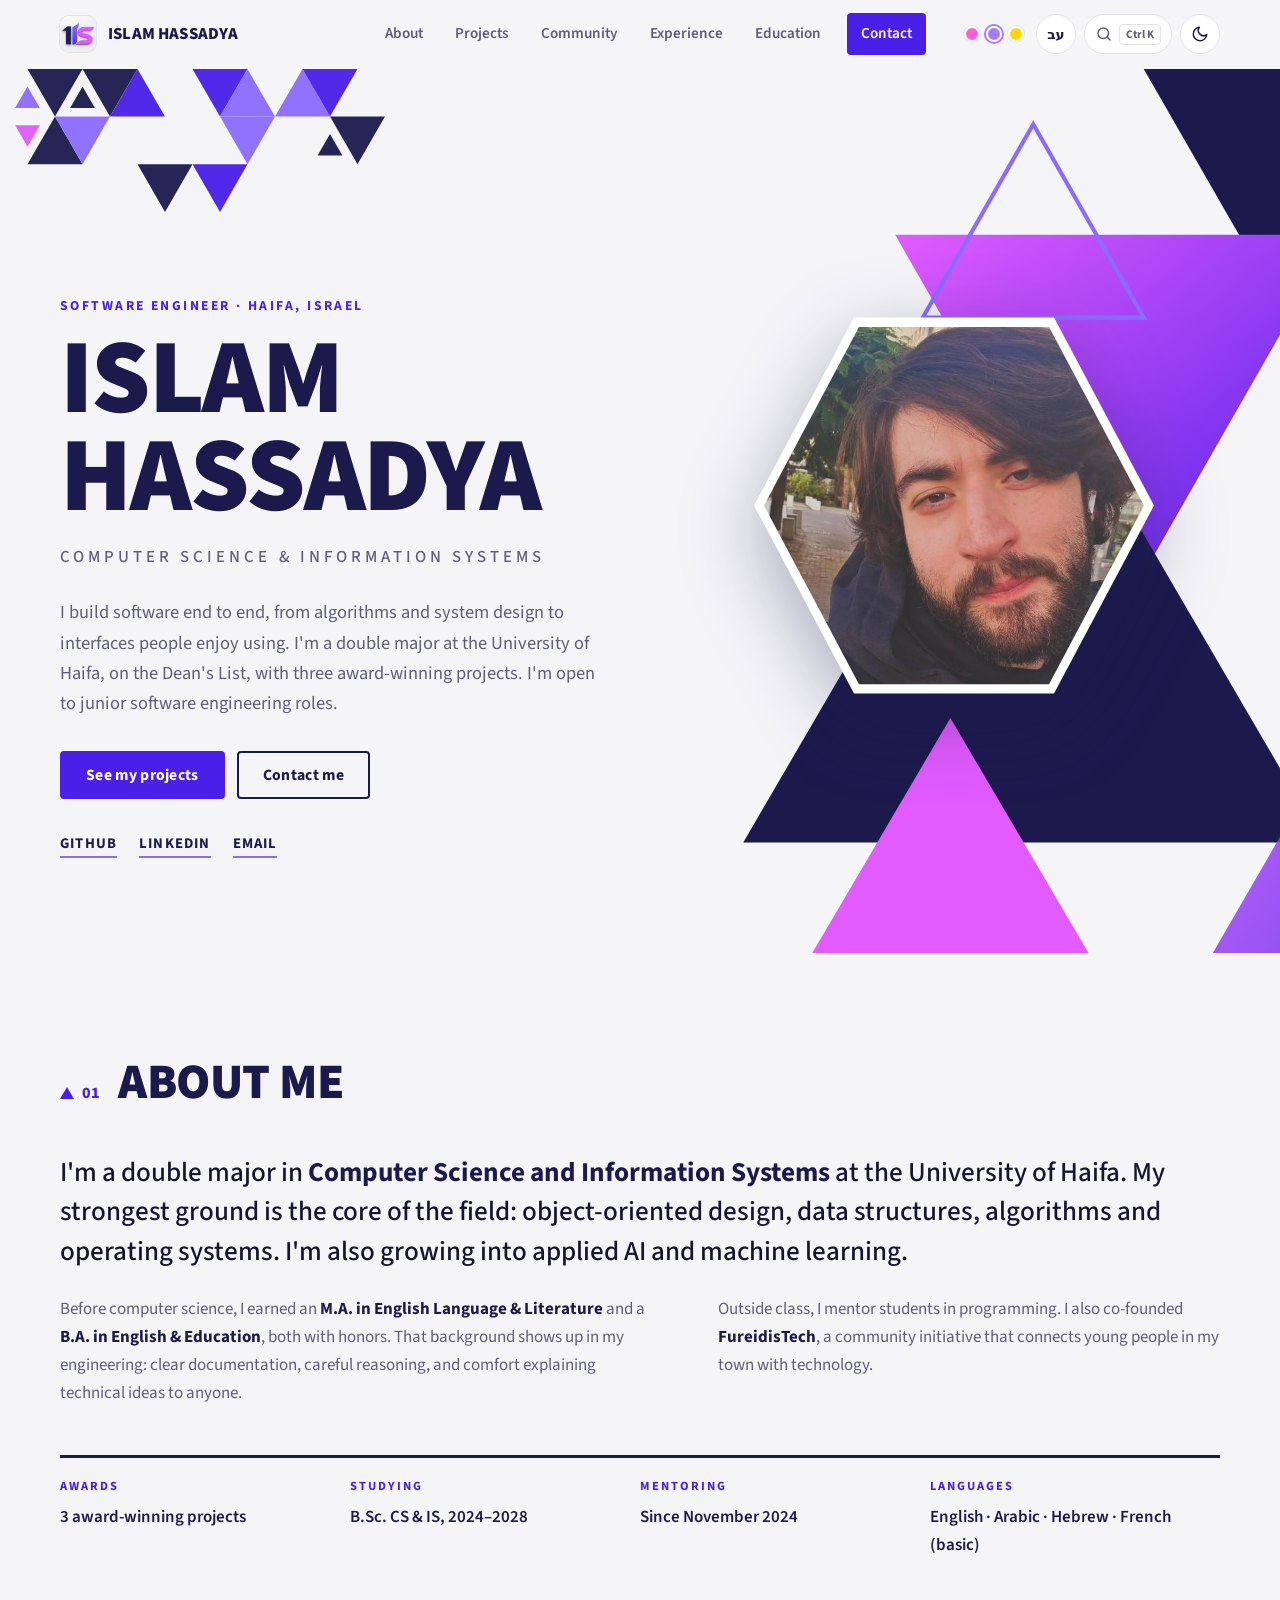
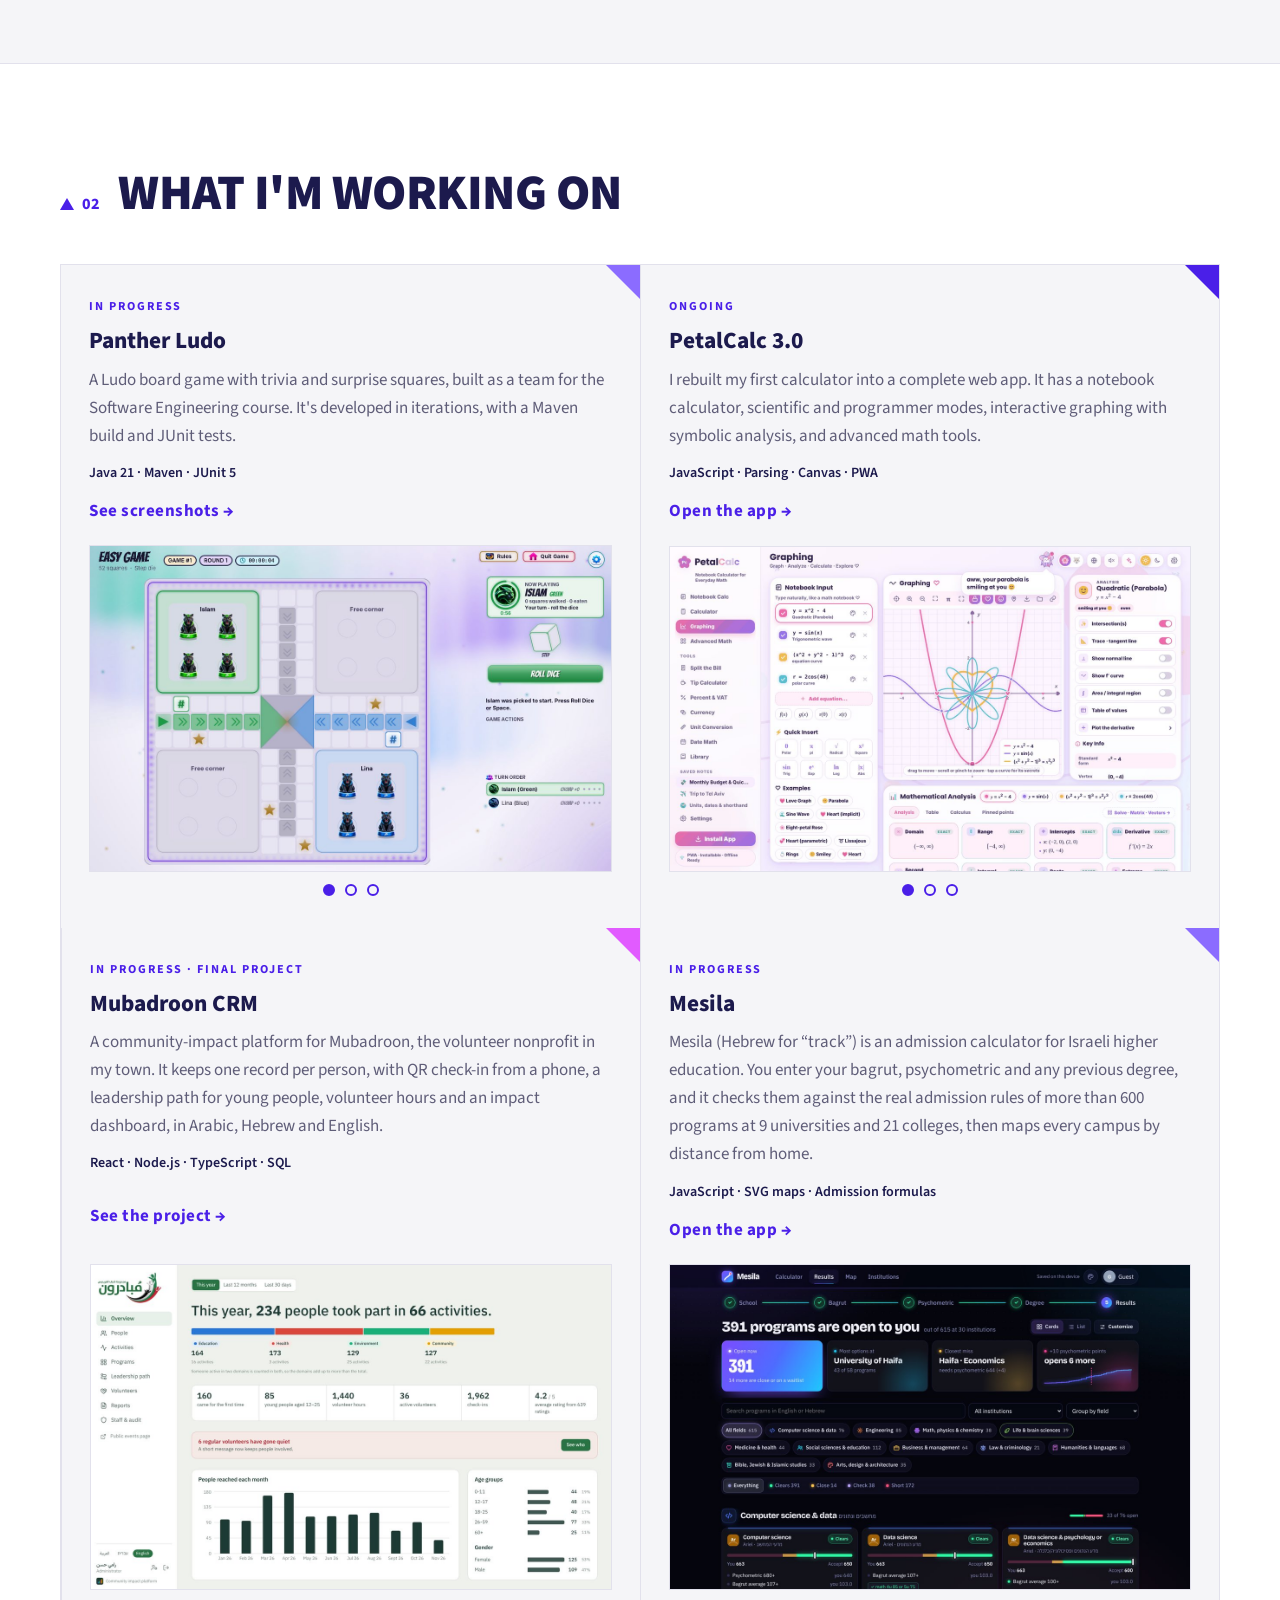
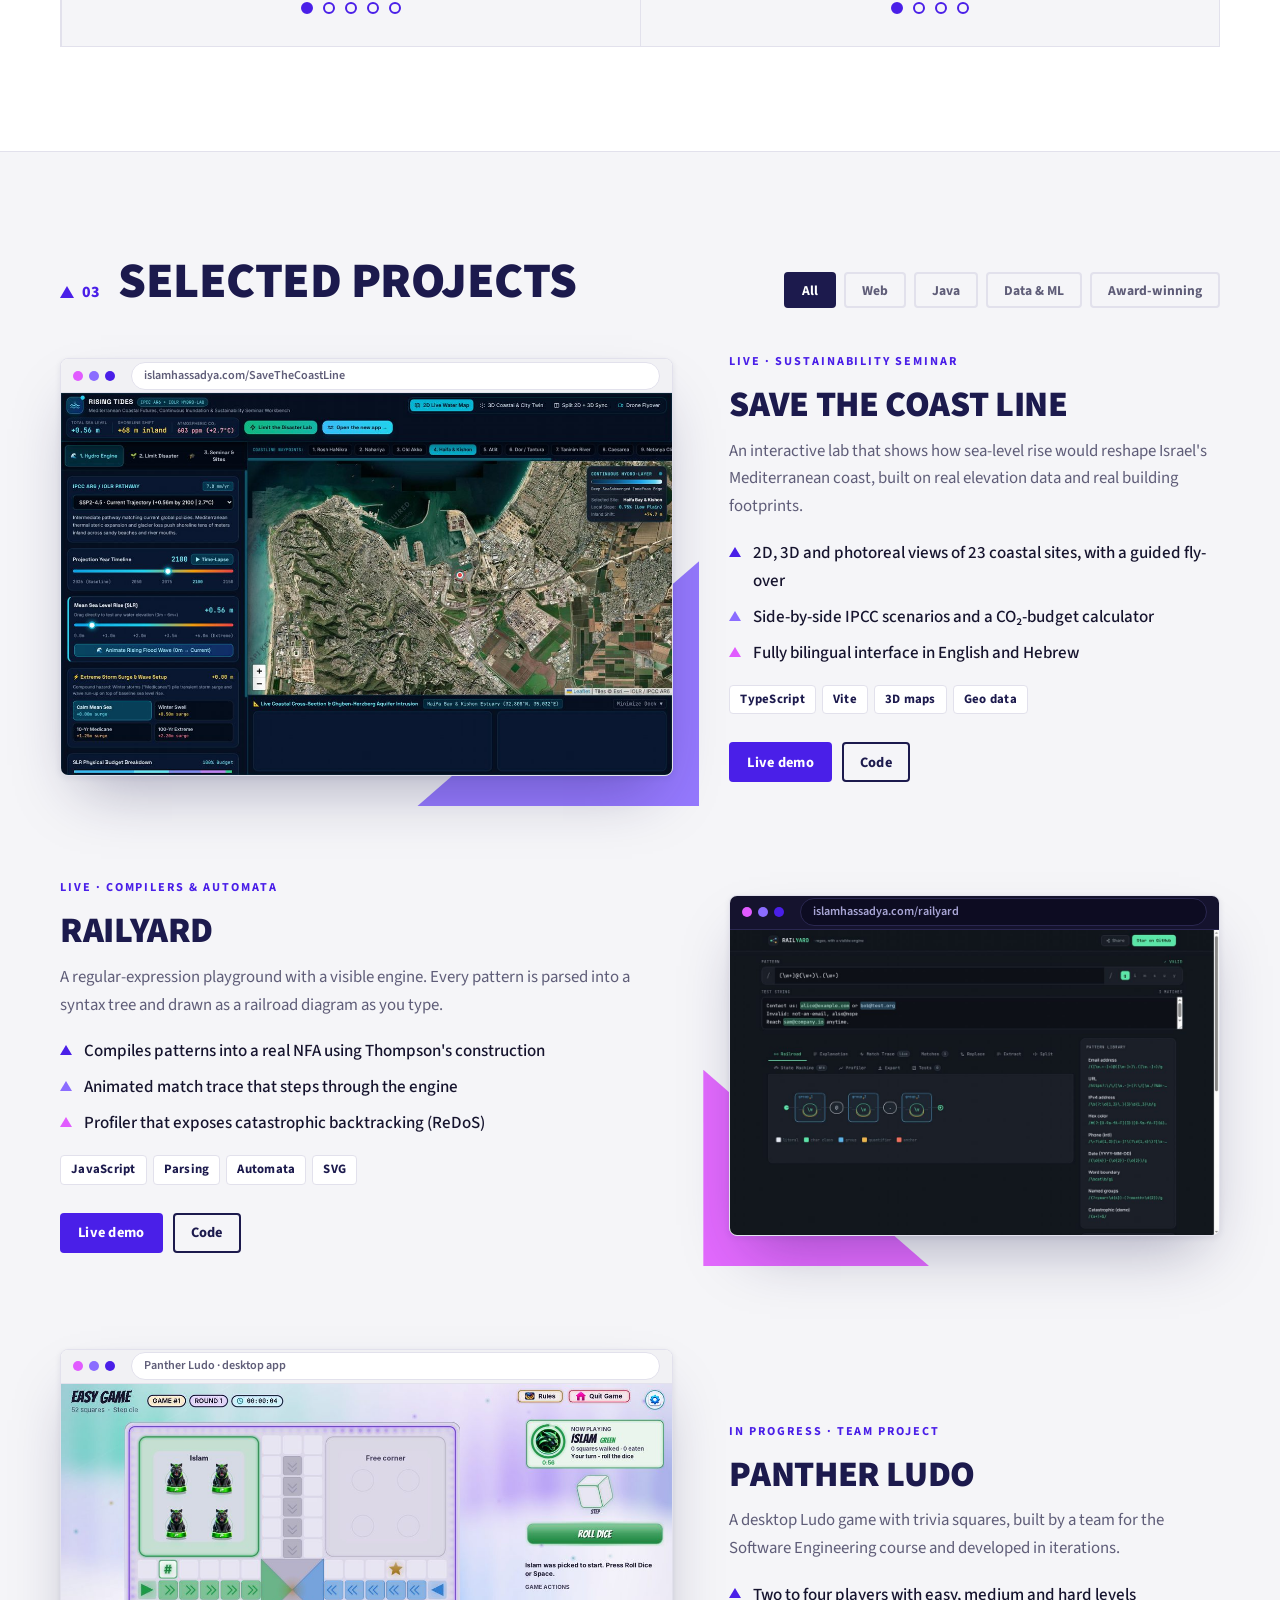
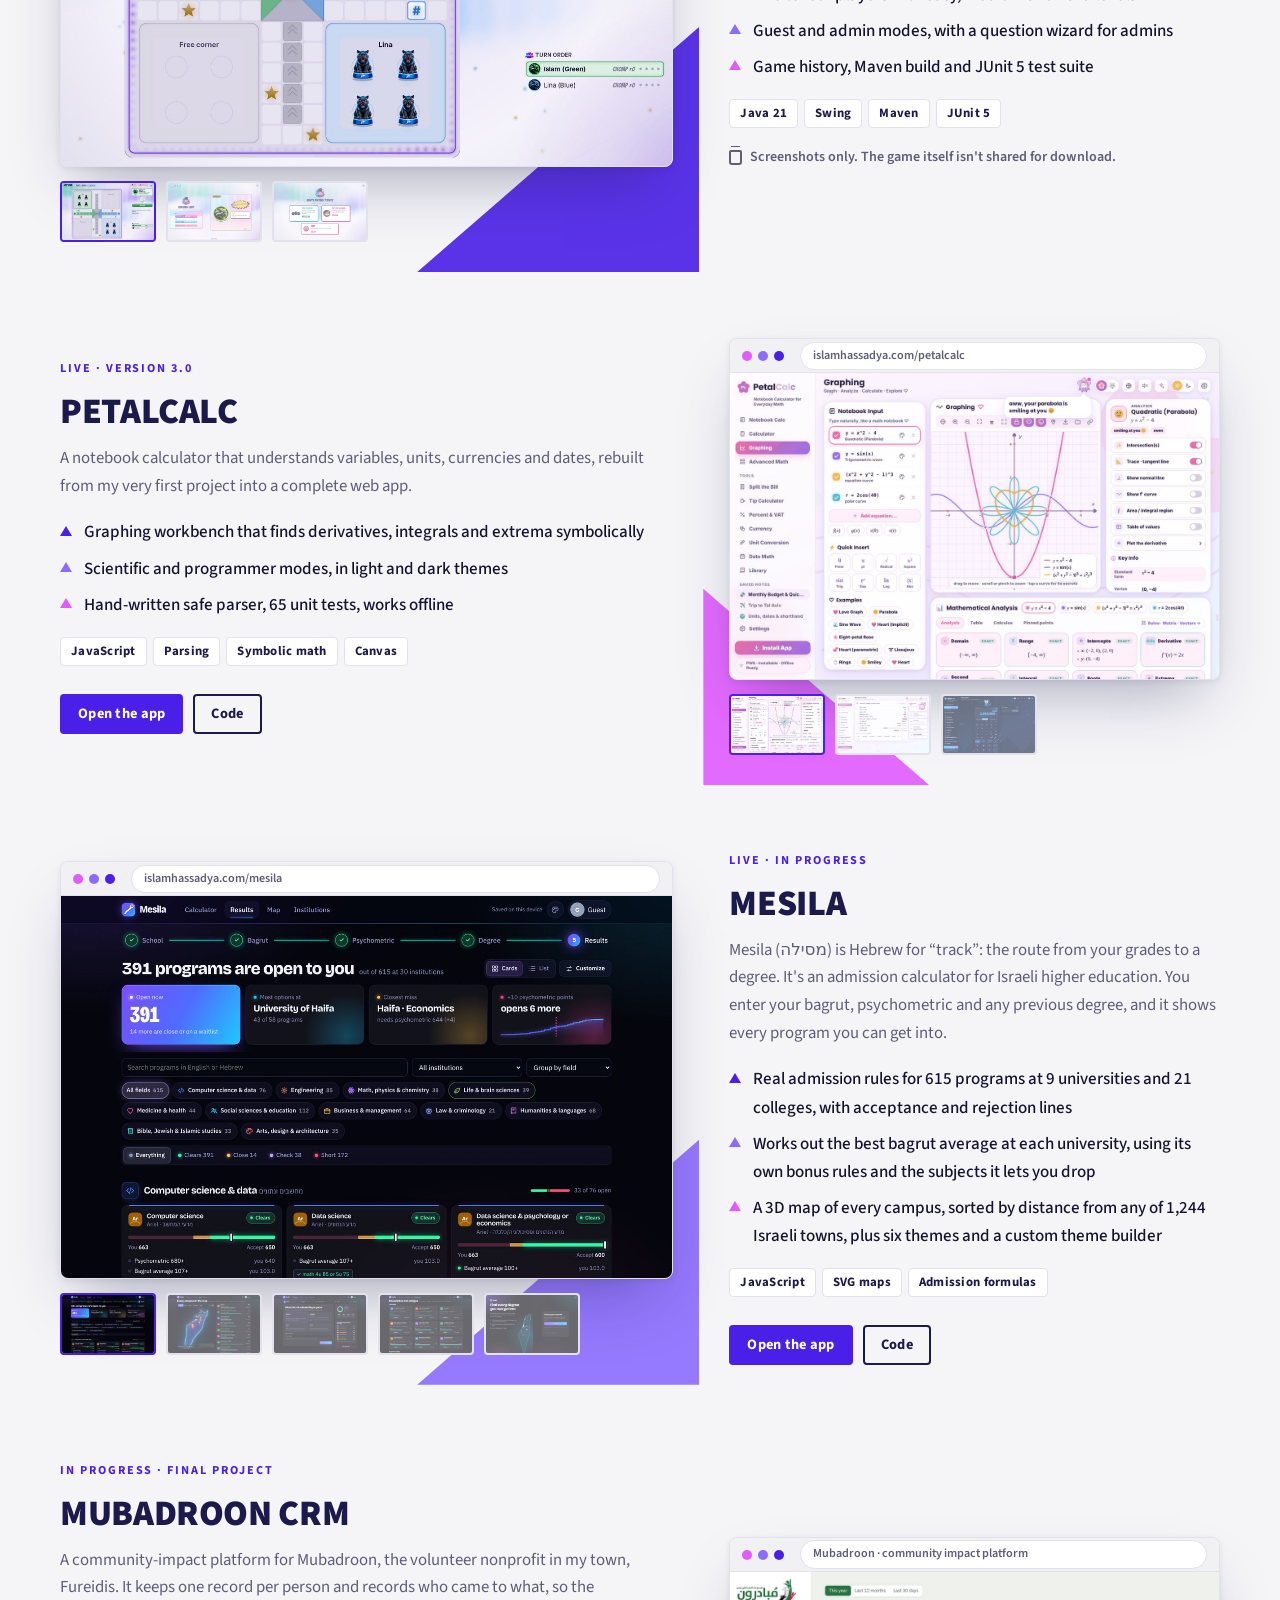
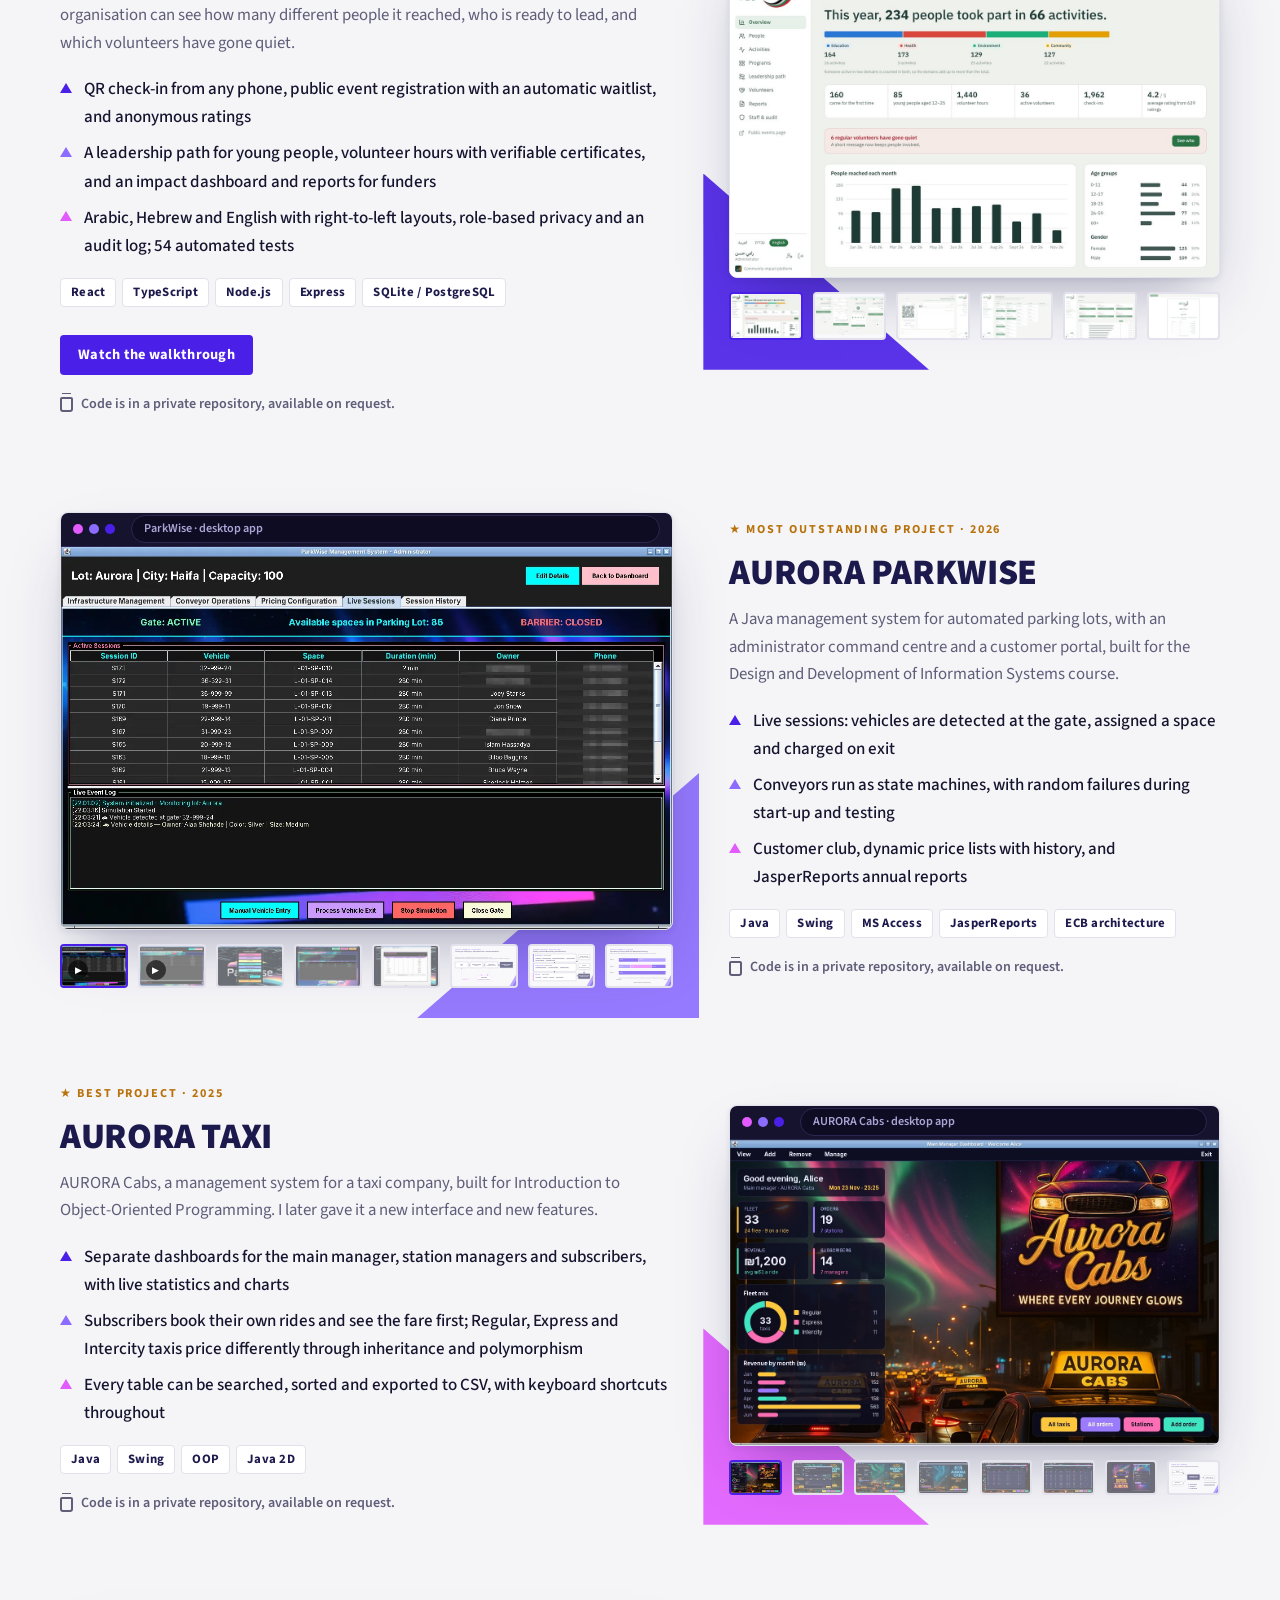
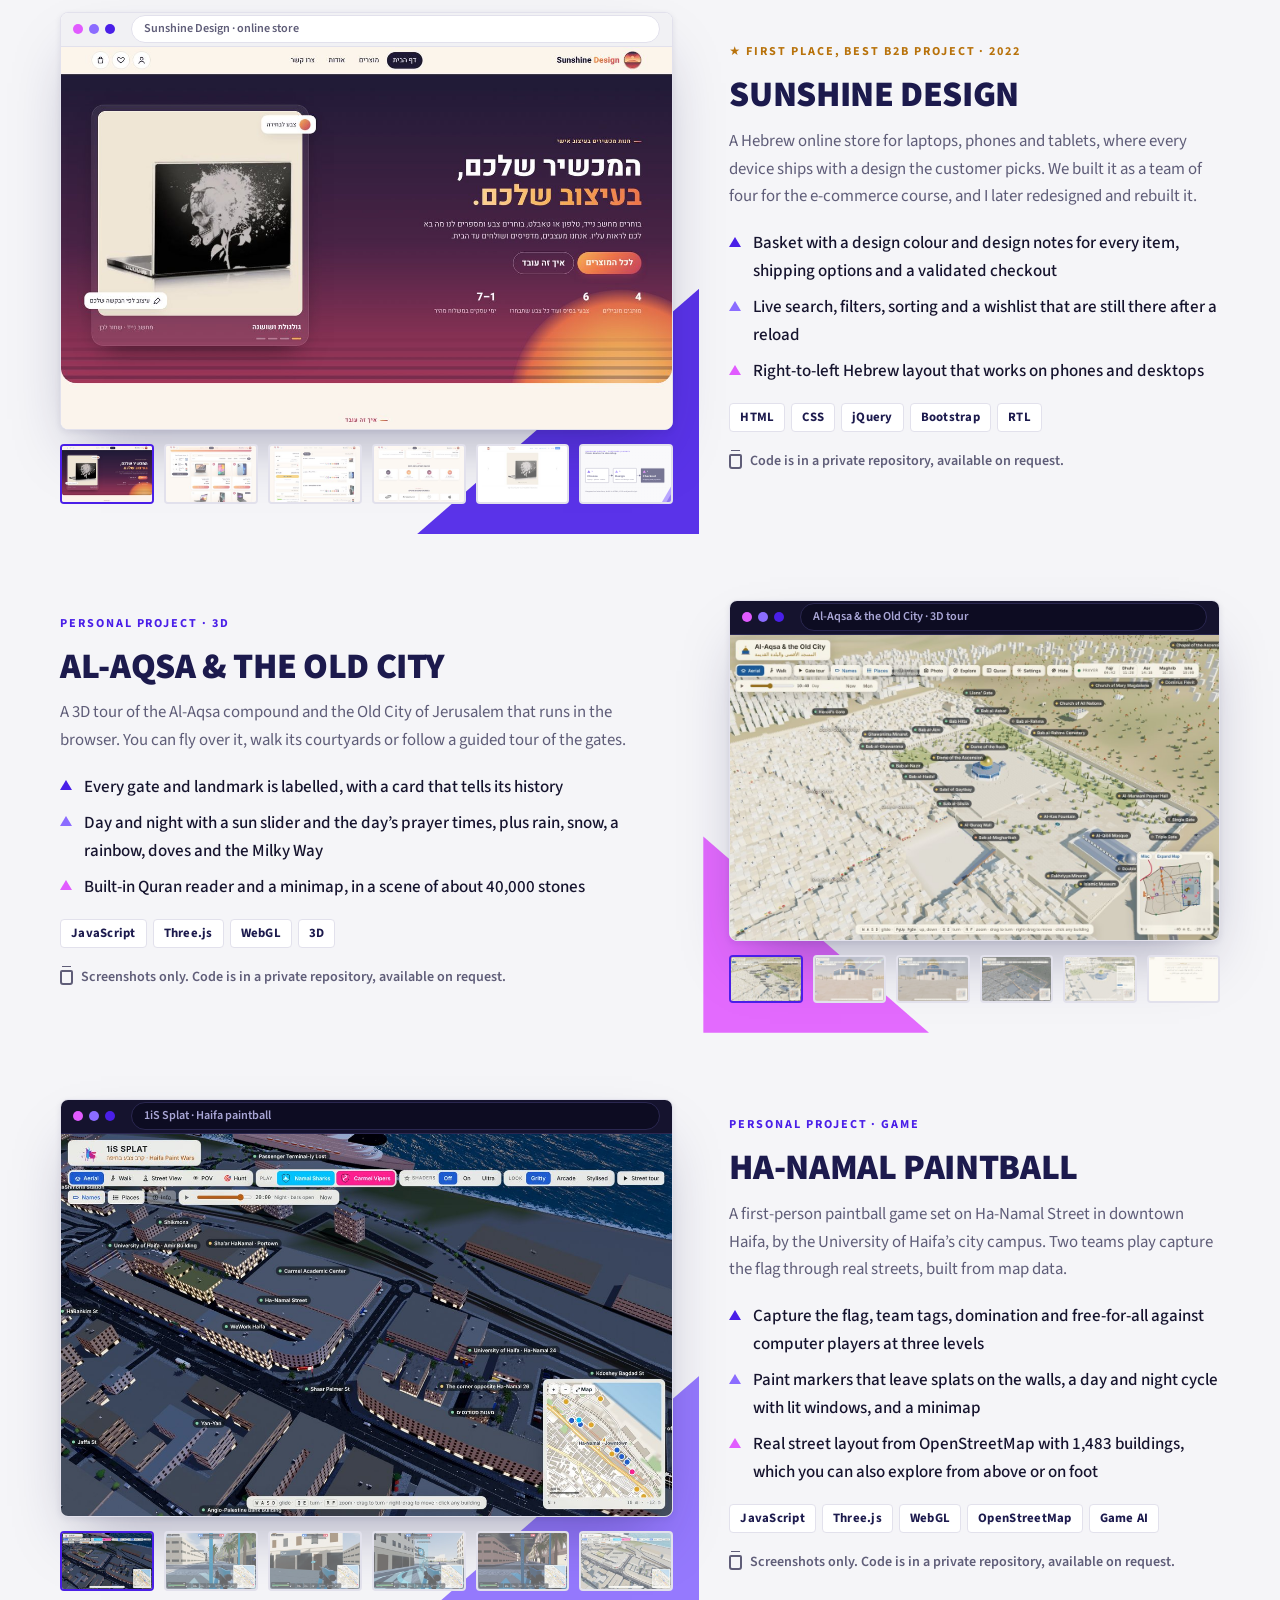
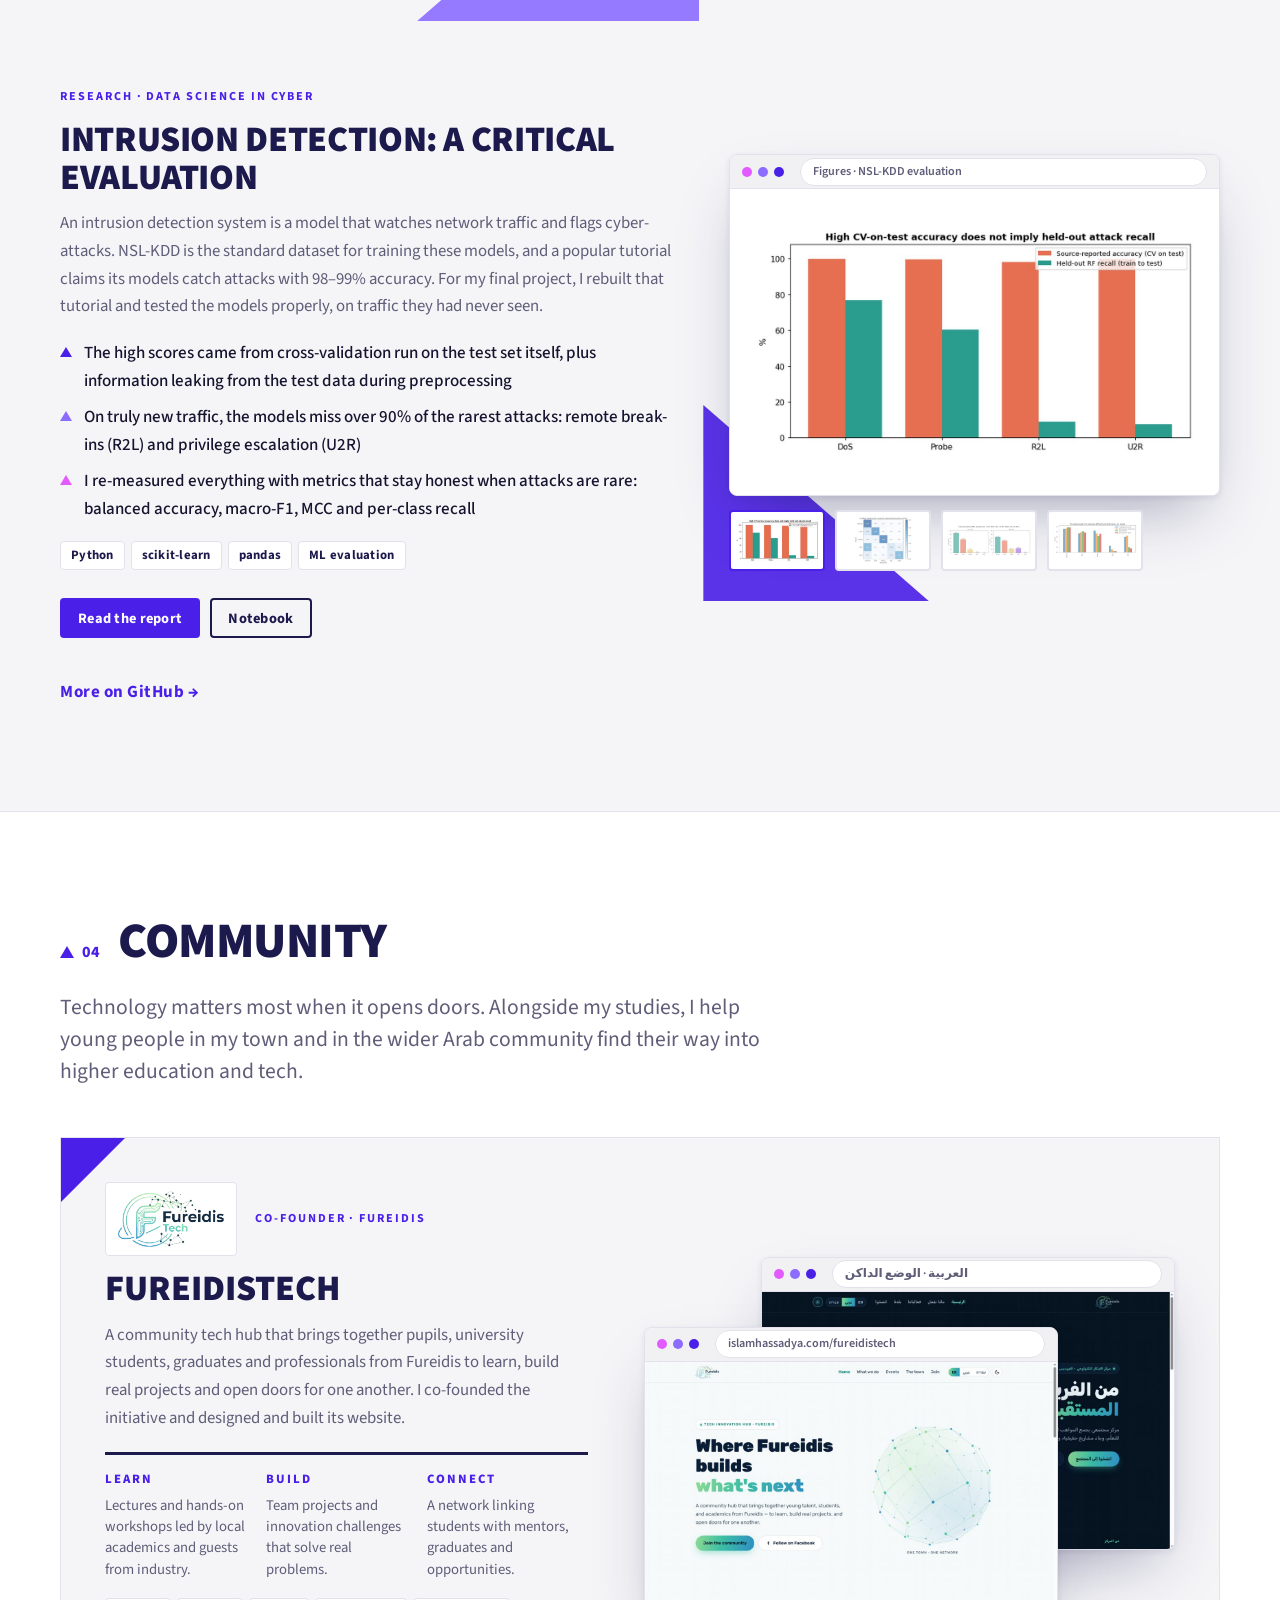
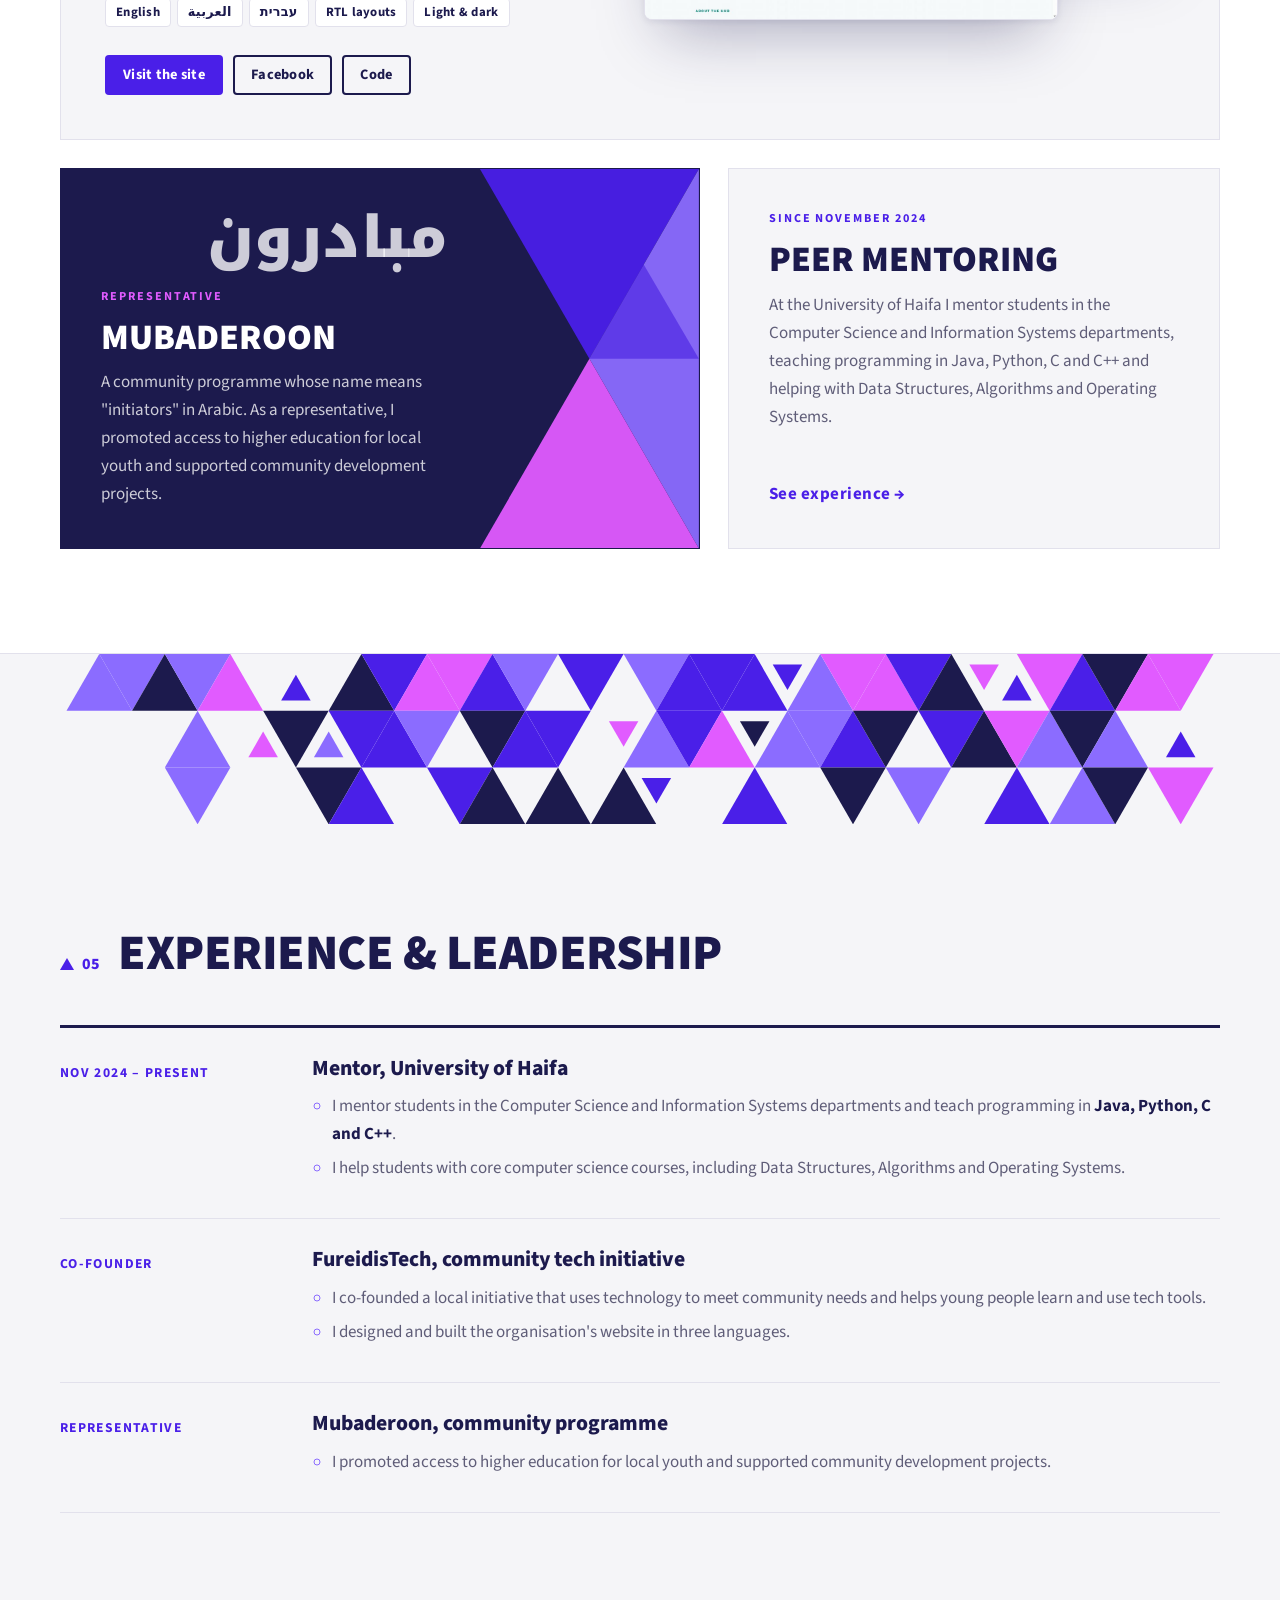
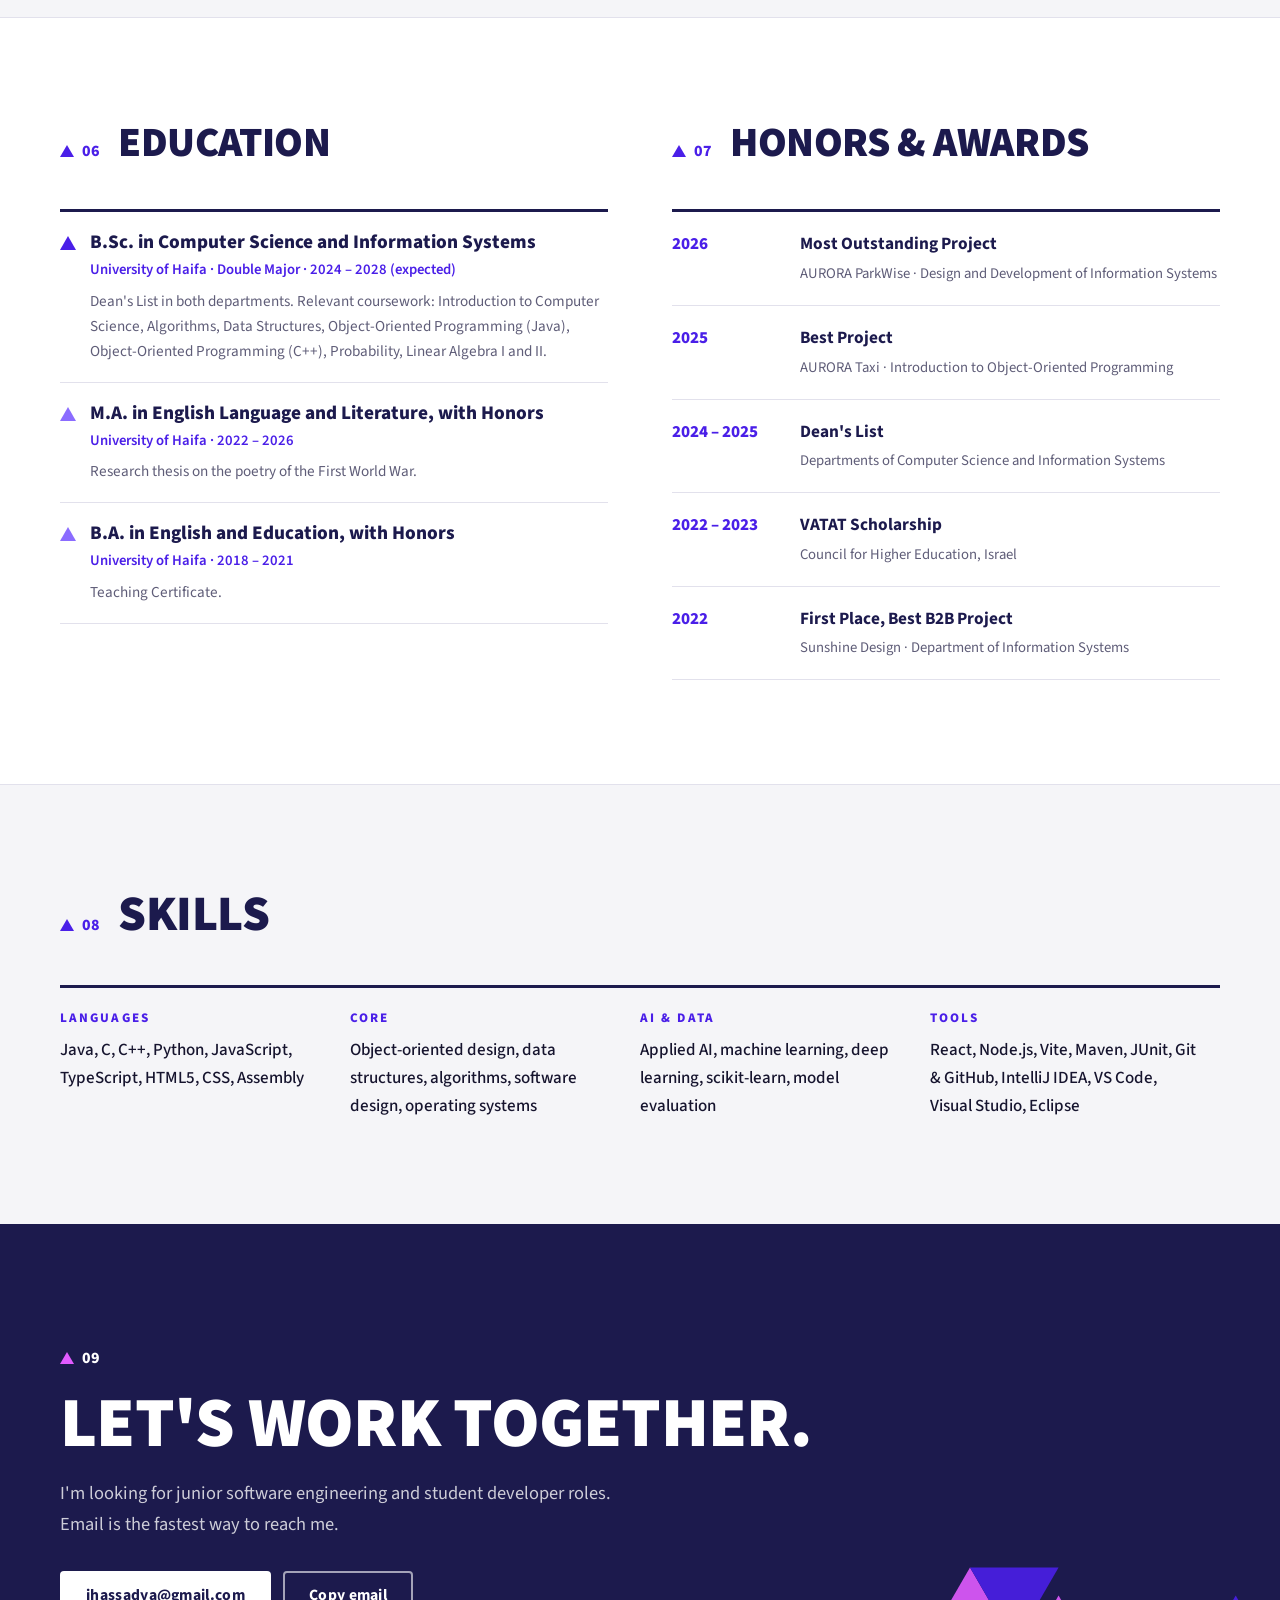
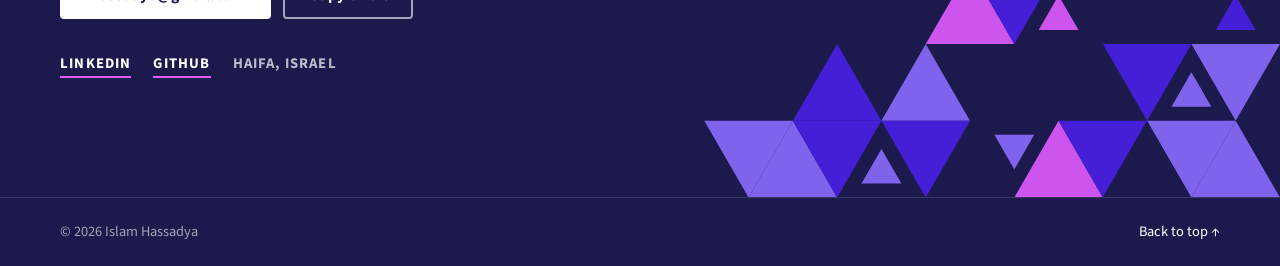
==== index.html @ 064246e6 "Mubadroon CRM: screenshot reel, project entry and walkthrough video Co-Authored-By: Claude Opus 5.5 " ====
<!DOCTYPE html>
<html lang="en">
<head>
  <meta charset="UTF-8" />
  <meta name="viewport" content="width=device-width, initial-scale=1" />
  <title>Islam Hassadya | Software Engineer</title>
  <meta name="description" content="Islam Hassadya, aspiring software engineer. Double major B.Sc. in Computer Science and Information Systems at the University of Haifa. Projects, experience and contact." />
  <meta name="author" content="Islam Hassadya" />
  <meta property="og:title" content="Islam Hassadya | Software Engineer" />
  <meta property="og:description" content="Projects, experience and contact. Double major B.Sc. in Computer Science & Information Systems, University of Haifa." />
  <meta property="og:url" content="https://islamhassadya.com/" />
  <meta property="og:type" content="website" />
  <meta property="og:image" content="https://islamhassadya.com/assets/islam.jpg" />
  <meta name="theme-color" content="#1c1a4d" />
  <script>try{var d=document.documentElement,t=localStorage.getItem("ih-mode"),a=localStorage.getItem("ih-accent");if(t)d.dataset.theme=t;if(a)d.dataset.accent=a}catch(e){}</script>
  <link rel="canonical" href="https://islamhassadya.com/" />
  <link rel="icon" type="image/png" sizes="64x64" href="assets/favicon.png?v=4" id="favicon" />
  <link rel="icon" type="image/png" sizes="32x32" href="assets/favicon-32.png?v=4" />
  <link rel="apple-touch-icon" href="assets/apple-touch-icon.png?v=4" />
  <link rel="preconnect" href="https://fonts.googleapis.com" />
  <link rel="preconnect" href="https://fonts.gstatic.com" crossorigin />
  <link href="https://fonts.googleapis.com/css2?family=Source+Sans+3:wght@400;500;600;700;800;900&display=swap" rel="stylesheet" />
  <link href="https://fonts.googleapis.com/css2?family=Noto+Kufi+Arabic:wght@800&text=%D9%85%D8%A8%D8%A7%D8%AF%D8%B1%D9%88%D9%86&display=swap" rel="stylesheet" />
  <link rel="alternate" hreflang="en" href="https://islamhassadya.com/" />
  <link rel="alternate" hreflang="he" href="https://islamhassadya.com/he/" />
  <link rel="alternate" hreflang="x-default" href="https://islamhassadya.com/" />
  <link rel="stylesheet" href="style.css?v=19" />
  <!-- your saved design (written by the ?edit designer) -->
  <style id="custom-theme"></style>
</head>
<body>
  <div class="progress" id="progress" aria-hidden="true"></div>
  <a class="skip" href="#main">Skip to content</a>

  <header class="nav" id="top">
    <div class="wrap nav-in">
      <a class="logo" href="#top" aria-label="Islam Hassadya, home">
        <img class="logo-mark violet" id="logoLight" src="assets/logo-1is.png?v=4" alt="" width="36" height="36" />
        <img class="logo-mark dark" id="logoDark" src="assets/logo-1is-pink.png?v=3" alt="" width="36" height="36" />
        <span class="logo-name">Islam Hassadya</span>
      </a>
      <nav aria-label="Main">
        <ul class="nav-links" id="navLinks">
          <li><a href="#about">About</a></li>
          <li><a href="#projects">Projects</a></li>
          <li><a href="#community">Community</a></li>
          <li><a href="#experience">Experience</a></li>
          <li><a href="#education">Education</a></li>
          <li><a href="#contact" class="nav-cta">Contact</a></li>
          <li class="menu-swatches" role="group" aria-label="Accent colour"><span>Accent</span>
            <button class="swatch" type="button" data-accent="pink" style="--c:#ff5fd2" aria-label="Pink accent"></button><button class="swatch" type="button" data-accent="purple" style="--c:#a77bff" aria-label="Purple accent"></button><button class="swatch" type="button" data-accent="yellow" style="--c:#ffd60a" aria-label="Bright yellow accent"></button></li>
        </ul>
      </nav>
      <div class="nav-tools">
        <div class="swatches" role="group" aria-label="Accent colour">
          <button class="swatch" type="button" data-accent="pink" style="--c:#ff5fd2" aria-label="Pink accent"></button><button class="swatch" type="button" data-accent="purple" style="--c:#a77bff" aria-label="Purple accent"></button><button class="swatch" type="button" data-accent="yellow" style="--c:#ffd60a" aria-label="Bright yellow accent"></button>
        </div>
        <a class="icon-btn lang-btn" id="langLink" href="/he/" hreflang="he" lang="he" title="עברית" aria-label="גרסה בעברית">עב</a>
        <button class="icon-btn cmd-btn" id="cmdBtn" type="button" aria-label="Quick jump (Ctrl+K)" title="Quick jump">
          <svg viewBox="0 0 24 24" aria-hidden="true"><circle cx="11" cy="11" r="7"/><path d="m20 20-3.5-3.5"/></svg><kbd>Ctrl K</kbd>
        </button>
        <button class="icon-btn theme-btn" id="themeBtn" type="button" aria-label="Switch to the dark theme" title="Switch theme (T)">
          <svg class="moon" viewBox="0 0 24 24" aria-hidden="true"><path d="M21 12.8A9 9 0 1 1 11.2 3a7 7 0 0 0 9.8 9.8z"/></svg>
          <svg class="sun" viewBox="0 0 24 24" aria-hidden="true"><circle cx="12" cy="12" r="4.2"/><path d="M12 2v2.2M12 19.8V22M4.9 4.9l1.6 1.6M17.5 17.5l1.6 1.6M2 12h2.2M19.8 12H22M4.9 19.1l1.6-1.6M17.5 6.5l1.6-1.6"/></svg>
        </button>
      </div>
      <button class="menu-btn" id="menuBtn" aria-label="Open menu" aria-expanded="false" aria-controls="navLinks">
        <svg viewBox="0 0 24 24" aria-hidden="true"><path d="M4 7h16M4 12h16M4 17h16"/></svg>
      </button>
    </div>
  </header>

  <main id="main">
    <!-- ── hero ── -->
    <section class="hero">
      <!--GEO:corner--><svg class="geo geo-corner" viewBox="0 0 560 242" aria-hidden="true" focusable="false"><polygon class="g3" points="19.2,49.5 35.0,22.2 50.8,49.5"/><polygon class="g1" points="35.0,0.0 105.0,0.0 70.0,60.6"/><polygon class="g1" points="89.2,49.5 105.0,22.2 120.8,49.5"/><polygon class="g1" points="105.0,0.0 175.0,0.0 140.0,60.6"/><polygon class="g2" points="140.0,60.6 175.0,0.0 210.0,60.6"/><polygon class="g2" points="245.0,0.0 315.0,0.0 280.0,60.6"/><polygon class="g3" points="280.0,60.6 315.0,0.0 350.0,60.6"/><polygon class="g3" points="350.0,60.6 385.0,0.0 420.0,60.6"/><polygon class="g2" points="385.0,0.0 455.0,0.0 420.0,60.6"/><polygon class="g4" points="19.2,71.7 50.8,71.7 35.0,99.0"/><polygon class="g1" points="35.0,121.2 70.0,60.6 105.0,121.2"/><polygon class="g3" points="70.0,60.6 140.0,60.6 105.0,121.2"/><polygon class="g3" points="280.0,60.6 350.0,60.6 315.0,121.2"/><polygon class="g1" points="404.2,110.1 420.0,82.8 435.8,110.1"/><polygon class="g1" points="420.0,60.6 490.0,60.6 455.0,121.2"/><polygon class="g1" points="175.0,121.2 245.0,121.2 210.0,181.9"/><polygon class="g2" points="245.0,121.2 315.0,121.2 280.0,181.9"/></svg><!--/GEO-->
      <div class="wrap hero-in">
        <div class="hero-text">
          <p class="overline" data-edit>Software Engineer · Haifa, Israel</p>
          <h1 data-edit>Islam<br>Hassadya</h1>
          <p class="spaced" data-edit>Computer Science &amp; Information Systems</p>
          <p class="lead" data-edit>I build software end to end, from algorithms and system design to interfaces people enjoy using. I'm a double major at the University of Haifa, on the Dean's List, with three award-winning projects. I'm open to junior software engineering roles.</p>
          <div class="cta">
            <a class="btn primary" href="#projects">See my projects</a>
            <a class="btn ghost" href="#contact">Contact me</a>
          </div>
          <ul class="social">
            <li><a href="https://github.com/IslamHassadya11" target="_blank" rel="noopener">GitHub</a></li>
            <li><a href="https://www.linkedin.com/in/islamhassadya/" target="_blank" rel="noopener">LinkedIn</a></li>
            <li><a href="mailto:ihassadya@gmail.com">Email</a></li>
          </ul>
        </div>
        <div class="hero-art">
          <svg class="shards" viewBox="0 0 600 640" preserveAspectRatio="xMinYMid slice" aria-hidden="true" focusable="false">
            <defs>
              <linearGradient id="shardGrad" x1="0" y1="0" x2="1" y2="1"><stop offset="0" class="s-a"/><stop offset="1" class="s-b"/></linearGradient>
            </defs>
            <polygon class="g1" points="330,0 600,0 600,470"/>
            <polygon fill="url(#shardGrad)" points="150,120 470,120 310,400"/>
            <polygon class="g1" points="40,560 250,200 460,560"/>
            <polygon fill="url(#shardGrad)" opacity=".85" points="380,640 600,260 600,640"/>
            <polygon class="g3" points="470,120 600,120 535,232"/>
            <polygon class="g4" points="90,640 190,470 290,640"/>
            <polygon class="line" points="250,40 330,180 170,180"/>
          </svg>
          <figure class="portrait shape-hex">
            <img src="assets/islam.jpg" alt="Portrait of Islam Hassadya" width="640" height="640" id="portrait" />
          </figure>
        </div>
      </div>
    </section>

    <!-- ── about ── -->
    <section class="section" id="about">
      <div class="wrap about">
        <div class="sec-head">
          <span class="num">01</span>
          <h2 data-edit>About me</h2>
        </div>
        <div class="about-body">
          <p class="big" data-edit>I'm a double major in <strong>Computer Science and Information Systems</strong> at the University of Haifa. My strongest ground is the core of the field: object-oriented design, data structures, algorithms and operating systems. I'm also growing into applied AI and machine learning.</p>
          <p data-edit>Before computer science, I earned an <strong>M.A. in English Language &amp; Literature</strong> and a <strong>B.A. in English &amp; Education</strong>, both with honors. That background shows up in my engineering: clear documentation, careful reasoning, and comfort explaining technical ideas to anyone.</p>
          <p data-edit>Outside class, I mentor students in programming. I also co-founded <strong>FureidisTech</strong>, a community initiative that connects young people in my town with technology.</p>
          <dl class="facts">
            <div><dt>Awards</dt><dd data-edit>3 award-winning projects</dd></div>
            <div><dt>Studying</dt><dd data-edit>B.Sc. CS &amp; IS, 2024–2028</dd></div>
            <div><dt>Mentoring</dt><dd data-edit>Since November 2024</dd></div>
            <div><dt>Languages</dt><dd data-edit>English · Arabic · Hebrew · French (basic)</dd></div>
          </dl>
        </div>
      </div>
    </section>

    <!-- ── now ── -->
    <section class="section tint" id="now">
      <div class="wrap">
        <div class="sec-head">
          <span class="num">02</span>
          <h2 data-edit>What I'm working on</h2>
        </div>
        <div class="now-grid">
          <article class="now-card">
            <p class="label" data-edit>In progress</p>
            <h3 data-edit>Panther Ludo</h3>
            <p data-edit>A Ludo board game with trivia and surprise squares, built as a team for the Software Engineering course. It's developed in iterations, with a Maven build and JUnit tests.</p>
            <p class="stack" data-edit>Java 21 · Maven · JUnit 5</p>
            <a class="arrow" href="#ludo">See screenshots</a>
            <div class="reel" data-reel>
              <button class="reel-view" type="button" aria-label="Enlarge screenshot"><img src="assets/shots/ludo-board.jpg" alt="Game board" width="1200" height="750" class="on"><img src="assets/shots/ludo-home.jpg" alt="Main menu" width="1200" height="750" loading="lazy"><img src="assets/shots/ludo-login.jpg" alt="Sign-in screen" width="1200" height="750" loading="lazy"></button>
              <div class="reel-dots"></div>
            </div>
          </article>
          <article class="now-card">
            <p class="label" data-edit>Ongoing</p>
            <h3 data-edit>PetalCalc 3.0</h3>
            <p data-edit>I rebuilt my first calculator into a complete web app. It has a notebook calculator, scientific and programmer modes, interactive graphing with symbolic analysis, and advanced math tools.</p>
            <p class="stack" data-edit>JavaScript · Parsing · Canvas · PWA</p>
            <a class="arrow" href="/petalcalc/">Open the app</a>
            <div class="reel" data-reel>
              <button class="reel-view" type="button" aria-label="Enlarge screenshot"><img src="assets/shots/petal-graph.jpg" alt="Graphing" width="1200" height="750" class="on"><img src="assets/shots/petal-notebook.jpg" alt="Notebook" width="1200" height="750" loading="lazy"><img src="assets/shots/petal-sci.jpg" alt="Scientific mode, dark theme" width="1200" height="750" loading="lazy"></button>
              <div class="reel-dots"></div>
            </div>
          </article>
          <article class="now-card">
            <p class="label" data-edit>In progress · Final project</p>
            <h3 data-edit>Mubadroon CRM</h3>
            <p data-edit>A community-impact platform for Mubadroon, the volunteer nonprofit in my town. It keeps one record per person, with QR check-in from a phone, a leadership path for young people, volunteer hours and an impact dashboard, in Arabic, Hebrew and English.</p>
            <p class="stack" data-edit>React · Node.js · TypeScript · SQL</p>
                      <a class="arrow" href="#mubadroon">See the project</a>
            <div class="reel" data-reel>
              <button class="reel-view" type="button" aria-label="Enlarge screenshot"><img src="assets/shots/crm-dashboard.jpg" alt="Mubadroon CRM overview: 234 people reached in 66 activities this year, by domain, month and age" width="1200" height="750" class="on"><img src="assets/shots/crm-checkin.jpg" alt="QR check-in on a phone: enter a phone number, register at the door, then rate the activity" width="1200" height="750" loading="lazy"><img src="assets/shots/crm-activity.jpg" alt="An activity page in Arabic with its check-in QR code and attendance list" width="1200" height="750" loading="lazy"><img src="assets/shots/crm-pipeline.jpg" alt="Youth leadership path from participant to initiative leader, with suggested next steps" width="1200" height="750" loading="lazy"><img src="assets/shots/crm-volunteers.jpg" alt="Volunteer care: regular volunteers who have gone quiet, with a one-tap WhatsApp message" width="1200" height="750" loading="lazy"></button>
              <div class="reel-dots"></div>
            </div>
          </article>
          <article class="now-card">
            <p class="label" data-edit>In progress</p>
            <h3 data-edit>Mesila</h3>
            <p data-edit>Mesila (Hebrew for “track”) is an admission calculator for Israeli higher education. You enter your bagrut, psychometric and any previous degree, and it checks them against the real admission rules of more than 600 programs at 9 universities and 21 colleges, then maps every campus by distance from home.</p>
            <p class="stack" data-edit>JavaScript · SVG maps · Admission formulas</p>
            <a class="arrow" href="/mesila/">Open the app</a>
            <div class="reel" data-reel>
              <button class="reel-view" type="button" aria-label="Enlarge screenshot"><img src="assets/shots/mesila-results.jpg" alt="Mesila results: 391 of 615 programs open, grouped by field, with a gauge from rejection to acceptance on every card" width="1200" height="750" class="on"><img src="assets/shots/mesila-map.jpg" alt="3D map of Israel: every campus is a glowing column as tall as the programs open to you there" width="1200" height="750" loading="lazy"><img src="assets/shots/mesila-school.jpg" alt="The first step: school track, with a live count of open programs and the bagrut average at each university" width="1200" height="750" loading="lazy"><img src="assets/shots/mesila-places.jpg" alt="All universities and colleges, with how many of their programs are open to you" width="1200" height="750" loading="lazy"></button>
              <div class="reel-dots"></div>
            </div>
          </article>
        </div>
      </div>
    </section>

    <!-- ── projects ── -->
    <section class="section" id="projects">
      <div class="wrap">
        <div class="sec-head row">
          <div><span class="num">03</span><h2 data-edit>Selected projects</h2></div>
          <div class="filters" role="group" aria-label="Filter projects">
            <button class="chip on" data-f="all">All</button>
            <button class="chip" data-f="web">Web</button>
            <button class="chip" data-f="java">Java</button>
            <button class="chip" data-f="data">Data &amp; ML</button>
            <button class="chip" data-f="award">Award-winning</button>
          </div>
        </div>

        <div class="cases" id="projectGrid">

          <article class="project case" data-cat="web data">
            <div class="case-media">
              <div class="frame-win">
                <div class="win-bar"><i></i><i></i><i></i><span>islamhassadya.com/SaveTheCoastLine</span></div>
                <button class="shot" type="button" aria-label="Enlarge screenshot"><img src="assets/shots/coast.jpg" alt="Save The Coast Line: a map of Haifa Bay showing projected sea-level rise" width="1200" height="750" loading="lazy"></button>
              </div>
            </div>
            <div class="case-body">
              <p class="label" data-edit>Live · Sustainability seminar</p>
              <h3 data-edit>Save The Coast Line</h3>
              <p data-edit>An interactive lab that shows how sea-level rise would reshape Israel's Mediterranean coast, built on real elevation data and real building footprints.</p>
              <ul class="hl">
                <li data-edit>2D, 3D and photoreal views of 23 coastal sites, with a guided fly-over</li>
                <li data-edit>Side-by-side IPCC scenarios and a CO₂-budget calculator</li>
                <li data-edit>Fully bilingual interface in English and Hebrew</li>
              </ul>
              <ul class="tags"><li>TypeScript</li><li>Vite</li><li>3D maps</li><li>Geo data</li></ul>
              <div class="p-links"><a class="btn primary sm" href="/SaveTheCoastLine/">Live demo</a><a class="btn ghost sm" href="https://github.com/IslamHassadya11/SaveTheCoastLine" target="_blank" rel="noopener">Code</a></div>
            </div>
          </article>

          <article class="project case" data-cat="web">
            <div class="case-media">
              <div class="frame-win dark">
                <div class="win-bar"><i></i><i></i><i></i><span>islamhassadya.com/railyard</span></div>
                <button class="shot" type="button" aria-label="Enlarge screenshot"><img src="assets/shots/railyard.jpg" alt="RAILYARD: a regular expression drawn as a railroad diagram, with matches highlighted" width="1200" height="750" loading="lazy"></button>
              </div>
            </div>
            <div class="case-body">
              <p class="label" data-edit>Live · Compilers &amp; automata</p>
              <h3 data-edit>RAILYARD</h3>
              <p data-edit>A regular-expression playground with a visible engine. Every pattern is parsed into a syntax tree and drawn as a railroad diagram as you type.</p>
              <ul class="hl">
                <li data-edit>Compiles patterns into a real NFA using Thompson's construction</li>
                <li data-edit>Animated match trace that steps through the engine</li>
                <li data-edit>Profiler that exposes catastrophic backtracking (ReDoS)</li>
              </ul>
              <ul class="tags"><li>JavaScript</li><li>Parsing</li><li>Automata</li><li>SVG</li></ul>
              <div class="p-links"><a class="btn primary sm" href="/railyard/">Live demo</a><a class="btn ghost sm" href="https://github.com/IslamHassadya11/railyard" target="_blank" rel="noopener">Code</a></div>
            </div>
          </article>

          <article class="project case" id="ludo" data-cat="java">
            <div class="case-media">
              <div class="frame-win">
                <div class="win-bar"><i></i><i></i><i></i><span>Panther Ludo · desktop app</span></div>
                <button class="shot" type="button" aria-label="Enlarge screenshot"><img src="assets/shots/ludo-board.jpg" alt="Panther Ludo: the game board with two players' panther pieces" width="1200" height="750" loading="lazy"></button>
              </div>
              <div class="thumbs" aria-label="More screenshots">
                <button type="button" class="on" data-src="assets/shots/ludo-board.jpg"><img src="assets/shots/ludo-board-t.jpg" alt="Game board" width="320" height="200" loading="lazy"></button>
                <button type="button" data-src="assets/shots/ludo-home.jpg"><img src="assets/shots/ludo-home-t.jpg" alt="Main menu" width="320" height="200" loading="lazy"></button>
                <button type="button" data-src="assets/shots/ludo-login.jpg"><img src="assets/shots/ludo-login-t.jpg" alt="Sign-in screen" width="320" height="200" loading="lazy"></button>
              </div>
            </div>
            <div class="case-body">
              <p class="label" data-edit>In progress · Team project</p>
              <h3 data-edit>Panther Ludo</h3>
              <p data-edit>A desktop Ludo game with trivia squares, built by a team for the Software Engineering course and developed in iterations.</p>
              <ul class="hl">
                <li data-edit>Two to four players with easy, medium and hard levels</li>
                <li data-edit>Guest and admin modes, with a question wizard for admins</li>
                <li data-edit>Game history, Maven build and JUnit 5 test suite</li>
              </ul>
              <ul class="tags"><li>Java 21</li><li>Swing</li><li>Maven</li><li>JUnit 5</li></ul>
              <p class="private-note" data-edit>Screenshots only. The game itself isn't shared for download.</p>
            </div>
          </article>

          <article class="project case" data-cat="web">
            <div class="case-media">
              <div class="frame-win">
                <div class="win-bar"><i></i><i></i><i></i><span>islamhassadya.com/petalcalc</span></div>
                <button class="shot" type="button" aria-label="Enlarge screenshot"><img src="assets/shots/petal-graph.jpg" alt="PetalCalc: the graphing workbench plotting functions" width="1200" height="750" loading="lazy"></button>
              </div>
              <div class="thumbs" aria-label="More screenshots">
                <button type="button" class="on" data-src="assets/shots/petal-graph.jpg"><img src="assets/shots/petal-graph-t.jpg" alt="Graphing" width="320" height="200" loading="lazy"></button>
                <button type="button" data-src="assets/shots/petal-notebook.jpg"><img src="assets/shots/petal-notebook-t.jpg" alt="Notebook" width="320" height="200" loading="lazy"></button>
                <button type="button" data-src="assets/shots/petal-sci.jpg"><img src="assets/shots/petal-sci-t.jpg" alt="Scientific mode, dark theme" width="320" height="200" loading="lazy"></button>
              </div>
            </div>
            <div class="case-body">
              <p class="label" data-edit>Live · Version 3.0</p>
              <h3 data-edit>PetalCalc</h3>
              <p data-edit>A notebook calculator that understands variables, units, currencies and dates, rebuilt from my very first project into a complete web app.</p>
              <ul class="hl">
                <li data-edit>Graphing workbench that finds derivatives, integrals and extrema symbolically</li>
                <li data-edit>Scientific and programmer modes, in light and dark themes</li>
                <li data-edit>Hand-written safe parser, 65 unit tests, works offline</li>
              </ul>
              <ul class="tags"><li>JavaScript</li><li>Parsing</li><li>Symbolic math</li><li>Canvas</li></ul>
              <div class="p-links"><a class="btn primary sm" href="/petalcalc/">Open the app</a><a class="btn ghost sm" href="https://github.com/IslamHassadya11/petal-calc" target="_blank" rel="noopener">Code</a></div>
            </div>
          </article>

          <article class="project case" data-cat="web data">
            <div class="case-media">
              <div class="frame-win">
                <div class="win-bar"><i></i><i></i><i></i><span>islamhassadya.com/mesila</span></div>
                <button class="shot" type="button" aria-label="Enlarge screenshot"><img src="assets/shots/mesila-results.jpg" alt="Mesila results: 391 of 615 programs open, grouped by field, with a gauge from rejection to acceptance on every card" width="1200" height="750" loading="lazy"></button>
              </div>
              <div class="thumbs" aria-label="More screenshots">
                <button type="button" class="on" data-src="assets/shots/mesila-results.jpg"><img src="assets/shots/mesila-results-t.jpg" alt="Mesila results: 391 of 615 programs open, grouped by field, with a gauge from rejection to acceptance on every card" width="320" height="200" loading="lazy"></button>
                <button type="button" data-src="assets/shots/mesila-map.jpg"><img src="assets/shots/mesila-map-t.jpg" alt="3D map of Israel: every campus is a glowing column as tall as the programs open to you there" width="320" height="200" loading="lazy"></button>
                <button type="button" data-src="assets/shots/mesila-school.jpg"><img src="assets/shots/mesila-school-t.jpg" alt="The first step: school track, with a live count of open programs and the bagrut average at each university" width="320" height="200" loading="lazy"></button>
                <button type="button" data-src="assets/shots/mesila-places.jpg"><img src="assets/shots/mesila-places-t.jpg" alt="All universities and colleges, with how many of their programs are open to you" width="320" height="200" loading="lazy"></button>
                <button type="button" data-src="assets/shots/mesila-start.jpg"><img src="assets/shots/mesila-start-t.jpg" alt="Mesila start page" width="320" height="200" loading="lazy"></button>
              </div>
            </div>
            <div class="case-body">
              <p class="label" data-edit>Live · In progress</p>
              <h3 data-edit>Mesila</h3>
              <p data-edit>Mesila (מסילה) is Hebrew for “track”: the route from your grades to a degree. It's an admission calculator for Israeli higher education. You enter your bagrut, psychometric and any previous degree, and it shows every program you can get into.</p>
              <ul class="hl">
                <li data-edit>Real admission rules for 615 programs at 9 universities and 21 colleges, with acceptance and rejection lines</li>
                <li data-edit>Works out the best bagrut average at each university, using its own bonus rules and the subjects it lets you drop</li>
                <li data-edit>A 3D map of every campus, sorted by distance from any of 1,244 Israeli towns, plus six themes and a custom theme builder</li>
              </ul>
              <ul class="tags"><li>JavaScript</li><li>SVG maps</li><li>Admission formulas</li></ul>
              <div class="p-links"><a class="btn primary sm" href="/mesila/">Open the app</a><a class="btn ghost sm" href="https://github.com/IslamHassadya11/Mesila" target="_blank" rel="noopener">Code</a></div>
            </div>
          </article>

          <article class="project case" data-cat="web" id="mubadroon">
            <div class="case-media">
              <div class="frame-win">
                <div class="win-bar"><i></i><i></i><i></i><span>Mubadroon · community impact platform</span></div>
                <button class="shot" type="button" aria-label="Enlarge screenshot"><img src="assets/shots/crm-dashboard.jpg" alt="Mubadroon CRM overview: 234 people reached in 66 activities this year, by domain, month and age" width="1200" height="750" loading="lazy"></button>
              </div>
              <div class="thumbs" aria-label="More screenshots">
                <button type="button" class="on" data-src="assets/shots/crm-dashboard.jpg"><img src="assets/shots/crm-dashboard-t.jpg" alt="Mubadroon CRM overview: 234 people reached in 66 activities this year, by domain, month and age" width="320" height="200" loading="lazy"></button>
                <button type="button" data-src="assets/shots/crm-checkin.jpg"><img src="assets/shots/crm-checkin-t.jpg" alt="QR check-in on a phone: enter a phone number, register at the door, then rate the activity" width="320" height="200" loading="lazy"></button>
                <button type="button" data-src="assets/shots/crm-activity.jpg"><img src="assets/shots/crm-activity-t.jpg" alt="An activity page in Arabic with its check-in QR code and attendance list" width="320" height="200" loading="lazy"></button>
                <button type="button" data-src="assets/shots/crm-pipeline.jpg"><img src="assets/shots/crm-pipeline-t.jpg" alt="Youth leadership path from participant to initiative leader, with suggested next steps" width="320" height="200" loading="lazy"></button>
                <button type="button" data-src="assets/shots/crm-volunteers.jpg"><img src="assets/shots/crm-volunteers-t.jpg" alt="Volunteer care: regular volunteers who have gone quiet, with a one-tap WhatsApp message" width="320" height="200" loading="lazy"></button>
                <button type="button" data-src="assets/shots/crm-certificate.jpg"><img src="assets/shots/crm-certificate-t.jpg" alt="Volunteer hours certificate in Arabic with a verification QR code" width="320" height="200" loading="lazy"></button>
              </div>
            </div>
            <div class="case-body">
              <p class="label" data-edit>In progress · Final project</p>
              <h3 data-edit>Mubadroon CRM</h3>
              <p data-edit>A community-impact platform for Mubadroon, the volunteer nonprofit in my town, Fureidis. It keeps one record per person and records who came to what, so the organisation can see how many different people it reached, who is ready to lead, and which volunteers have gone quiet.</p>
              <ul class="hl">
                <li data-edit>QR check-in from any phone, public event registration with an automatic waitlist, and anonymous ratings</li>
                <li data-edit>A leadership path for young people, volunteer hours with verifiable certificates, and an impact dashboard and reports for funders</li>
                <li data-edit>Arabic, Hebrew and English with right-to-left layouts, role-based privacy and an audit log; 54 automated tests</li>
              </ul>
              <ul class="tags"><li>React</li><li>TypeScript</li><li>Node.js</li><li>Express</li><li>SQLite / PostgreSQL</li></ul>
              <div class="p-links"><a class="btn primary sm" href="assets/video/mubadroon-walkthrough.mp4" target="_blank" rel="noopener">Watch the walkthrough</a></div>
              <p class="private-note" data-edit>Code is in a private repository, available on request.</p>
            </div>
          </article>

          <article class="project case" data-cat="java award">
            <div class="case-media">
              <div class="frame-win dark">
                <div class="win-bar"><i></i><i></i><i></i><span>ParkWise · desktop app</span></div>
                <button class="shot" type="button" aria-label="Enlarge screenshot"><img src="assets/shots/pw-live.webp" alt="ParkWise live session: a car is detected at the gate, assigned the nearest free space and let in" width="1200" height="750" loading="lazy"></button>
              </div>
              <div class="thumbs" aria-label="More screenshots">
                <button type="button" class="on" data-src="assets/shots/pw-live.webp"><img src="assets/shots/pw-live-t.jpg" alt="ParkWise live session: a car is detected at the gate, assigned the nearest free space and let in" width="320" height="200" loading="lazy"></button>
                <button type="button" data-src="assets/shots/pw-conveyors.webp"><img src="assets/shots/pw-conveyors-t.jpg" alt="Conveyor start-up demo: each conveyor initialises, runs its tests, retries after failures and goes operational" width="320" height="200" loading="lazy"></button>
                <button type="button" data-src="assets/shots/pw-dashboard.jpg"><img src="assets/shots/pw-dashboard-t.jpg" alt="ParkWise administrator dashboard" width="320" height="200" loading="lazy"></button>
                <button type="button" data-src="assets/shots/pw-customer.jpg"><img src="assets/shots/pw-customer-t.jpg" alt="Customer portal: club membership and preferred parking lots" width="320" height="200" loading="lazy"></button>
                <button type="button" data-src="assets/shots/pw-club-report.jpg"><img src="assets/shots/pw-club-report-t.jpg" alt="Customer club growth report generated with JasperReports" width="320" height="200" loading="lazy"></button>
                <button type="button" data-src="assets/diagrams/parkwise-states.svg"><img src="assets/diagrams/parkwise-states.svg" alt="Diagram: the conveyor lifecycle as a state machine" width="320" height="200" loading="lazy"></button>
                <button type="button" data-src="assets/diagrams/parkwise-ecb.svg"><img src="assets/diagrams/parkwise-ecb.svg" alt="Diagram: the Entity-Control-Boundary architecture" width="320" height="200" loading="lazy"></button>
                <button type="button" data-src="assets/diagrams/parkwise-pricing.svg"><img src="assets/diagrams/parkwise-pricing.svg" alt="Diagram: dynamic pricing with full adoption history" width="320" height="200" loading="lazy"></button>
              </div>
            </div>
            <div class="case-body">
              <p class="label award" data-edit>★ Most Outstanding Project · 2026</p>
              <h3 data-edit>AURORA ParkWise</h3>
              <p data-edit>A Java management system for automated parking lots, with an administrator command centre and a customer portal, built for the Design and Development of Information Systems course.</p>
              <ul class="hl">
                <li data-edit>Live sessions: vehicles are detected at the gate, assigned a space and charged on exit</li>
                <li data-edit>Conveyors run as state machines, with random failures during start-up and testing</li>
                <li data-edit>Customer club, dynamic price lists with history, and JasperReports annual reports</li>
              </ul>
              <ul class="tags"><li>Java</li><li>Swing</li><li>MS Access</li><li>JasperReports</li><li>ECB architecture</li></ul>
              <p class="private-note" data-edit>Code is in a private repository, available on request.</p>
            </div>
          </article>

          <article class="project case" data-cat="java award">
            <div class="case-media">
              <div class="frame-win dark">
                <div class="win-bar"><i></i><i></i><i></i><span>AURORA Cabs · desktop app</span></div>
                <button class="shot" type="button" aria-label="Enlarge screenshot"><img src="assets/shots/taxi-dashboard.jpg" alt="AURORA Cabs main manager dashboard with live fleet, order and revenue statistics" width="1200" height="750" loading="lazy"></button>
              </div>
              <div class="thumbs" aria-label="More screenshots">
                <button type="button" class="on" data-src="assets/shots/taxi-dashboard.jpg"><img src="assets/shots/taxi-dashboard-t.jpg" alt="AURORA Cabs main manager dashboard with live fleet, order and revenue statistics" width="320" height="200" loading="lazy"></button>
                <button type="button" data-src="assets/shots/taxi-book.jpg"><img src="assets/shots/taxi-book-t.jpg" alt="Booking a ride: choose a station and kind of taxi and see the fare before confirming" width="320" height="200" loading="lazy"></button>
                <button type="button" data-src="assets/shots/taxi-subscriber.jpg"><img src="assets/shots/taxi-subscriber-t.jpg" alt="Subscriber dashboard with rides, spending by month and the latest ride" width="320" height="200" loading="lazy"></button>
                <button type="button" data-src="assets/shots/taxi-station-manager.jpg"><img src="assets/shots/taxi-station-manager-t.jpg" alt="Station manager dashboard with their own fleet and orders" width="320" height="200" loading="lazy"></button>
                <button type="button" data-src="assets/shots/taxi-fleet.jpg"><img src="assets/shots/taxi-fleet-t.jpg" alt="Fleet table filtered to Express taxis and sorted, with coloured status and type" width="320" height="200" loading="lazy"></button>
                <button type="button" data-src="assets/shots/taxi-orders.jpg"><img src="assets/shots/taxi-orders-t.jpg" alt="All orders, searchable and exportable to CSV" width="320" height="200" loading="lazy"></button>
                <button type="button" data-src="assets/shots/taxi-welcome.jpg"><img src="assets/shots/taxi-welcome-t.jpg" alt="AURORA Cabs splash screen and the new sign-in" width="320" height="200" loading="lazy"></button>
                <button type="button" data-src="assets/diagrams/taxi-overview.svg"><img src="assets/diagrams/taxi-overview.svg" alt="Diagram: what the AURORA Taxi system manages" width="320" height="200" loading="lazy"></button>
              </div>
            </div>
            <div class="case-body">
              <p class="label award" data-edit>★ Best Project · 2025</p>
              <h3 data-edit>AURORA Taxi</h3>
              <p data-edit>AURORA Cabs, a management system for a taxi company, built for Introduction to Object-Oriented Programming. I later gave it a new interface and new features.</p>
              <ul class="hl">
                <li data-edit>Separate dashboards for the main manager, station managers and subscribers, with live statistics and charts</li>
                <li data-edit>Subscribers book their own rides and see the fare first; Regular, Express and Intercity taxis price differently through inheritance and polymorphism</li>
                <li data-edit>Every table can be searched, sorted and exported to CSV, with keyboard shortcuts throughout</li>
              </ul>
              <ul class="tags"><li>Java</li><li>Swing</li><li>OOP</li><li>Java 2D</li></ul>
              <p class="private-note" data-edit>Code is in a private repository, available on request.</p>
            </div>
          </article>

          <article class="project case" data-cat="web award">
            <div class="case-media">
              <div class="frame-win">
                <div class="win-bar"><i></i><i></i><i></i><span>Sunshine Design · online store</span></div>
                <button class="shot" type="button" aria-label="Enlarge screenshot"><img src="assets/shots/sun-home.jpg" alt="Sunshine Design home page with the design carousel" width="1200" height="750" loading="lazy"></button>
              </div>
              <div class="thumbs" aria-label="More screenshots">
                <button type="button" class="on" data-src="assets/shots/sun-home.jpg"><img src="assets/shots/sun-home-t.jpg" alt="Sunshine Design home page with the design carousel" width="320" height="200" loading="lazy"></button>
                <button type="button" data-src="assets/shots/sun-products.jpg"><img src="assets/shots/sun-products-t.jpg" alt="Products page with search, filters and a wishlist" width="320" height="200" loading="lazy"></button>
                <button type="button" data-src="assets/shots/sun-basket.jpg"><img src="assets/shots/sun-basket-t.jpg" alt="Basket with a design colour and notes for each item" width="320" height="200" loading="lazy"></button>
                <button type="button" data-src="assets/shots/sun-about.jpg"><img src="assets/shots/sun-about-t.jpg" alt="About page with the team and suppliers" width="320" height="200" loading="lazy"></button>
                <button type="button" data-src="assets/shots/sun-before.jpg"><img src="assets/shots/sun-before-t.jpg" alt="The original course version, before the redesign" width="320" height="200" loading="lazy"></button>
                <button type="button" data-src="assets/diagrams/sunshine-journey.svg"><img src="assets/diagrams/sunshine-journey.svg" alt="Customer journey: choose a product, design it, check out" width="320" height="200" loading="lazy"></button>
              </div>
            </div>
            <div class="case-body">
              <p class="label award" data-edit>★ First Place, Best B2B Project · 2022</p>
              <h3 data-edit>Sunshine Design</h3>
              <p data-edit>A Hebrew online store for laptops, phones and tablets, where every device ships with a design the customer picks. We built it as a team of four for the e-commerce course, and I later redesigned and rebuilt it.</p>
              <ul class="hl">
                <li data-edit>Basket with a design colour and design notes for every item, shipping options and a validated checkout</li>
                <li data-edit>Live search, filters, sorting and a wishlist that are still there after a reload</li>
                <li data-edit>Right-to-left Hebrew layout that works on phones and desktops</li>
              </ul>
              <ul class="tags"><li>HTML</li><li>CSS</li><li>jQuery</li><li>Bootstrap</li><li>RTL</li></ul>
              <p class="private-note" data-edit>Code is in a private repository, available on request.</p>
            </div>
          </article>
          <article class="project case" data-cat="web">
            <div class="case-media">
              <div class="frame-win dark">
                <div class="win-bar"><i></i><i></i><i></i><span>Al-Aqsa &amp; the Old City · 3D tour</span></div>
                <button class="shot" type="button" aria-label="Enlarge screenshot"><img src="assets/shots/aqsa-day.jpg" alt="Aerial view of the Al-Aqsa compound and the Old City with labelled gates and landmarks" width="1200" height="750" loading="lazy"></button>
              </div>
              <div class="thumbs" aria-label="More screenshots">
                <button type="button" class="on" data-src="assets/shots/aqsa-day.jpg"><img src="assets/shots/aqsa-day-t.jpg" alt="Aerial view of the Al-Aqsa compound and the Old City with labelled gates and landmarks" width="320" height="200" loading="lazy"></button>
                <button type="button" data-src="assets/shots/aqsa-rainbow.jpg"><img src="assets/shots/aqsa-rainbow-t.jpg" alt="A rainbow over the Dome of the Rock after the rain" width="320" height="200" loading="lazy"></button>
                <button type="button" data-src="assets/shots/aqsa-rain.jpg"><img src="assets/shots/aqsa-rain-t.jpg" alt="Walking by the Dome of the Rock in the rain" width="320" height="200" loading="lazy"></button>
                <button type="button" data-src="assets/shots/aqsa-night.jpg"><img src="assets/shots/aqsa-night-t.jpg" alt="The Old City at night" width="320" height="200" loading="lazy"></button>
                <button type="button" data-src="assets/shots/aqsa-dome.jpg"><img src="assets/shots/aqsa-dome-t.jpg" alt="Landmark card for the Dome of the Rock with its history" width="320" height="200" loading="lazy"></button>
                <button type="button" data-src="assets/shots/aqsa-quran.jpg"><img src="assets/shots/aqsa-quran-t.jpg" alt="The built-in Quran reader" width="320" height="200" loading="lazy"></button>
              </div>
            </div>
            <div class="case-body">
              <p class="label" data-edit>Personal project · 3D</p>
              <h3 data-edit>Al-Aqsa &amp; the Old City</h3>
              <p data-edit>A 3D tour of the Al-Aqsa compound and the Old City of Jerusalem that runs in the browser. You can fly over it, walk its courtyards or follow a guided tour of the gates.</p>
              <ul class="hl">
                <li data-edit>Every gate and landmark is labelled, with a card that tells its history</li>
                <li data-edit>Day and night with a sun slider and the day’s prayer times, plus rain, snow, a rainbow, doves and the Milky Way</li>
                <li data-edit>Built-in Quran reader and a minimap, in a scene of about 40,000 stones</li>
              </ul>
              <ul class="tags"><li>JavaScript</li><li>Three.js</li><li>WebGL</li><li>3D</li></ul>
              <p class="private-note" data-edit>Screenshots only. Code is in a private repository, available on request.</p>
            </div>
          </article>
          <article class="project case" data-cat="web">
            <div class="case-media">
              <div class="frame-win dark">
                <div class="win-bar"><i></i><i></i><i></i><span>1iS Splat · Haifa paintball</span></div>
                <button class="shot" type="button" aria-label="Enlarge screenshot"><img src="assets/shots/paint-night.jpg" alt="Ha-Namal Street and the port of Haifa at night, from above" width="1200" height="750" loading="lazy"></button>
              </div>
              <div class="thumbs" aria-label="More screenshots">
                <button type="button" class="on" data-src="assets/shots/paint-night.jpg"><img src="assets/shots/paint-night-t.jpg" alt="Ha-Namal Street and the port of Haifa at night, from above" width="320" height="200" loading="lazy"></button>
                <button type="button" data-src="assets/shots/paint-street.jpg"><img src="assets/shots/paint-street-t.jpg" alt="First-person view on Ha-Namal Street holding a paint marker" width="320" height="200" loading="lazy"></button>
                <button type="button" data-src="assets/shots/paint-splat.jpg"><img src="assets/shots/paint-splat-t.jpg" alt="Blue paint splats on a wall" width="320" height="200" loading="lazy"></button>
                <button type="button" data-src="assets/shots/paint-flag.jpg"><img src="assets/shots/paint-flag-t.jpg" alt="The blue team’s base flag" width="320" height="200" loading="lazy"></button>
                <button type="button" data-src="assets/shots/paint-match-night.jpg"><img src="assets/shots/paint-match-night-t.jpg" alt="A night match on Ha-Namal Street" width="320" height="200" loading="lazy"></button>
                <button type="button" data-src="assets/shots/paint-day.jpg"><img src="assets/shots/paint-day-t.jpg" alt="Ha-Namal and the downtown campus by day, from above" width="320" height="200" loading="lazy"></button>
              </div>
            </div>
            <div class="case-body">
              <p class="label" data-edit>Personal project · Game</p>
              <h3 data-edit>Ha-Namal Paintball</h3>
              <p data-edit>A first-person paintball game set on Ha-Namal Street in downtown Haifa, by the University of Haifa’s city campus. Two teams play capture the flag through real streets, built from map data.</p>
              <ul class="hl">
                <li data-edit>Capture the flag, team tags, domination and free-for-all against computer players at three levels</li>
                <li data-edit>Paint markers that leave splats on the walls, a day and night cycle with lit windows, and a minimap</li>
                <li data-edit>Real street layout from OpenStreetMap with 1,483 buildings, which you can also explore from above or on foot</li>
              </ul>
              <ul class="tags"><li>JavaScript</li><li>Three.js</li><li>WebGL</li><li>OpenStreetMap</li><li>Game AI</li></ul>
              <p class="private-note" data-edit>Screenshots only. Code is in a private repository, available on request.</p>
            </div>
          </article>
          <article class="project case" data-cat="data">
            <div class="case-media">
              <div class="frame-win paper">
                <div class="win-bar"><i></i><i></i><i></i><span>Figures · NSL-KDD evaluation</span></div>
                <button class="shot" type="button" aria-label="Enlarge figure"><img src="assets/shots/nsl-gap.jpg" alt="Bar chart: reported accuracy near 100% against held-out recall below 10% for R2L and U2R attacks" width="1200" height="750" loading="lazy"></button>
              </div>
              <div class="thumbs" aria-label="More figures">
                <button type="button" class="on" data-src="assets/shots/nsl-gap.jpg"><img src="assets/shots/nsl-gap-t.jpg" alt="Reported accuracy vs held-out recall" width="320" height="200" loading="lazy"></button>
                <button type="button" data-src="assets/shots/nsl-cm.jpg"><img src="assets/shots/nsl-cm-t.jpg" alt="Confusion matrix" width="320" height="200" loading="lazy"></button>
                <button type="button" data-src="assets/shots/nsl-classes.jpg"><img src="assets/shots/nsl-classes-t.jpg" alt="Class prevalence, train vs test" width="320" height="200" loading="lazy"></button>
                <button type="button" data-src="assets/shots/nsl-recall.jpg"><img src="assets/shots/nsl-recall-t.jpg" alt="Per-class recall by model" width="320" height="200" loading="lazy"></button>
              </div>
            </div>
            <div class="case-body">
              <p class="label" data-edit>Research · Data Science in Cyber</p>
              <h3 data-edit>Intrusion Detection: a Critical Evaluation</h3>
              <p data-edit>An intrusion detection system is a model that watches network traffic and flags cyber-attacks. NSL-KDD is the standard dataset for training these models, and a popular tutorial claims its models catch attacks with 98–99% accuracy. For my final project, I rebuilt that tutorial and tested the models properly, on traffic they had never seen.</p>
              <ul class="hl">
                <li data-edit>The high scores came from cross-validation run on the test set itself, plus information leaking from the test data during preprocessing</li>
                <li data-edit>On truly new traffic, the models miss over 90% of the rarest attacks: remote break-ins (R2L) and privilege escalation (U2R)</li>
                <li data-edit>I re-measured everything with metrics that stay honest when attacks are rare: balanced accuracy, macro-F1, MCC and per-class recall</li>
              </ul>
              <ul class="tags"><li>Python</li><li>scikit-learn</li><li>pandas</li><li>ML evaluation</li></ul>
              <div class="p-links"><a class="btn primary sm" href="https://github.com/IslamHassadya11/nsl-kdd-critical-evaluation/blob/main/Report_Islam_Hassadya.pdf" target="_blank" rel="noopener">Read the report</a><a class="btn ghost sm" href="https://github.com/IslamHassadya11/nsl-kdd-critical-evaluation" target="_blank" rel="noopener">Notebook</a></div>
            </div>
          </article>
        </div>

        <p class="more"><a class="arrow" href="https://github.com/IslamHassadya11?tab=repositories" target="_blank" rel="noopener">More on GitHub</a></p>
      </div>
    </section>

    <!-- ── community ── -->
    <section class="section tint" id="community">
      <div class="wrap">
        <div class="sec-head">
          <span class="num">04</span>
          <h2 data-edit>Community</h2>
        </div>
        <p class="sec-lead" data-edit>Technology matters most when it opens doors. Alongside my studies, I help young people in my town and in the wider Arab community find their way into higher education and tech.</p>

        <article class="org">
          <div class="org-body">
            <div class="org-top">
              <img class="org-logo" src="assets/fureidistech-logo.png" alt="FureidisTech logo" width="360" height="191" loading="lazy">
              <p class="label" data-edit>Co-founder · Fureidis</p>
            </div>
            <h3 data-edit>FureidisTech</h3>
            <p data-edit>A community tech hub that brings together pupils, university students, graduates and professionals from Fureidis to learn, build real projects and open doors for one another. I co-founded the initiative and designed and built its website.</p>
            <ol class="pillars">
              <li><b data-edit>Learn</b><span data-edit>Lectures and hands-on workshops led by local academics and guests from industry.</span></li>
              <li><b data-edit>Build</b><span data-edit>Team projects and innovation challenges that solve real problems.</span></li>
              <li><b data-edit>Connect</b><span data-edit>A network linking students with mentors, graduates and opportunities.</span></li>
            </ol>
            <ul class="tags"><li>English</li><li>العربية</li><li>עברית</li><li>RTL layouts</li><li>Light &amp; dark</li></ul>
            <div class="p-links"><a class="btn primary sm" href="/fureidistech/">Visit the site</a><a class="btn ghost sm" href="https://www.facebook.com/FureidisTech" target="_blank" rel="noopener">Facebook</a><a class="btn ghost sm" href="https://github.com/IslamHassadya11/fureidistech" target="_blank" rel="noopener">Code</a></div>
          </div>
          <div class="org-media">
            <div class="frame-win back">
              <div class="win-bar"><i></i><i></i><i></i><span>العربية · الوضع الداكن</span></div>
              <button class="shot" type="button" aria-label="Enlarge screenshot"><img src="assets/shots/fureidis-dark.jpg" alt="FureidisTech website in Arabic with the dark theme" width="1200" height="750" loading="lazy"></button>
            </div>
            <div class="frame-win front">
              <div class="win-bar"><i></i><i></i><i></i><span>islamhassadya.com/fureidistech</span></div>
              <button class="shot" type="button" aria-label="Enlarge screenshot"><img src="assets/shots/fureidis.jpg" alt="FureidisTech website home page in English" width="1200" height="750" loading="lazy"></button>
            </div>
          </div>
        </article>

        <div class="org-row">
          <article class="org-card dark">
            <svg class="org-geo" viewBox="0 0 300 260" aria-hidden="true"><polygon class="g2" points="150,0 300,0 225,130"/><polygon class="g3" points="225,130 300,0 300,260"/><polygon class="g4" points="150,260 225,130 300,260"/><polygon class="g2" points="225,130 262,65 300,130" opacity=".6"/></svg>
            <p class="ar" lang="ar" dir="rtl">مبادرون</p>
            <p class="label" data-edit>Representative</p>
            <h3 data-edit>Mubaderoon</h3>
            <p data-edit>A community programme whose name means "initiators" in Arabic. As a representative, I promoted access to higher education for local youth and supported community development projects.</p>
          </article>
          <article class="org-card">
            <p class="label" data-edit>Since November 2024</p>
            <h3 data-edit>Peer mentoring</h3>
            <p data-edit>At the University of Haifa I mentor students in the Computer Science and Information Systems departments, teaching programming in Java, Python, C and C++ and helping with Data Structures, Algorithms and Operating Systems.</p>
            <a class="arrow" href="#experience">See experience</a>
          </article>
        </div>
      </div>
    </section>

    <!--GEO:band--><svg class="geo geo-band" viewBox="0 0 1120 166" aria-hidden="true" focusable="false"><polygon class="g3" points="0.0,55.4 32.0,0.0 64.0,55.4"/><polygon class="g3" points="32.0,0.0 96.0,0.0 64.0,55.4"/><polygon class="g1" points="64.0,55.4 96.0,0.0 128.0,55.4"/><polygon class="g3" points="96.0,0.0 160.0,0.0 128.0,55.4"/><polygon class="g4" points="128.0,55.4 160.0,0.0 192.0,55.4"/><polygon class="g2" points="209.6,45.3 224.0,20.3 238.4,45.3"/><polygon class="g1" points="256.0,55.4 288.0,0.0 320.0,55.4"/><polygon class="g2" points="288.0,0.0 352.0,0.0 320.0,55.4"/><polygon class="g4" points="320.0,55.4 352.0,0.0 384.0,55.4"/><polygon class="g4" points="352.0,0.0 416.0,0.0 384.0,55.4"/><polygon class="g2" points="384.0,55.4 416.0,0.0 448.0,55.4"/><polygon class="g3" points="416.0,0.0 480.0,0.0 448.0,55.4"/><polygon class="g2" points="480.0,0.0 544.0,0.0 512.0,55.4"/><polygon class="g3" points="544.0,0.0 608.0,0.0 576.0,55.4"/><polygon class="g2" points="576.0,55.4 608.0,0.0 640.0,55.4"/><polygon class="g2" points="608.0,0.0 672.0,0.0 640.0,55.4"/><polygon class="g2" points="640.0,55.4 672.0,0.0 704.0,55.4"/><polygon class="g2" points="689.6,10.2 718.4,10.2 704.0,35.1"/><polygon class="g3" points="704.0,55.4 736.0,0.0 768.0,55.4"/><polygon class="g4" points="736.0,0.0 800.0,0.0 768.0,55.4"/><polygon class="g4" points="768.0,55.4 800.0,0.0 832.0,55.4"/><polygon class="g2" points="800.0,0.0 864.0,0.0 832.0,55.4"/><polygon class="g1" points="832.0,55.4 864.0,0.0 896.0,55.4"/><polygon class="g4" points="881.6,10.2 910.4,10.2 896.0,35.1"/><polygon class="g2" points="913.6,45.3 928.0,20.3 942.4,45.3"/><polygon class="g4" points="928.0,0.0 992.0,0.0 960.0,55.4"/><polygon class="g2" points="960.0,55.4 992.0,0.0 1024.0,55.4"/><polygon class="g1" points="992.0,0.0 1056.0,0.0 1024.0,55.4"/><polygon class="g4" points="1024.0,55.4 1056.0,0.0 1088.0,55.4"/><polygon class="g4" points="1056.0,0.0 1120.0,0.0 1088.0,55.4"/><polygon class="g3" points="96.0,110.9 128.0,55.4 160.0,110.9"/><polygon class="g4" points="177.6,100.7 192.0,75.7 206.4,100.7"/><polygon class="g1" points="192.0,55.4 256.0,55.4 224.0,110.9"/><polygon class="g3" points="241.6,100.7 256.0,75.7 270.4,100.7"/><polygon class="g2" points="256.0,55.4 320.0,55.4 288.0,110.9"/><polygon class="g2" points="288.0,110.9 320.0,55.4 352.0,110.9"/><polygon class="g3" points="320.0,55.4 384.0,55.4 352.0,110.9"/><polygon class="g1" points="384.0,55.4 448.0,55.4 416.0,110.9"/><polygon class="g2" points="416.0,110.9 448.0,55.4 480.0,110.9"/><polygon class="g2" points="448.0,55.4 512.0,55.4 480.0,110.9"/><polygon class="g4" points="529.6,65.6 558.4,65.6 544.0,90.5"/><polygon class="g3" points="544.0,110.9 576.0,55.4 608.0,110.9"/><polygon class="g2" points="576.0,55.4 640.0,55.4 608.0,110.9"/><polygon class="g4" points="608.0,110.9 640.0,55.4 672.0,110.9"/><polygon class="g1" points="657.6,65.6 686.4,65.6 672.0,90.5"/><polygon class="g3" points="672.0,110.9 704.0,55.4 736.0,110.9"/><polygon class="g3" points="704.0,55.4 768.0,55.4 736.0,110.9"/><polygon class="g2" points="736.0,110.9 768.0,55.4 800.0,110.9"/><polygon class="g1" points="768.0,55.4 832.0,55.4 800.0,110.9"/><polygon class="g2" points="832.0,55.4 896.0,55.4 864.0,110.9"/><polygon class="g1" points="864.0,110.9 896.0,55.4 928.0,110.9"/><polygon class="g4" points="896.0,55.4 960.0,55.4 928.0,110.9"/><polygon class="g3" points="928.0,110.9 960.0,55.4 992.0,110.9"/><polygon class="g1" points="960.0,55.4 1024.0,55.4 992.0,110.9"/><polygon class="g3" points="992.0,110.9 1024.0,55.4 1056.0,110.9"/><polygon class="g2" points="1073.6,100.7 1088.0,75.7 1102.4,100.7"/><polygon class="g3" points="96.0,110.9 160.0,110.9 128.0,166.3"/><polygon class="g1" points="224.0,110.9 288.0,110.9 256.0,166.3"/><polygon class="g2" points="256.0,166.3 288.0,110.9 320.0,166.3"/><polygon class="g2" points="352.0,110.9 416.0,110.9 384.0,166.3"/><polygon class="g1" points="384.0,166.3 416.0,110.9 448.0,166.3"/><polygon class="g1" points="448.0,166.3 480.0,110.9 512.0,166.3"/><polygon class="g1" points="512.0,166.3 544.0,110.9 576.0,166.3"/><polygon class="g2" points="561.6,121.0 590.4,121.0 576.0,146.0"/><polygon class="g2" points="640.0,166.3 672.0,110.9 704.0,166.3"/><polygon class="g1" points="736.0,110.9 800.0,110.9 768.0,166.3"/><polygon class="g3" points="800.0,110.9 864.0,110.9 832.0,166.3"/><polygon class="g2" points="896.0,166.3 928.0,110.9 960.0,166.3"/><polygon class="g3" points="960.0,166.3 992.0,110.9 1024.0,166.3"/><polygon class="g1" points="992.0,110.9 1056.0,110.9 1024.0,166.3"/><polygon class="g4" points="1056.0,110.9 1120.0,110.9 1088.0,166.3"/></svg><!--/GEO-->

    <!-- ── experience ── -->
    <section class="section" id="experience">
      <div class="wrap">
        <div class="sec-head">
          <span class="num">05</span>
          <h2 data-edit>Experience &amp; leadership</h2>
        </div>
        <ol class="timeline">
          <li>
            <p class="when" data-edit>Nov 2024 – Present</p>
            <div>
              <h3 data-edit>Mentor, University of Haifa</h3>
              <ul>
                <li data-edit>I mentor students in the Computer Science and Information Systems departments and teach programming in <strong>Java, Python, C and C++</strong>.</li>
                <li data-edit>I help students with core computer science courses, including Data Structures, Algorithms and Operating Systems.</li>
              </ul>
            </div>
          </li>
          <li>
            <p class="when" data-edit>Co-founder</p>
            <div>
              <h3 data-edit>FureidisTech, community tech initiative</h3>
              <ul>
                <li data-edit>I co-founded a local initiative that uses technology to meet community needs and helps young people learn and use tech tools.</li>
                <li data-edit>I designed and built the organisation's website in three languages.</li>
              </ul>
            </div>
          </li>
          <li>
            <p class="when" data-edit>Representative</p>
            <div>
              <h3 data-edit>Mubaderoon, community programme</h3>
              <ul><li data-edit>I promoted access to higher education for local youth and supported community development projects.</li></ul>
            </div>
          </li>
        </ol>
      </div>
    </section>

    <!-- ── education + awards ── -->
    <section class="section tint" id="education">
      <div class="wrap two">
        <div>
          <div class="sec-head"><span class="num">06</span><h2 data-edit>Education</h2></div>
          <ol class="edu">
            <li>
              <h3 data-edit>B.Sc. in Computer Science and Information Systems</h3>
              <p class="meta" data-edit>University of Haifa · Double Major · 2024 – 2028 (expected)</p>
              <p data-edit>Dean's List in both departments. Relevant coursework: Introduction to Computer Science, Algorithms, Data Structures, Object-Oriented Programming (Java), Object-Oriented Programming (C++), Probability, Linear Algebra I and II.</p>
            </li>
            <li>
              <h3 data-edit>M.A. in English Language and Literature, with Honors</h3>
              <p class="meta" data-edit>University of Haifa · 2022 – 2026</p>
              <p data-edit>Research thesis on the poetry of the First World War.</p>
            </li>
            <li>
              <h3 data-edit>B.A. in English and Education, with Honors</h3>
              <p class="meta" data-edit>University of Haifa · 2018 – 2021</p>
              <p data-edit>Teaching Certificate.</p>
            </li>
          </ol>
        </div>
        <div>
          <div class="sec-head"><span class="num">07</span><h2 data-edit>Honors &amp; awards</h2></div>
          <ul class="awards">
            <li><span class="yr">2026</span><div><b data-edit>Most Outstanding Project</b><small data-edit>AURORA ParkWise · Design and Development of Information Systems</small></div></li>
            <li><span class="yr">2025</span><div><b data-edit>Best Project</b><small data-edit>AURORA Taxi · Introduction to Object-Oriented Programming</small></div></li>
            <li><span class="yr">2024 – 2025</span><div><b data-edit>Dean's List</b><small data-edit>Departments of Computer Science and Information Systems</small></div></li>
            <li><span class="yr">2022 – 2023</span><div><b data-edit>VATAT Scholarship</b><small data-edit>Council for Higher Education, Israel</small></div></li>
            <li><span class="yr">2022</span><div><b data-edit>First Place, Best B2B Project</b><small data-edit>Sunshine Design · Department of Information Systems</small></div></li>
          </ul>
        </div>
      </div>
    </section>

    <!-- ── skills ── -->
    <section class="section" id="skills">
      <div class="wrap">
        <div class="sec-head"><span class="num">08</span><h2 data-edit>Skills</h2></div>
        <div class="skills">
          <div><h3 data-edit>Languages</h3><p data-edit>Java, C, C++, Python, JavaScript, TypeScript, HTML5, CSS, Assembly</p></div>
          <div><h3 data-edit>Core</h3><p data-edit>Object-oriented design, data structures, algorithms, software design, operating systems</p></div>
          <div><h3 data-edit>AI &amp; data</h3><p data-edit>Applied AI, machine learning, deep learning, scikit-learn, model evaluation</p></div>
          <div><h3 data-edit>Tools</h3><p data-edit>React, Node.js, Vite, Maven, JUnit, Git &amp; GitHub, IntelliJ IDEA, VS Code, Visual Studio, Eclipse</p></div>
        </div>
      </div>
    </section>

    <!-- ── contact ── -->
    <section class="contact" id="contact">
      <!--GEO:contact--><svg class="geo geo-contact" viewBox="0 0 560 346" aria-hidden="true" focusable="false"><polygon class="g4" points="240.0,207.8 280.0,138.6 320.0,207.8"/><polygon class="g2" points="280.0,138.6 360.0,138.6 320.0,207.8"/><polygon class="g4" points="342.0,195.1 360.0,164.0 378.0,195.1"/><polygon class="g2" points="502.0,195.1 520.0,164.0 538.0,195.1"/><polygon class="g2" points="120.0,277.1 160.0,207.8 200.0,277.1"/><polygon class="g3" points="200.0,277.1 240.0,207.8 280.0,277.1"/><polygon class="g1" points="320.0,207.8 400.0,207.8 360.0,277.1"/><polygon class="g2" points="400.0,207.8 480.0,207.8 440.0,277.1"/><polygon class="g3" points="462.0,264.4 480.0,233.2 498.0,264.4"/><polygon class="g3" points="480.0,207.8 560.0,207.8 520.0,277.1"/><polygon class="g3" points="40.0,277.1 120.0,277.1 80.0,346.4"/><polygon class="g3" points="80.0,346.4 120.0,277.1 160.0,346.4"/><polygon class="g2" points="120.0,277.1 200.0,277.1 160.0,346.4"/><polygon class="g3" points="182.0,333.7 200.0,302.5 218.0,333.7"/><polygon class="g2" points="200.0,277.1 280.0,277.1 240.0,346.4"/><polygon class="g3" points="302.0,289.8 338.0,289.8 320.0,321.0"/><polygon class="g4" points="320.0,346.4 360.0,277.1 400.0,346.4"/><polygon class="g2" points="360.0,277.1 440.0,277.1 400.0,346.4"/><polygon class="g1" points="400.0,346.4 440.0,277.1 480.0,346.4"/><polygon class="g3" points="440.0,277.1 520.0,277.1 480.0,346.4"/><polygon class="g3" points="480.0,346.4 520.0,277.1 560.0,346.4"/></svg><!--/GEO-->
      <div class="wrap contact-in">
        <span class="num light">09</span>
        <h2 data-edit>Let's work together.</h2>
        <p data-edit>I'm looking for junior software engineering and student developer roles. Email is the fastest way to reach me.</p>
        <div class="cta">
          <a class="btn light" href="mailto:ihassadya@gmail.com" id="emailBtn">ihassadya@gmail.com</a>
          <button class="btn outline-light" id="copyEmail" data-email="ihassadya@gmail.com">Copy email</button>
        </div>
        <ul class="social light">
          <li><a href="https://www.linkedin.com/in/islamhassadya/" target="_blank" rel="noopener">LinkedIn</a></li>
          <li><a href="https://github.com/IslamHassadya11" target="_blank" rel="noopener">GitHub</a></li>
          <li><span>Haifa, Israel</span></li>
        </ul>
      </div>
    </section>
  </main>

  <footer class="foot">
    <div class="wrap foot-in">
      <span>© <span id="yr">2026</span> Islam Hassadya</span>
      <a href="#top">Back to top ↑</a>
    </div>
  </footer>
  <button class="to-top" id="toTop" type="button" aria-label="Back to top"><svg viewBox="0 0 24 24" aria-hidden="true"><path d="M12 19V5M5 12l7-7 7 7"/></svg></button>
  <dialog class="cmdk" id="cmdk" aria-label="Quick jump">
    <div class="cmdk-in"><svg viewBox="0 0 24 24" aria-hidden="true"><circle cx="11" cy="11" r="7"/><path d="m20 20-3.5-3.5"/></svg><input id="cmdkInput" type="text" placeholder="Jump to a project, section or action…" autocomplete="off" spellcheck="false" aria-controls="cmdkList" /></div>
    <ul class="cmdk-list" id="cmdkList" role="listbox"></ul>
    <div class="cmdk-foot"><span><kbd>↑</kbd> <kbd>↓</kbd> move</span><span><kbd>Enter</kbd> open</span><span><kbd>Esc</kbd> close</span><span style="margin-inline-start:auto"><kbd>T</kbd> theme</span></div>
  </dialog>
  <dialog class="lightbox" id="lightbox" aria-label="Screenshot"><button class="lb-close" type="button" aria-label="Close">×</button><img alt=""></dialog>
  <div class="toast" id="toast" role="status" aria-live="polite"></div>
  <script src="script.js?v=11"></script>
  <script src="features.js?v=3"></script>
</body>
</html>
---- style.css ----
/* ───────────────────────────────────────────────────────────
   islamhassadya.com: geometric violet design
   Every colour and font is a variable below, so the ?edit designer
   (or you, by hand) can restyle the whole site from here.
   ─────────────────────────────────────────────────────────── */
:root {
  --g1: #1c1a4d;     /* deep navy: big shapes, headings */
  --g2: #4a1fe8;     /* royal violet: main accent, buttons */
  --g3: #8b6cff;     /* lavender */
  --g4: #e15bff;     /* magenta highlight */
  --bg: #f5f5f8;     /* page background */
  --paper: #ffffff;  /* cards */
  --ink: #16142e;    /* text */
  --muted: #5f5d78;  /* secondary text */
  --line: #e2e1ec;
  --font: 'Source Sans 3', system-ui, -apple-system, 'Segoe UI', sans-serif;
  --head: 'Source Sans 3', system-ui, sans-serif;
  --radius: 4px;
  --hc: var(--g1);      /* headings and strong text */
  --rule: var(--g1);    /* thick section rules */
  --on-accent: #fff;    /* text on accent buttons */
  --g2t: var(--g2);     /* accent used for text */
}

* { box-sizing: border-box; }
html { scroll-behavior: smooth; scroll-padding-top: 76px; }
body { margin: 0; font: 400 1.0625rem/1.65 var(--font); background: var(--bg); color: var(--ink); -webkit-font-smoothing: antialiased; }
img { display: block; max-width: 100%; }
a { color: inherit; }
h1, h2, h3 { font-family: var(--head); margin: 0; line-height: 1.05; }
p { margin: 0; }
.wrap { width: min(1160px, 100% - 48px); margin-inline: auto; }
.skip { position: absolute; left: 8px; top: -80px; z-index: 99; background: var(--g2); color: #fff; padding: 8px 14px; }
.skip:focus { top: 8px; }
:focus-visible { outline: 3px solid var(--g3); outline-offset: 3px; }

/* shape colours (used by every SVG on the page) */
.g1 { fill: var(--g1); } .g2 { fill: var(--g2); } .g3 { fill: var(--g3); } .g4 { fill: var(--g4); }
.s-a { stop-color: var(--g4); } .s-b { stop-color: var(--g2); }

/* ── nav ── */
.nav { position: sticky; top: 0; z-index: 40; background: color-mix(in srgb, var(--bg) 90%, transparent); backdrop-filter: blur(10px); border-bottom: 1px solid transparent; transition: border-color .2s; }
.nav.scrolled { border-bottom-color: var(--line); }
.nav-in { display: flex; align-items: center; gap: 24px; height: 68px; }
.logo { display: flex; align-items: center; gap: 12px; text-decoration: none; font: 800 1.05rem var(--head); letter-spacing: .01em; text-transform: uppercase; color: var(--hc); }
.logo-mark { width: 36px; height: 36px; border-radius: 9px; box-shadow: 0 0 0 1px var(--line); }
.nav nav { margin-inline-start: auto; }
.nav-links { display: flex; align-items: center; gap: 4px; list-style: none; margin: 0; padding: 0; }
.nav-links a { display: block; padding: 8px 14px; text-decoration: none; font-weight: 600; font-size: .95rem; color: var(--muted); }
.nav-links a:hover, .nav-links a.on { color: var(--hc); }
.nav-links a.on { box-shadow: inset 0 -2px 0 var(--g2); }
.nav-links .nav-cta { color: #fff; background: var(--g1); margin-inline-start: 8px; border-radius: var(--radius); }
.nav-links .nav-cta:hover, .nav-links .nav-cta.on { color: #fff; background: var(--g2); box-shadow: none; }
.menu-btn { display: none; margin-inline-start: auto; width: 42px; height: 42px; border: 1px solid var(--line); background: var(--paper); border-radius: var(--radius); cursor: pointer; }
.menu-btn svg { width: 22px; height: 22px; stroke: var(--hc); stroke-width: 2; fill: none; stroke-linecap: round; }

/* ── hero ── */
.hero { position: relative; overflow: hidden; padding: 56px 0 96px; }
.geo-corner { position: absolute; top: 0; left: 0; width: min(440px, 62vw); height: auto; opacity: .95; pointer-events: none; }
.hero-in { position: relative; display: grid; grid-template-columns: 1.05fr .95fr; gap: 40px; align-items: center; min-height: 600px; }
.hero-text { position: relative; z-index: 1; padding-top: 170px; }
.overline { font-weight: 700; font-size: .85rem; letter-spacing: .18em; text-transform: uppercase; color: var(--g2t); }
.hero h1 { font-size: clamp(3.4rem, 9vw, 6.6rem); font-weight: 900; letter-spacing: -.02em; text-transform: uppercase; color: var(--hc); margin-top: 14px; line-height: .92; }
.spaced { margin-top: 18px; font-size: clamp(.85rem, 1.5vw, 1.05rem); letter-spacing: .24em; text-transform: uppercase; color: var(--muted); font-weight: 500; }
.lead { margin-top: 26px; max-width: 540px; font-size: 1.15rem; color: var(--muted); }
.cta { display: flex; flex-wrap: wrap; gap: 12px; margin-top: 32px; }
.btn { display: inline-flex; align-items: center; justify-content: center; height: 48px; padding: 0 24px; border-radius: var(--radius); font: 700 .98rem var(--font); letter-spacing: .02em; text-decoration: none; cursor: pointer; border: 2px solid transparent; transition: background .2s, color .2s, border-color .2s, transform .2s; }
.btn:hover { transform: translateY(-2px); }
.btn.primary { background: var(--g2); color: var(--on-accent); }
.btn.primary:hover { background: var(--g1); }
.btn.ghost { border-color: var(--hc); color: var(--hc); background: transparent; }
.btn.ghost:hover { background: var(--g1); color: #fff; }
.btn.sm { height: 40px; padding: 0 16px; font-size: .9rem; }
.btn.light { background: #fff; color: var(--hc); }
.btn.outline-light { background: transparent; border-color: rgba(255,255,255,.6); color: #fff; }
.btn.outline-light:hover { border-color: #fff; }
.social { display: flex; flex-wrap: wrap; gap: 22px; list-style: none; padding: 0; margin: 30px 0 0; }
.social a { font-weight: 700; font-size: .92rem; letter-spacing: .08em; text-transform: uppercase; color: var(--hc); text-decoration: none; border-bottom: 2px solid var(--g3); padding-bottom: 2px; }
.social a:hover { border-color: var(--g2); color: var(--g2t); }

.hero-art { position: relative; align-self: stretch; min-height: 560px; }
.shards { position: absolute; inset: -56px -10vw -96px 0; width: calc(100% + 10vw); height: calc(100% + 152px); }
.shards .line { fill: none; stroke: var(--g3); stroke-width: 3; }
.portrait { position: absolute; left: 50%; top: 52%; width: min(380px, 78%); aspect-ratio: 1; margin: 0; transform: translate(-50%, -50%); filter: drop-shadow(0 24px 40px rgba(28, 26, 77, .35)); }
.portrait img { width: 100%; height: 100%; object-fit: cover; }
.portrait::after { content: ""; position: absolute; inset: -14px; border: 3px solid var(--paper); z-index: -1; }
.shape-hex img, .shape-hex::after { clip-path: polygon(25% 3%, 75% 3%, 100% 50%, 75% 97%, 25% 97%, 0 50%); }
.shape-hex::after { border: 0; background: var(--paper); inset: -10px; }
.shape-circle img { border-radius: 50%; } .shape-circle::after { border-radius: 50%; }
.shape-square img { border-radius: var(--radius); }
.shape-triangle img { clip-path: polygon(50% 2%, 100% 92%, 0 92%); }
.shape-triangle::after { display: none; }

/* ── sections ── */
.section { padding: 104px 0; }
.section.tint { background: var(--paper); border-block: 1px solid var(--line); }
.sec-head { display: flex; align-items: baseline; gap: 18px; margin-bottom: 44px; }
.sec-head.row { justify-content: space-between; flex-wrap: wrap; align-items: end; }
.sec-head.row > div:first-child { display: flex; align-items: baseline; gap: 18px; }
.num { position: relative; font: 800 1rem var(--head); color: var(--g2t); padding-inline-start: 22px; }
.num::before { content: ""; position: absolute; left: 0; top: 50%; width: 0; height: 0; transform: translateY(-50%); border-left: 7px solid transparent; border-right: 7px solid transparent; border-bottom: 12px solid var(--g2); }
.num.light { color: #fff; } .num.light::before { border-bottom-color: var(--g4); }
.sec-head h2, .contact h2 { font-size: clamp(2rem, 4.4vw, 3.1rem); font-weight: 900; text-transform: uppercase; letter-spacing: -.01em; color: var(--hc); }

/* logo ("1IS" mark from GitHub) */
.mark { margin: 0 0 0 auto; display: flex; flex-direction: column; align-items: center; gap: 8px; align-self: center; }
.mark img { width: 112px; height: 112px; border-radius: 22px; box-shadow: 0 14px 30px rgba(28, 26, 77, .18), 0 0 0 1px var(--line); transform: rotate(-4deg); transition: transform .3s; }
.mark img:hover { transform: rotate(0) scale(1.04); }
.mark figcaption { font-size: .72rem; font-weight: 700; letter-spacing: .16em; text-transform: uppercase; color: var(--muted); }
.foot-brand { display: inline-flex; align-items: center; gap: 12px; }
.foot-brand img { width: 48px; height: 48px; border-radius: 12px; }

/* about */
.about-body { display: grid; grid-template-columns: 1.2fr 1fr; gap: 24px 56px; }
.about-body .big { grid-column: 1 / -1; font-size: clamp(1.3rem, 2.4vw, 1.7rem); line-height: 1.45; color: var(--ink); font-weight: 500; }
.about-body p { color: var(--muted); }
.about-body strong { color: var(--hc); font-weight: 700; }
.facts { grid-column: 1 / -1; display: grid; grid-template-columns: repeat(4, 1fr); margin: 24px 0 0; border-top: 3px solid var(--rule); }
.facts > div { padding: 18px 18px 0 0; }
.facts dt { font-size: .78rem; font-weight: 700; letter-spacing: .16em; text-transform: uppercase; color: var(--g2t); }
.facts dd { margin: 6px 0 0; font-weight: 600; color: var(--hc); }

/* now */
.now-grid { display: grid; grid-template-columns: repeat(2, 1fr); gap: 0; border: 1px solid var(--line); }
.now-card { position: relative; display: flex; flex-direction: column; gap: 12px; padding: 32px 28px; background: var(--bg); border-inline-start: 1px solid var(--line); }
.now-card:first-child { border-inline-start: 0; }
.now-card::before { content: ""; position: absolute; top: 0; right: 0; border-top: 34px solid var(--g3); border-left: 34px solid transparent; }
.now-card:nth-child(2)::before { border-top-color: var(--g2); }
.now-card:nth-child(3)::before { border-top-color: var(--g4); }
.now-card h3 { font-size: 1.45rem; font-weight: 800; color: var(--hc); }
.now-card p { color: var(--muted); }
.label { font-size: .76rem !important; font-weight: 700; letter-spacing: .16em; text-transform: uppercase; color: var(--g2t) !important; }
.label.award { color: #b8720b !important; }
.stack { font-size: .88rem; font-weight: 600; color: var(--hc) !important; }
.arrow { margin-top: auto; align-self: flex-start; font-weight: 700; color: var(--g2t); text-decoration: none; letter-spacing: .03em; }
.arrow::after { content: " →"; transition: margin .2s; }
.arrow:hover::after { margin-inline-start: 4px; }

/* projects */
.filters { display: flex; flex-wrap: wrap; gap: 8px; }
.chip { height: 36px; padding: 0 16px; border: 2px solid var(--line); background: transparent; border-radius: var(--radius); font: 700 .85rem var(--font); color: var(--muted); cursor: pointer; }
.chip:hover { border-color: var(--g3); }
.chip.on { background: var(--g1); border-color: var(--hc); color: #fff; }
.projects { display: grid; grid-template-columns: repeat(3, 1fr); gap: 28px; }
.project { display: flex; flex-direction: column; background: var(--paper); border: 1px solid var(--line); transition: transform .25s, box-shadow .25s; }
.project:hover { transform: translateY(-4px); box-shadow: 0 18px 40px rgba(28, 26, 77, .12); }
.project[hidden] { display: none; }
.project.feature { grid-column: span 2; flex-direction: row; }
.project.feature .p-art { flex: 1.1; aspect-ratio: auto; border-bottom: 0; border-inline-end: 1px solid var(--line); }
.project.feature .p-body { flex: 1; }
.project.feature.full { grid-column: 1 / -1; }
.project.feature.full .p-art { flex: 1; max-height: 300px; }
.project.feature.full .p-body { flex: 1.4; }
.p-art { aspect-ratio: 400 / 220; background: var(--bg); border-bottom: 1px solid var(--line); overflow: hidden; }
.p-art svg { width: 100%; height: 100%; }
.p-art.photo img { width: 100%; height: 100%; object-fit: cover; object-position: top left; }
.art-coast { background: linear-gradient(180deg, color-mix(in srgb, var(--g3) 18%, var(--paper)), var(--paper)); }
.p-art .frame { fill: none; stroke: var(--g1); stroke-width: 3; }
.p-art .nfa circle { fill: var(--paper); stroke: var(--g2); stroke-width: 3; }
.p-art .edge { stroke: var(--g1); stroke-width: 2.5; fill: none; }
.p-art .t { font: 700 15px var(--font); fill: var(--hc); text-anchor: middle; }
.p-body { display: flex; flex-direction: column; gap: 12px; padding: 26px 26px 28px; flex: 1; }
.p-body h3 { font-size: 1.4rem; font-weight: 800; color: var(--hc); }
.p-body > p:not(.label):not(.stack) { color: var(--muted); font-size: .98rem; }
.p-links { display: flex; gap: 10px; margin-top: auto; padding-top: 6px; }
.more { margin-top: 40px; }

/* ── project case studies ── */
.cases { display: grid; gap: 96px; }
.case { display: grid; grid-template-columns: 1.25fr 1fr; gap: 56px; align-items: center; background: none; border: 0; }
.case:hover { transform: none; box-shadow: none; }
.case:nth-child(even) .case-media { order: 2; }
.case-media { position: relative; min-width: 0; }
.case-media::before { content: ""; position: absolute; z-index: 0; width: 46%; aspect-ratio: 1.15; right: -26px; bottom: -30px; background: var(--g3); clip-path: polygon(100% 0, 100% 100%, 0 100%); opacity: .9; }
.case:nth-child(even) .case-media::before { right: auto; left: -26px; clip-path: polygon(0 0, 100% 100%, 0 100%); background: var(--g4); }
.case:nth-child(3n) .case-media::before { background: var(--g2); }
.frame-win { position: relative; z-index: 1; background: var(--paper); border: 1px solid var(--line); border-radius: calc(var(--radius) + 4px); overflow: hidden; box-shadow: 0 30px 60px -20px rgba(28, 26, 77, .35), 0 2px 6px rgba(28, 26, 77, .08); }
.win-bar { display: flex; align-items: center; gap: 6px; height: 34px; padding: 0 12px; background: color-mix(in srgb, var(--g1) 6%, var(--paper)); border-bottom: 1px solid var(--line); }
.win-bar i { width: 10px; height: 10px; border-radius: 50%; background: var(--line); }
.win-bar i:nth-child(1) { background: var(--g4); } .win-bar i:nth-child(2) { background: var(--g3); } .win-bar i:nth-child(3) { background: var(--g2); }
.win-bar span { flex: 1; margin-inline-start: 10px; padding: 3px 12px; border-radius: 99px; background: var(--paper); border: 1px solid var(--line); font-size: .76rem; font-weight: 600; color: var(--muted); white-space: nowrap; overflow: hidden; text-overflow: ellipsis; }
.frame-win.dark .win-bar { background: #15132e; border-color: #2a2750; }
.frame-win.dark .win-bar span { background: #0d0c22; border-color: #2a2750; color: #a9a6d6; }
.shot { display: block; width: 100%; padding: 0; border: 0; background: var(--bg); cursor: zoom-in; }
.shot img { width: 100%; height: auto; aspect-ratio: 16 / 10; object-fit: cover; object-position: top center; transition: opacity .25s; }
.thumbs { position: relative; z-index: 1; display: flex; gap: 10px; margin-top: 14px; }
.thumbs button { flex: 0 1 96px; padding: 0; border: 2px solid var(--line); border-radius: var(--radius); background: var(--paper); overflow: hidden; cursor: pointer; transition: border-color .2s, transform .2s; }
.thumbs button img { opacity: .6; transition: opacity .2s; }
.thumbs button:hover { transform: translateY(-2px); }
.thumbs button:hover img, .thumbs button.on img { opacity: 1; }
.thumbs button.on { border-color: var(--g2); }
.thumbs img { width: 100%; height: auto; aspect-ratio: 16 / 10; object-fit: cover; }
.thumbs button { position: relative; }
.thumbs button[data-src$=".webp"]::after { content: "▶"; position: absolute; inset-inline-start: 6px; bottom: 6px; width: 20px; height: 20px; border-radius: 50%; display: grid; place-items: center; font-size: 9px; color: #fff; background: rgba(0,0,0,.6); }
.case-body { display: flex; flex-direction: column; gap: 14px; }
.case-body h3 { font-size: clamp(1.7rem, 2.8vw, 2.3rem); font-weight: 900; color: var(--hc); text-transform: uppercase; letter-spacing: -.01em; }
.case-body > p:not(.label) { color: var(--muted); font-size: 1.05rem; }
.hl { list-style: none; margin: 4px 0 0; padding: 0; display: grid; gap: 8px; }
.hl li { position: relative; padding-inline-start: 24px; color: var(--ink); font-weight: 500; }
.hl li::before { content: ""; position: absolute; left: 0; top: .45em; border-left: 6px solid transparent; border-right: 6px solid transparent; border-bottom: 10px solid var(--g2); }
.hl li:nth-child(2)::before { border-bottom-color: var(--g3); } .hl li:nth-child(3)::before { border-bottom-color: var(--g4); }
.tags { display: flex; flex-wrap: wrap; gap: 6px; list-style: none; margin: 4px 0 0; padding: 0; }
.tags li { padding: 3px 10px; border: 1px solid var(--line); border-radius: var(--radius); background: var(--paper); font-size: .8rem; font-weight: 700; color: var(--hc); letter-spacing: .02em; }
.case .p-links { margin-top: 8px; flex-wrap: wrap; }

.mini-head { display: flex; justify-content: space-between; align-items: baseline; flex-wrap: wrap; gap: 8px 24px; margin: 112px 0 28px; padding-top: 22px; border-top: 3px solid var(--rule); }
.mini-head h3 { font-size: 1.5rem; font-weight: 900; text-transform: uppercase; color: var(--hc); }
.mini-head p { color: var(--muted); }
.mini-head[hidden] { display: none; }
.p-art { position: relative; }
.ribbon { position: absolute; top: 14px; left: 14px; padding: 4px 10px; background: var(--g1); color: #fff; font-weight: 800; font-size: .8rem; letter-spacing: .1em; border-radius: var(--radius); }
.mini .p-body .tags { margin-top: auto; padding-top: 4px; }
.mini .p-links { padding-top: 2px; margin-top: 0; }

/* ── community ── */
.sec-lead { max-width: 720px; margin: -20px 0 48px; font-size: clamp(1.15rem, 2vw, 1.35rem); line-height: 1.5; color: var(--muted); }
.org { display: grid; grid-template-columns: 1fr 1.1fr; gap: 56px; align-items: center; padding: 44px; background: var(--bg); border: 1px solid var(--line); position: relative; overflow: hidden; }
.org::before { content: ""; position: absolute; top: 0; left: 0; border-top: 64px solid var(--g2); border-right: 64px solid transparent; }
.org-body { display: flex; flex-direction: column; gap: 14px; position: relative; }
.org-top { display: flex; align-items: center; gap: 18px; flex-wrap: wrap; }
.org-logo { width: 132px; height: auto; background: #fff; padding: 8px 12px; border-radius: var(--radius); border: 1px solid var(--line); }
.org h3, .org-card h3 { font-size: clamp(1.7rem, 2.8vw, 2.3rem); font-weight: 900; text-transform: uppercase; color: var(--hc); }
.org-body > p:not(.label) { color: var(--muted); font-size: 1.05rem; }
.pillars { list-style: none; margin: 6px 0 0; padding: 0; display: grid; grid-template-columns: repeat(3, 1fr); border-top: 3px solid var(--rule); }
.pillars li { padding: 14px 14px 0 0; display: flex; flex-direction: column; gap: 4px; }
.pillars b { font-size: .8rem; font-weight: 800; letter-spacing: .16em; text-transform: uppercase; color: var(--g2t); }
.pillars span { font-size: .92rem; color: var(--muted); line-height: 1.45; }
.org .p-links { flex-wrap: wrap; margin-top: 8px; }
.org-media { position: relative; padding: 0 0 70px 0; min-width: 0; }
.org-media .back { width: 78%; margin-inline-start: auto; }
.org-media .front { position: absolute; left: 0; bottom: 0; width: 78%; z-index: 2; }
.org-row { display: grid; grid-template-columns: 1.3fr 1fr; gap: 28px; margin-top: 28px; }
.org-card { position: relative; overflow: hidden; display: flex; flex-direction: column; gap: 12px; padding: 40px; background: var(--bg); border: 1px solid var(--line); }
.org-card p:not(.label) { color: var(--muted); max-width: 560px; }
.org-card.dark { background: var(--g1); border-color: var(--hc); color: #fff; min-height: 320px; }
.org-card.dark h3 { color: #fff; }
.org-card.dark p:not(.label) { color: rgba(255, 255, 255, .78); position: relative; max-width: 62%; }
.org-card.dark .label { color: var(--g4) !important; }
.org-card .ar { font: 900 clamp(2.6rem, 5vw, 3.6rem)/1 'Noto Kufi Arabic', 'Segoe UI', Tahoma, sans-serif; color: #fff; margin-bottom: 8px; }
.org-geo { position: absolute; right: 0; top: 0; height: 100%; width: auto; opacity: .95; pointer-events: none; }
.org-card .arrow { margin-top: auto; }

/* lightbox */
.lightbox { padding: 0; border: 0; background: transparent; max-width: min(1280px, 94vw); max-height: 92vh; overflow: visible; }
.lightbox::backdrop { background: rgba(14, 12, 40, .82); backdrop-filter: blur(4px); }
.lightbox img { max-width: 100%; max-height: 88vh; border-radius: 8px; box-shadow: 0 30px 80px rgba(0, 0, 0, .5); }
.lb-close { position: absolute; top: -18px; right: -18px; width: 40px; height: 40px; border-radius: 50%; border: 0; background: #fff; color: var(--hc); font: 700 1.5rem/1 var(--font); cursor: pointer; box-shadow: 0 6px 20px rgba(0, 0, 0, .3); }

@media (max-width: 1020px) {
  .case { grid-template-columns: 1fr; gap: 40px; }
  .case:nth-child(even) .case-media { order: 0; }
  .case-media { margin-inline-end: 26px; }
  .case:nth-child(even) .case-media { margin-inline: 26px 0; }
  .org { grid-template-columns: 1fr; }
  .org-row { grid-template-columns: 1fr; }
  .projects.mini { grid-template-columns: repeat(2, 1fr); }
}
@media (max-width: 720px) {
  .cases { gap: 72px; }
  .org { padding: 28px 20px; }
  .org-card { padding: 28px 22px; }
  .org-card.dark p:not(.label) { max-width: none; }
  .org-geo { opacity: .35; }
  .pillars { grid-template-columns: 1fr; }
  .projects.mini { grid-template-columns: 1fr; }
  .thumbs { flex-wrap: wrap; gap: 8px; }
  .thumbs button { flex: 0 0 calc(25% - 6px); }
  .lb-close { top: 8px; right: 8px; }
}

/* ── dark theme: black and white, one accent colour ── */
.nav-tools { display: flex; align-items: center; gap: 8px; margin-inline-start: 10px; }
.icon-btn { display: inline-grid; place-items: center; height: 40px; min-width: 40px; padding: 0 10px; border: 1px solid var(--line); border-radius: 999px; background: var(--paper); color: var(--hc); cursor: pointer; font: 700 .78rem var(--font); gap: 6px; transition: border-color .2s, transform .3s; }
.icon-btn:hover { border-color: var(--g2); }
.icon-btn svg { width: 18px; height: 18px; fill: none; stroke: currentColor; stroke-width: 2; stroke-linecap: round; stroke-linejoin: round; }
.cmd-btn { grid-auto-flow: column; color: var(--muted); }
.cmd-btn kbd { font: 700 .72rem var(--font); padding: 1px 6px; border: 1px solid var(--line); border-radius: 4px; color: var(--muted); }
.theme-btn:hover { transform: rotate(-18deg); }
.theme-btn .sun, [data-theme="dark"] .theme-btn .moon { display: none; }
[data-theme="dark"] .theme-btn .sun { display: block; }
.logo-mark.dark, [data-theme="dark"] .logo-mark.violet { display: none; }
[data-theme="dark"] .logo-mark.dark { display: block; }
.swatches { gap: 6px; padding: 0 4px; }
.swatch { width: 16px; height: 16px; padding: 0; border-radius: 50%; border: 2px solid #000; box-shadow: 0 0 0 1px #3a3a3a; background: var(--c); cursor: pointer; transition: transform .15s, box-shadow .15s; }
.swatch:hover { transform: scale(1.18); }
.swatch[aria-pressed="true"] { box-shadow: 0 0 0 2px var(--c); }

html[data-theme="dark"] {
  color-scheme: dark;
  --acc: #ff5fd2;
  --g1: #161616;     /* near-black shapes */
  --g2: var(--acc);  /* the one accent */
  --g3: #3a3a3a;     /* graphite */
  --g4: #ececec;     /* white */
  --bg: #000000;
  --paper: #0b0b0b;
  --ink: #ededed;
  --muted: #8f8f8f;
  --line: #1f1f1f;
  --hc: #ffffff;
  --rule: #ffffff;
  --on-accent: #000000;
}
html[data-theme="dark"][data-accent="purple"] { --acc: #a77bff; }
html[data-theme="dark"][data-accent="yellow"] { --acc: #ffd60a; }
[data-theme="dark"] body { background: #000; }
[data-theme="dark"] .nav { background: rgba(0, 0, 0, .82); }
[data-theme="dark"] .btn.primary:hover { background: #fff; color: #000; }
[data-theme="dark"] .btn.ghost:hover { background: #fff; border-color: #fff; color: #000; }
[data-theme="dark"] .nav-links .nav-cta { background: #fff; color: #000; }
[data-theme="dark"] .nav-links .nav-cta:hover, [data-theme="dark"] .nav-links .nav-cta.on { background: var(--acc); color: #000; }
[data-theme="dark"] .chip.on { background: #fff; border-color: #fff; color: #000; }
[data-theme="dark"] .skip { color: #000; }
[data-theme="dark"] .label.award { color: var(--acc) !important; }
[data-theme="dark"] .contact, [data-theme="dark"] .foot { background: #000; }
[data-theme="dark"] .contact { border-top: 1px solid var(--line); }
[data-theme="dark"] .contact .btn.light { background: var(--acc); color: #000; }
[data-theme="dark"] .org-card.dark { background: #050505; border-color: var(--line); }
[data-theme="dark"] .org-card.dark .label { color: var(--acc) !important; }
[data-theme="dark"] .ribbon, [data-theme="dark"] .toast { background: #fff; color: #000; }
[data-theme="dark"] .hl li::before { border-bottom-color: var(--acc); }
[data-theme="dark"] .hl li:nth-child(2)::before { border-bottom-color: #fff; }
[data-theme="dark"] .hl li:nth-child(3)::before { border-bottom-color: #555; }
[data-theme="dark"] .win-bar i { background: #333 !important; }
[data-theme="dark"] .win-bar i:nth-child(3) { background: var(--acc) !important; }
[data-theme="dark"] .frame-win { box-shadow: 0 30px 60px -20px rgba(0, 0, 0, .9), 0 0 0 1px #1f1f1f; }
[data-theme="dark"] .case-media::before { opacity: .55; }
[data-theme="dark"] .portrait { filter: drop-shadow(0 24px 50px rgba(0, 0, 0, .9)); }
[data-theme="dark"] .shape-hex::after { background: #fff; }
[data-theme="dark"] .portrait img { filter: grayscale(.25) contrast(1.05); }
[data-theme="dark"] .logo-mark { box-shadow: 0 0 0 1px #262626; }
[data-theme="dark"] .project:hover { box-shadow: 0 18px 40px rgba(0, 0, 0, .8); }
[data-theme="dark"] .lb-close { background: #fff; color: #000; }
[data-theme="dark"] ::selection { background: var(--acc); color: #000; }
html { transition: background-color .3s; }

/* ── light theme accents (purple is the default above) ── */
html:not([data-theme="dark"])[data-accent="pink"] { --g1: #2a0f24; --g2: #e11d8f; --g3: #f58bc7; --g4: #ff5fb4; --ink: #22101d; --muted: #6e5868; --line: #f0e1ea; --bg: #fbf6f9; }
html:not([data-theme="dark"])[data-accent="yellow"] { --g1: #1d1a0e; --g2: #f5c400; --g3: #ffe14d; --g4: #ffd000; --g2t: #8a6d00; --on-accent: #1d1a0e; --ink: #1d1a0e; --muted: #5f5a45; --line: #ece6cf; --bg: #fbfaf3; }
html:not([data-theme="dark"])[data-accent="yellow"] .btn.primary:hover, html:not([data-theme="dark"])[data-accent="yellow"] .btn.ghost:hover, html:not([data-theme="dark"])[data-accent="yellow"] .chip.on { color: #fff; }
.swatches { display: flex; }
html:not([data-theme="dark"]) .swatch { border-color: var(--paper); box-shadow: 0 0 0 1px var(--line); }
html:not([data-theme="dark"]) .swatch[aria-pressed="true"] { box-shadow: 0 0 0 2px var(--c); }

/* ── scroll progress, back to top ── */
.progress { position: fixed; top: 0; left: 0; height: 3px; width: 100%; transform-origin: 0 50%; transform: scaleX(var(--p, 0)); background: linear-gradient(90deg, var(--g2), var(--g4)); z-index: 60; pointer-events: none; }
.to-top { position: fixed; right: 22px; bottom: 22px; z-index: 45; width: 46px; height: 46px; border-radius: 50%; border: 1px solid var(--line); background: var(--paper); color: var(--hc); display: grid; place-items: center; cursor: pointer; box-shadow: 0 10px 30px rgba(0, 0, 0, .18); opacity: 0; transform: translateY(14px); pointer-events: none; transition: opacity .25s, transform .25s, border-color .2s; }
.to-top.show { opacity: 1; transform: none; pointer-events: auto; }
.to-top:hover { border-color: var(--g2); }
.to-top svg { width: 20px; height: 20px; fill: none; stroke: currentColor; stroke-width: 2.2; stroke-linecap: round; stroke-linejoin: round; }

/* ── quick-jump menu (Ctrl+K) ── */
.cmdk { padding: 0; border: 1px solid var(--line); border-radius: 14px; background: var(--paper); color: var(--ink); width: min(620px, 92vw); max-height: min(560px, 80vh); box-shadow: 0 40px 100px rgba(0, 0, 0, .45); overflow: hidden; margin-top: 12vh; }
.cmdk[open] { display: flex; flex-direction: column; }
.cmdk::backdrop { background: rgba(8, 8, 16, .55); backdrop-filter: blur(3px); }
.cmdk-in { display: flex; align-items: center; gap: 10px; padding: 0 18px; border-bottom: 1px solid var(--line); }
.cmdk-in svg { width: 18px; height: 18px; fill: none; stroke: var(--muted); stroke-width: 2; flex: none; }
.cmdk input { flex: 1; height: 58px; border: 0; outline: 0; background: transparent; color: var(--hc); font: 500 1.08rem var(--font); }
.cmdk-list { list-style: none; margin: 0; padding: 8px; overflow-y: auto; }
.cmdk-group { padding: 10px 12px 4px; font-size: .7rem; font-weight: 800; letter-spacing: .16em; text-transform: uppercase; color: var(--muted); }
.cmdk-item { display: flex; align-items: center; gap: 12px; padding: 10px 12px; border-radius: 8px; cursor: pointer; color: var(--ink); }
.cmdk-item .ic { width: 26px; height: 26px; border-radius: 6px; display: grid; place-items: center; background: var(--bg); border: 1px solid var(--line); font-size: .8rem; flex: none; }
.cmdk-item .hint { margin-inline-start: auto; font-size: .78rem; color: var(--muted); }
.cmdk-item.on { background: color-mix(in srgb, var(--g2) 14%, var(--paper)); color: var(--hc); }
.cmdk-empty { padding: 26px; text-align: center; color: var(--muted); }
.cmdk-foot { display: flex; gap: 16px; padding: 10px 18px; border-top: 1px solid var(--line); font-size: .76rem; color: var(--muted); }
.cmdk-foot kbd { font: 700 .72rem var(--font); padding: 1px 6px; border: 1px solid var(--line); border-radius: 4px; }
@media (max-width: 1240px) { .cmd-btn kbd { display: none; } .nav-in { gap: 14px; } .nav-links a { padding: 8px 9px; } }
@media (max-width: 1020px) and (min-width: 721px) { .nav-links a { padding: 8px 6px; font-size: .88rem; } .nav-links .nav-cta { margin-inline-start: 4px; } .logo-name { font-size: .92rem; } .nav-tools { gap: 6px; margin-inline-start: 6px; } .swatch { width: 14px; height: 14px; } }

/* band of triangles between sections */
.geo-band { display: block; width: 100%; height: auto; max-height: 170px; }

/* experience */
.timeline { list-style: none; margin: 0; padding: 0; border-top: 3px solid var(--rule); }
.timeline > li { display: grid; grid-template-columns: 220px 1fr; gap: 32px; padding: 30px 0; border-bottom: 1px solid var(--line); }
.when { font-weight: 700; letter-spacing: .1em; text-transform: uppercase; font-size: .85rem; color: var(--g2t); padding-top: 4px; }
.timeline h3 { font-size: 1.35rem; font-weight: 800; color: var(--hc); }
.timeline ul { margin: 12px 0 0; padding-inline-start: 20px; color: var(--muted); }
.timeline ul li { margin-bottom: 6px; }
.timeline ul li::marker { color: var(--g3); }
.timeline strong { color: var(--hc); }

/* education & awards */
.two { display: grid; grid-template-columns: 1fr 1fr; gap: 64px; }
.edu { list-style: none; margin: 0; padding: 0; border-top: 3px solid var(--rule); }
.edu li { position: relative; padding: 18px 0 18px 30px; border-bottom: 1px solid var(--line); }
.edu li::before { content: ""; position: absolute; left: 0; top: 24px; border-left: 8px solid transparent; border-right: 8px solid transparent; border-bottom: 14px solid var(--g3); }
.edu li:first-child::before { border-bottom-color: var(--g2); }
.edu h3 { font-size: 1.2rem; font-weight: 800; color: var(--hc); line-height: 1.25; }
.edu .meta { margin: 4px 0 6px; font-weight: 600; color: var(--g2t); font-size: .92rem; }
.edu p:last-child { font-size: .95rem; }
.edu p:last-child { color: var(--muted); }
.awards { list-style: none; margin: 0; padding: 0; border-top: 3px solid var(--rule); }
.awards li { display: grid; grid-template-columns: 112px 1fr; gap: 16px; padding: 18px 0; border-bottom: 1px solid var(--line); }
.yr { font-weight: 800; color: var(--g2t); }
.awards b { display: block; font-size: 1.08rem; color: var(--hc); }
.awards small { color: var(--muted); font-size: .92rem; }

/* skills */
.skills { display: grid; grid-template-columns: repeat(4, 1fr); border-top: 3px solid var(--rule); }
.skills > div { padding: 24px 24px 0 0; }
.skills h3 { font-size: .82rem; font-weight: 800; letter-spacing: .16em; text-transform: uppercase; color: var(--g2t); margin-bottom: 10px; }
.skills p { color: var(--ink); font-weight: 500; }

/* contact */
.contact { position: relative; overflow: hidden; background: var(--g1); color: #fff; padding: 120px 0; }
.geo-contact { position: absolute; right: 0; bottom: 0; width: min(620px, 70vw); height: auto; opacity: .9; pointer-events: none; }
.contact-in { position: relative; }
.contact h2 { color: #fff; margin-top: 16px; font-size: clamp(2.4rem, 6vw, 4.4rem); }
.contact p { margin-top: 16px; max-width: 560px; color: rgba(255,255,255,.78); font-size: 1.15rem; }
.social.light a, .social.light span { color: #fff; border-color: var(--g4); font-weight: 700; font-size: .92rem; letter-spacing: .08em; text-transform: uppercase; }
.social.light span { border: 0; opacity: .7; }

.foot { background: var(--g1); color: rgba(255,255,255,.6); border-top: 1px solid rgba(255,255,255,.12); padding: 22px 0; font-size: .9rem; }
.foot-in { display: flex; justify-content: space-between; align-items: center; gap: 12px; }
.foot a { color: #fff; text-decoration: none; }
.toast { position: fixed; left: 50%; bottom: 24px; transform: translate(-50%, 20px); background: var(--g1); color: #fff; padding: 10px 18px; border-radius: var(--radius); font-weight: 600; opacity: 0; pointer-events: none; transition: .25s; z-index: 90; }
.toast.show { opacity: 1; transform: translate(-50%, 0); }

/* reveal on scroll */
.reveal { opacity: 0; transform: translateY(18px); transition: opacity .7s, transform .7s; }
.reveal.in { opacity: 1; transform: none; }
@media (prefers-reduced-motion: reduce) { html { scroll-behavior: auto; } .reveal { opacity: 1; transform: none; } * { transition: none !important; } }

/* ── responsive ── */
@media (max-width: 1020px) {
  .projects { grid-template-columns: repeat(2, 1fr); }
  .skills { grid-template-columns: repeat(2, 1fr); }
  .facts { grid-template-columns: repeat(2, 1fr); }
}
@media (max-width: 860px) {
  .hero-in { grid-template-columns: 1fr; min-height: 0; }
  .hero-text { padding-top: 110px; }
  .hero-art { min-height: 420px; }
  .shards { inset: -20px -24px -96px -24px; width: calc(100% + 48px); height: calc(100% + 116px); }
  .about-body, .two { grid-template-columns: 1fr; gap: 24px; }
  .two { gap: 64px; }
  .now-grid { grid-template-columns: 1fr; }
  .now-card { border-inline-start: 0; border-top: 1px solid var(--line); }
  .now-card:first-child { border-top: 0; }
  .project.feature, .project.feature.full { grid-column: auto; flex-direction: column; }
  .project.feature .p-art { aspect-ratio: 400 / 220; border-inline-end: 0; border-bottom: 1px solid var(--line); }
  .timeline > li { grid-template-columns: 1fr; gap: 6px; }
  .mark img { width: 76px; height: 76px; border-radius: 16px; }
}
@media (max-width: 720px) {
  .menu-btn { display: inline-grid; place-items: center; margin-inline-start: 0; }
  .nav-tools { margin-inline-start: auto; }
  .nav nav { margin: 0; }
  .nav-links { position: absolute; top: 68px; left: 0; right: 0; flex-direction: column; align-items: stretch; padding: 12px 24px 20px; background: var(--bg); border-bottom: 1px solid var(--line); display: none; }
  .nav-links.open { display: flex; }
  .nav-links .nav-cta { margin: 8px 0 0; text-align: center; }
  .projects, .skills { grid-template-columns: 1fr; }
  .section { padding: 72px 0; }
  .wrap { width: min(1160px, 100% - 36px); }
}
/* keep the two side-by-side headings on one line so their rules line up */
.two .sec-head h2 { font-size: clamp(1.8rem, 3.3vw, 2.6rem); white-space: nowrap; }
@media (max-width: 420px) { .two .sec-head h2 { white-space: normal; } }
@media (max-width: 720px) {
  .logo-name { white-space: nowrap; }
  .nav-tools { gap: 6px; }
  .icon-btn { height: 38px; min-width: 38px; padding: 0 9px; }
  .to-top { right: 14px; bottom: 14px; }
}
@media (max-width: 480px) { .cmd-btn { display: none; } .logo-name { font-size: .95rem; } }
.menu-swatches { display: none !important; }
@media (max-width: 720px) {
  .menu-swatches { display: flex !important; align-items: center; gap: 12px; padding: 14px 14px 4px; color: var(--muted); font-size: .8rem; font-weight: 700; letter-spacing: .14em; text-transform: uppercase; }
  .menu-swatches span { margin-inline-end: auto; }
  .menu-swatches .swatch { width: 26px; height: 26px; }
}
.private-note { display: inline-flex; align-items: center; gap: 8px; margin-top: 4px; font-size: .88rem !important; font-weight: 600; color: var(--muted) !important; }
.private-note::before { content: ""; width: 9px; height: 11px; border: 2px solid currentColor; border-radius: 2px 2px 3px 3px; box-shadow: 0 -5px 0 -2px var(--bg), 0 -6px 0 -2px currentColor; }

/* ── language switch ── */
.lang-btn { text-decoration: none; font-weight: 800; font-size: .85rem; color: var(--hc); }
.lang-btn:hover { border-color: var(--g2); }

/* ── Hebrew (right to left) ── */
html[lang="he"] { --font: 'Heebo', 'Source Sans 3', system-ui, 'Segoe UI', Arial, sans-serif; --head: 'Heebo', 'Source Sans 3', system-ui, Arial, sans-serif; }
html[lang="he"] .lang-btn { font-family: 'Source Sans 3', system-ui, sans-serif; }
/* Hebrew has no capitals; wide letter-spacing breaks the letters apart */
html[lang="he"] .overline, html[lang="he"] .spaced, html[lang="he"] .label, html[lang="he"] .facts dt, html[lang="he"] .when, html[lang="he"] .skills h3,
html[lang="he"] .pillars b, html[lang="he"] .social a, html[lang="he"] .nav-cta, html[lang="he"] .btn, html[lang="he"] .mark figcaption { letter-spacing: 0; }
html[lang="he"] .hero h1 { letter-spacing: 0; line-height: 1; }
html[lang="he"] .spaced { letter-spacing: .04em; }
[dir="rtl"] .geo-corner { left: auto; right: 0; transform: scaleX(-1); }
[dir="rtl"] .shards { inset: -56px 0 -96px -10vw; transform: scaleX(-1); }
[dir="rtl"] .geo-contact { right: auto; left: 0; transform: scaleX(-1); }
[dir="rtl"] .geo-band { transform: scaleX(-1); }
[dir="rtl"] .num { padding-inline-start: 22px; } [dir="rtl"] .num::before { left: auto; right: 0; }
[dir="rtl"] .hl li::before { left: auto; right: 0; }
[dir="rtl"] .edu li { padding: 18px 30px 18px 0; } [dir="rtl"] .edu li::before { left: auto; right: 0; }
[dir="rtl"] .case-media::before { right: auto; left: -26px; clip-path: polygon(0 0, 100% 100%, 0 100%); }
[dir="rtl"] .case:nth-child(even) .case-media::before { left: auto; right: -26px; clip-path: polygon(100% 0, 100% 100%, 0 100%); }
[dir="rtl"] .now-card::before { right: auto; left: 0; border-left: 0; border-right: 34px solid transparent; }
[dir="rtl"] .org::before { left: auto; right: 0; border-right: 0; border-left: 64px solid transparent; }
[dir="rtl"] .org-geo { right: auto; left: 0; transform: scaleX(-1); }
[dir="rtl"] .org-media .front { left: auto; right: 0; }
[dir="rtl"] .arrow::after { content: " ←"; }
[dir="rtl"] .to-top { right: auto; left: 22px; }
[dir="rtl"] .lb-close { right: auto; left: -18px; }
[dir="rtl"] .nav-links a.on { box-shadow: inset 0 -2px 0 var(--g2); }
[dir="rtl"] .win-bar span { direction: ltr; text-align: right; }
[dir="rtl"] .tags, [dir="rtl"] .stack { unicode-bidi: plaintext; }
@media (max-width: 720px) { [dir="rtl"] .to-top { left: 14px; } [dir="rtl"] .lb-close { left: 8px; } }
@media (max-width: 860px) and (min-width: 721px) { .cmd-btn { display: none; } }
@media (max-width: 740px) { .nav-tools .swatches { display: none; } }
@media (max-width: 860px) and (min-width: 721px) { .nav-links a { padding: 8px 4px; font-size: .84rem; } .nav-in { gap: 10px; } .logo { gap: 8px; } .logo-name { font-size: .86rem; } .nav-links .nav-cta { padding: 8px 10px; } }
@media (max-width: 860px) and (min-width: 741px) { html[lang="en"] .logo-name { display: none; } }

/* ── "What I'm working on": screenshot reel that changes by itself, with round dots ── */
.reel { margin-top: auto; padding-top: 8px; display: grid; gap: 12px; }
.reel-view { position: relative; display: block; width: 100%; aspect-ratio: 16 / 10; padding: 0; border: 1px solid var(--line); background: var(--paper); overflow: hidden; cursor: zoom-in; }
.reel-view img { position: absolute; inset: 0; width: 100%; height: 100%; object-fit: cover; object-position: top center; opacity: 0; transform: scale(1.02); transition: opacity .7s ease, transform 4s ease; }
.reel-view img.on { opacity: 1; transform: none; }
.reel-dots { display: flex; justify-content: center; gap: 10px; }
.reel-dots button { width: 12px; height: 12px; padding: 0; border-radius: 50%; border: 2px solid var(--g2); background: transparent; cursor: pointer; transition: background .25s, transform .25s; }
.reel-dots button:hover { transform: scale(1.2); }
.reel-dots button[aria-current="true"] { background: var(--g2); }
.reel-dots button:focus-visible { outline: 2px solid var(--g2); outline-offset: 3px; }
@media (prefers-reduced-motion: reduce) { .reel-view img { transition: none; transform: none; } }
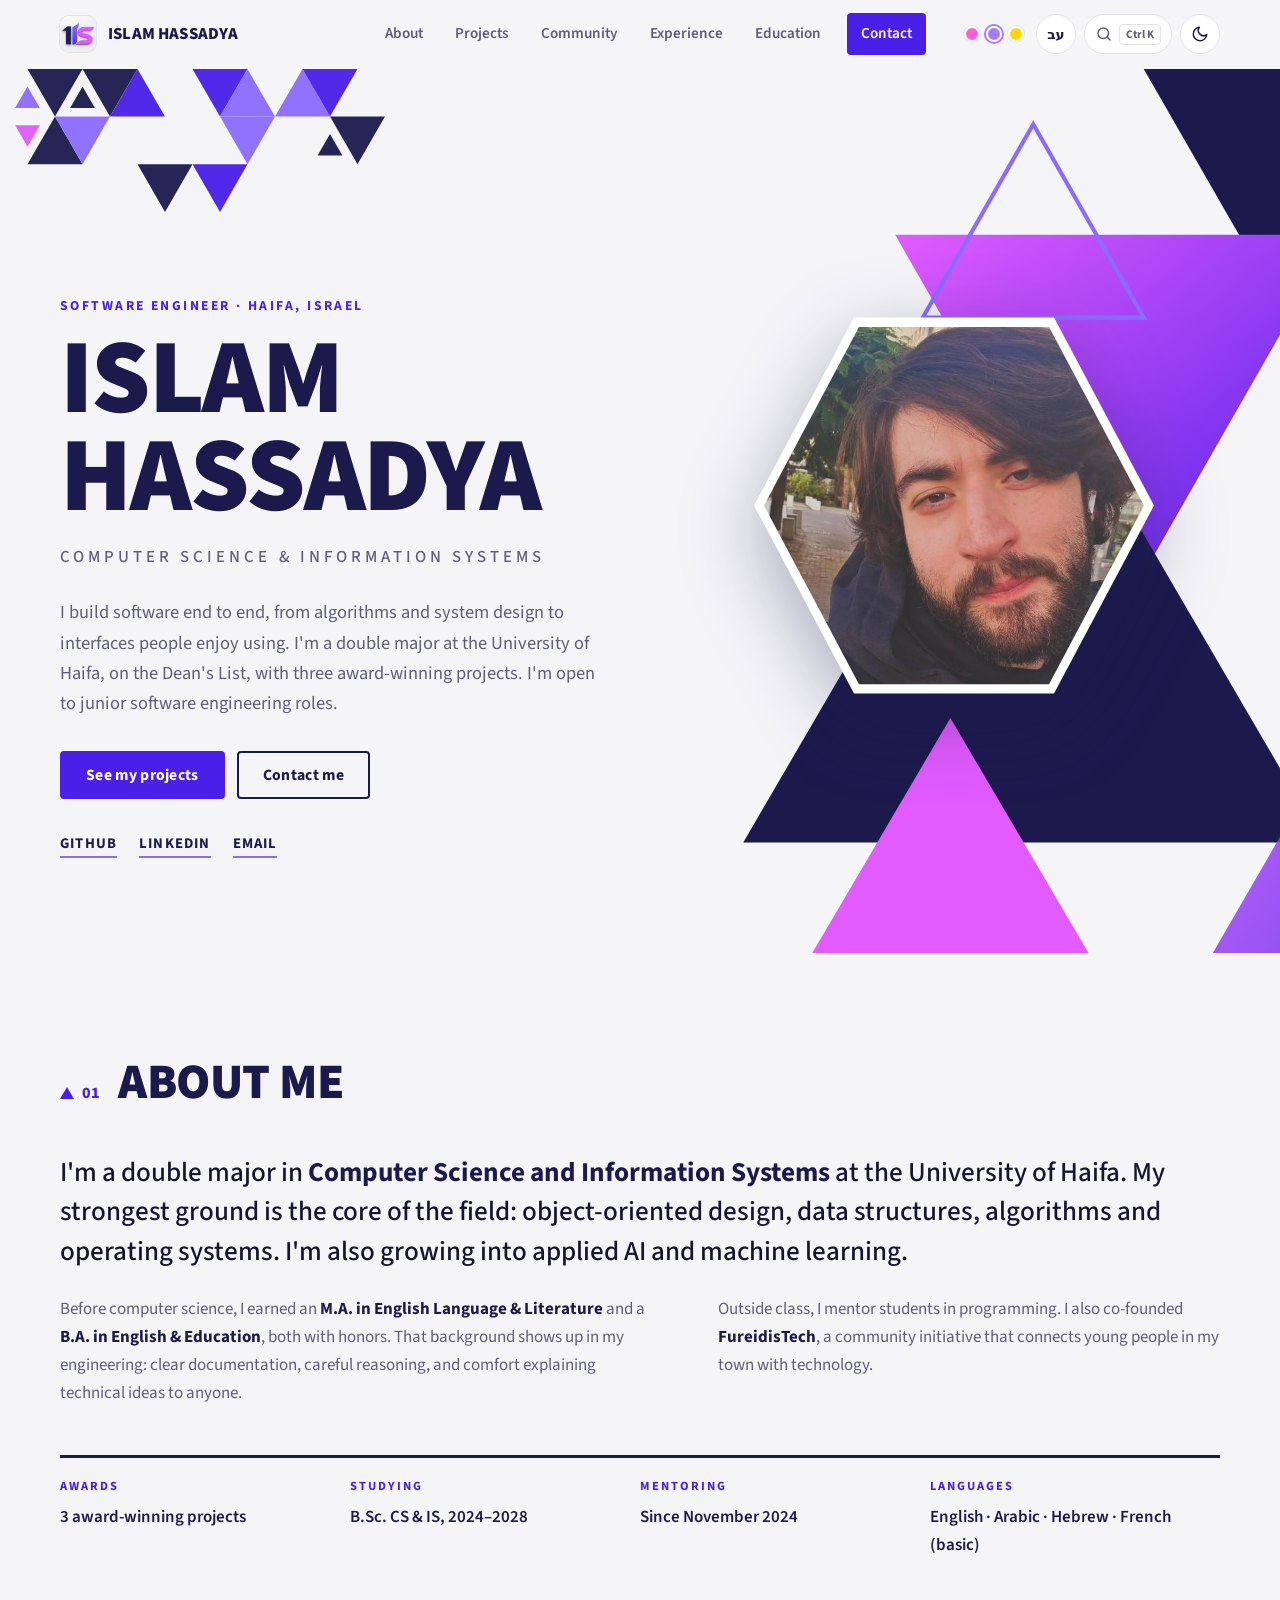
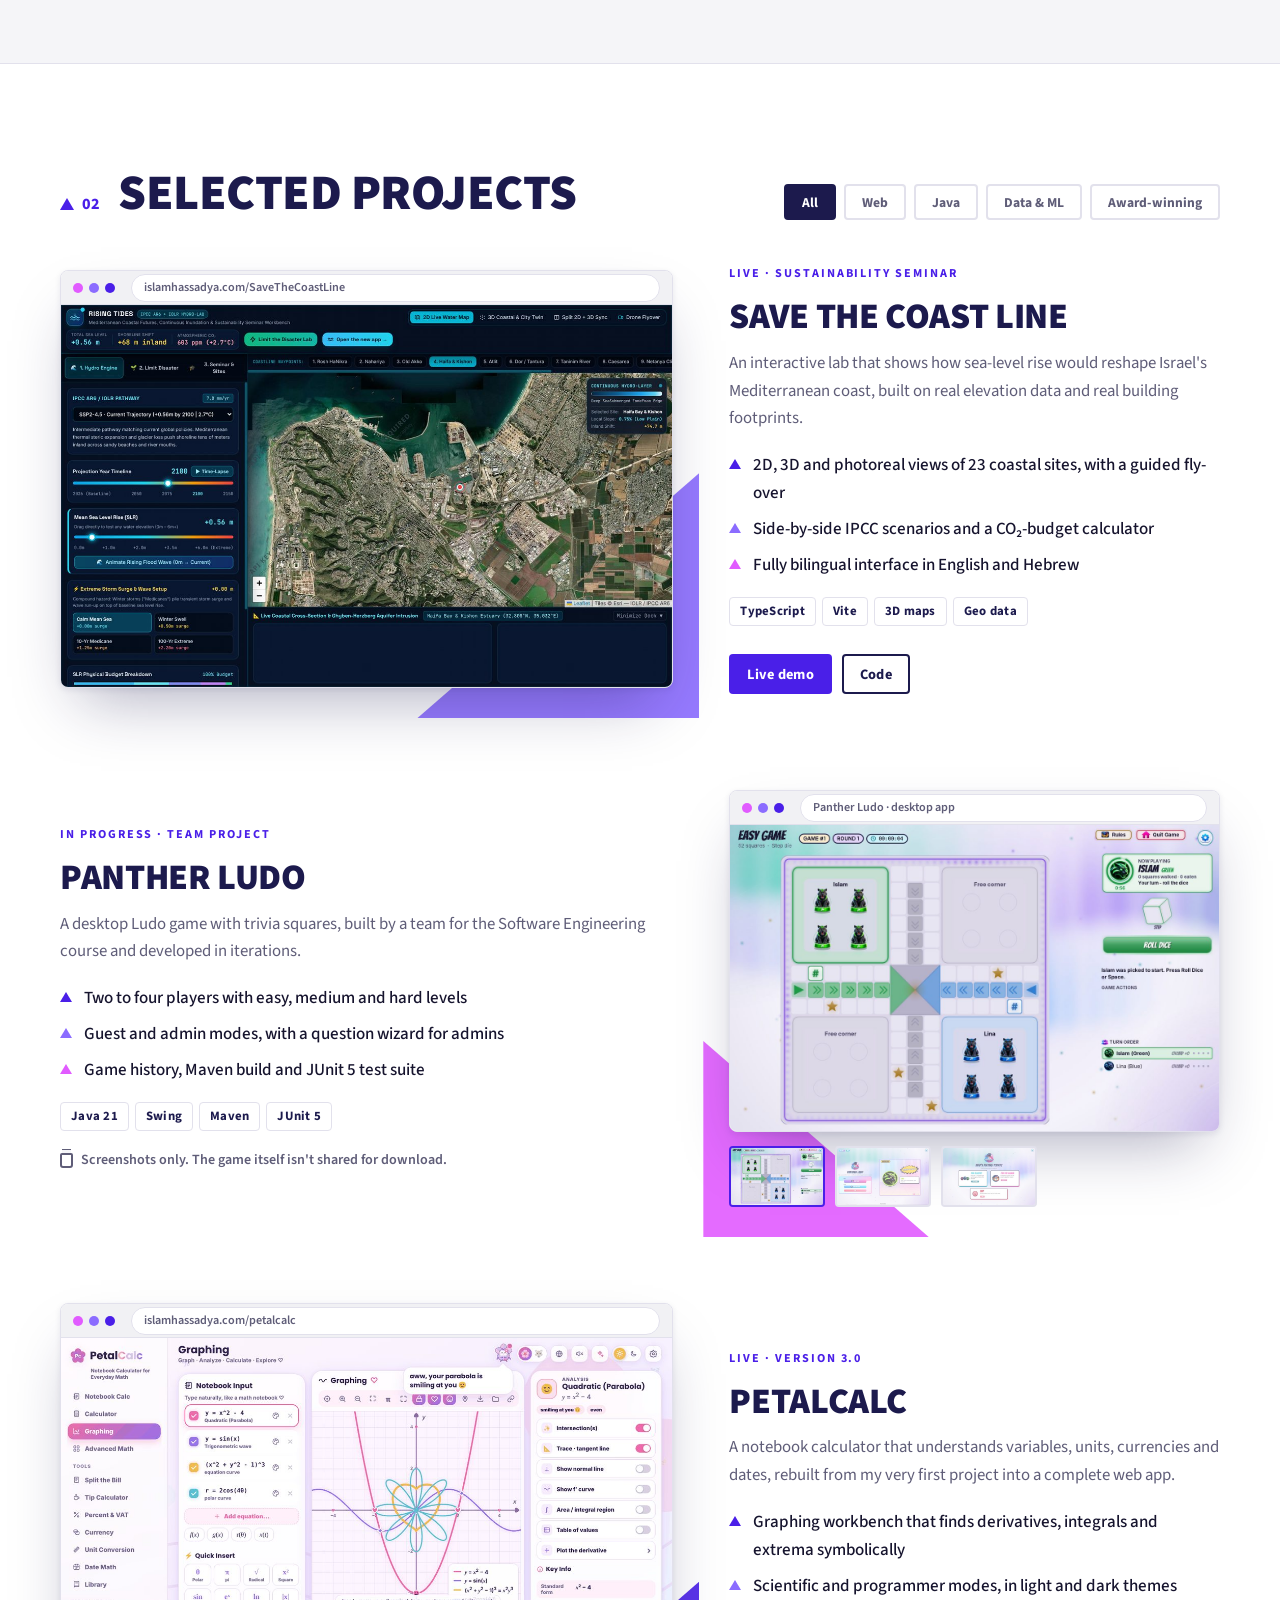
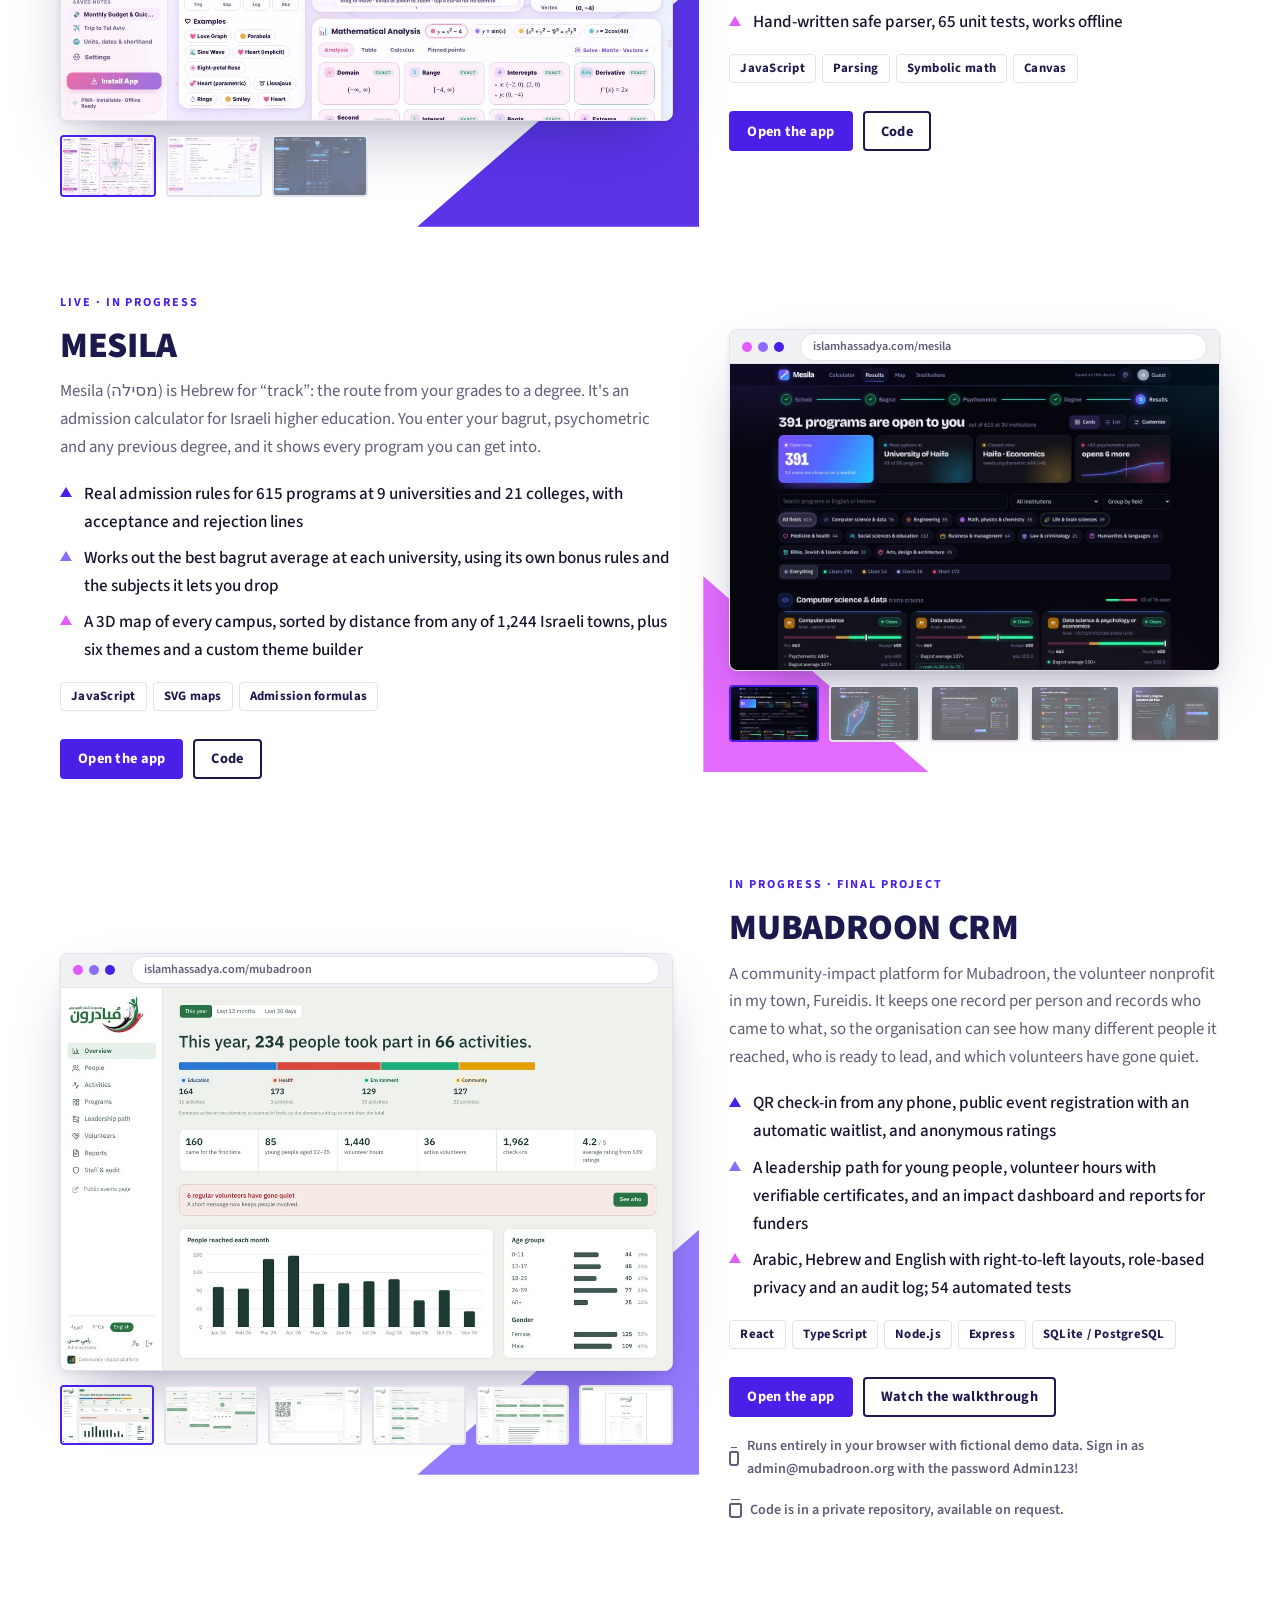
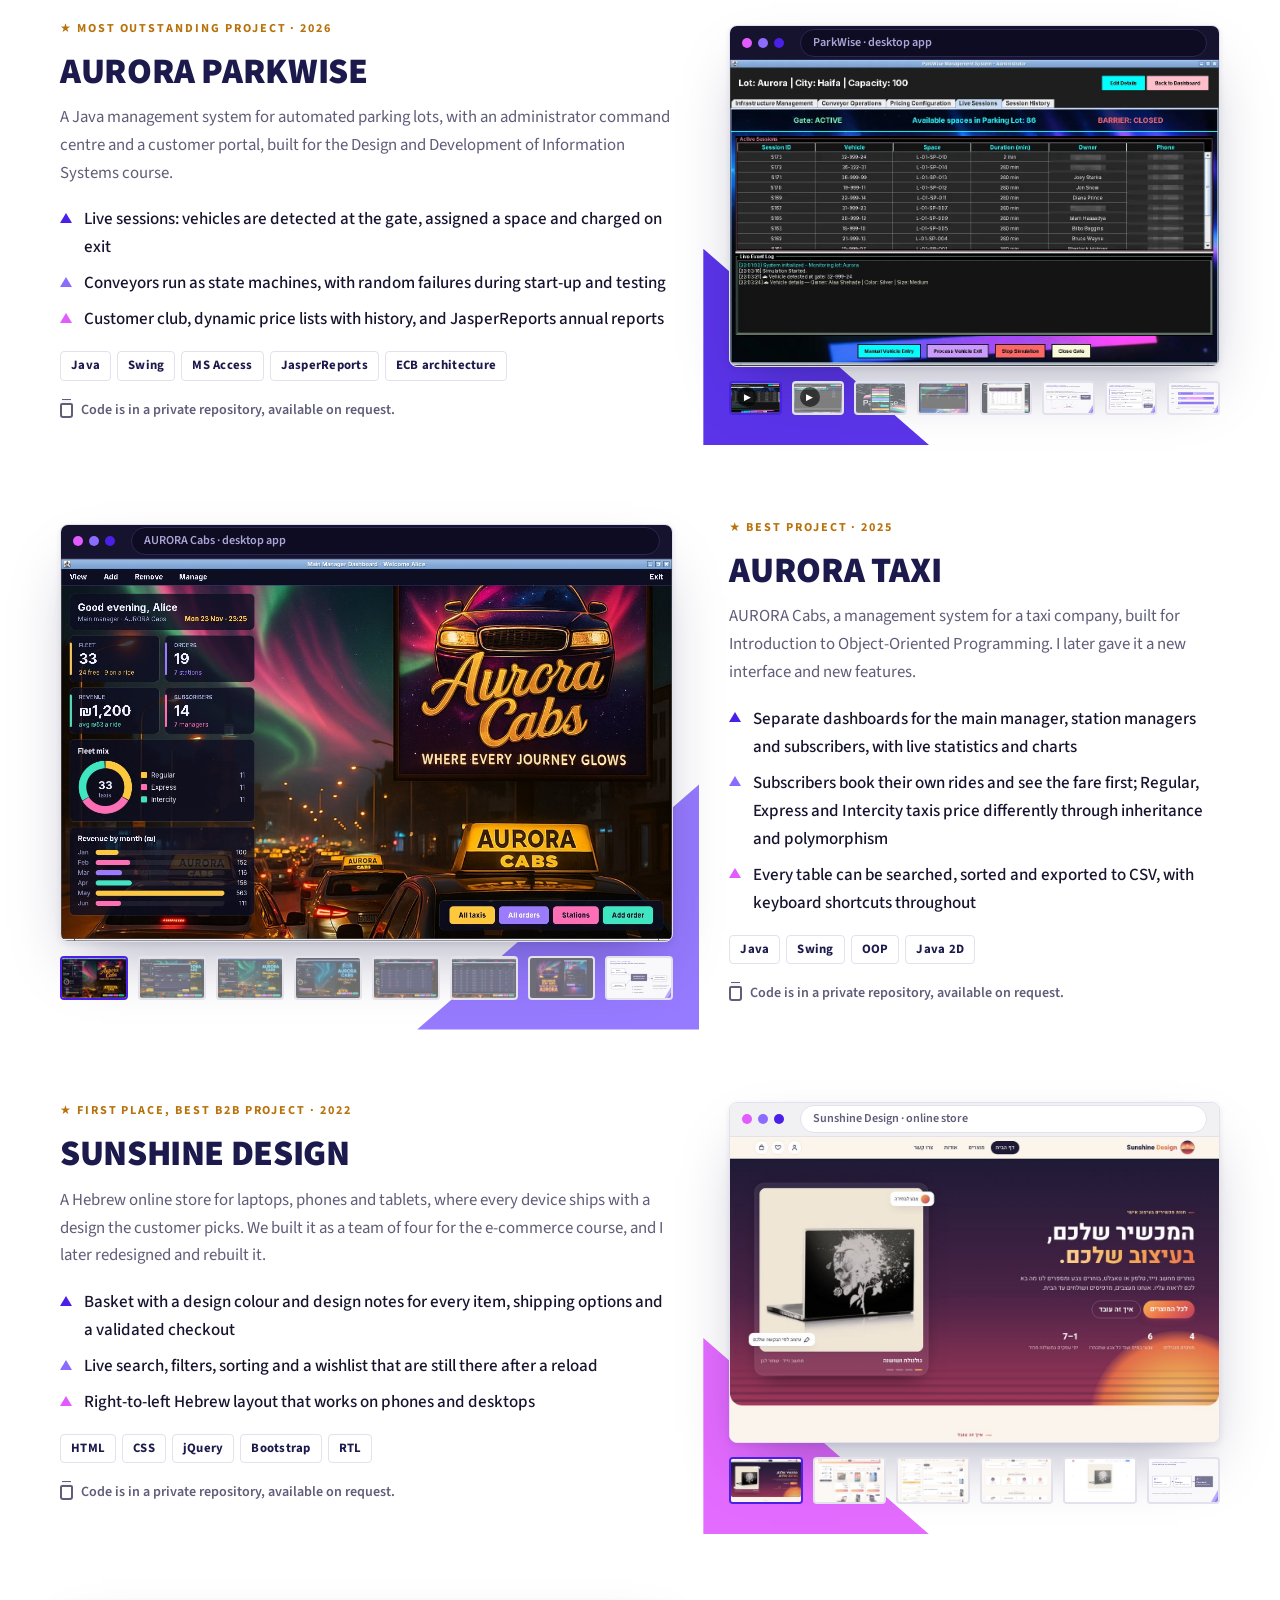
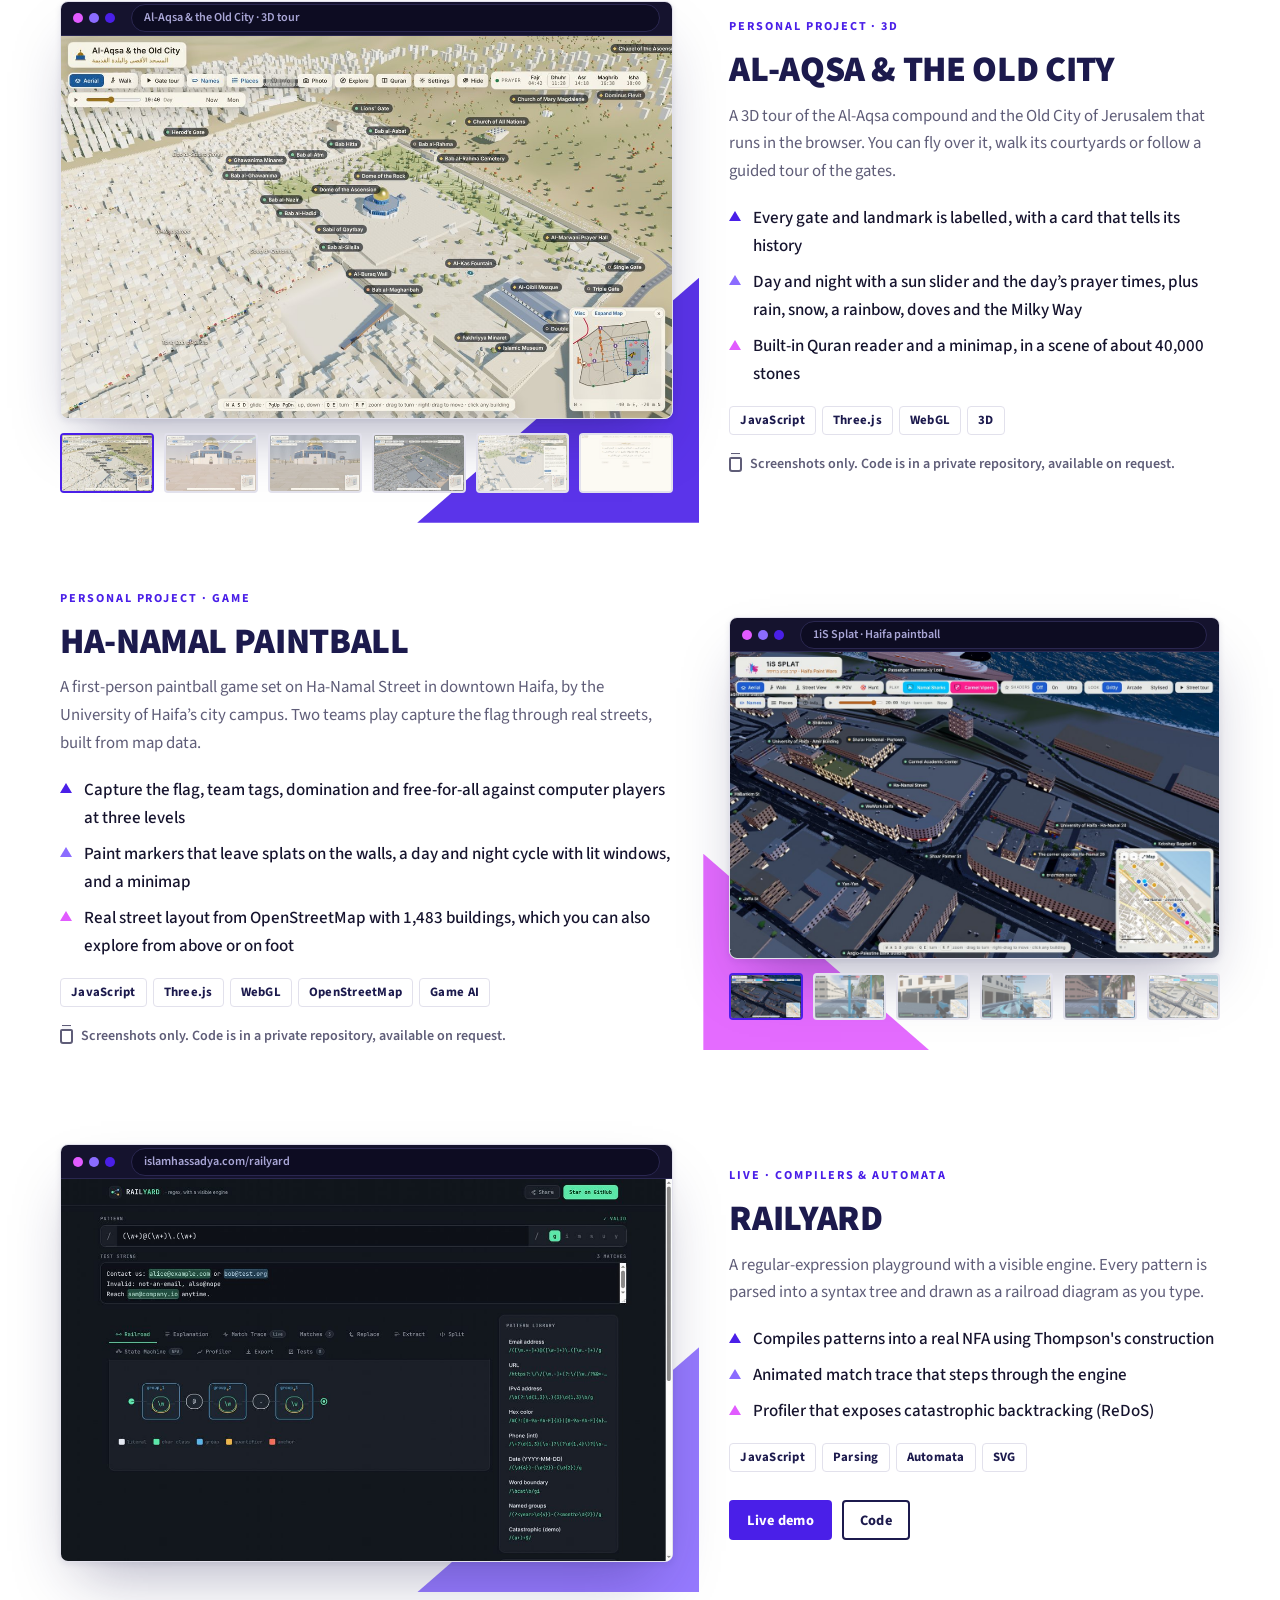
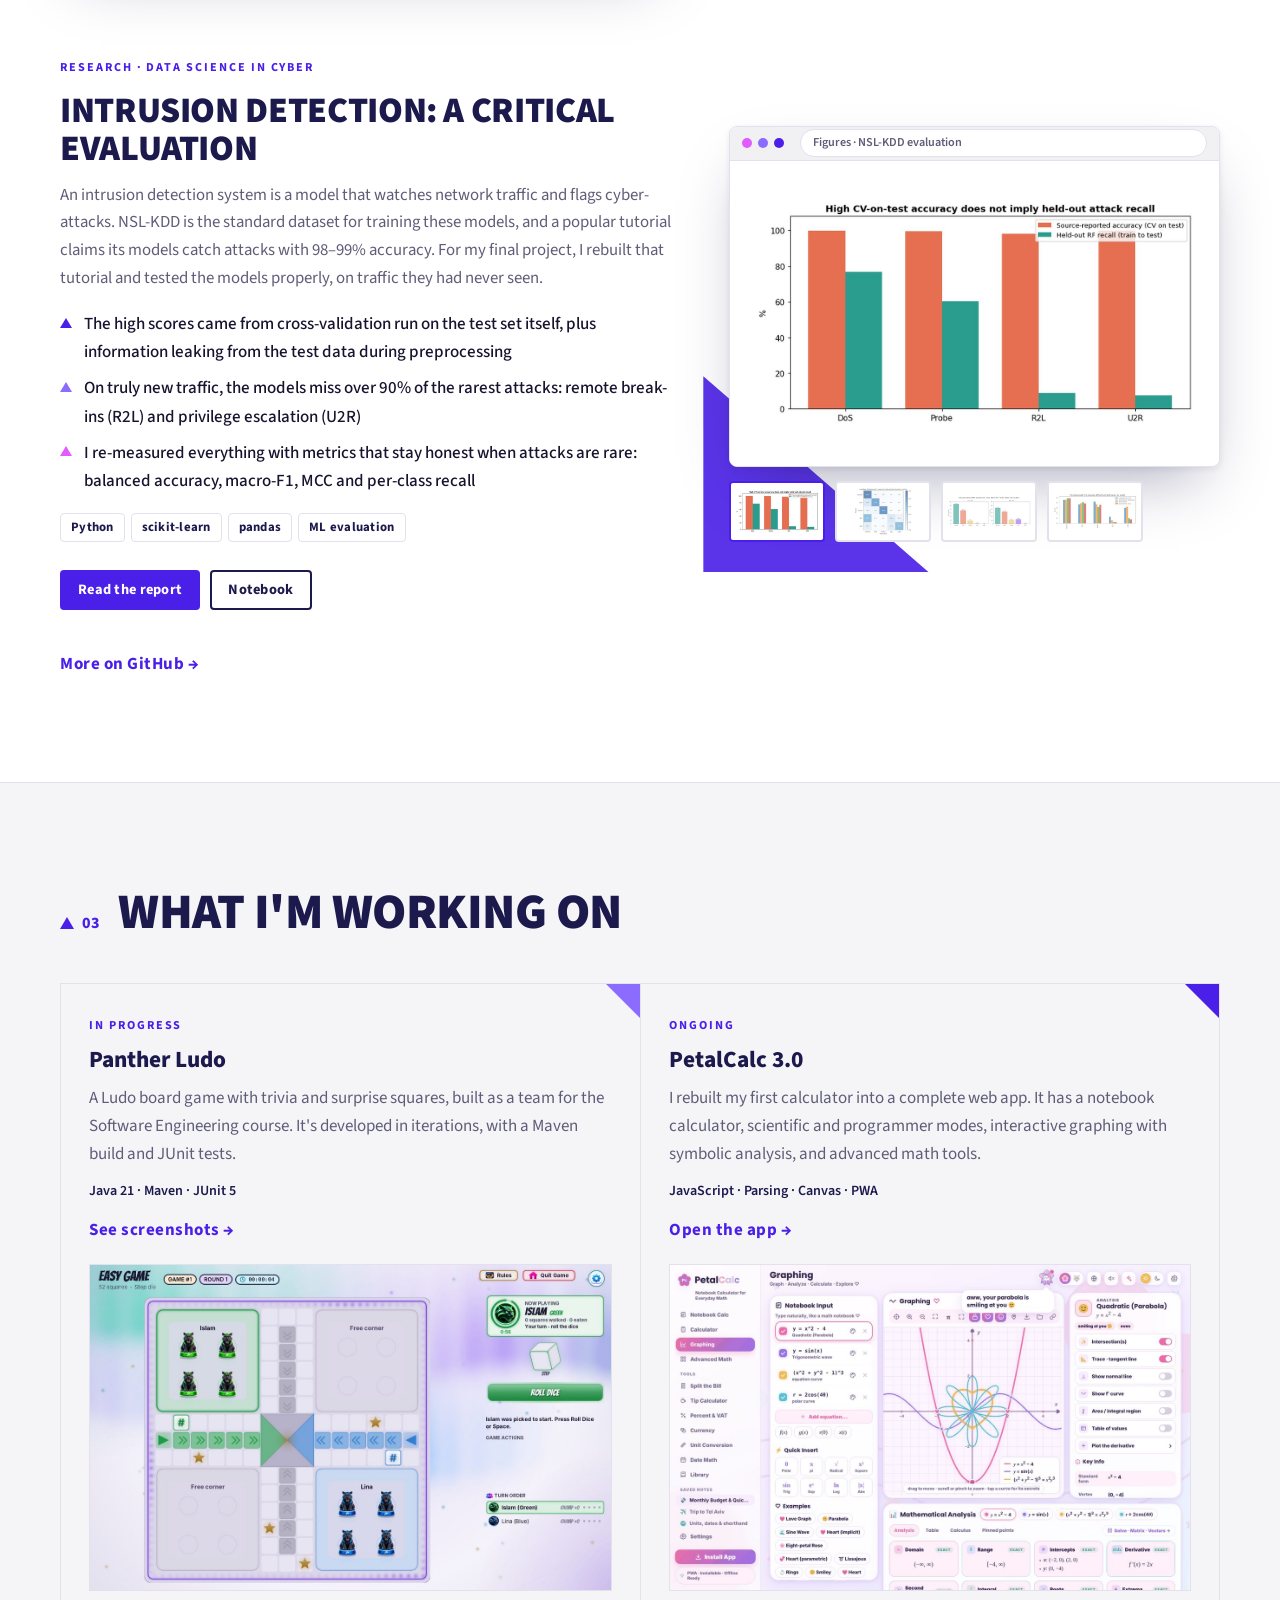
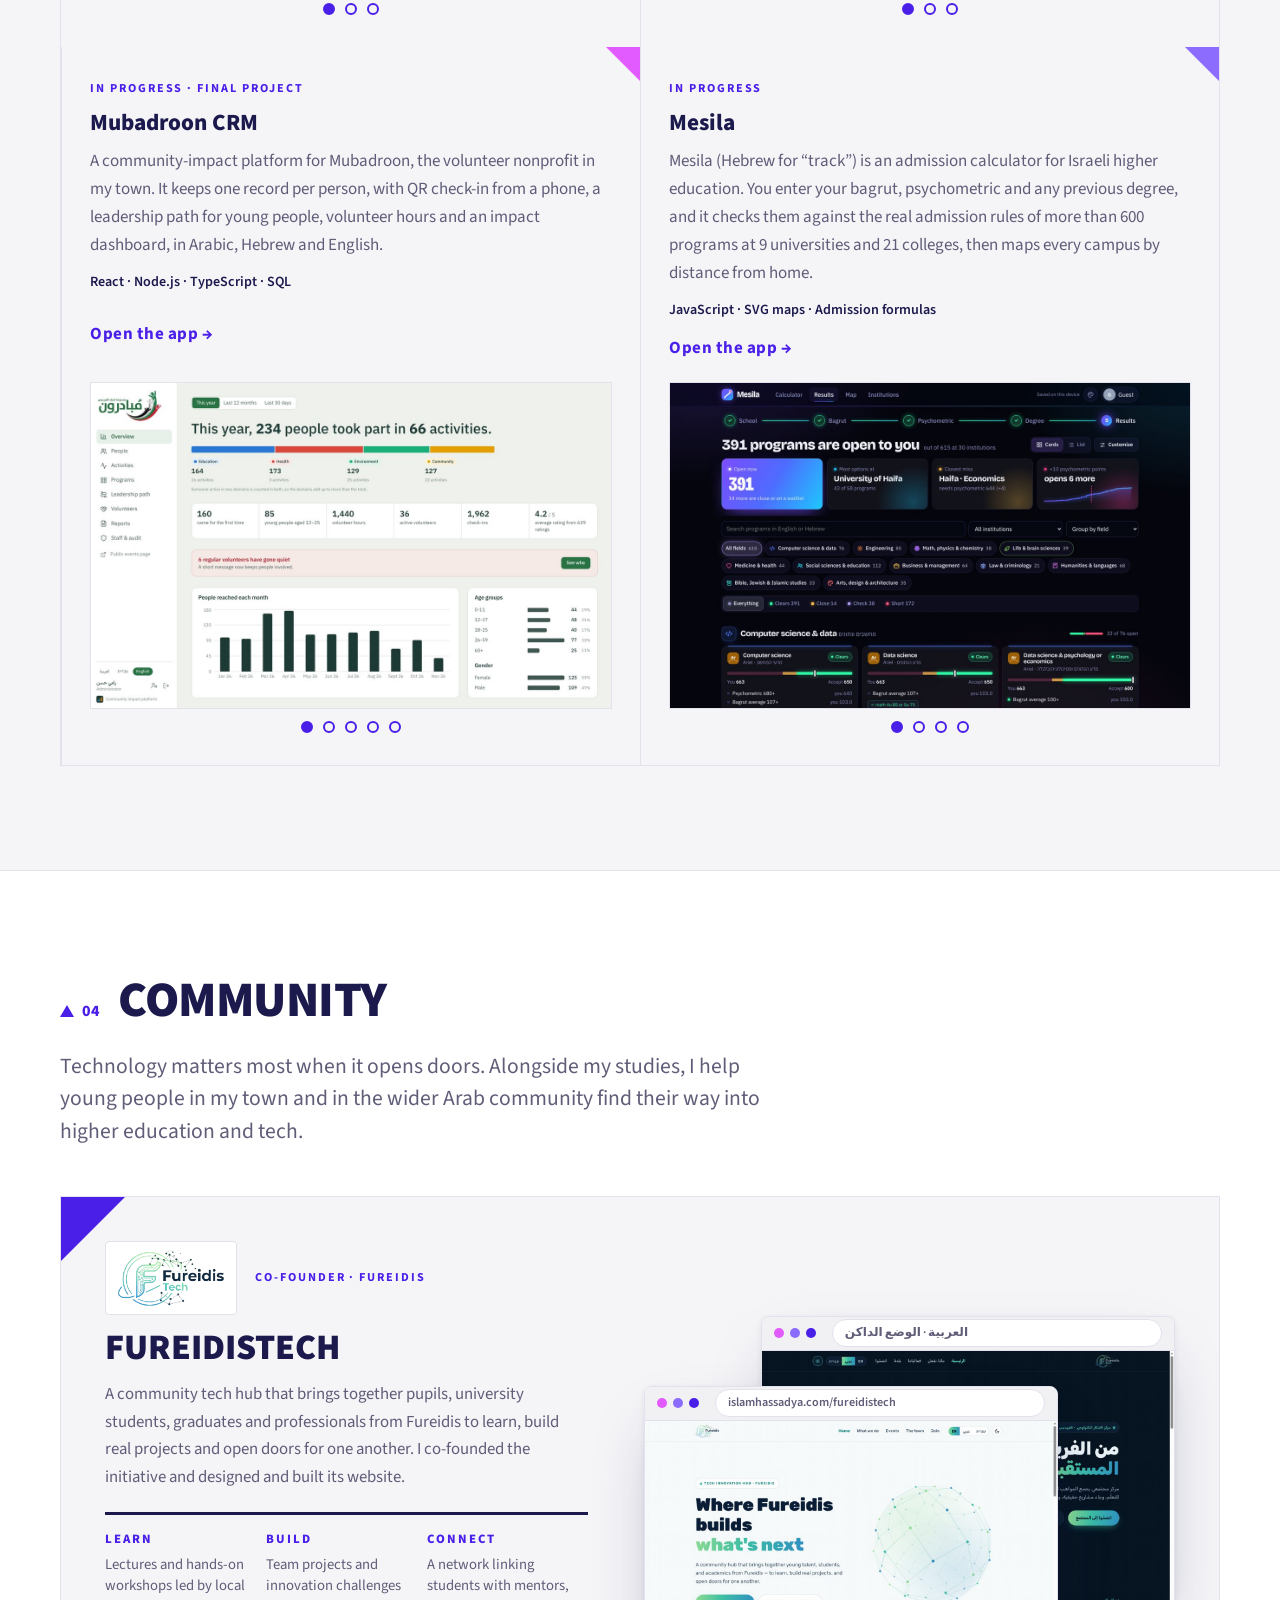
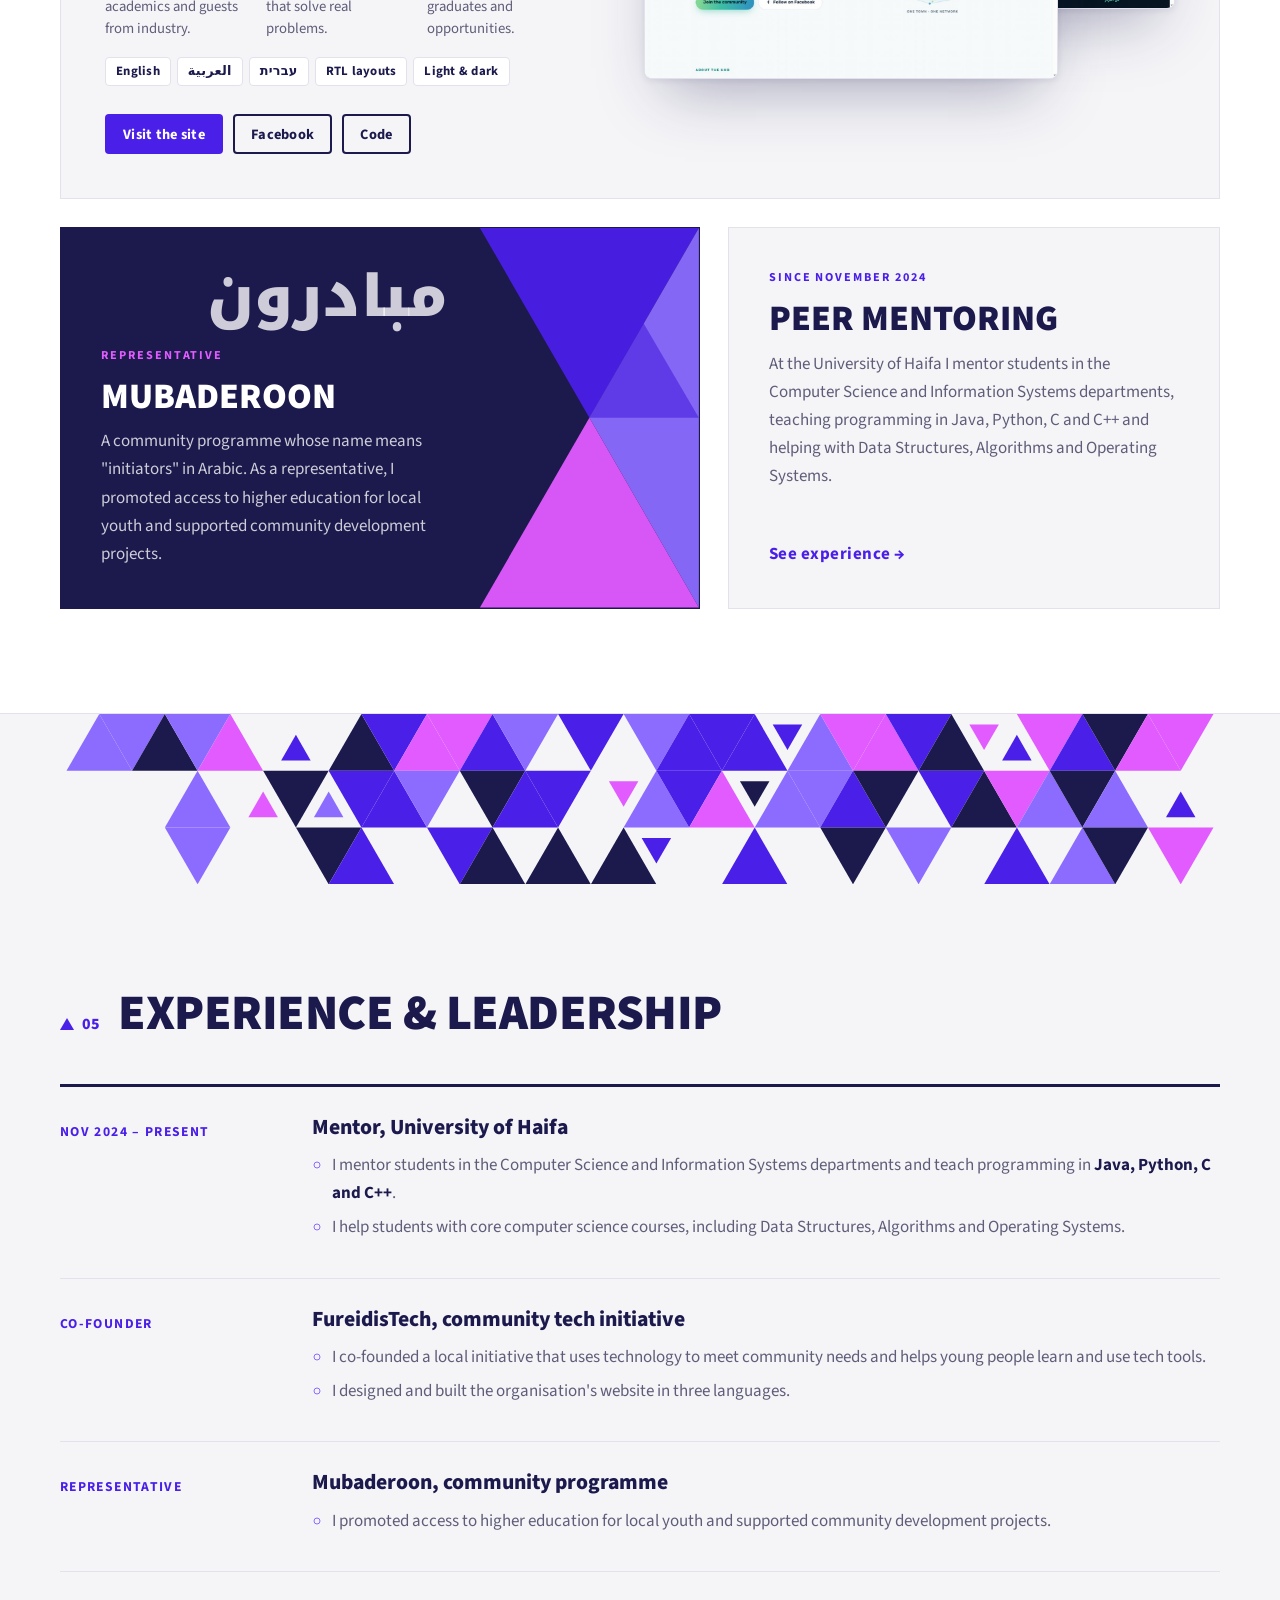
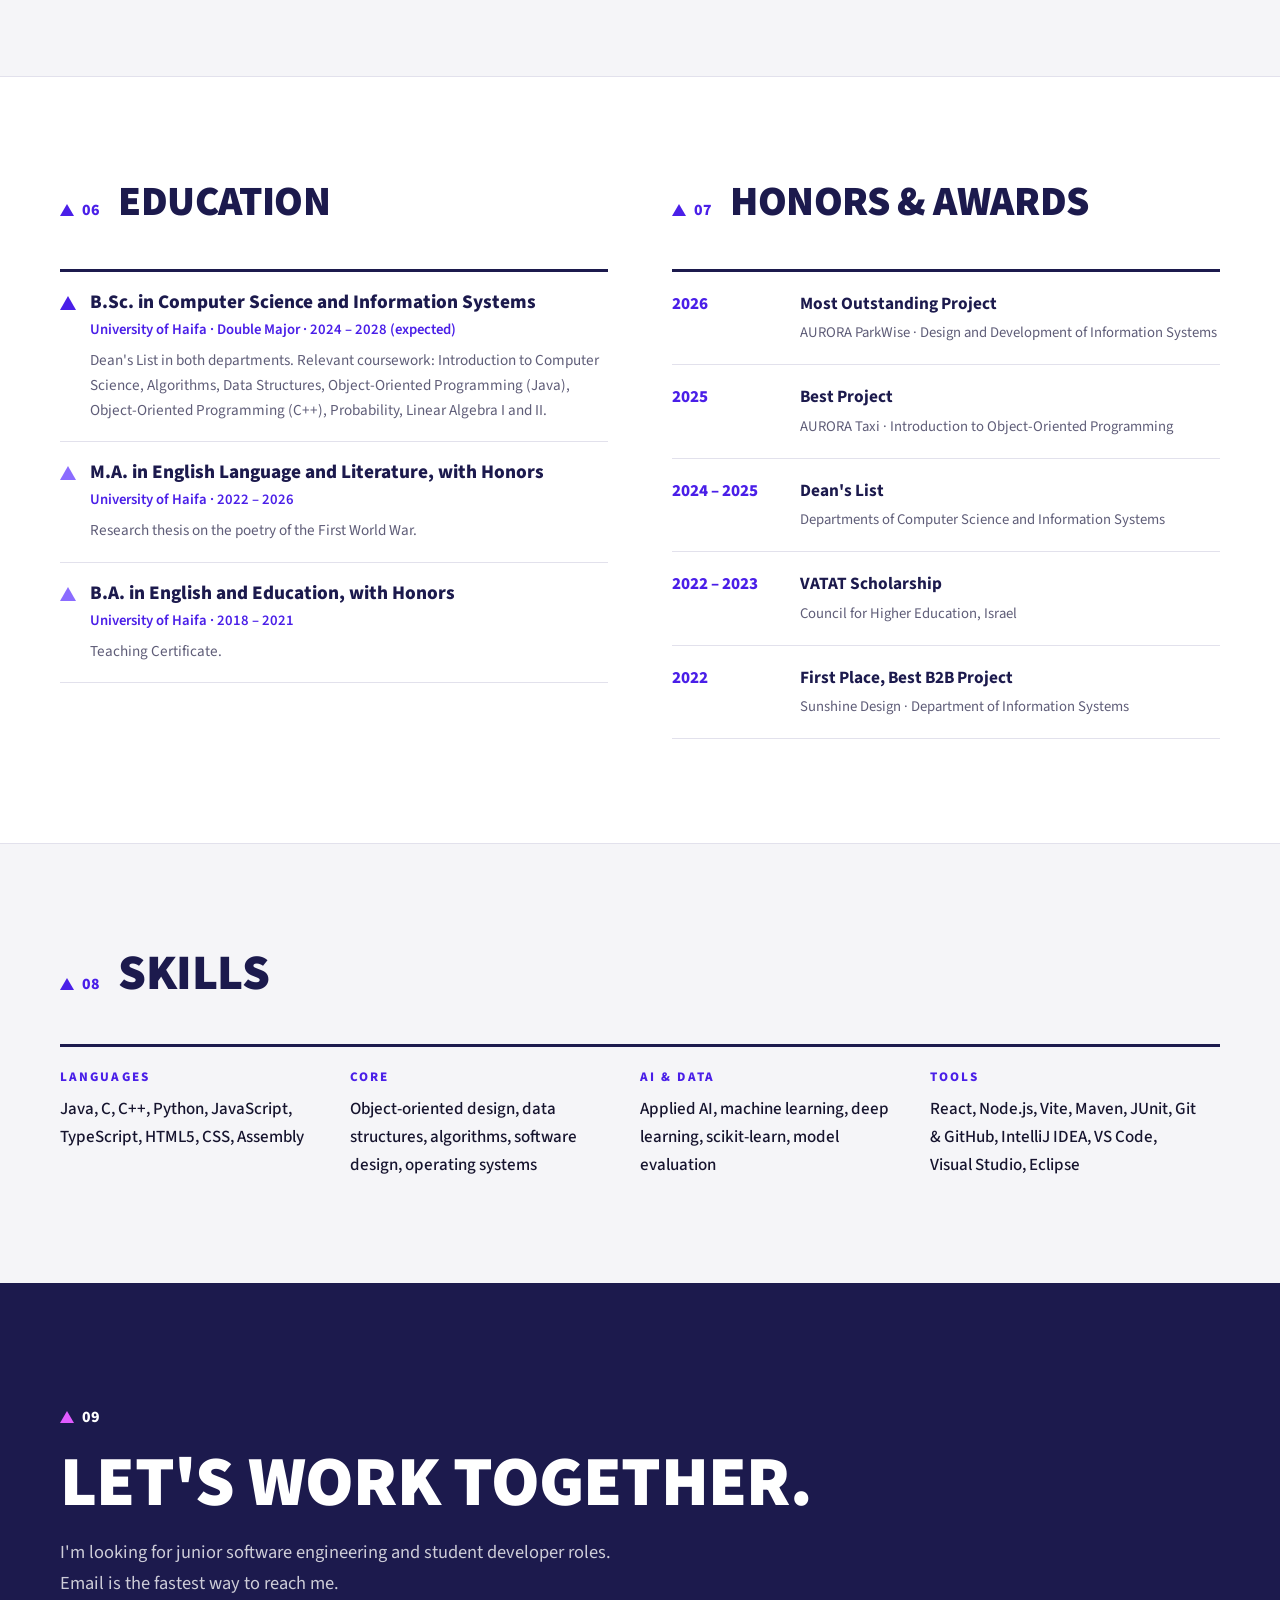
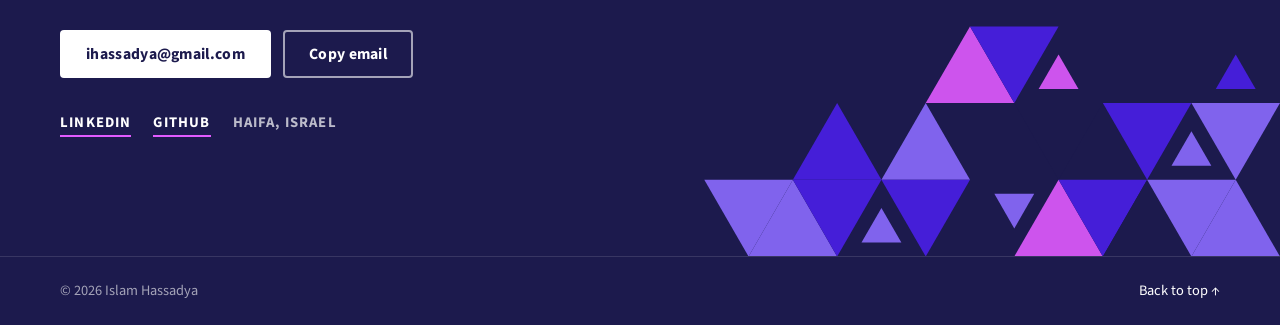
==== commit f1bc4800: "Mubadroon CRM runs on the site (browser-only demo); projects before 'What I'm working on'; Railyard " ====
--- a/index.html
+++ b/index.html
@@ -131,11 +131,358 @@
       </div>
     </section>
 
+    <!-- ── projects ── -->
+    <section class="section tint" id="projects">
+      <div class="wrap">
+        <div class="sec-head row">
+          <div><span class="num">02</span><h2 data-edit>Selected projects</h2></div>
+          <div class="filters" role="group" aria-label="Filter projects">
+            <button class="chip on" data-f="all">All</button>
+            <button class="chip" data-f="web">Web</button>
+            <button class="chip" data-f="java">Java</button>
+            <button class="chip" data-f="data">Data &amp; ML</button>
+            <button class="chip" data-f="award">Award-winning</button>
+          </div>
+        </div>
+
+        <div class="cases" id="projectGrid">
+
+          <article class="project case" data-cat="web data">
+            <div class="case-media">
+              <div class="frame-win">
+                <div class="win-bar"><i></i><i></i><i></i><span>islamhassadya.com/SaveTheCoastLine</span></div>
+                <button class="shot" type="button" aria-label="Enlarge screenshot"><img src="assets/shots/coast.jpg" alt="Save The Coast Line: a map of Haifa Bay showing projected sea-level rise" width="1200" height="750" loading="lazy"></button>
+              </div>
+            </div>
+            <div class="case-body">
+              <p class="label" data-edit>Live · Sustainability seminar</p>
+              <h3 data-edit>Save The Coast Line</h3>
+              <p data-edit>An interactive lab that shows how sea-level rise would reshape Israel's Mediterranean coast, built on real elevation data and real building footprints.</p>
+              <ul class="hl">
+                <li data-edit>2D, 3D and photoreal views of 23 coastal sites, with a guided fly-over</li>
+                <li data-edit>Side-by-side IPCC scenarios and a CO₂-budget calculator</li>
+                <li data-edit>Fully bilingual interface in English and Hebrew</li>
+              </ul>
+              <ul class="tags"><li>TypeScript</li><li>Vite</li><li>3D maps</li><li>Geo data</li></ul>
+              <div class="p-links"><a class="btn primary sm" href="/SaveTheCoastLine/">Live demo</a><a class="btn ghost sm" href="https://github.com/IslamHassadya11/SaveTheCoastLine" target="_blank" rel="noopener">Code</a></div>
+            </div>
+          </article>
+
+          <article class="project case" id="ludo" data-cat="java">
+            <div class="case-media">
+              <div class="frame-win">
+                <div class="win-bar"><i></i><i></i><i></i><span>Panther Ludo · desktop app</span></div>
+                <button class="shot" type="button" aria-label="Enlarge screenshot"><img src="assets/shots/ludo-board.jpg" alt="Panther Ludo: the game board with two players' panther pieces" width="1200" height="750" loading="lazy"></button>
+              </div>
+              <div class="thumbs" aria-label="More screenshots">
+                <button type="button" class="on" data-src="assets/shots/ludo-board.jpg"><img src="assets/shots/ludo-board-t.jpg" alt="Game board" width="320" height="200" loading="lazy"></button>
+                <button type="button" data-src="assets/shots/ludo-home.jpg"><img src="assets/shots/ludo-home-t.jpg" alt="Main menu" width="320" height="200" loading="lazy"></button>
+                <button type="button" data-src="assets/shots/ludo-login.jpg"><img src="assets/shots/ludo-login-t.jpg" alt="Sign-in screen" width="320" height="200" loading="lazy"></button>
+              </div>
+            </div>
+            <div class="case-body">
+              <p class="label" data-edit>In progress · Team project</p>
+              <h3 data-edit>Panther Ludo</h3>
+              <p data-edit>A desktop Ludo game with trivia squares, built by a team for the Software Engineering course and developed in iterations.</p>
+              <ul class="hl">
+                <li data-edit>Two to four players with easy, medium and hard levels</li>
+                <li data-edit>Guest and admin modes, with a question wizard for admins</li>
+                <li data-edit>Game history, Maven build and JUnit 5 test suite</li>
+              </ul>
+              <ul class="tags"><li>Java 21</li><li>Swing</li><li>Maven</li><li>JUnit 5</li></ul>
+              <p class="private-note" data-edit>Screenshots only. The game itself isn't shared for download.</p>
+            </div>
+          </article>
+
+          <article class="project case" data-cat="web">
+            <div class="case-media">
+              <div class="frame-win">
+                <div class="win-bar"><i></i><i></i><i></i><span>islamhassadya.com/petalcalc</span></div>
+                <button class="shot" type="button" aria-label="Enlarge screenshot"><img src="assets/shots/petal-graph.jpg" alt="PetalCalc: the graphing workbench plotting functions" width="1200" height="750" loading="lazy"></button>
+              </div>
+              <div class="thumbs" aria-label="More screenshots">
+                <button type="button" class="on" data-src="assets/shots/petal-graph.jpg"><img src="assets/shots/petal-graph-t.jpg" alt="Graphing" width="320" height="200" loading="lazy"></button>
+                <button type="button" data-src="assets/shots/petal-notebook.jpg"><img src="assets/shots/petal-notebook-t.jpg" alt="Notebook" width="320" height="200" loading="lazy"></button>
+                <button type="button" data-src="assets/shots/petal-sci.jpg"><img src="assets/shots/petal-sci-t.jpg" alt="Scientific mode, dark theme" width="320" height="200" loading="lazy"></button>
+              </div>
+            </div>
+            <div class="case-body">
+              <p class="label" data-edit>Live · Version 3.0</p>
+              <h3 data-edit>PetalCalc</h3>
+              <p data-edit>A notebook calculator that understands variables, units, currencies and dates, rebuilt from my very first project into a complete web app.</p>
+              <ul class="hl">
+                <li data-edit>Graphing workbench that finds derivatives, integrals and extrema symbolically</li>
+                <li data-edit>Scientific and programmer modes, in light and dark themes</li>
+                <li data-edit>Hand-written safe parser, 65 unit tests, works offline</li>
+              </ul>
+              <ul class="tags"><li>JavaScript</li><li>Parsing</li><li>Symbolic math</li><li>Canvas</li></ul>
+              <div class="p-links"><a class="btn primary sm" href="/petalcalc/">Open the app</a><a class="btn ghost sm" href="https://github.com/IslamHassadya11/petal-calc" target="_blank" rel="noopener">Code</a></div>
+            </div>
+          </article>
+
+          <article class="project case" data-cat="web data">
+            <div class="case-media">
+              <div class="frame-win">
+                <div class="win-bar"><i></i><i></i><i></i><span>islamhassadya.com/mesila</span></div>
+                <button class="shot" type="button" aria-label="Enlarge screenshot"><img src="assets/shots/mesila-results.jpg" alt="Mesila results: 391 of 615 programs open, grouped by field, with a gauge from rejection to acceptance on every card" width="1200" height="750" loading="lazy"></button>
+              </div>
+              <div class="thumbs" aria-label="More screenshots">
+                <button type="button" class="on" data-src="assets/shots/mesila-results.jpg"><img src="assets/shots/mesila-results-t.jpg" alt="Mesila results: 391 of 615 programs open, grouped by field, with a gauge from rejection to acceptance on every card" width="320" height="200" loading="lazy"></button>
+                <button type="button" data-src="assets/shots/mesila-map.jpg"><img src="assets/shots/mesila-map-t.jpg" alt="3D map of Israel: every campus is a glowing column as tall as the programs open to you there" width="320" height="200" loading="lazy"></button>
+                <button type="button" data-src="assets/shots/mesila-school.jpg"><img src="assets/shots/mesila-school-t.jpg" alt="The first step: school track, with a live count of open programs and the bagrut average at each university" width="320" height="200" loading="lazy"></button>
+                <button type="button" data-src="assets/shots/mesila-places.jpg"><img src="assets/shots/mesila-places-t.jpg" alt="All universities and colleges, with how many of their programs are open to you" width="320" height="200" loading="lazy"></button>
+                <button type="button" data-src="assets/shots/mesila-start.jpg"><img src="assets/shots/mesila-start-t.jpg" alt="Mesila start page" width="320" height="200" loading="lazy"></button>
+              </div>
+            </div>
+            <div class="case-body">
+              <p class="label" data-edit>Live · In progress</p>
+              <h3 data-edit>Mesila</h3>
+              <p data-edit>Mesila (מסילה) is Hebrew for “track”: the route from your grades to a degree. It's an admission calculator for Israeli higher education. You enter your bagrut, psychometric and any previous degree, and it shows every program you can get into.</p>
+              <ul class="hl">
+                <li data-edit>Real admission rules for 615 programs at 9 universities and 21 colleges, with acceptance and rejection lines</li>
+                <li data-edit>Works out the best bagrut average at each university, using its own bonus rules and the subjects it lets you drop</li>
+                <li data-edit>A 3D map of every campus, sorted by distance from any of 1,244 Israeli towns, plus six themes and a custom theme builder</li>
+              </ul>
+              <ul class="tags"><li>JavaScript</li><li>SVG maps</li><li>Admission formulas</li></ul>
+              <div class="p-links"><a class="btn primary sm" href="/mesila/">Open the app</a><a class="btn ghost sm" href="https://github.com/IslamHassadya11/Mesila" target="_blank" rel="noopener">Code</a></div>
+            </div>
+          </article>
+
+          <article class="project case" data-cat="web" id="mubadroon">
+            <div class="case-media">
+              <div class="frame-win">
+                <div class="win-bar"><i></i><i></i><i></i><span>islamhassadya.com/mubadroon</span></div>
+                <button class="shot" type="button" aria-label="Enlarge screenshot"><img src="assets/shots/crm-dashboard.jpg" alt="Mubadroon CRM overview: 234 people reached in 66 activities this year, by domain, month and age" width="1200" height="750" loading="lazy"></button>
+              </div>
+              <div class="thumbs" aria-label="More screenshots">
+                <button type="button" class="on" data-src="assets/shots/crm-dashboard.jpg"><img src="assets/shots/crm-dashboard-t.jpg" alt="Mubadroon CRM overview: 234 people reached in 66 activities this year, by domain, month and age" width="320" height="200" loading="lazy"></button>
+                <button type="button" data-src="assets/shots/crm-checkin.jpg"><img src="assets/shots/crm-checkin-t.jpg" alt="QR check-in on a phone: enter a phone number, register at the door, then rate the activity" width="320" height="200" loading="lazy"></button>
+                <button type="button" data-src="assets/shots/crm-activity.jpg"><img src="assets/shots/crm-activity-t.jpg" alt="An activity page in Arabic with its check-in QR code and attendance list" width="320" height="200" loading="lazy"></button>
+                <button type="button" data-src="assets/shots/crm-pipeline.jpg"><img src="assets/shots/crm-pipeline-t.jpg" alt="Youth leadership path from participant to initiative leader, with suggested next steps" width="320" height="200" loading="lazy"></button>
+                <button type="button" data-src="assets/shots/crm-volunteers.jpg"><img src="assets/shots/crm-volunteers-t.jpg" alt="Volunteer care: regular volunteers who have gone quiet, with a one-tap WhatsApp message" width="320" height="200" loading="lazy"></button>
+                <button type="button" data-src="assets/shots/crm-certificate.jpg"><img src="assets/shots/crm-certificate-t.jpg" alt="Volunteer hours certificate in Arabic with a verification QR code" width="320" height="200" loading="lazy"></button>
+              </div>
+            </div>
+            <div class="case-body">
+              <p class="label" data-edit>In progress · Final project</p>
+              <h3 data-edit>Mubadroon CRM</h3>
+              <p data-edit>A community-impact platform for Mubadroon, the volunteer nonprofit in my town, Fureidis. It keeps one record per person and records who came to what, so the organisation can see how many different people it reached, who is ready to lead, and which volunteers have gone quiet.</p>
+              <ul class="hl">
+                <li data-edit>QR check-in from any phone, public event registration with an automatic waitlist, and anonymous ratings</li>
+                <li data-edit>A leadership path for young people, volunteer hours with verifiable certificates, and an impact dashboard and reports for funders</li>
+                <li data-edit>Arabic, Hebrew and English with right-to-left layouts, role-based privacy and an audit log; 54 automated tests</li>
+              </ul>
+              <ul class="tags"><li>React</li><li>TypeScript</li><li>Node.js</li><li>Express</li><li>SQLite / PostgreSQL</li></ul>
+              <div class="p-links"><a class="btn primary sm" href="/mubadroon/">Open the app</a><a class="btn ghost sm" href="assets/video/mubadroon-walkthrough.mp4" target="_blank" rel="noopener">Watch the walkthrough</a></div>
+              <p class="private-note" data-edit>Runs entirely in your browser with fictional demo data. Sign in as admin@mubadroon.org with the password Admin123!</p>
+              <p class="private-note" data-edit>Code is in a private repository, available on request.</p>
+            </div>
+          </article>
+
+          <article class="project case" data-cat="java award">
+            <div class="case-media">
+              <div class="frame-win dark">
+                <div class="win-bar"><i></i><i></i><i></i><span>ParkWise · desktop app</span></div>
+                <button class="shot" type="button" aria-label="Enlarge screenshot"><img src="assets/shots/pw-live.webp" alt="ParkWise live session: a car is detected at the gate, assigned the nearest free space and let in" width="1200" height="750" loading="lazy"></button>
+              </div>
+              <div class="thumbs" aria-label="More screenshots">
+                <button type="button" class="on" data-src="assets/shots/pw-live.webp"><img src="assets/shots/pw-live-t.jpg" alt="ParkWise live session: a car is detected at the gate, assigned the nearest free space and let in" width="320" height="200" loading="lazy"></button>
+                <button type="button" data-src="assets/shots/pw-conveyors.webp"><img src="assets/shots/pw-conveyors-t.jpg" alt="Conveyor start-up demo: each conveyor initialises, runs its tests, retries after failures and goes operational" width="320" height="200" loading="lazy"></button>
+                <button type="button" data-src="assets/shots/pw-dashboard.jpg"><img src="assets/shots/pw-dashboard-t.jpg" alt="ParkWise administrator dashboard" width="320" height="200" loading="lazy"></button>
+                <button type="button" data-src="assets/shots/pw-customer.jpg"><img src="assets/shots/pw-customer-t.jpg" alt="Customer portal: club membership and preferred parking lots" width="320" height="200" loading="lazy"></button>
+                <button type="button" data-src="assets/shots/pw-club-report.jpg"><img src="assets/shots/pw-club-report-t.jpg" alt="Customer club growth report generated with JasperReports" width="320" height="200" loading="lazy"></button>
+                <button type="button" data-src="assets/diagrams/parkwise-states.svg"><img src="assets/diagrams/parkwise-states.svg" alt="Diagram: the conveyor lifecycle as a state machine" width="320" height="200" loading="lazy"></button>
+                <button type="button" data-src="assets/diagrams/parkwise-ecb.svg"><img src="assets/diagrams/parkwise-ecb.svg" alt="Diagram: the Entity-Control-Boundary architecture" width="320" height="200" loading="lazy"></button>
+                <button type="button" data-src="assets/diagrams/parkwise-pricing.svg"><img src="assets/diagrams/parkwise-pricing.svg" alt="Diagram: dynamic pricing with full adoption history" width="320" height="200" loading="lazy"></button>
+              </div>
+            </div>
+            <div class="case-body">
+              <p class="label award" data-edit>★ Most Outstanding Project · 2026</p>
+              <h3 data-edit>AURORA ParkWise</h3>
+              <p data-edit>A Java management system for automated parking lots, with an administrator command centre and a customer portal, built for the Design and Development of Information Systems course.</p>
+              <ul class="hl">
+                <li data-edit>Live sessions: vehicles are detected at the gate, assigned a space and charged on exit</li>
+                <li data-edit>Conveyors run as state machines, with random failures during start-up and testing</li>
+                <li data-edit>Customer club, dynamic price lists with history, and JasperReports annual reports</li>
+              </ul>
+              <ul class="tags"><li>Java</li><li>Swing</li><li>MS Access</li><li>JasperReports</li><li>ECB architecture</li></ul>
+              <p class="private-note" data-edit>Code is in a private repository, available on request.</p>
+            </div>
+          </article>
+
+          <article class="project case" data-cat="java award">
+            <div class="case-media">
+              <div class="frame-win dark">
+                <div class="win-bar"><i></i><i></i><i></i><span>AURORA Cabs · desktop app</span></div>
+                <button class="shot" type="button" aria-label="Enlarge screenshot"><img src="assets/shots/taxi-dashboard.jpg" alt="AURORA Cabs main manager dashboard with live fleet, order and revenue statistics" width="1200" height="750" loading="lazy"></button>
+              </div>
+              <div class="thumbs" aria-label="More screenshots">
+                <button type="button" class="on" data-src="assets/shots/taxi-dashboard.jpg"><img src="assets/shots/taxi-dashboard-t.jpg" alt="AURORA Cabs main manager dashboard with live fleet, order and revenue statistics" width="320" height="200" loading="lazy"></button>
+                <button type="button" data-src="assets/shots/taxi-book.jpg"><img src="assets/shots/taxi-book-t.jpg" alt="Booking a ride: choose a station and kind of taxi and see the fare before confirming" width="320" height="200" loading="lazy"></button>
+                <button type="button" data-src="assets/shots/taxi-subscriber.jpg"><img src="assets/shots/taxi-subscriber-t.jpg" alt="Subscriber dashboard with rides, spending by month and the latest ride" width="320" height="200" loading="lazy"></button>
+                <button type="button" data-src="assets/shots/taxi-station-manager.jpg"><img src="assets/shots/taxi-station-manager-t.jpg" alt="Station manager dashboard with their own fleet and orders" width="320" height="200" loading="lazy"></button>
+                <button type="button" data-src="assets/shots/taxi-fleet.jpg"><img src="assets/shots/taxi-fleet-t.jpg" alt="Fleet table filtered to Express taxis and sorted, with coloured status and type" width="320" height="200" loading="lazy"></button>
+                <button type="button" data-src="assets/shots/taxi-orders.jpg"><img src="assets/shots/taxi-orders-t.jpg" alt="All orders, searchable and exportable to CSV" width="320" height="200" loading="lazy"></button>
+                <button type="button" data-src="assets/shots/taxi-welcome.jpg"><img src="assets/shots/taxi-welcome-t.jpg" alt="AURORA Cabs splash screen and the new sign-in" width="320" height="200" loading="lazy"></button>
+                <button type="button" data-src="assets/diagrams/taxi-overview.svg"><img src="assets/diagrams/taxi-overview.svg" alt="Diagram: what the AURORA Taxi system manages" width="320" height="200" loading="lazy"></button>
+              </div>
+            </div>
+            <div class="case-body">
+              <p class="label award" data-edit>★ Best Project · 2025</p>
+              <h3 data-edit>AURORA Taxi</h3>
+              <p data-edit>AURORA Cabs, a management system for a taxi company, built for Introduction to Object-Oriented Programming. I later gave it a new interface and new features.</p>
+              <ul class="hl">
+                <li data-edit>Separate dashboards for the main manager, station managers and subscribers, with live statistics and charts</li>
+                <li data-edit>Subscribers book their own rides and see the fare first; Regular, Express and Intercity taxis price differently through inheritance and polymorphism</li>
+                <li data-edit>Every table can be searched, sorted and exported to CSV, with keyboard shortcuts throughout</li>
+              </ul>
+              <ul class="tags"><li>Java</li><li>Swing</li><li>OOP</li><li>Java 2D</li></ul>
+              <p class="private-note" data-edit>Code is in a private repository, available on request.</p>
+            </div>
+          </article>
+
+          <article class="project case" data-cat="web award">
+            <div class="case-media">
+              <div class="frame-win">
+                <div class="win-bar"><i></i><i></i><i></i><span>Sunshine Design · online store</span></div>
+                <button class="shot" type="button" aria-label="Enlarge screenshot"><img src="assets/shots/sun-home.jpg" alt="Sunshine Design home page with the design carousel" width="1200" height="750" loading="lazy"></button>
+              </div>
+              <div class="thumbs" aria-label="More screenshots">
+                <button type="button" class="on" data-src="assets/shots/sun-home.jpg"><img src="assets/shots/sun-home-t.jpg" alt="Sunshine Design home page with the design carousel" width="320" height="200" loading="lazy"></button>
+                <button type="button" data-src="assets/shots/sun-products.jpg"><img src="assets/shots/sun-products-t.jpg" alt="Products page with search, filters and a wishlist" width="320" height="200" loading="lazy"></button>
+                <button type="button" data-src="assets/shots/sun-basket.jpg"><img src="assets/shots/sun-basket-t.jpg" alt="Basket with a design colour and notes for each item" width="320" height="200" loading="lazy"></button>
+                <button type="button" data-src="assets/shots/sun-about.jpg"><img src="assets/shots/sun-about-t.jpg" alt="About page with the team and suppliers" width="320" height="200" loading="lazy"></button>
+                <button type="button" data-src="assets/shots/sun-before.jpg"><img src="assets/shots/sun-before-t.jpg" alt="The original course version, before the redesign" width="320" height="200" loading="lazy"></button>
+                <button type="button" data-src="assets/diagrams/sunshine-journey.svg"><img src="assets/diagrams/sunshine-journey.svg" alt="Customer journey: choose a product, design it, check out" width="320" height="200" loading="lazy"></button>
+              </div>
+            </div>
+            <div class="case-body">
+              <p class="label award" data-edit>★ First Place, Best B2B Project · 2022</p>
+              <h3 data-edit>Sunshine Design</h3>
+              <p data-edit>A Hebrew online store for laptops, phones and tablets, where every device ships with a design the customer picks. We built it as a team of four for the e-commerce course, and I later redesigned and rebuilt it.</p>
+              <ul class="hl">
+                <li data-edit>Basket with a design colour and design notes for every item, shipping options and a validated checkout</li>
+                <li data-edit>Live search, filters, sorting and a wishlist that are still there after a reload</li>
+                <li data-edit>Right-to-left Hebrew layout that works on phones and desktops</li>
+              </ul>
+              <ul class="tags"><li>HTML</li><li>CSS</li><li>jQuery</li><li>Bootstrap</li><li>RTL</li></ul>
+              <p class="private-note" data-edit>Code is in a private repository, available on request.</p>
+            </div>
+          </article>
+          <article class="project case" data-cat="web">
+            <div class="case-media">
+              <div class="frame-win dark">
+                <div class="win-bar"><i></i><i></i><i></i><span>Al-Aqsa &amp; the Old City · 3D tour</span></div>
+                <button class="shot" type="button" aria-label="Enlarge screenshot"><img src="assets/shots/aqsa-day.jpg" alt="Aerial view of the Al-Aqsa compound and the Old City with labelled gates and landmarks" width="1200" height="750" loading="lazy"></button>
+              </div>
+              <div class="thumbs" aria-label="More screenshots">
+                <button type="button" class="on" data-src="assets/shots/aqsa-day.jpg"><img src="assets/shots/aqsa-day-t.jpg" alt="Aerial view of the Al-Aqsa compound and the Old City with labelled gates and landmarks" width="320" height="200" loading="lazy"></button>
+                <button type="button" data-src="assets/shots/aqsa-rainbow.jpg"><img src="assets/shots/aqsa-rainbow-t.jpg" alt="A rainbow over the Dome of the Rock after the rain" width="320" height="200" loading="lazy"></button>
+                <button type="button" data-src="assets/shots/aqsa-rain.jpg"><img src="assets/shots/aqsa-rain-t.jpg" alt="Walking by the Dome of the Rock in the rain" width="320" height="200" loading="lazy"></button>
+                <button type="button" data-src="assets/shots/aqsa-night.jpg"><img src="assets/shots/aqsa-night-t.jpg" alt="The Old City at night" width="320" height="200" loading="lazy"></button>
+                <button type="button" data-src="assets/shots/aqsa-dome.jpg"><img src="assets/shots/aqsa-dome-t.jpg" alt="Landmark card for the Dome of the Rock with its history" width="320" height="200" loading="lazy"></button>
+                <button type="button" data-src="assets/shots/aqsa-quran.jpg"><img src="assets/shots/aqsa-quran-t.jpg" alt="The built-in Quran reader" width="320" height="200" loading="lazy"></button>
+              </div>
+            </div>
+            <div class="case-body">
+              <p class="label" data-edit>Personal project · 3D</p>
+              <h3 data-edit>Al-Aqsa &amp; the Old City</h3>
+              <p data-edit>A 3D tour of the Al-Aqsa compound and the Old City of Jerusalem that runs in the browser. You can fly over it, walk its courtyards or follow a guided tour of the gates.</p>
+              <ul class="hl">
+                <li data-edit>Every gate and landmark is labelled, with a card that tells its history</li>
+                <li data-edit>Day and night with a sun slider and the day’s prayer times, plus rain, snow, a rainbow, doves and the Milky Way</li>
+                <li data-edit>Built-in Quran reader and a minimap, in a scene of about 40,000 stones</li>
+              </ul>
+              <ul class="tags"><li>JavaScript</li><li>Three.js</li><li>WebGL</li><li>3D</li></ul>
+              <p class="private-note" data-edit>Screenshots only. Code is in a private repository, available on request.</p>
+            </div>
+          </article>
+          <article class="project case" data-cat="web">
+            <div class="case-media">
+              <div class="frame-win dark">
+                <div class="win-bar"><i></i><i></i><i></i><span>1iS Splat · Haifa paintball</span></div>
+                <button class="shot" type="button" aria-label="Enlarge screenshot"><img src="assets/shots/paint-night.jpg" alt="Ha-Namal Street and the port of Haifa at night, from above" width="1200" height="750" loading="lazy"></button>
+              </div>
+              <div class="thumbs" aria-label="More screenshots">
+                <button type="button" class="on" data-src="assets/shots/paint-night.jpg"><img src="assets/shots/paint-night-t.jpg" alt="Ha-Namal Street and the port of Haifa at night, from above" width="320" height="200" loading="lazy"></button>
+                <button type="button" data-src="assets/shots/paint-street.jpg"><img src="assets/shots/paint-street-t.jpg" alt="First-person view on Ha-Namal Street holding a paint marker" width="320" height="200" loading="lazy"></button>
+                <button type="button" data-src="assets/shots/paint-splat.jpg"><img src="assets/shots/paint-splat-t.jpg" alt="Blue paint splats on a wall" width="320" height="200" loading="lazy"></button>
+                <button type="button" data-src="assets/shots/paint-flag.jpg"><img src="assets/shots/paint-flag-t.jpg" alt="The blue team’s base flag" width="320" height="200" loading="lazy"></button>
+                <button type="button" data-src="assets/shots/paint-match-night.jpg"><img src="assets/shots/paint-match-night-t.jpg" alt="A night match on Ha-Namal Street" width="320" height="200" loading="lazy"></button>
+                <button type="button" data-src="assets/shots/paint-day.jpg"><img src="assets/shots/paint-day-t.jpg" alt="Ha-Namal and the downtown campus by day, from above" width="320" height="200" loading="lazy"></button>
+              </div>
+            </div>
+            <div class="case-body">
+              <p class="label" data-edit>Personal project · Game</p>
+              <h3 data-edit>Ha-Namal Paintball</h3>
+              <p data-edit>A first-person paintball game set on Ha-Namal Street in downtown Haifa, by the University of Haifa’s city campus. Two teams play capture the flag through real streets, built from map data.</p>
+              <ul class="hl">
+                <li data-edit>Capture the flag, team tags, domination and free-for-all against computer players at three levels</li>
+                <li data-edit>Paint markers that leave splats on the walls, a day and night cycle with lit windows, and a minimap</li>
+                <li data-edit>Real street layout from OpenStreetMap with 1,483 buildings, which you can also explore from above or on foot</li>
+              </ul>
+              <ul class="tags"><li>JavaScript</li><li>Three.js</li><li>WebGL</li><li>OpenStreetMap</li><li>Game AI</li></ul>
+              <p class="private-note" data-edit>Screenshots only. Code is in a private repository, available on request.</p>
+            </div>
+          </article>
+          <article class="project case" data-cat="web">
+            <div class="case-media">
+              <div class="frame-win dark">
+                <div class="win-bar"><i></i><i></i><i></i><span>islamhassadya.com/railyard</span></div>
+                <button class="shot" type="button" aria-label="Enlarge screenshot"><img src="assets/shots/railyard.jpg" alt="RAILYARD: a regular expression drawn as a railroad diagram, with matches highlighted" width="1200" height="750" loading="lazy"></button>
+              </div>
+            </div>
+            <div class="case-body">
+              <p class="label" data-edit>Live · Compilers &amp; automata</p>
+              <h3 data-edit>RAILYARD</h3>
+              <p data-edit>A regular-expression playground with a visible engine. Every pattern is parsed into a syntax tree and drawn as a railroad diagram as you type.</p>
+              <ul class="hl">
+                <li data-edit>Compiles patterns into a real NFA using Thompson's construction</li>
+                <li data-edit>Animated match trace that steps through the engine</li>
+                <li data-edit>Profiler that exposes catastrophic backtracking (ReDoS)</li>
+              </ul>
+              <ul class="tags"><li>JavaScript</li><li>Parsing</li><li>Automata</li><li>SVG</li></ul>
+              <div class="p-links"><a class="btn primary sm" href="/railyard/">Live demo</a><a class="btn ghost sm" href="https://github.com/IslamHassadya11/railyard" target="_blank" rel="noopener">Code</a></div>
+            </div>
+          </article>
+
+          <article class="project case" data-cat="data">
+            <div class="case-media">
+              <div class="frame-win paper">
+                <div class="win-bar"><i></i><i></i><i></i><span>Figures · NSL-KDD evaluation</span></div>
+                <button class="shot" type="button" aria-label="Enlarge figure"><img src="assets/shots/nsl-gap.jpg" alt="Bar chart: reported accuracy near 100% against held-out recall below 10% for R2L and U2R attacks" width="1200" height="750" loading="lazy"></button>
+              </div>
+              <div class="thumbs" aria-label="More figures">
+                <button type="button" class="on" data-src="assets/shots/nsl-gap.jpg"><img src="assets/shots/nsl-gap-t.jpg" alt="Reported accuracy vs held-out recall" width="320" height="200" loading="lazy"></button>
+                <button type="button" data-src="assets/shots/nsl-cm.jpg"><img src="assets/shots/nsl-cm-t.jpg" alt="Confusion matrix" width="320" height="200" loading="lazy"></button>
+                <button type="button" data-src="assets/shots/nsl-classes.jpg"><img src="assets/shots/nsl-classes-t.jpg" alt="Class prevalence, train vs test" width="320" height="200" loading="lazy"></button>
+                <button type="button" data-src="assets/shots/nsl-recall.jpg"><img src="assets/shots/nsl-recall-t.jpg" alt="Per-class recall by model" width="320" height="200" loading="lazy"></button>
+              </div>
+            </div>
+            <div class="case-body">
+              <p class="label" data-edit>Research · Data Science in Cyber</p>
+              <h3 data-edit>Intrusion Detection: a Critical Evaluation</h3>
+              <p data-edit>An intrusion detection system is a model that watches network traffic and flags cyber-attacks. NSL-KDD is the standard dataset for training these models, and a popular tutorial claims its models catch attacks with 98–99% accuracy. For my final project, I rebuilt that tutorial and tested the models properly, on traffic they had never seen.</p>
+              <ul class="hl">
+                <li data-edit>The high scores came from cross-validation run on the test set itself, plus information leaking from the test data during preprocessing</li>
+                <li data-edit>On truly new traffic, the models miss over 90% of the rarest attacks: remote break-ins (R2L) and privilege escalation (U2R)</li>
+                <li data-edit>I re-measured everything with metrics that stay honest when attacks are rare: balanced accuracy, macro-F1, MCC and per-class recall</li>
+              </ul>
+              <ul class="tags"><li>Python</li><li>scikit-learn</li><li>pandas</li><li>ML evaluation</li></ul>
+              <div class="p-links"><a class="btn primary sm" href="https://github.com/IslamHassadya11/nsl-kdd-critical-evaluation/blob/main/Report_Islam_Hassadya.pdf" target="_blank" rel="noopener">Read the report</a><a class="btn ghost sm" href="https://github.com/IslamHassadya11/nsl-kdd-critical-evaluation" target="_blank" rel="noopener">Notebook</a></div>
+            </div>
+          </article>
+        </div>
+
+        <p class="more"><a class="arrow" href="https://github.com/IslamHassadya11?tab=repositories" target="_blank" rel="noopener">More on GitHub</a></p>
+      </div>
+    </section>
+
     <!-- ── now ── -->
-    <section class="section tint" id="now">
+    <section class="section" id="now">
       <div class="wrap">
         <div class="sec-head">
-          <span class="num">02</span>
+          <span class="num">03</span>
           <h2 data-edit>What I'm working on</h2>
         </div>
         <div class="now-grid">
@@ -166,7 +513,7 @@
             <h3 data-edit>Mubadroon CRM</h3>
             <p data-edit>A community-impact platform for Mubadroon, the volunteer nonprofit in my town. It keeps one record per person, with QR check-in from a phone, a leadership path for young people, volunteer hours and an impact dashboard, in Arabic, Hebrew and English.</p>
             <p class="stack" data-edit>React · Node.js · TypeScript · SQL</p>
-                      <a class="arrow" href="#mubadroon">See the project</a>
+                      <a class="arrow" href="/mubadroon/">Open the app</a>
             <div class="reel" data-reel>
               <button class="reel-view" type="button" aria-label="Enlarge screenshot"><img src="assets/shots/crm-dashboard.jpg" alt="Mubadroon CRM overview: 234 people reached in 66 activities this year, by domain, month and age" width="1200" height="750" class="on"><img src="assets/shots/crm-checkin.jpg" alt="QR check-in on a phone: enter a phone number, register at the door, then rate the activity" width="1200" height="750" loading="lazy"><img src="assets/shots/crm-activity.jpg" alt="An activity page in Arabic with its check-in QR code and attendance list" width="1200" height="750" loading="lazy"><img src="assets/shots/crm-pipeline.jpg" alt="Youth leadership path from participant to initiative leader, with suggested next steps" width="1200" height="750" loading="lazy"><img src="assets/shots/crm-volunteers.jpg" alt="Volunteer care: regular volunteers who have gone quiet, with a one-tap WhatsApp message" width="1200" height="750" loading="lazy"></button>
               <div class="reel-dots"></div>
@@ -184,352 +531,6 @@
             </div>
           </article>
         </div>
-      </div>
-    </section>
-
-    <!-- ── projects ── -->
-    <section class="section" id="projects">
-      <div class="wrap">
-        <div class="sec-head row">
-          <div><span class="num">03</span><h2 data-edit>Selected projects</h2></div>
-          <div class="filters" role="group" aria-label="Filter projects">
-            <button class="chip on" data-f="all">All</button>
-            <button class="chip" data-f="web">Web</button>
-            <button class="chip" data-f="java">Java</button>
-            <button class="chip" data-f="data">Data &amp; ML</button>
-            <button class="chip" data-f="award">Award-winning</button>
-          </div>
-        </div>
-
-        <div class="cases" id="projectGrid">
-
-          <article class="project case" data-cat="web data">
-            <div class="case-media">
-              <div class="frame-win">
-                <div class="win-bar"><i></i><i></i><i></i><span>islamhassadya.com/SaveTheCoastLine</span></div>
-                <button class="shot" type="button" aria-label="Enlarge screenshot"><img src="assets/shots/coast.jpg" alt="Save The Coast Line: a map of Haifa Bay showing projected sea-level rise" width="1200" height="750" loading="lazy"></button>
-              </div>
-            </div>
-            <div class="case-body">
-              <p class="label" data-edit>Live · Sustainability seminar</p>
-              <h3 data-edit>Save The Coast Line</h3>
-              <p data-edit>An interactive lab that shows how sea-level rise would reshape Israel's Mediterranean coast, built on real elevation data and real building footprints.</p>
-              <ul class="hl">
-                <li data-edit>2D, 3D and photoreal views of 23 coastal sites, with a guided fly-over</li>
-                <li data-edit>Side-by-side IPCC scenarios and a CO₂-budget calculator</li>
-                <li data-edit>Fully bilingual interface in English and Hebrew</li>
-              </ul>
-              <ul class="tags"><li>TypeScript</li><li>Vite</li><li>3D maps</li><li>Geo data</li></ul>
-              <div class="p-links"><a class="btn primary sm" href="/SaveTheCoastLine/">Live demo</a><a class="btn ghost sm" href="https://github.com/IslamHassadya11/SaveTheCoastLine" target="_blank" rel="noopener">Code</a></div>
-            </div>
-          </article>
-
-          <article class="project case" data-cat="web">
-            <div class="case-media">
-              <div class="frame-win dark">
-                <div class="win-bar"><i></i><i></i><i></i><span>islamhassadya.com/railyard</span></div>
-                <button class="shot" type="button" aria-label="Enlarge screenshot"><img src="assets/shots/railyard.jpg" alt="RAILYARD: a regular expression drawn as a railroad diagram, with matches highlighted" width="1200" height="750" loading="lazy"></button>
-              </div>
-            </div>
-            <div class="case-body">
-              <p class="label" data-edit>Live · Compilers &amp; automata</p>
-              <h3 data-edit>RAILYARD</h3>
-              <p data-edit>A regular-expression playground with a visible engine. Every pattern is parsed into a syntax tree and drawn as a railroad diagram as you type.</p>
-              <ul class="hl">
-                <li data-edit>Compiles patterns into a real NFA using Thompson's construction</li>
-                <li data-edit>Animated match trace that steps through the engine</li>
-                <li data-edit>Profiler that exposes catastrophic backtracking (ReDoS)</li>
-              </ul>
-              <ul class="tags"><li>JavaScript</li><li>Parsing</li><li>Automata</li><li>SVG</li></ul>
-              <div class="p-links"><a class="btn primary sm" href="/railyard/">Live demo</a><a class="btn ghost sm" href="https://github.com/IslamHassadya11/railyard" target="_blank" rel="noopener">Code</a></div>
-            </div>
-          </article>
-
-          <article class="project case" id="ludo" data-cat="java">
-            <div class="case-media">
-              <div class="frame-win">
-                <div class="win-bar"><i></i><i></i><i></i><span>Panther Ludo · desktop app</span></div>
-                <button class="shot" type="button" aria-label="Enlarge screenshot"><img src="assets/shots/ludo-board.jpg" alt="Panther Ludo: the game board with two players' panther pieces" width="1200" height="750" loading="lazy"></button>
-              </div>
-              <div class="thumbs" aria-label="More screenshots">
-                <button type="button" class="on" data-src="assets/shots/ludo-board.jpg"><img src="assets/shots/ludo-board-t.jpg" alt="Game board" width="320" height="200" loading="lazy"></button>
-                <button type="button" data-src="assets/shots/ludo-home.jpg"><img src="assets/shots/ludo-home-t.jpg" alt="Main menu" width="320" height="200" loading="lazy"></button>
-                <button type="button" data-src="assets/shots/ludo-login.jpg"><img src="assets/shots/ludo-login-t.jpg" alt="Sign-in screen" width="320" height="200" loading="lazy"></button>
-              </div>
-            </div>
-            <div class="case-body">
-              <p class="label" data-edit>In progress · Team project</p>
-              <h3 data-edit>Panther Ludo</h3>
-              <p data-edit>A desktop Ludo game with trivia squares, built by a team for the Software Engineering course and developed in iterations.</p>
-              <ul class="hl">
-                <li data-edit>Two to four players with easy, medium and hard levels</li>
-                <li data-edit>Guest and admin modes, with a question wizard for admins</li>
-                <li data-edit>Game history, Maven build and JUnit 5 test suite</li>
-              </ul>
-              <ul class="tags"><li>Java 21</li><li>Swing</li><li>Maven</li><li>JUnit 5</li></ul>
-              <p class="private-note" data-edit>Screenshots only. The game itself isn't shared for download.</p>
-            </div>
-          </article>
-
-          <article class="project case" data-cat="web">
-            <div class="case-media">
-              <div class="frame-win">
-                <div class="win-bar"><i></i><i></i><i></i><span>islamhassadya.com/petalcalc</span></div>
-                <button class="shot" type="button" aria-label="Enlarge screenshot"><img src="assets/shots/petal-graph.jpg" alt="PetalCalc: the graphing workbench plotting functions" width="1200" height="750" loading="lazy"></button>
-              </div>
-              <div class="thumbs" aria-label="More screenshots">
-                <button type="button" class="on" data-src="assets/shots/petal-graph.jpg"><img src="assets/shots/petal-graph-t.jpg" alt="Graphing" width="320" height="200" loading="lazy"></button>
-                <button type="button" data-src="assets/shots/petal-notebook.jpg"><img src="assets/shots/petal-notebook-t.jpg" alt="Notebook" width="320" height="200" loading="lazy"></button>
-                <button type="button" data-src="assets/shots/petal-sci.jpg"><img src="assets/shots/petal-sci-t.jpg" alt="Scientific mode, dark theme" width="320" height="200" loading="lazy"></button>
-              </div>
-            </div>
-            <div class="case-body">
-              <p class="label" data-edit>Live · Version 3.0</p>
-              <h3 data-edit>PetalCalc</h3>
-              <p data-edit>A notebook calculator that understands variables, units, currencies and dates, rebuilt from my very first project into a complete web app.</p>
-              <ul class="hl">
-                <li data-edit>Graphing workbench that finds derivatives, integrals and extrema symbolically</li>
-                <li data-edit>Scientific and programmer modes, in light and dark themes</li>
-                <li data-edit>Hand-written safe parser, 65 unit tests, works offline</li>
-              </ul>
-              <ul class="tags"><li>JavaScript</li><li>Parsing</li><li>Symbolic math</li><li>Canvas</li></ul>
-              <div class="p-links"><a class="btn primary sm" href="/petalcalc/">Open the app</a><a class="btn ghost sm" href="https://github.com/IslamHassadya11/petal-calc" target="_blank" rel="noopener">Code</a></div>
-            </div>
-          </article>
-
-          <article class="project case" data-cat="web data">
-            <div class="case-media">
-              <div class="frame-win">
-                <div class="win-bar"><i></i><i></i><i></i><span>islamhassadya.com/mesila</span></div>
-                <button class="shot" type="button" aria-label="Enlarge screenshot"><img src="assets/shots/mesila-results.jpg" alt="Mesila results: 391 of 615 programs open, grouped by field, with a gauge from rejection to acceptance on every card" width="1200" height="750" loading="lazy"></button>
-              </div>
-              <div class="thumbs" aria-label="More screenshots">
-                <button type="button" class="on" data-src="assets/shots/mesila-results.jpg"><img src="assets/shots/mesila-results-t.jpg" alt="Mesila results: 391 of 615 programs open, grouped by field, with a gauge from rejection to acceptance on every card" width="320" height="200" loading="lazy"></button>
-                <button type="button" data-src="assets/shots/mesila-map.jpg"><img src="assets/shots/mesila-map-t.jpg" alt="3D map of Israel: every campus is a glowing column as tall as the programs open to you there" width="320" height="200" loading="lazy"></button>
-                <button type="button" data-src="assets/shots/mesila-school.jpg"><img src="assets/shots/mesila-school-t.jpg" alt="The first step: school track, with a live count of open programs and the bagrut average at each university" width="320" height="200" loading="lazy"></button>
-                <button type="button" data-src="assets/shots/mesila-places.jpg"><img src="assets/shots/mesila-places-t.jpg" alt="All universities and colleges, with how many of their programs are open to you" width="320" height="200" loading="lazy"></button>
-                <button type="button" data-src="assets/shots/mesila-start.jpg"><img src="assets/shots/mesila-start-t.jpg" alt="Mesila start page" width="320" height="200" loading="lazy"></button>
-              </div>
-            </div>
-            <div class="case-body">
-              <p class="label" data-edit>Live · In progress</p>
-              <h3 data-edit>Mesila</h3>
-              <p data-edit>Mesila (מסילה) is Hebrew for “track”: the route from your grades to a degree. It's an admission calculator for Israeli higher education. You enter your bagrut, psychometric and any previous degree, and it shows every program you can get into.</p>
-              <ul class="hl">
-                <li data-edit>Real admission rules for 615 programs at 9 universities and 21 colleges, with acceptance and rejection lines</li>
-                <li data-edit>Works out the best bagrut average at each university, using its own bonus rules and the subjects it lets you drop</li>
-                <li data-edit>A 3D map of every campus, sorted by distance from any of 1,244 Israeli towns, plus six themes and a custom theme builder</li>
-              </ul>
-              <ul class="tags"><li>JavaScript</li><li>SVG maps</li><li>Admission formulas</li></ul>
-              <div class="p-links"><a class="btn primary sm" href="/mesila/">Open the app</a><a class="btn ghost sm" href="https://github.com/IslamHassadya11/Mesila" target="_blank" rel="noopener">Code</a></div>
-            </div>
-          </article>
-
-          <article class="project case" data-cat="web" id="mubadroon">
-            <div class="case-media">
-              <div class="frame-win">
-                <div class="win-bar"><i></i><i></i><i></i><span>Mubadroon · community impact platform</span></div>
-                <button class="shot" type="button" aria-label="Enlarge screenshot"><img src="assets/shots/crm-dashboard.jpg" alt="Mubadroon CRM overview: 234 people reached in 66 activities this year, by domain, month and age" width="1200" height="750" loading="lazy"></button>
-              </div>
-              <div class="thumbs" aria-label="More screenshots">
-                <button type="button" class="on" data-src="assets/shots/crm-dashboard.jpg"><img src="assets/shots/crm-dashboard-t.jpg" alt="Mubadroon CRM overview: 234 people reached in 66 activities this year, by domain, month and age" width="320" height="200" loading="lazy"></button>
-                <button type="button" data-src="assets/shots/crm-checkin.jpg"><img src="assets/shots/crm-checkin-t.jpg" alt="QR check-in on a phone: enter a phone number, register at the door, then rate the activity" width="320" height="200" loading="lazy"></button>
-                <button type="button" data-src="assets/shots/crm-activity.jpg"><img src="assets/shots/crm-activity-t.jpg" alt="An activity page in Arabic with its check-in QR code and attendance list" width="320" height="200" loading="lazy"></button>
-                <button type="button" data-src="assets/shots/crm-pipeline.jpg"><img src="assets/shots/crm-pipeline-t.jpg" alt="Youth leadership path from participant to initiative leader, with suggested next steps" width="320" height="200" loading="lazy"></button>
-                <button type="button" data-src="assets/shots/crm-volunteers.jpg"><img src="assets/shots/crm-volunteers-t.jpg" alt="Volunteer care: regular volunteers who have gone quiet, with a one-tap WhatsApp message" width="320" height="200" loading="lazy"></button>
-                <button type="button" data-src="assets/shots/crm-certificate.jpg"><img src="assets/shots/crm-certificate-t.jpg" alt="Volunteer hours certificate in Arabic with a verification QR code" width="320" height="200" loading="lazy"></button>
-              </div>
-            </div>
-            <div class="case-body">
-              <p class="label" data-edit>In progress · Final project</p>
-              <h3 data-edit>Mubadroon CRM</h3>
-              <p data-edit>A community-impact platform for Mubadroon, the volunteer nonprofit in my town, Fureidis. It keeps one record per person and records who came to what, so the organisation can see how many different people it reached, who is ready to lead, and which volunteers have gone quiet.</p>
-              <ul class="hl">
-                <li data-edit>QR check-in from any phone, public event registration with an automatic waitlist, and anonymous ratings</li>
-                <li data-edit>A leadership path for young people, volunteer hours with verifiable certificates, and an impact dashboard and reports for funders</li>
-                <li data-edit>Arabic, Hebrew and English with right-to-left layouts, role-based privacy and an audit log; 54 automated tests</li>
-              </ul>
-              <ul class="tags"><li>React</li><li>TypeScript</li><li>Node.js</li><li>Express</li><li>SQLite / PostgreSQL</li></ul>
-              <div class="p-links"><a class="btn primary sm" href="assets/video/mubadroon-walkthrough.mp4" target="_blank" rel="noopener">Watch the walkthrough</a></div>
-              <p class="private-note" data-edit>Code is in a private repository, available on request.</p>
-            </div>
-          </article>
-
-          <article class="project case" data-cat="java award">
-            <div class="case-media">
-              <div class="frame-win dark">
-                <div class="win-bar"><i></i><i></i><i></i><span>ParkWise · desktop app</span></div>
-                <button class="shot" type="button" aria-label="Enlarge screenshot"><img src="assets/shots/pw-live.webp" alt="ParkWise live session: a car is detected at the gate, assigned the nearest free space and let in" width="1200" height="750" loading="lazy"></button>
-              </div>
-              <div class="thumbs" aria-label="More screenshots">
-                <button type="button" class="on" data-src="assets/shots/pw-live.webp"><img src="assets/shots/pw-live-t.jpg" alt="ParkWise live session: a car is detected at the gate, assigned the nearest free space and let in" width="320" height="200" loading="lazy"></button>
-                <button type="button" data-src="assets/shots/pw-conveyors.webp"><img src="assets/shots/pw-conveyors-t.jpg" alt="Conveyor start-up demo: each conveyor initialises, runs its tests, retries after failures and goes operational" width="320" height="200" loading="lazy"></button>
-                <button type="button" data-src="assets/shots/pw-dashboard.jpg"><img src="assets/shots/pw-dashboard-t.jpg" alt="ParkWise administrator dashboard" width="320" height="200" loading="lazy"></button>
-                <button type="button" data-src="assets/shots/pw-customer.jpg"><img src="assets/shots/pw-customer-t.jpg" alt="Customer portal: club membership and preferred parking lots" width="320" height="200" loading="lazy"></button>
-                <button type="button" data-src="assets/shots/pw-club-report.jpg"><img src="assets/shots/pw-club-report-t.jpg" alt="Customer club growth report generated with JasperReports" width="320" height="200" loading="lazy"></button>
-                <button type="button" data-src="assets/diagrams/parkwise-states.svg"><img src="assets/diagrams/parkwise-states.svg" alt="Diagram: the conveyor lifecycle as a state machine" width="320" height="200" loading="lazy"></button>
-                <button type="button" data-src="assets/diagrams/parkwise-ecb.svg"><img src="assets/diagrams/parkwise-ecb.svg" alt="Diagram: the Entity-Control-Boundary architecture" width="320" height="200" loading="lazy"></button>
-                <button type="button" data-src="assets/diagrams/parkwise-pricing.svg"><img src="assets/diagrams/parkwise-pricing.svg" alt="Diagram: dynamic pricing with full adoption history" width="320" height="200" loading="lazy"></button>
-              </div>
-            </div>
-            <div class="case-body">
-              <p class="label award" data-edit>★ Most Outstanding Project · 2026</p>
-              <h3 data-edit>AURORA ParkWise</h3>
-              <p data-edit>A Java management system for automated parking lots, with an administrator command centre and a customer portal, built for the Design and Development of Information Systems course.</p>
-              <ul class="hl">
-                <li data-edit>Live sessions: vehicles are detected at the gate, assigned a space and charged on exit</li>
-                <li data-edit>Conveyors run as state machines, with random failures during start-up and testing</li>
-                <li data-edit>Customer club, dynamic price lists with history, and JasperReports annual reports</li>
-              </ul>
-              <ul class="tags"><li>Java</li><li>Swing</li><li>MS Access</li><li>JasperReports</li><li>ECB architecture</li></ul>
-              <p class="private-note" data-edit>Code is in a private repository, available on request.</p>
-            </div>
-          </article>
-
-          <article class="project case" data-cat="java award">
-            <div class="case-media">
-              <div class="frame-win dark">
-                <div class="win-bar"><i></i><i></i><i></i><span>AURORA Cabs · desktop app</span></div>
-                <button class="shot" type="button" aria-label="Enlarge screenshot"><img src="assets/shots/taxi-dashboard.jpg" alt="AURORA Cabs main manager dashboard with live fleet, order and revenue statistics" width="1200" height="750" loading="lazy"></button>
-              </div>
-              <div class="thumbs" aria-label="More screenshots">
-                <button type="button" class="on" data-src="assets/shots/taxi-dashboard.jpg"><img src="assets/shots/taxi-dashboard-t.jpg" alt="AURORA Cabs main manager dashboard with live fleet, order and revenue statistics" width="320" height="200" loading="lazy"></button>
-                <button type="button" data-src="assets/shots/taxi-book.jpg"><img src="assets/shots/taxi-book-t.jpg" alt="Booking a ride: choose a station and kind of taxi and see the fare before confirming" width="320" height="200" loading="lazy"></button>
-                <button type="button" data-src="assets/shots/taxi-subscriber.jpg"><img src="assets/shots/taxi-subscriber-t.jpg" alt="Subscriber dashboard with rides, spending by month and the latest ride" width="320" height="200" loading="lazy"></button>
-                <button type="button" data-src="assets/shots/taxi-station-manager.jpg"><img src="assets/shots/taxi-station-manager-t.jpg" alt="Station manager dashboard with their own fleet and orders" width="320" height="200" loading="lazy"></button>
-                <button type="button" data-src="assets/shots/taxi-fleet.jpg"><img src="assets/shots/taxi-fleet-t.jpg" alt="Fleet table filtered to Express taxis and sorted, with coloured status and type" width="320" height="200" loading="lazy"></button>
-                <button type="button" data-src="assets/shots/taxi-orders.jpg"><img src="assets/shots/taxi-orders-t.jpg" alt="All orders, searchable and exportable to CSV" width="320" height="200" loading="lazy"></button>
-                <button type="button" data-src="assets/shots/taxi-welcome.jpg"><img src="assets/shots/taxi-welcome-t.jpg" alt="AURORA Cabs splash screen and the new sign-in" width="320" height="200" loading="lazy"></button>
-                <button type="button" data-src="assets/diagrams/taxi-overview.svg"><img src="assets/diagrams/taxi-overview.svg" alt="Diagram: what the AURORA Taxi system manages" width="320" height="200" loading="lazy"></button>
-              </div>
-            </div>
-            <div class="case-body">
-              <p class="label award" data-edit>★ Best Project · 2025</p>
-              <h3 data-edit>AURORA Taxi</h3>
-              <p data-edit>AURORA Cabs, a management system for a taxi company, built for Introduction to Object-Oriented Programming. I later gave it a new interface and new features.</p>
-              <ul class="hl">
-                <li data-edit>Separate dashboards for the main manager, station managers and subscribers, with live statistics and charts</li>
-                <li data-edit>Subscribers book their own rides and see the fare first; Regular, Express and Intercity taxis price differently through inheritance and polymorphism</li>
-                <li data-edit>Every table can be searched, sorted and exported to CSV, with keyboard shortcuts throughout</li>
-              </ul>
-              <ul class="tags"><li>Java</li><li>Swing</li><li>OOP</li><li>Java 2D</li></ul>
-              <p class="private-note" data-edit>Code is in a private repository, available on request.</p>
-            </div>
-          </article>
-
-          <article class="project case" data-cat="web award">
-            <div class="case-media">
-              <div class="frame-win">
-                <div class="win-bar"><i></i><i></i><i></i><span>Sunshine Design · online store</span></div>
-                <button class="shot" type="button" aria-label="Enlarge screenshot"><img src="assets/shots/sun-home.jpg" alt="Sunshine Design home page with the design carousel" width="1200" height="750" loading="lazy"></button>
-              </div>
-              <div class="thumbs" aria-label="More screenshots">
-                <button type="button" class="on" data-src="assets/shots/sun-home.jpg"><img src="assets/shots/sun-home-t.jpg" alt="Sunshine Design home page with the design carousel" width="320" height="200" loading="lazy"></button>
-                <button type="button" data-src="assets/shots/sun-products.jpg"><img src="assets/shots/sun-products-t.jpg" alt="Products page with search, filters and a wishlist" width="320" height="200" loading="lazy"></button>
-                <button type="button" data-src="assets/shots/sun-basket.jpg"><img src="assets/shots/sun-basket-t.jpg" alt="Basket with a design colour and notes for each item" width="320" height="200" loading="lazy"></button>
-                <button type="button" data-src="assets/shots/sun-about.jpg"><img src="assets/shots/sun-about-t.jpg" alt="About page with the team and suppliers" width="320" height="200" loading="lazy"></button>
-                <button type="button" data-src="assets/shots/sun-before.jpg"><img src="assets/shots/sun-before-t.jpg" alt="The original course version, before the redesign" width="320" height="200" loading="lazy"></button>
-                <button type="button" data-src="assets/diagrams/sunshine-journey.svg"><img src="assets/diagrams/sunshine-journey.svg" alt="Customer journey: choose a product, design it, check out" width="320" height="200" loading="lazy"></button>
-              </div>
-            </div>
-            <div class="case-body">
-              <p class="label award" data-edit>★ First Place, Best B2B Project · 2022</p>
-              <h3 data-edit>Sunshine Design</h3>
-              <p data-edit>A Hebrew online store for laptops, phones and tablets, where every device ships with a design the customer picks. We built it as a team of four for the e-commerce course, and I later redesigned and rebuilt it.</p>
-              <ul class="hl">
-                <li data-edit>Basket with a design colour and design notes for every item, shipping options and a validated checkout</li>
-                <li data-edit>Live search, filters, sorting and a wishlist that are still there after a reload</li>
-                <li data-edit>Right-to-left Hebrew layout that works on phones and desktops</li>
-              </ul>
-              <ul class="tags"><li>HTML</li><li>CSS</li><li>jQuery</li><li>Bootstrap</li><li>RTL</li></ul>
-              <p class="private-note" data-edit>Code is in a private repository, available on request.</p>
-            </div>
-          </article>
-          <article class="project case" data-cat="web">
-            <div class="case-media">
-              <div class="frame-win dark">
-                <div class="win-bar"><i></i><i></i><i></i><span>Al-Aqsa &amp; the Old City · 3D tour</span></div>
-                <button class="shot" type="button" aria-label="Enlarge screenshot"><img src="assets/shots/aqsa-day.jpg" alt="Aerial view of the Al-Aqsa compound and the Old City with labelled gates and landmarks" width="1200" height="750" loading="lazy"></button>
-              </div>
-              <div class="thumbs" aria-label="More screenshots">
-                <button type="button" class="on" data-src="assets/shots/aqsa-day.jpg"><img src="assets/shots/aqsa-day-t.jpg" alt="Aerial view of the Al-Aqsa compound and the Old City with labelled gates and landmarks" width="320" height="200" loading="lazy"></button>
-                <button type="button" data-src="assets/shots/aqsa-rainbow.jpg"><img src="assets/shots/aqsa-rainbow-t.jpg" alt="A rainbow over the Dome of the Rock after the rain" width="320" height="200" loading="lazy"></button>
-                <button type="button" data-src="assets/shots/aqsa-rain.jpg"><img src="assets/shots/aqsa-rain-t.jpg" alt="Walking by the Dome of the Rock in the rain" width="320" height="200" loading="lazy"></button>
-                <button type="button" data-src="assets/shots/aqsa-night.jpg"><img src="assets/shots/aqsa-night-t.jpg" alt="The Old City at night" width="320" height="200" loading="lazy"></button>
-                <button type="button" data-src="assets/shots/aqsa-dome.jpg"><img src="assets/shots/aqsa-dome-t.jpg" alt="Landmark card for the Dome of the Rock with its history" width="320" height="200" loading="lazy"></button>
-                <button type="button" data-src="assets/shots/aqsa-quran.jpg"><img src="assets/shots/aqsa-quran-t.jpg" alt="The built-in Quran reader" width="320" height="200" loading="lazy"></button>
-              </div>
-            </div>
-            <div class="case-body">
-              <p class="label" data-edit>Personal project · 3D</p>
-              <h3 data-edit>Al-Aqsa &amp; the Old City</h3>
-              <p data-edit>A 3D tour of the Al-Aqsa compound and the Old City of Jerusalem that runs in the browser. You can fly over it, walk its courtyards or follow a guided tour of the gates.</p>
-              <ul class="hl">
-                <li data-edit>Every gate and landmark is labelled, with a card that tells its history</li>
-                <li data-edit>Day and night with a sun slider and the day’s prayer times, plus rain, snow, a rainbow, doves and the Milky Way</li>
-                <li data-edit>Built-in Quran reader and a minimap, in a scene of about 40,000 stones</li>
-              </ul>
-              <ul class="tags"><li>JavaScript</li><li>Three.js</li><li>WebGL</li><li>3D</li></ul>
-              <p class="private-note" data-edit>Screenshots only. Code is in a private repository, available on request.</p>
-            </div>
-          </article>
-          <article class="project case" data-cat="web">
-            <div class="case-media">
-              <div class="frame-win dark">
-                <div class="win-bar"><i></i><i></i><i></i><span>1iS Splat · Haifa paintball</span></div>
-                <button class="shot" type="button" aria-label="Enlarge screenshot"><img src="assets/shots/paint-night.jpg" alt="Ha-Namal Street and the port of Haifa at night, from above" width="1200" height="750" loading="lazy"></button>
-              </div>
-              <div class="thumbs" aria-label="More screenshots">
-                <button type="button" class="on" data-src="assets/shots/paint-night.jpg"><img src="assets/shots/paint-night-t.jpg" alt="Ha-Namal Street and the port of Haifa at night, from above" width="320" height="200" loading="lazy"></button>
-                <button type="button" data-src="assets/shots/paint-street.jpg"><img src="assets/shots/paint-street-t.jpg" alt="First-person view on Ha-Namal Street holding a paint marker" width="320" height="200" loading="lazy"></button>
-                <button type="button" data-src="assets/shots/paint-splat.jpg"><img src="assets/shots/paint-splat-t.jpg" alt="Blue paint splats on a wall" width="320" height="200" loading="lazy"></button>
-                <button type="button" data-src="assets/shots/paint-flag.jpg"><img src="assets/shots/paint-flag-t.jpg" alt="The blue team’s base flag" width="320" height="200" loading="lazy"></button>
-                <button type="button" data-src="assets/shots/paint-match-night.jpg"><img src="assets/shots/paint-match-night-t.jpg" alt="A night match on Ha-Namal Street" width="320" height="200" loading="lazy"></button>
-                <button type="button" data-src="assets/shots/paint-day.jpg"><img src="assets/shots/paint-day-t.jpg" alt="Ha-Namal and the downtown campus by day, from above" width="320" height="200" loading="lazy"></button>
-              </div>
-            </div>
-            <div class="case-body">
-              <p class="label" data-edit>Personal project · Game</p>
-              <h3 data-edit>Ha-Namal Paintball</h3>
-              <p data-edit>A first-person paintball game set on Ha-Namal Street in downtown Haifa, by the University of Haifa’s city campus. Two teams play capture the flag through real streets, built from map data.</p>
-              <ul class="hl">
-                <li data-edit>Capture the flag, team tags, domination and free-for-all against computer players at three levels</li>
-                <li data-edit>Paint markers that leave splats on the walls, a day and night cycle with lit windows, and a minimap</li>
-                <li data-edit>Real street layout from OpenStreetMap with 1,483 buildings, which you can also explore from above or on foot</li>
-              </ul>
-              <ul class="tags"><li>JavaScript</li><li>Three.js</li><li>WebGL</li><li>OpenStreetMap</li><li>Game AI</li></ul>
-              <p class="private-note" data-edit>Screenshots only. Code is in a private repository, available on request.</p>
-            </div>
-          </article>
-          <article class="project case" data-cat="data">
-            <div class="case-media">
-              <div class="frame-win paper">
-                <div class="win-bar"><i></i><i></i><i></i><span>Figures · NSL-KDD evaluation</span></div>
-                <button class="shot" type="button" aria-label="Enlarge figure"><img src="assets/shots/nsl-gap.jpg" alt="Bar chart: reported accuracy near 100% against held-out recall below 10% for R2L and U2R attacks" width="1200" height="750" loading="lazy"></button>
-              </div>
-              <div class="thumbs" aria-label="More figures">
-                <button type="button" class="on" data-src="assets/shots/nsl-gap.jpg"><img src="assets/shots/nsl-gap-t.jpg" alt="Reported accuracy vs held-out recall" width="320" height="200" loading="lazy"></button>
-                <button type="button" data-src="assets/shots/nsl-cm.jpg"><img src="assets/shots/nsl-cm-t.jpg" alt="Confusion matrix" width="320" height="200" loading="lazy"></button>
-                <button type="button" data-src="assets/shots/nsl-classes.jpg"><img src="assets/shots/nsl-classes-t.jpg" alt="Class prevalence, train vs test" width="320" height="200" loading="lazy"></button>
-                <button type="button" data-src="assets/shots/nsl-recall.jpg"><img src="assets/shots/nsl-recall-t.jpg" alt="Per-class recall by model" width="320" height="200" loading="lazy"></button>
-              </div>
-            </div>
-            <div class="case-body">
-              <p class="label" data-edit>Research · Data Science in Cyber</p>
-              <h3 data-edit>Intrusion Detection: a Critical Evaluation</h3>
-              <p data-edit>An intrusion detection system is a model that watches network traffic and flags cyber-attacks. NSL-KDD is the standard dataset for training these models, and a popular tutorial claims its models catch attacks with 98–99% accuracy. For my final project, I rebuilt that tutorial and tested the models properly, on traffic they had never seen.</p>
-              <ul class="hl">
-                <li data-edit>The high scores came from cross-validation run on the test set itself, plus information leaking from the test data during preprocessing</li>
-                <li data-edit>On truly new traffic, the models miss over 90% of the rarest attacks: remote break-ins (R2L) and privilege escalation (U2R)</li>
-                <li data-edit>I re-measured everything with metrics that stay honest when attacks are rare: balanced accuracy, macro-F1, MCC and per-class recall</li>
-              </ul>
-              <ul class="tags"><li>Python</li><li>scikit-learn</li><li>pandas</li><li>ML evaluation</li></ul>
-              <div class="p-links"><a class="btn primary sm" href="https://github.com/IslamHassadya11/nsl-kdd-critical-evaluation/blob/main/Report_Islam_Hassadya.pdf" target="_blank" rel="noopener">Read the report</a><a class="btn ghost sm" href="https://github.com/IslamHassadya11/nsl-kdd-critical-evaluation" target="_blank" rel="noopener">Notebook</a></div>
-            </div>
-          </article>
-        </div>
-
-        <p class="more"><a class="arrow" href="https://github.com/IslamHassadya11?tab=repositories" target="_blank" rel="noopener">More on GitHub</a></p>
       </div>
     </section>
 
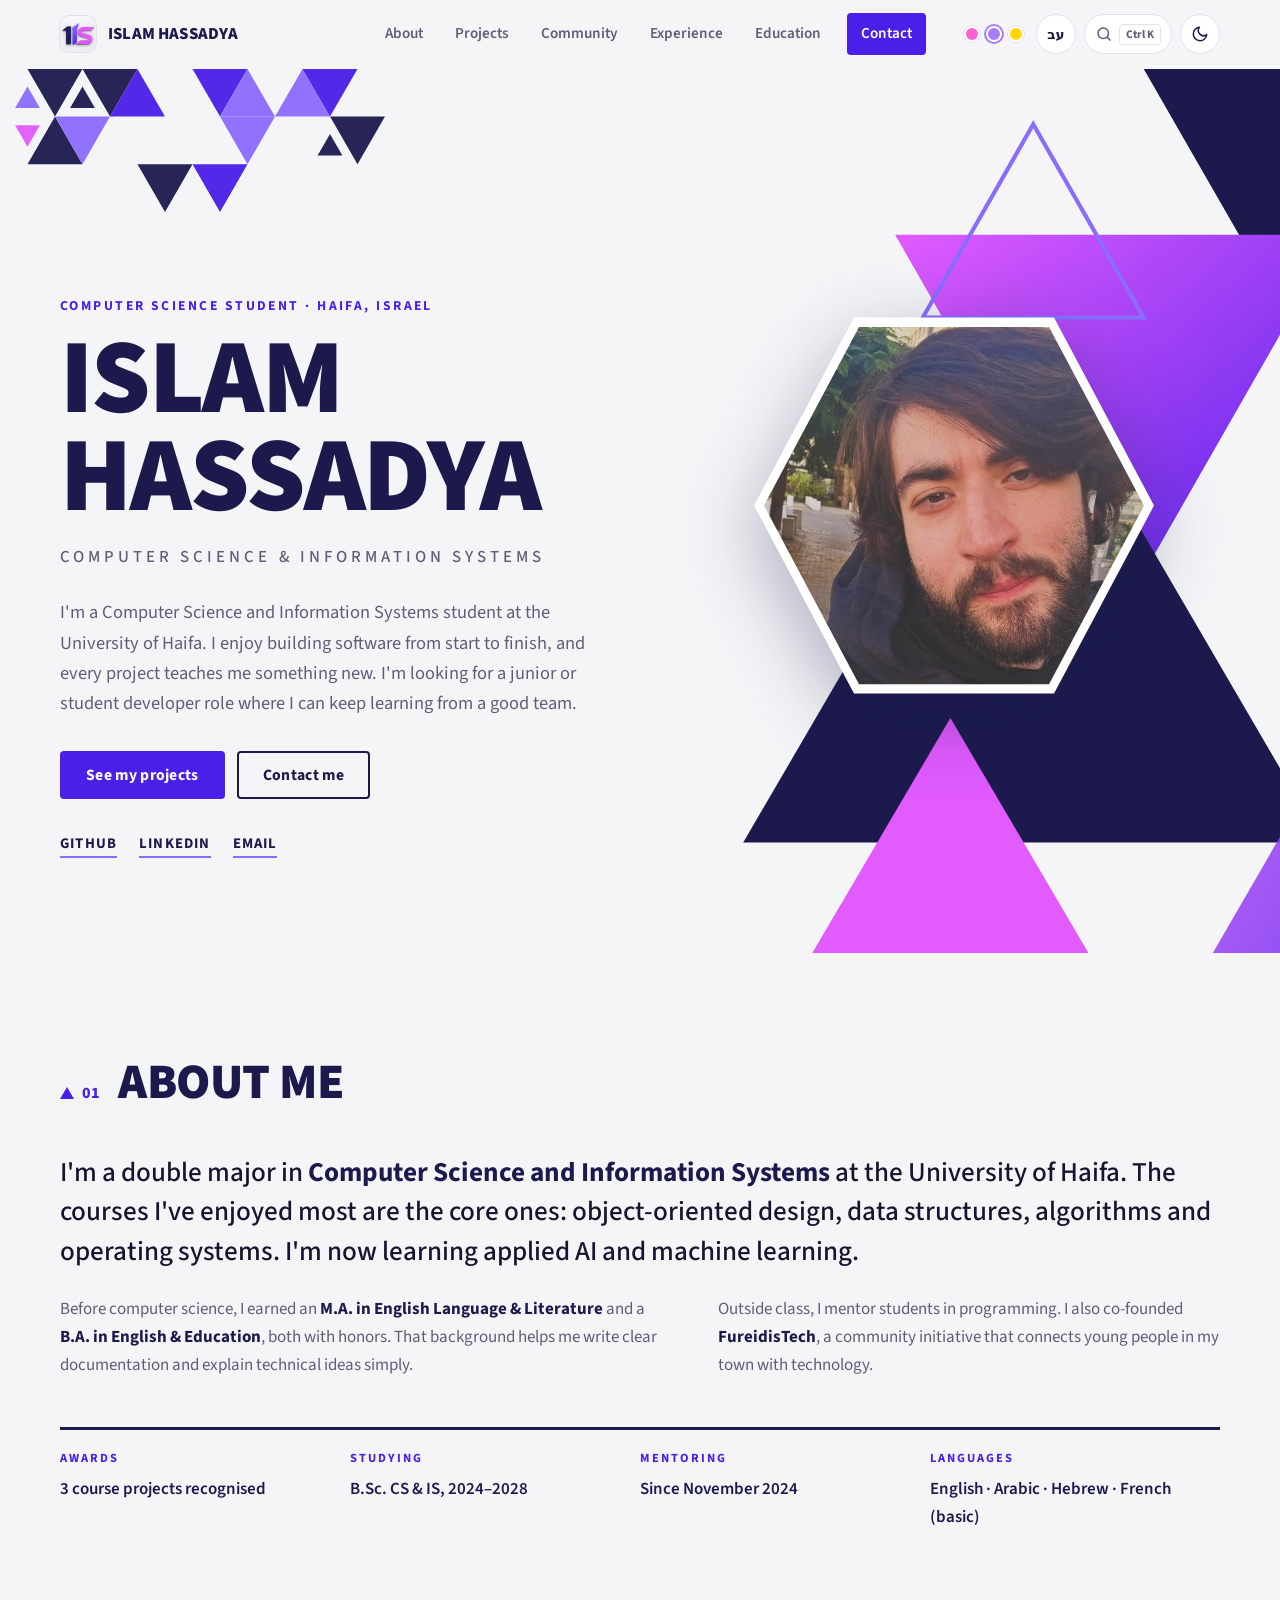
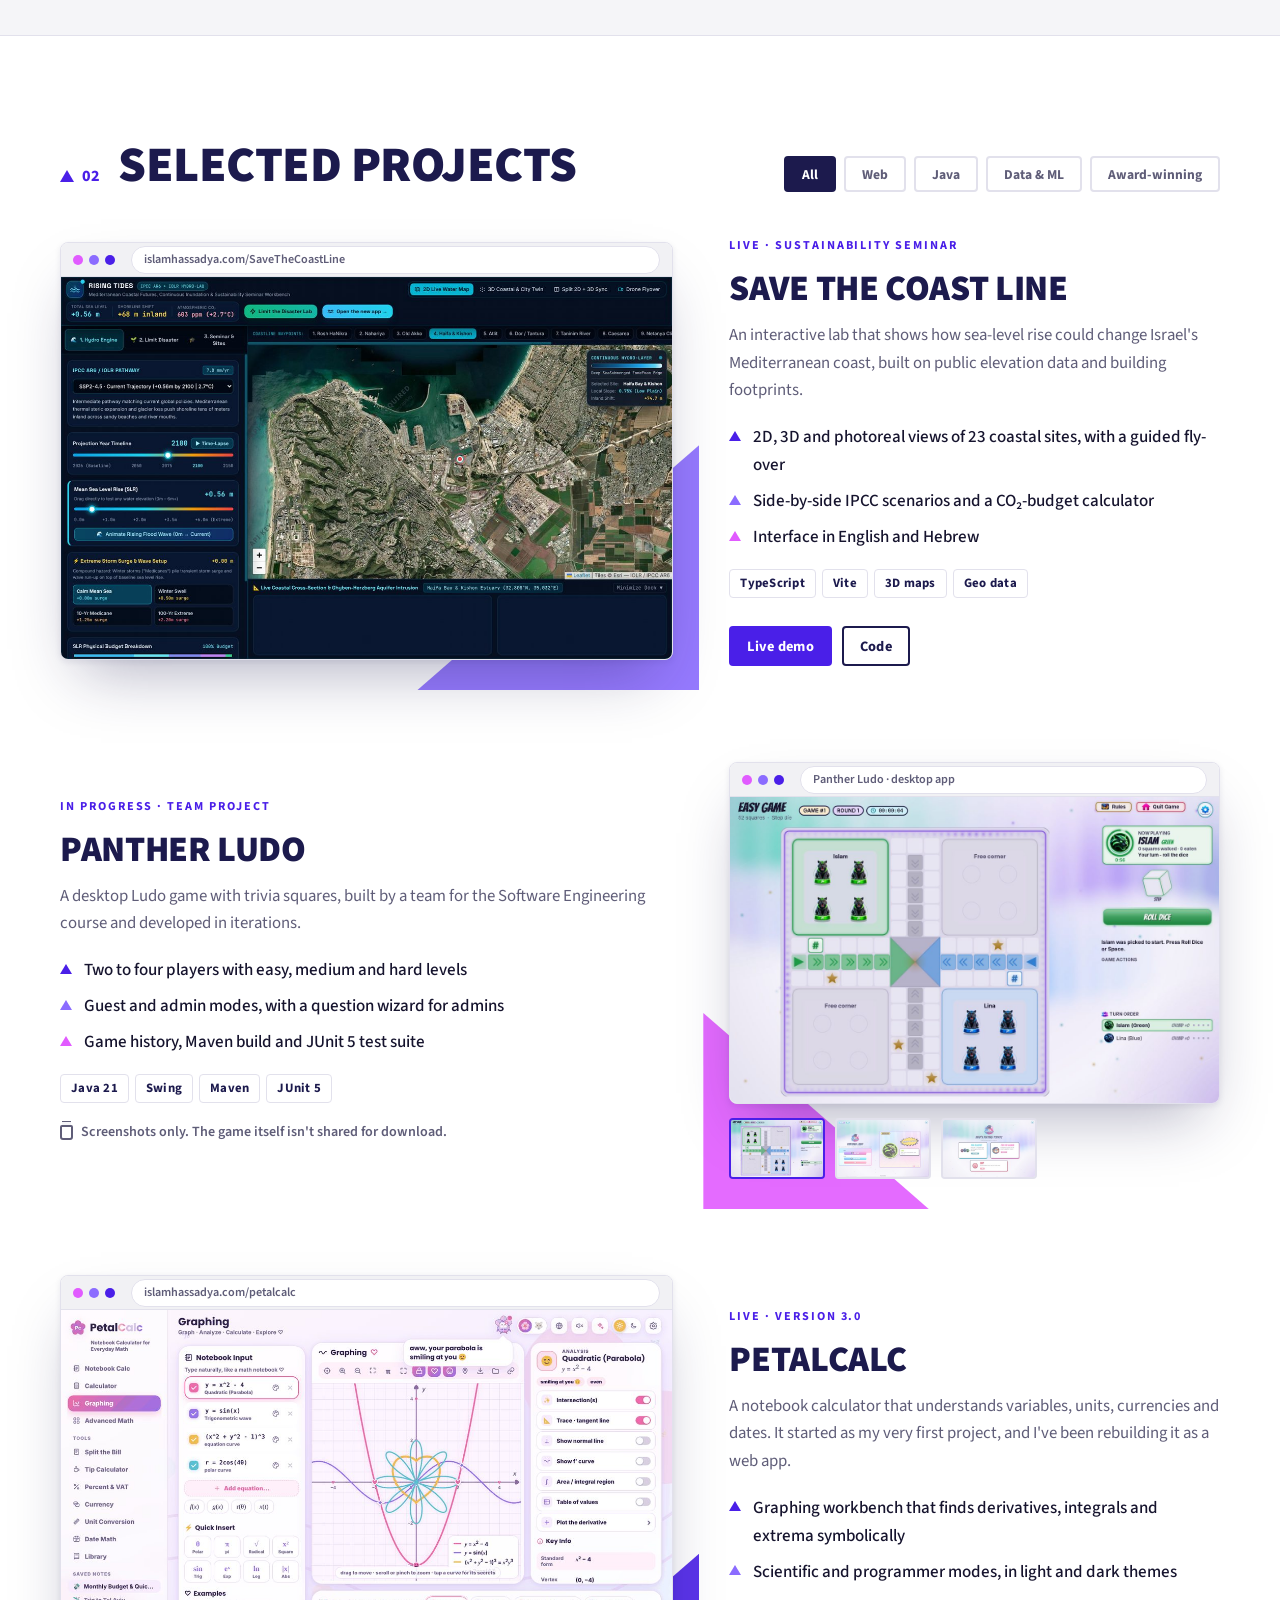
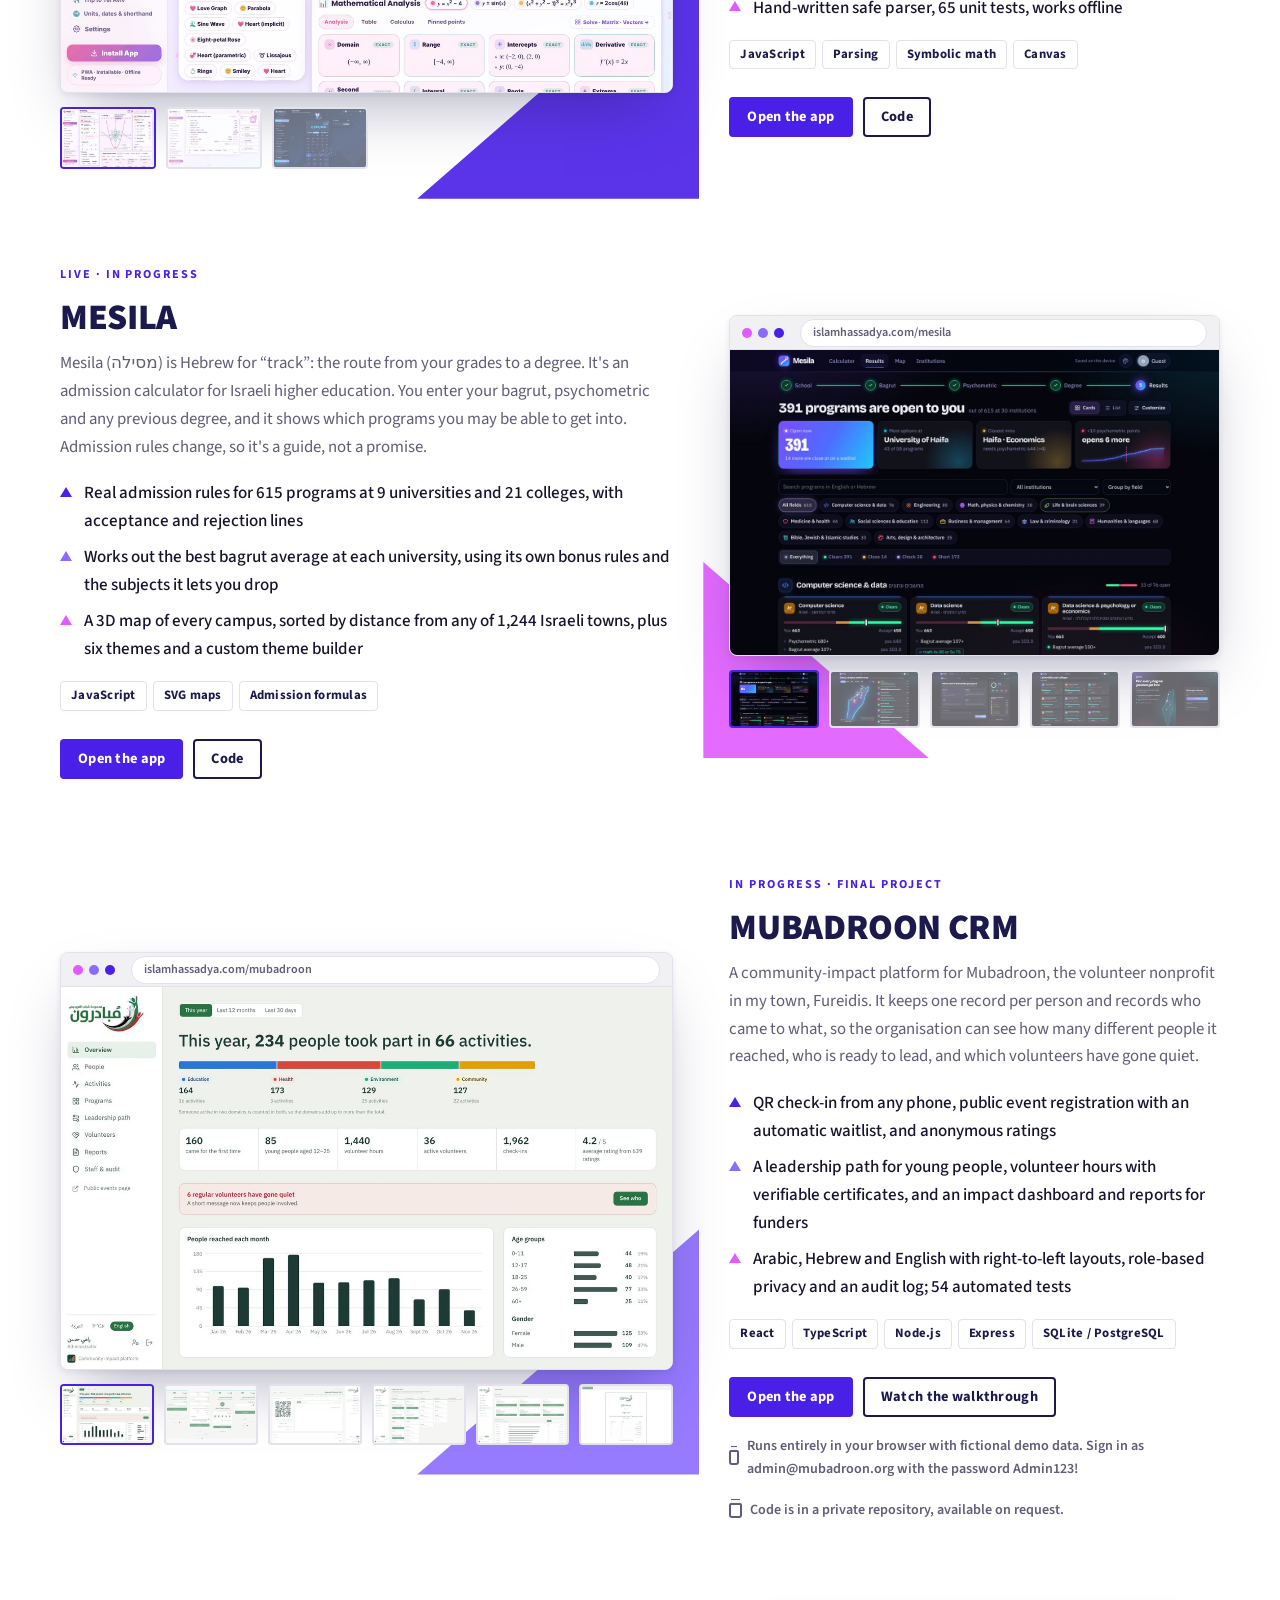
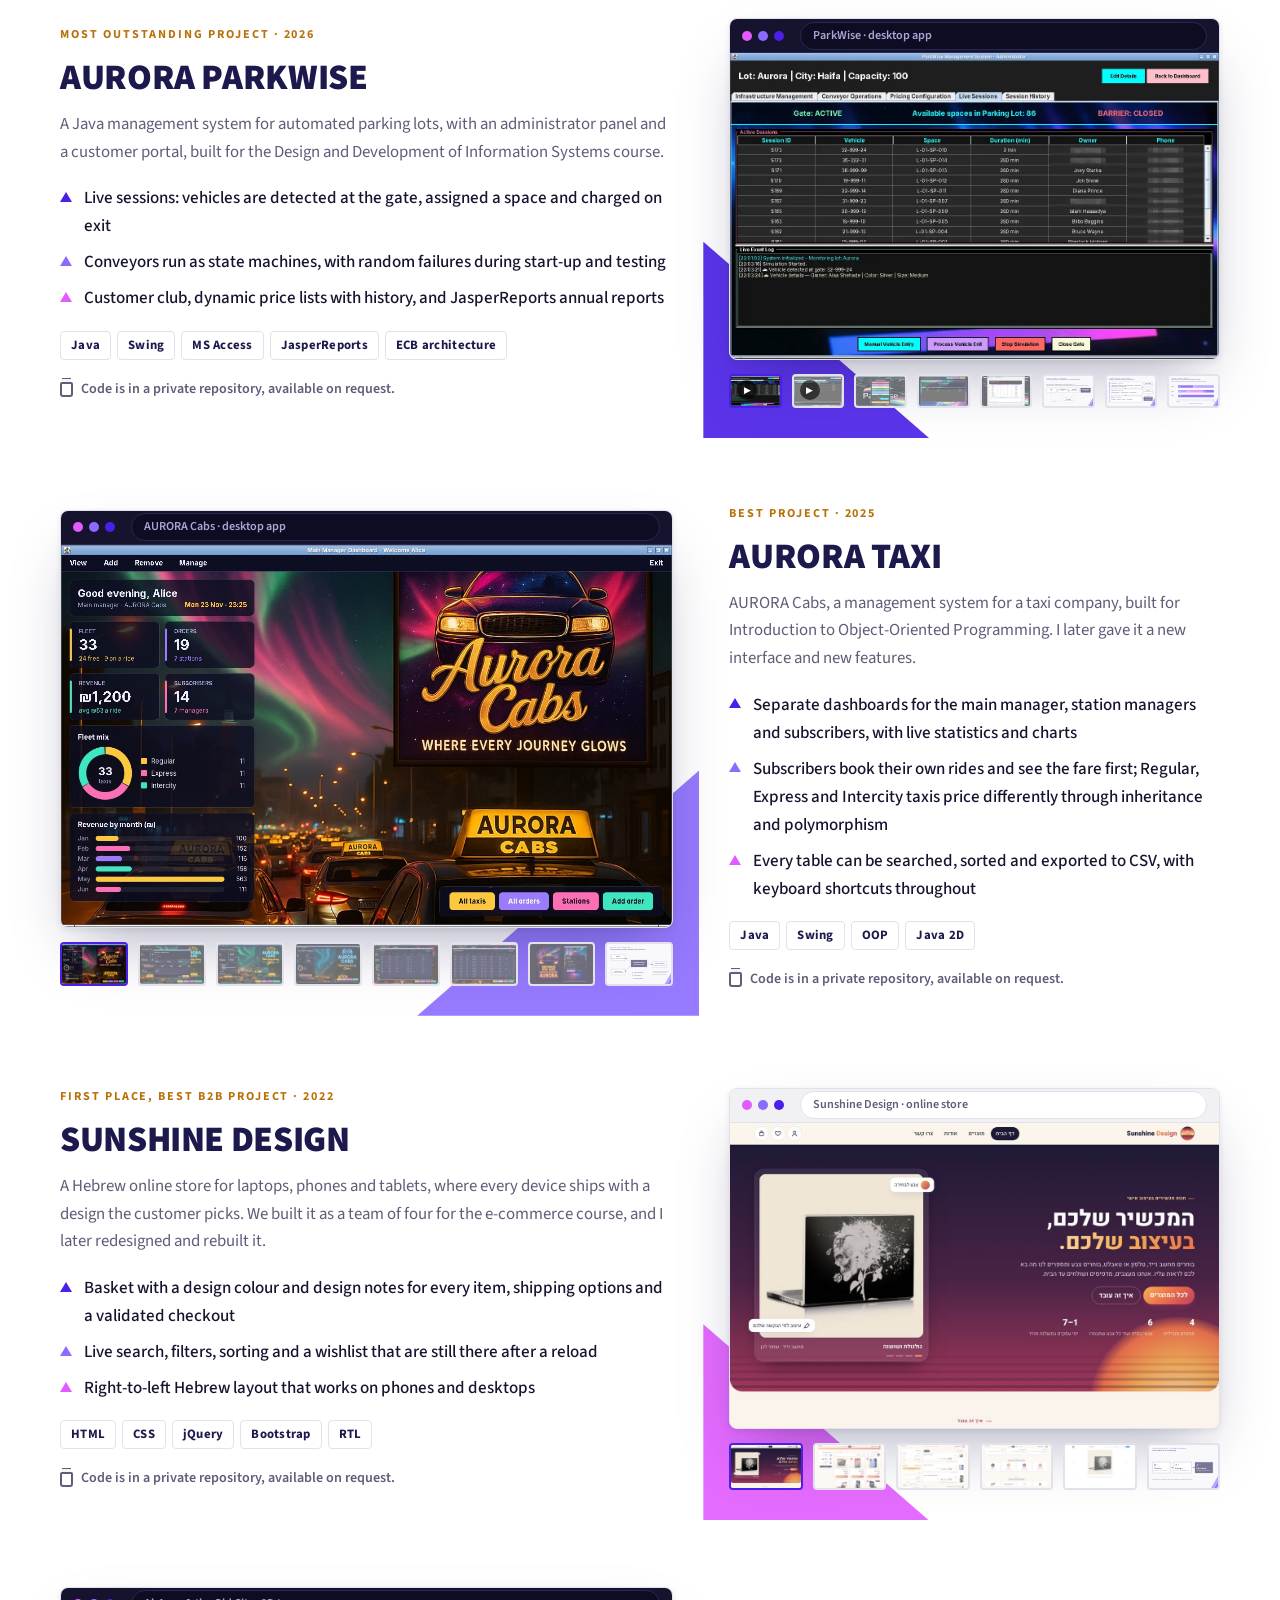
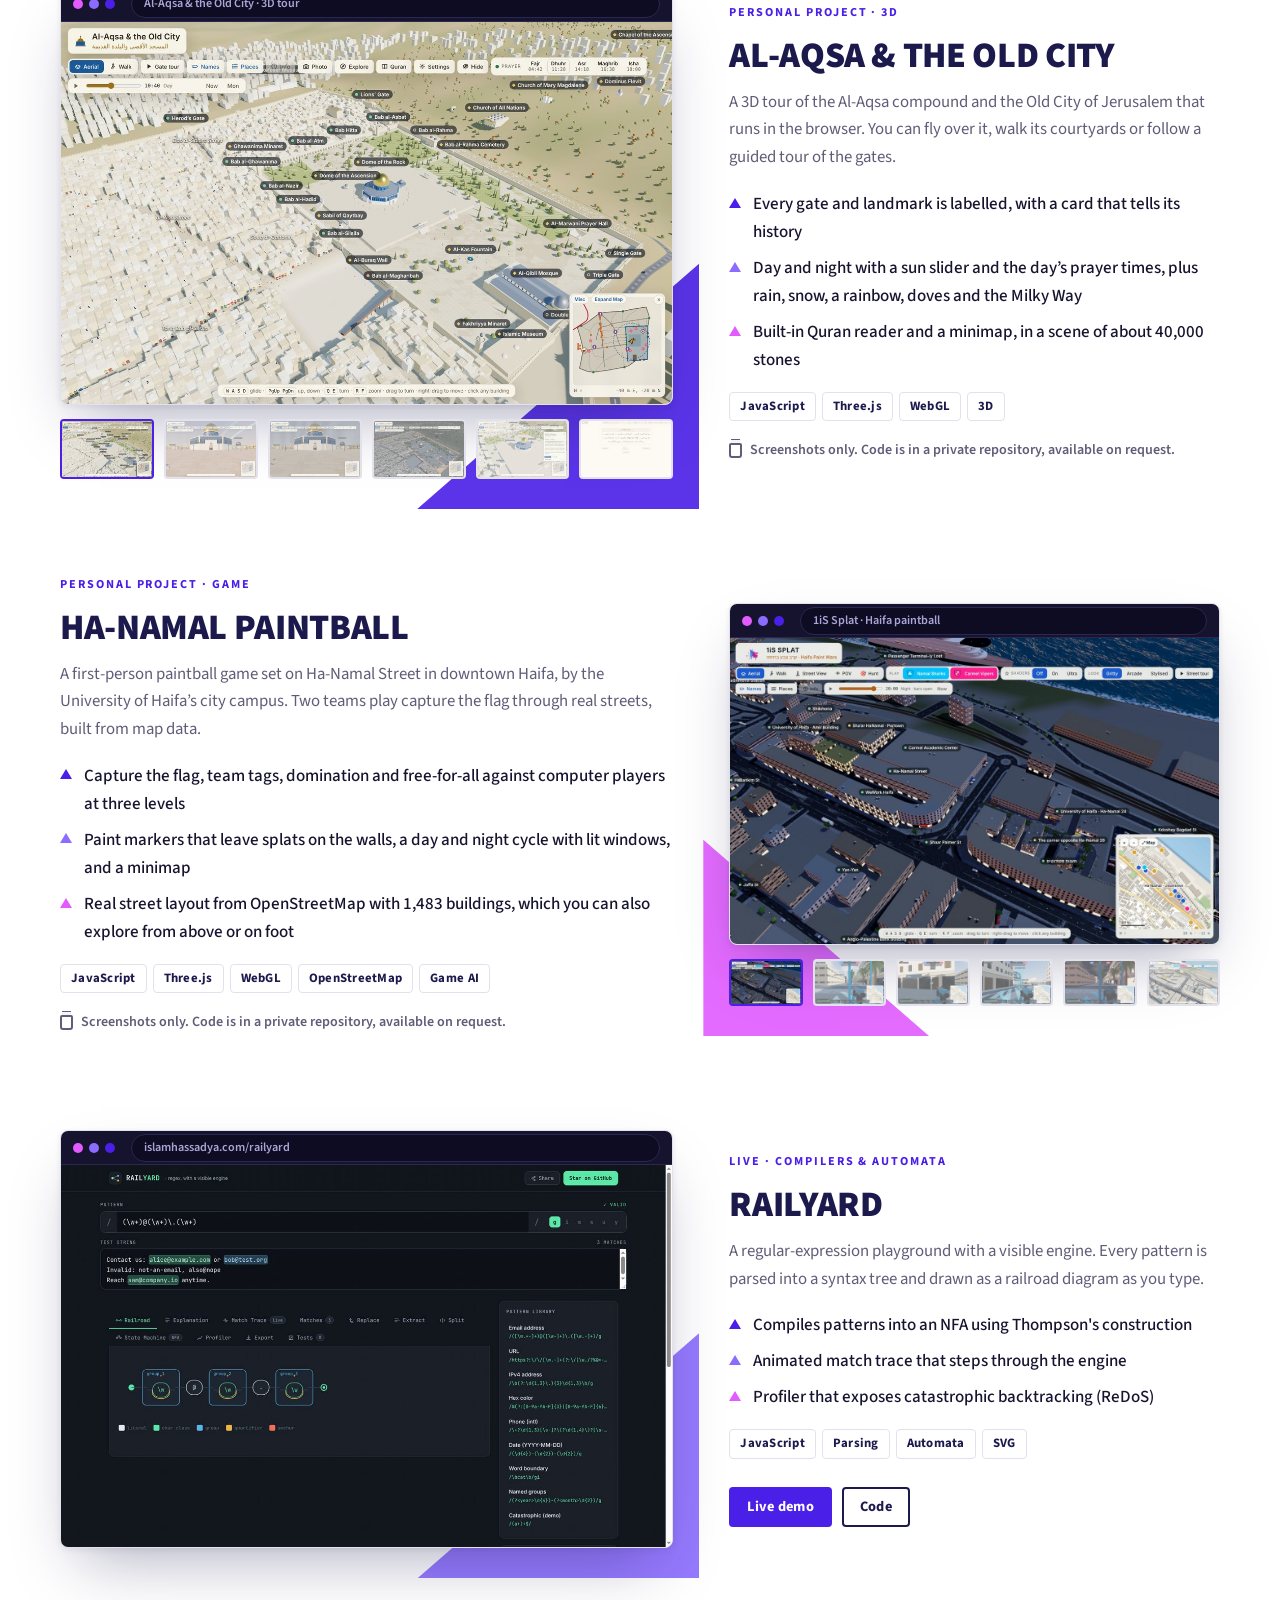
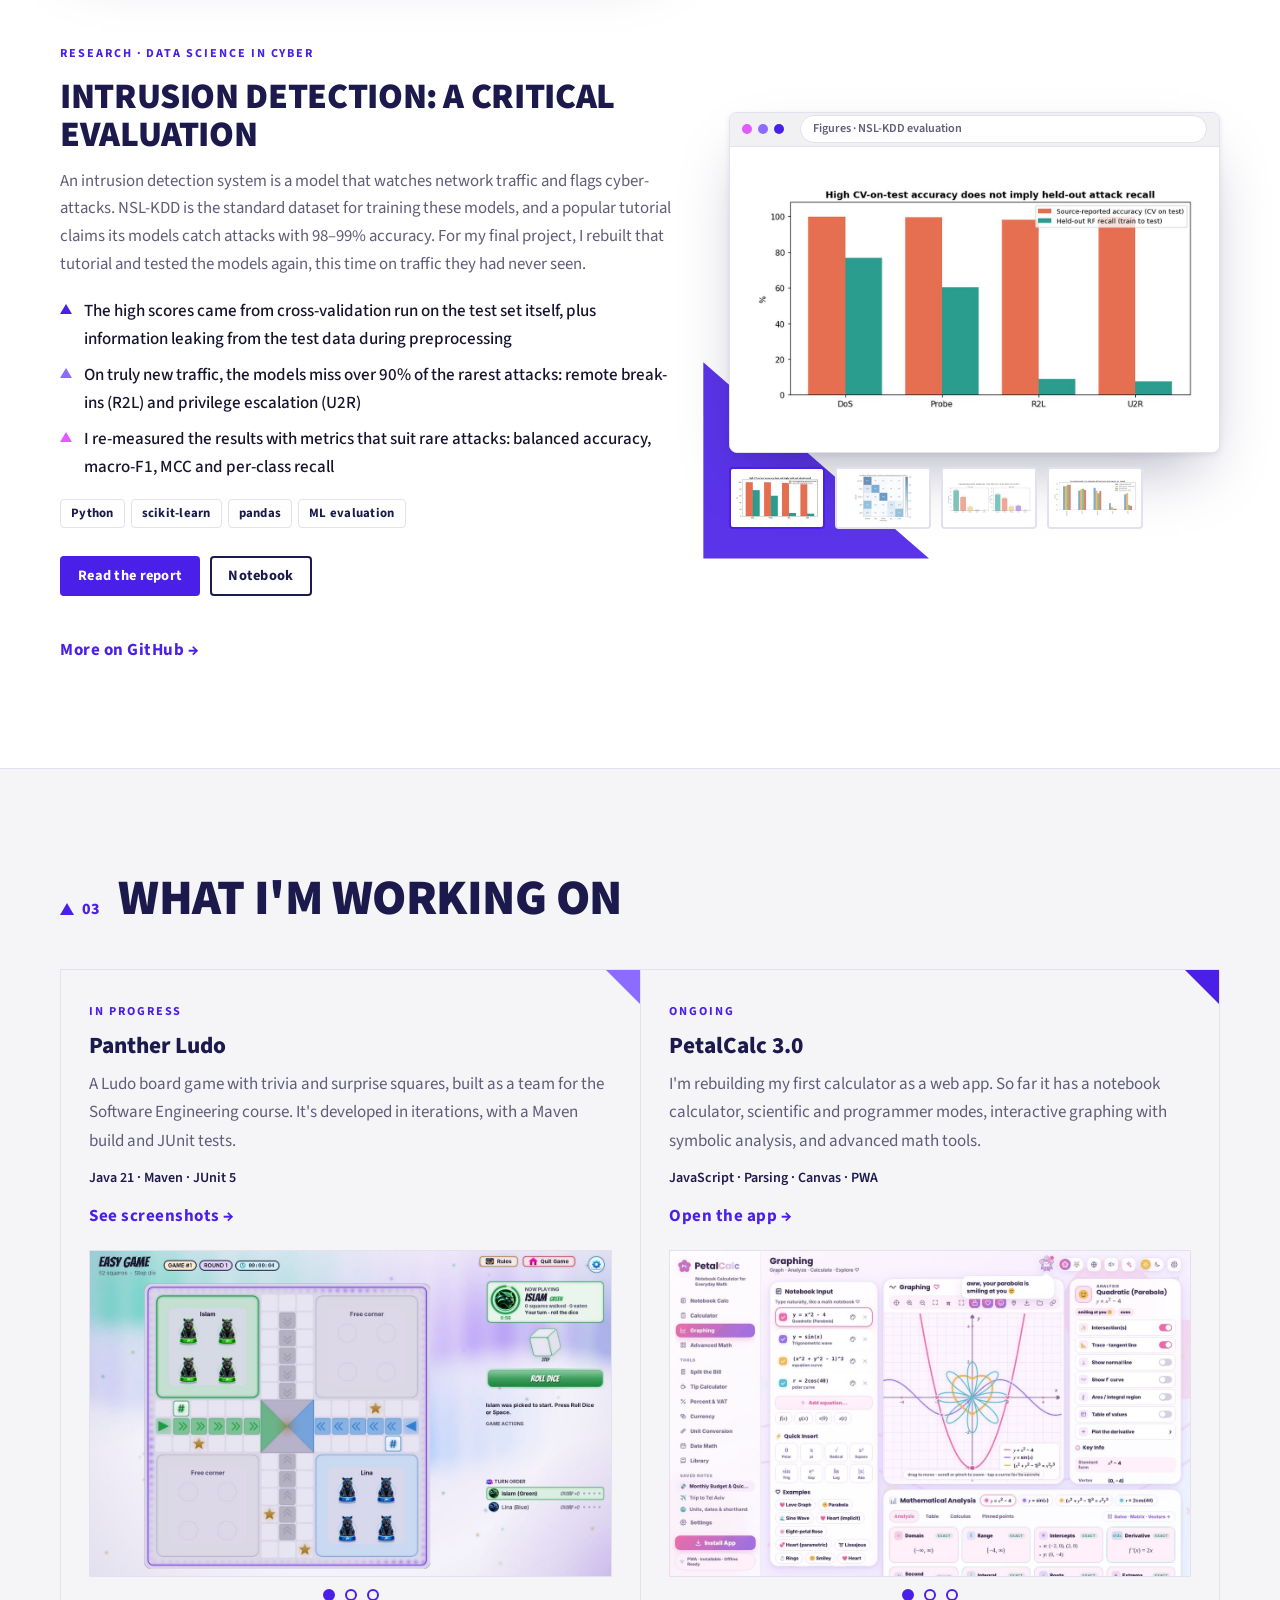
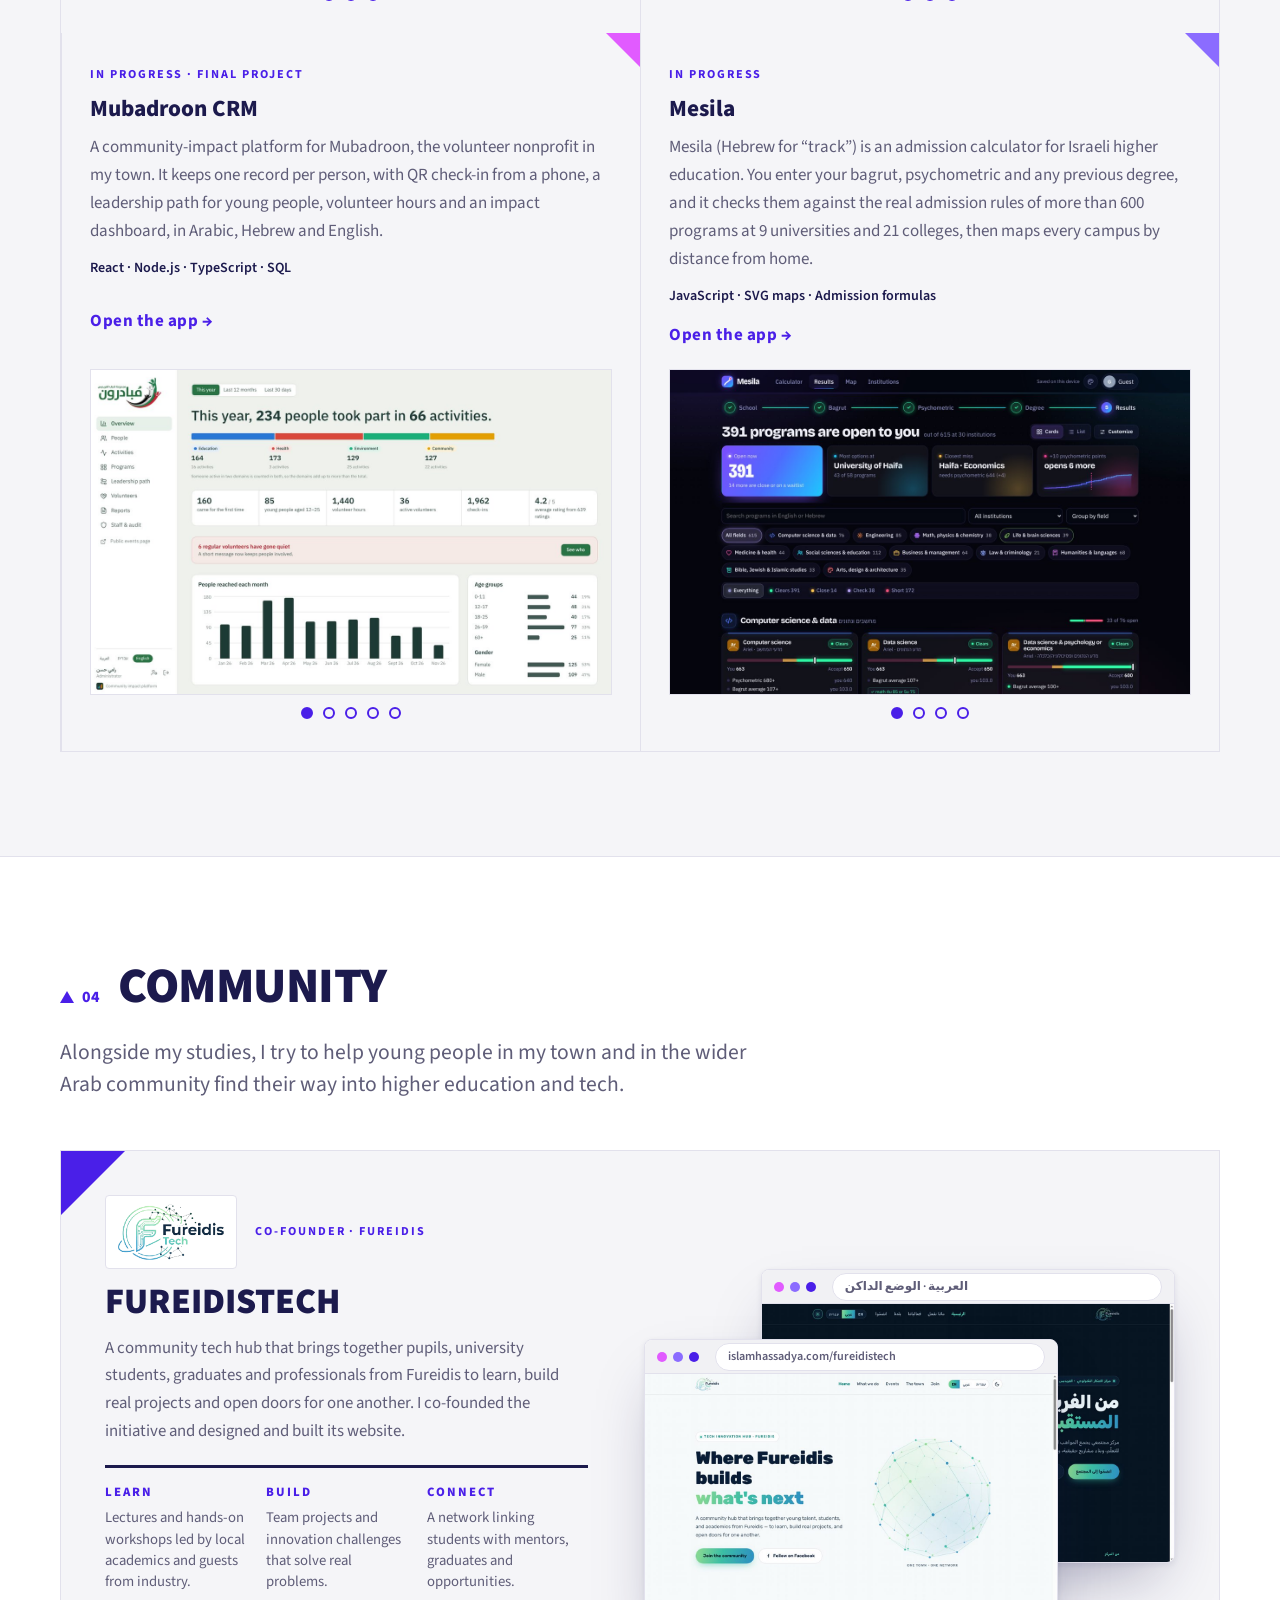
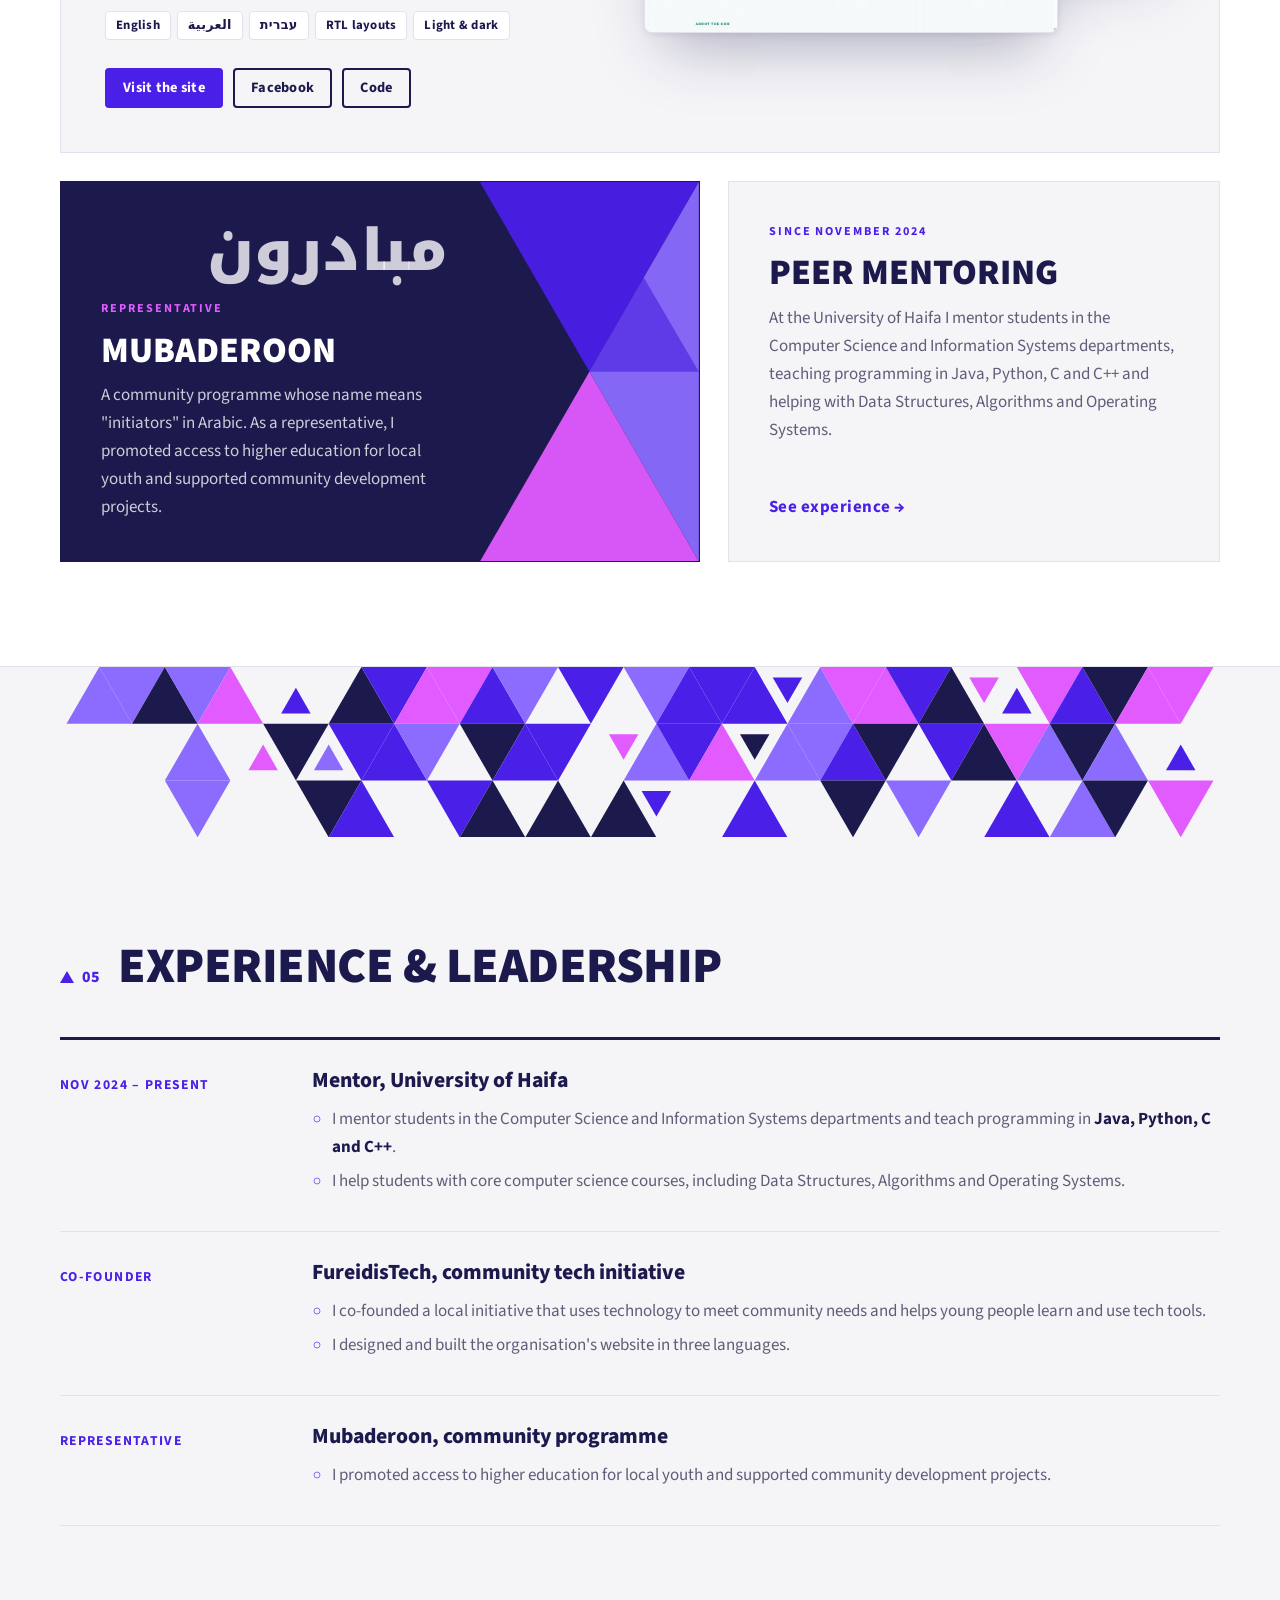
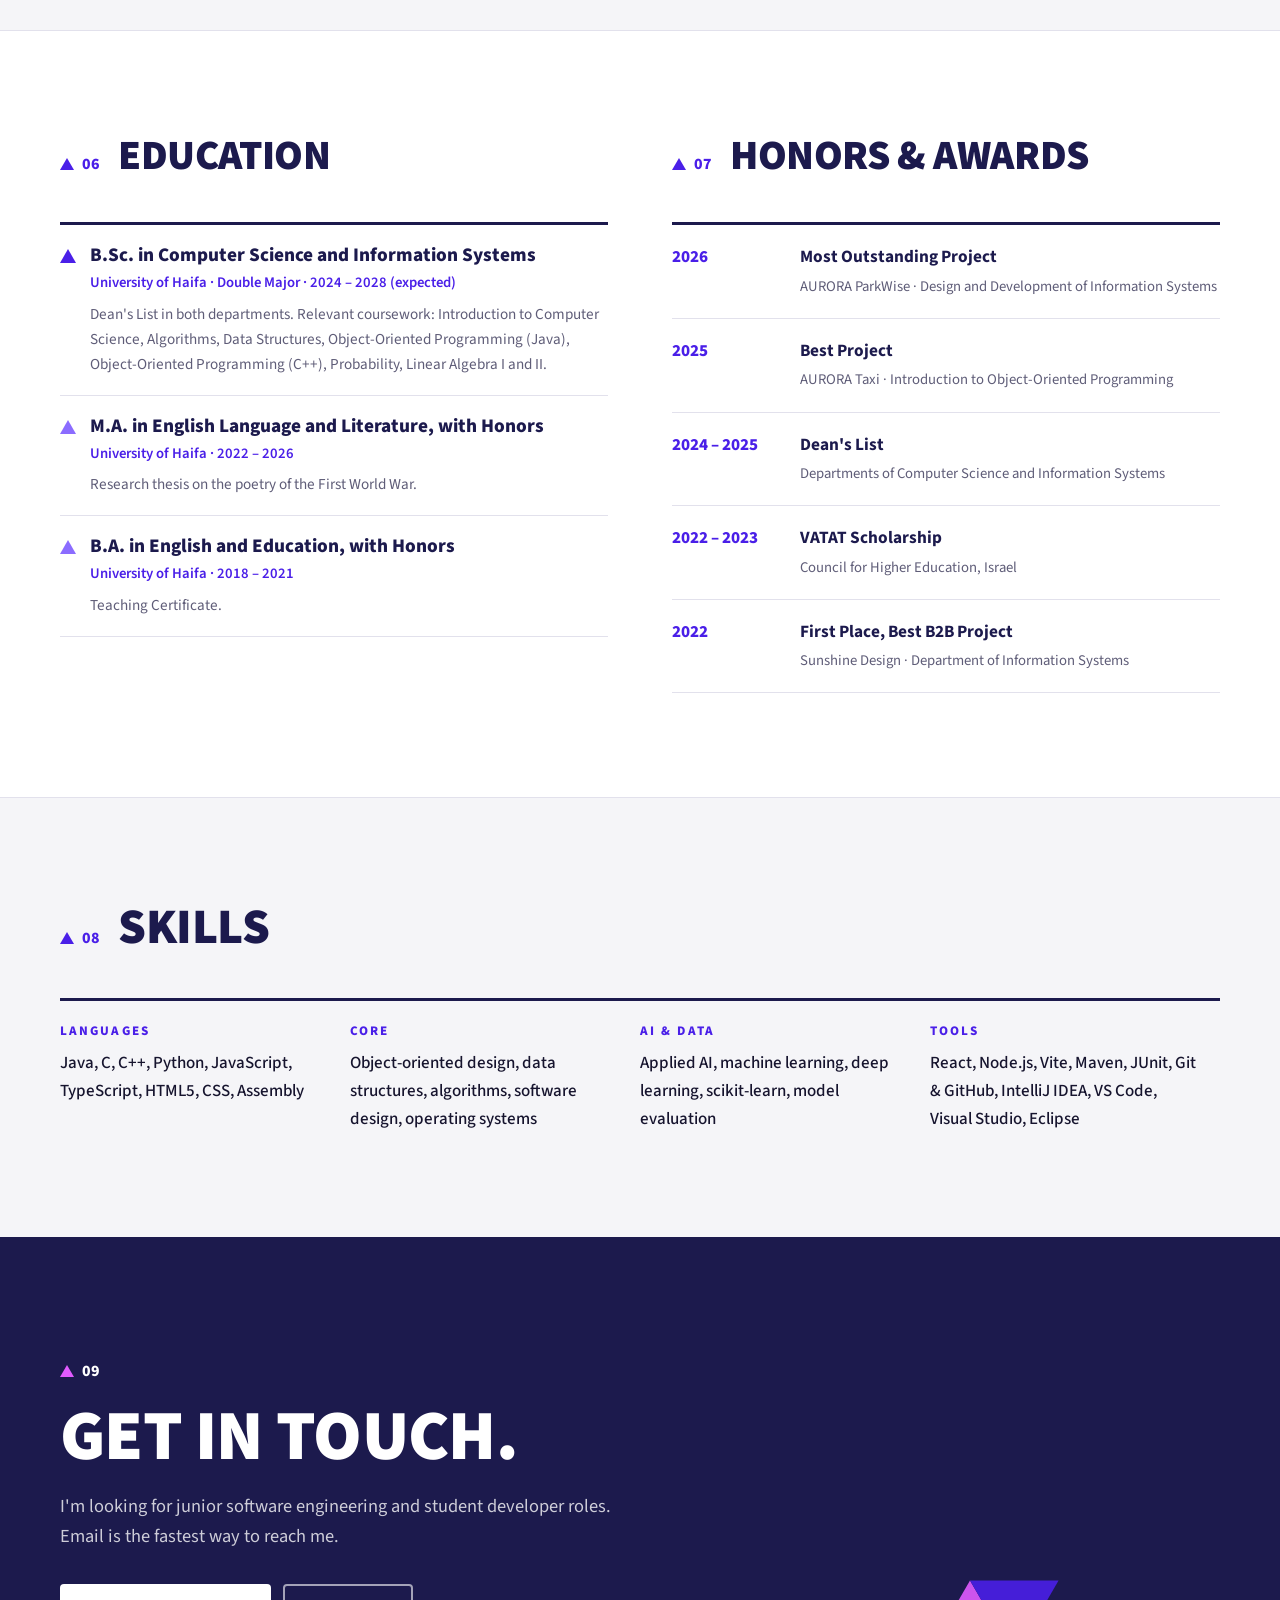
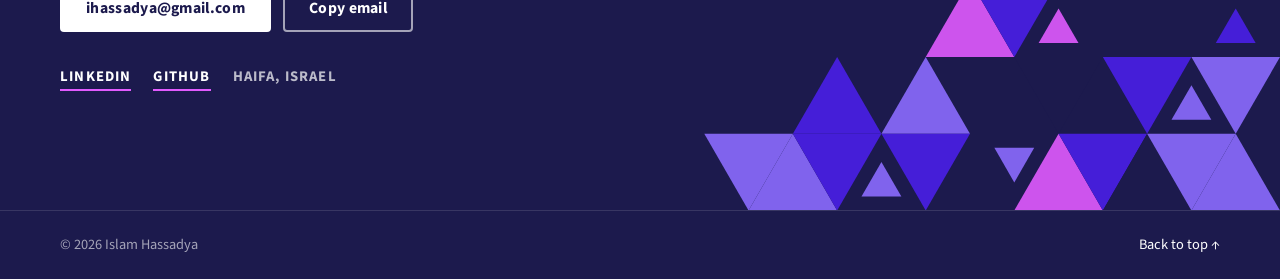
==== commit 92ed6082: "Tone down site copy to a more humble voice (EN + HE) Co-Authored-By: Claude Opus 5.5 <noreply@anthro" ====
--- a/index.html
+++ b/index.html
@@ -3,10 +3,10 @@
 <head>
   <meta charset="UTF-8" />
   <meta name="viewport" content="width=device-width, initial-scale=1" />
-  <title>Islam Hassadya | Software Engineer</title>
-  <meta name="description" content="Islam Hassadya, aspiring software engineer. Double major B.Sc. in Computer Science and Information Systems at the University of Haifa. Projects, experience and contact." />
+  <title>Islam Hassadya | Computer Science student</title>
+  <meta name="description" content="Islam Hassadya, Computer Science and Information Systems student. Double major B.Sc. in Computer Science and Information Systems at the University of Haifa. Projects, experience and contact." />
   <meta name="author" content="Islam Hassadya" />
-  <meta property="og:title" content="Islam Hassadya | Software Engineer" />
+  <meta property="og:title" content="Islam Hassadya | Computer Science student" />
   <meta property="og:description" content="Projects, experience and contact. Double major B.Sc. in Computer Science & Information Systems, University of Haifa." />
   <meta property="og:url" content="https://islamhassadya.com/" />
   <meta property="og:type" content="website" />
@@ -76,10 +76,10 @@
       <!--GEO:corner--><svg class="geo geo-corner" viewBox="0 0 560 242" aria-hidden="true" focusable="false"><polygon class="g3" points="19.2,49.5 35.0,22.2 50.8,49.5"/><polygon class="g1" points="35.0,0.0 105.0,0.0 70.0,60.6"/><polygon class="g1" points="89.2,49.5 105.0,22.2 120.8,49.5"/><polygon class="g1" points="105.0,0.0 175.0,0.0 140.0,60.6"/><polygon class="g2" points="140.0,60.6 175.0,0.0 210.0,60.6"/><polygon class="g2" points="245.0,0.0 315.0,0.0 280.0,60.6"/><polygon class="g3" points="280.0,60.6 315.0,0.0 350.0,60.6"/><polygon class="g3" points="350.0,60.6 385.0,0.0 420.0,60.6"/><polygon class="g2" points="385.0,0.0 455.0,0.0 420.0,60.6"/><polygon class="g4" points="19.2,71.7 50.8,71.7 35.0,99.0"/><polygon class="g1" points="35.0,121.2 70.0,60.6 105.0,121.2"/><polygon class="g3" points="70.0,60.6 140.0,60.6 105.0,121.2"/><polygon class="g3" points="280.0,60.6 350.0,60.6 315.0,121.2"/><polygon class="g1" points="404.2,110.1 420.0,82.8 435.8,110.1"/><polygon class="g1" points="420.0,60.6 490.0,60.6 455.0,121.2"/><polygon class="g1" points="175.0,121.2 245.0,121.2 210.0,181.9"/><polygon class="g2" points="245.0,121.2 315.0,121.2 280.0,181.9"/></svg><!--/GEO-->
       <div class="wrap hero-in">
         <div class="hero-text">
-          <p class="overline" data-edit>Software Engineer · Haifa, Israel</p>
+          <p class="overline" data-edit>Computer Science student · Haifa, Israel</p>
           <h1 data-edit>Islam<br>Hassadya</h1>
           <p class="spaced" data-edit>Computer Science &amp; Information Systems</p>
-          <p class="lead" data-edit>I build software end to end, from algorithms and system design to interfaces people enjoy using. I'm a double major at the University of Haifa, on the Dean's List, with three award-winning projects. I'm open to junior software engineering roles.</p>
+          <p class="lead" data-edit>I'm a Computer Science and Information Systems student at the University of Haifa. I enjoy building software from start to finish, and every project teaches me something new. I'm looking for a junior or student developer role where I can keep learning from a good team.</p>
           <div class="cta">
             <a class="btn primary" href="#projects">See my projects</a>
             <a class="btn ghost" href="#contact">Contact me</a>
@@ -118,11 +118,11 @@
           <h2 data-edit>About me</h2>
         </div>
         <div class="about-body">
-          <p class="big" data-edit>I'm a double major in <strong>Computer Science and Information Systems</strong> at the University of Haifa. My strongest ground is the core of the field: object-oriented design, data structures, algorithms and operating systems. I'm also growing into applied AI and machine learning.</p>
-          <p data-edit>Before computer science, I earned an <strong>M.A. in English Language &amp; Literature</strong> and a <strong>B.A. in English &amp; Education</strong>, both with honors. That background shows up in my engineering: clear documentation, careful reasoning, and comfort explaining technical ideas to anyone.</p>
+          <p class="big" data-edit>I'm a double major in <strong>Computer Science and Information Systems</strong> at the University of Haifa. The courses I've enjoyed most are the core ones: object-oriented design, data structures, algorithms and operating systems. I'm now learning applied AI and machine learning.</p>
+          <p data-edit>Before computer science, I earned an <strong>M.A. in English Language &amp; Literature</strong> and a <strong>B.A. in English &amp; Education</strong>, both with honors. That background helps me write clear documentation and explain technical ideas simply.</p>
           <p data-edit>Outside class, I mentor students in programming. I also co-founded <strong>FureidisTech</strong>, a community initiative that connects young people in my town with technology.</p>
           <dl class="facts">
-            <div><dt>Awards</dt><dd data-edit>3 award-winning projects</dd></div>
+            <div><dt>Awards</dt><dd data-edit>3 course projects recognised</dd></div>
             <div><dt>Studying</dt><dd data-edit>B.Sc. CS &amp; IS, 2024–2028</dd></div>
             <div><dt>Mentoring</dt><dd data-edit>Since November 2024</dd></div>
             <div><dt>Languages</dt><dd data-edit>English · Arabic · Hebrew · French (basic)</dd></div>
@@ -157,11 +157,11 @@
             <div class="case-body">
               <p class="label" data-edit>Live · Sustainability seminar</p>
               <h3 data-edit>Save The Coast Line</h3>
-              <p data-edit>An interactive lab that shows how sea-level rise would reshape Israel's Mediterranean coast, built on real elevation data and real building footprints.</p>
+              <p data-edit>An interactive lab that shows how sea-level rise could change Israel's Mediterranean coast, built on public elevation data and building footprints.</p>
               <ul class="hl">
                 <li data-edit>2D, 3D and photoreal views of 23 coastal sites, with a guided fly-over</li>
                 <li data-edit>Side-by-side IPCC scenarios and a CO₂-budget calculator</li>
-                <li data-edit>Fully bilingual interface in English and Hebrew</li>
+                <li data-edit>Interface in English and Hebrew</li>
               </ul>
               <ul class="tags"><li>TypeScript</li><li>Vite</li><li>3D maps</li><li>Geo data</li></ul>
               <div class="p-links"><a class="btn primary sm" href="/SaveTheCoastLine/">Live demo</a><a class="btn ghost sm" href="https://github.com/IslamHassadya11/SaveTheCoastLine" target="_blank" rel="noopener">Code</a></div>
@@ -209,7 +209,7 @@
             <div class="case-body">
               <p class="label" data-edit>Live · Version 3.0</p>
               <h3 data-edit>PetalCalc</h3>
-              <p data-edit>A notebook calculator that understands variables, units, currencies and dates, rebuilt from my very first project into a complete web app.</p>
+              <p data-edit>A notebook calculator that understands variables, units, currencies and dates. It started as my very first project, and I've been rebuilding it as a web app.</p>
               <ul class="hl">
                 <li data-edit>Graphing workbench that finds derivatives, integrals and extrema symbolically</li>
                 <li data-edit>Scientific and programmer modes, in light and dark themes</li>
@@ -237,7 +237,7 @@
             <div class="case-body">
               <p class="label" data-edit>Live · In progress</p>
               <h3 data-edit>Mesila</h3>
-              <p data-edit>Mesila (מסילה) is Hebrew for “track”: the route from your grades to a degree. It's an admission calculator for Israeli higher education. You enter your bagrut, psychometric and any previous degree, and it shows every program you can get into.</p>
+              <p data-edit>Mesila (מסילה) is Hebrew for “track”: the route from your grades to a degree. It's an admission calculator for Israeli higher education. You enter your bagrut, psychometric and any previous degree, and it shows which programs you may be able to get into. Admission rules change, so it's a guide, not a promise.</p>
               <ul class="hl">
                 <li data-edit>Real admission rules for 615 programs at 9 universities and 21 colleges, with acceptance and rejection lines</li>
                 <li data-edit>Works out the best bagrut average at each university, using its own bonus rules and the subjects it lets you drop</li>
@@ -297,9 +297,9 @@
               </div>
             </div>
             <div class="case-body">
-              <p class="label award" data-edit>★ Most Outstanding Project · 2026</p>
+              <p class="label award" data-edit>Most Outstanding Project · 2026</p>
               <h3 data-edit>AURORA ParkWise</h3>
-              <p data-edit>A Java management system for automated parking lots, with an administrator command centre and a customer portal, built for the Design and Development of Information Systems course.</p>
+              <p data-edit>A Java management system for automated parking lots, with an administrator panel and a customer portal, built for the Design and Development of Information Systems course.</p>
               <ul class="hl">
                 <li data-edit>Live sessions: vehicles are detected at the gate, assigned a space and charged on exit</li>
                 <li data-edit>Conveyors run as state machines, with random failures during start-up and testing</li>
@@ -328,7 +328,7 @@
               </div>
             </div>
             <div class="case-body">
-              <p class="label award" data-edit>★ Best Project · 2025</p>
+              <p class="label award" data-edit>Best Project · 2025</p>
               <h3 data-edit>AURORA Taxi</h3>
               <p data-edit>AURORA Cabs, a management system for a taxi company, built for Introduction to Object-Oriented Programming. I later gave it a new interface and new features.</p>
               <ul class="hl">
@@ -357,7 +357,7 @@
               </div>
             </div>
             <div class="case-body">
-              <p class="label award" data-edit>★ First Place, Best B2B Project · 2022</p>
+              <p class="label award" data-edit>First Place, Best B2B Project · 2022</p>
               <h3 data-edit>Sunshine Design</h3>
               <p data-edit>A Hebrew online store for laptops, phones and tablets, where every device ships with a design the customer picks. We built it as a team of four for the e-commerce course, and I later redesigned and rebuilt it.</p>
               <ul class="hl">
@@ -437,7 +437,7 @@
               <h3 data-edit>RAILYARD</h3>
               <p data-edit>A regular-expression playground with a visible engine. Every pattern is parsed into a syntax tree and drawn as a railroad diagram as you type.</p>
               <ul class="hl">
-                <li data-edit>Compiles patterns into a real NFA using Thompson's construction</li>
+                <li data-edit>Compiles patterns into an NFA using Thompson's construction</li>
                 <li data-edit>Animated match trace that steps through the engine</li>
                 <li data-edit>Profiler that exposes catastrophic backtracking (ReDoS)</li>
               </ul>
@@ -462,11 +462,11 @@
             <div class="case-body">
               <p class="label" data-edit>Research · Data Science in Cyber</p>
               <h3 data-edit>Intrusion Detection: a Critical Evaluation</h3>
-              <p data-edit>An intrusion detection system is a model that watches network traffic and flags cyber-attacks. NSL-KDD is the standard dataset for training these models, and a popular tutorial claims its models catch attacks with 98–99% accuracy. For my final project, I rebuilt that tutorial and tested the models properly, on traffic they had never seen.</p>
+              <p data-edit>An intrusion detection system is a model that watches network traffic and flags cyber-attacks. NSL-KDD is the standard dataset for training these models, and a popular tutorial claims its models catch attacks with 98–99% accuracy. For my final project, I rebuilt that tutorial and tested the models again, this time on traffic they had never seen.</p>
               <ul class="hl">
                 <li data-edit>The high scores came from cross-validation run on the test set itself, plus information leaking from the test data during preprocessing</li>
                 <li data-edit>On truly new traffic, the models miss over 90% of the rarest attacks: remote break-ins (R2L) and privilege escalation (U2R)</li>
-                <li data-edit>I re-measured everything with metrics that stay honest when attacks are rare: balanced accuracy, macro-F1, MCC and per-class recall</li>
+                <li data-edit>I re-measured the results with metrics that suit rare attacks: balanced accuracy, macro-F1, MCC and per-class recall</li>
               </ul>
               <ul class="tags"><li>Python</li><li>scikit-learn</li><li>pandas</li><li>ML evaluation</li></ul>
               <div class="p-links"><a class="btn primary sm" href="https://github.com/IslamHassadya11/nsl-kdd-critical-evaluation/blob/main/Report_Islam_Hassadya.pdf" target="_blank" rel="noopener">Read the report</a><a class="btn ghost sm" href="https://github.com/IslamHassadya11/nsl-kdd-critical-evaluation" target="_blank" rel="noopener">Notebook</a></div>
@@ -500,7 +500,7 @@
           <article class="now-card">
             <p class="label" data-edit>Ongoing</p>
             <h3 data-edit>PetalCalc 3.0</h3>
-            <p data-edit>I rebuilt my first calculator into a complete web app. It has a notebook calculator, scientific and programmer modes, interactive graphing with symbolic analysis, and advanced math tools.</p>
+            <p data-edit>I'm rebuilding my first calculator as a web app. So far it has a notebook calculator, scientific and programmer modes, interactive graphing with symbolic analysis, and advanced math tools.</p>
             <p class="stack" data-edit>JavaScript · Parsing · Canvas · PWA</p>
             <a class="arrow" href="/petalcalc/">Open the app</a>
             <div class="reel" data-reel>
@@ -541,7 +541,7 @@
           <span class="num">04</span>
           <h2 data-edit>Community</h2>
         </div>
-        <p class="sec-lead" data-edit>Technology matters most when it opens doors. Alongside my studies, I help young people in my town and in the wider Arab community find their way into higher education and tech.</p>
+        <p class="sec-lead" data-edit>Alongside my studies, I try to help young people in my town and in the wider Arab community find their way into higher education and tech.</p>
 
         <article class="org">
           <div class="org-body">
@@ -684,7 +684,7 @@
       <!--GEO:contact--><svg class="geo geo-contact" viewBox="0 0 560 346" aria-hidden="true" focusable="false"><polygon class="g4" points="240.0,207.8 280.0,138.6 320.0,207.8"/><polygon class="g2" points="280.0,138.6 360.0,138.6 320.0,207.8"/><polygon class="g4" points="342.0,195.1 360.0,164.0 378.0,195.1"/><polygon class="g2" points="502.0,195.1 520.0,164.0 538.0,195.1"/><polygon class="g2" points="120.0,277.1 160.0,207.8 200.0,277.1"/><polygon class="g3" points="200.0,277.1 240.0,207.8 280.0,277.1"/><polygon class="g1" points="320.0,207.8 400.0,207.8 360.0,277.1"/><polygon class="g2" points="400.0,207.8 480.0,207.8 440.0,277.1"/><polygon class="g3" points="462.0,264.4 480.0,233.2 498.0,264.4"/><polygon class="g3" points="480.0,207.8 560.0,207.8 520.0,277.1"/><polygon class="g3" points="40.0,277.1 120.0,277.1 80.0,346.4"/><polygon class="g3" points="80.0,346.4 120.0,277.1 160.0,346.4"/><polygon class="g2" points="120.0,277.1 200.0,277.1 160.0,346.4"/><polygon class="g3" points="182.0,333.7 200.0,302.5 218.0,333.7"/><polygon class="g2" points="200.0,277.1 280.0,277.1 240.0,346.4"/><polygon class="g3" points="302.0,289.8 338.0,289.8 320.0,321.0"/><polygon class="g4" points="320.0,346.4 360.0,277.1 400.0,346.4"/><polygon class="g2" points="360.0,277.1 440.0,277.1 400.0,346.4"/><polygon class="g1" points="400.0,346.4 440.0,277.1 480.0,346.4"/><polygon class="g3" points="440.0,277.1 520.0,277.1 480.0,346.4"/><polygon class="g3" points="480.0,346.4 520.0,277.1 560.0,346.4"/></svg><!--/GEO-->
       <div class="wrap contact-in">
         <span class="num light">09</span>
-        <h2 data-edit>Let's work together.</h2>
+        <h2 data-edit>Get in touch.</h2>
         <p data-edit>I'm looking for junior software engineering and student developer roles. Email is the fastest way to reach me.</p>
         <div class="cta">
           <a class="btn light" href="mailto:ihassadya@gmail.com" id="emailBtn">ihassadya@gmail.com</a>
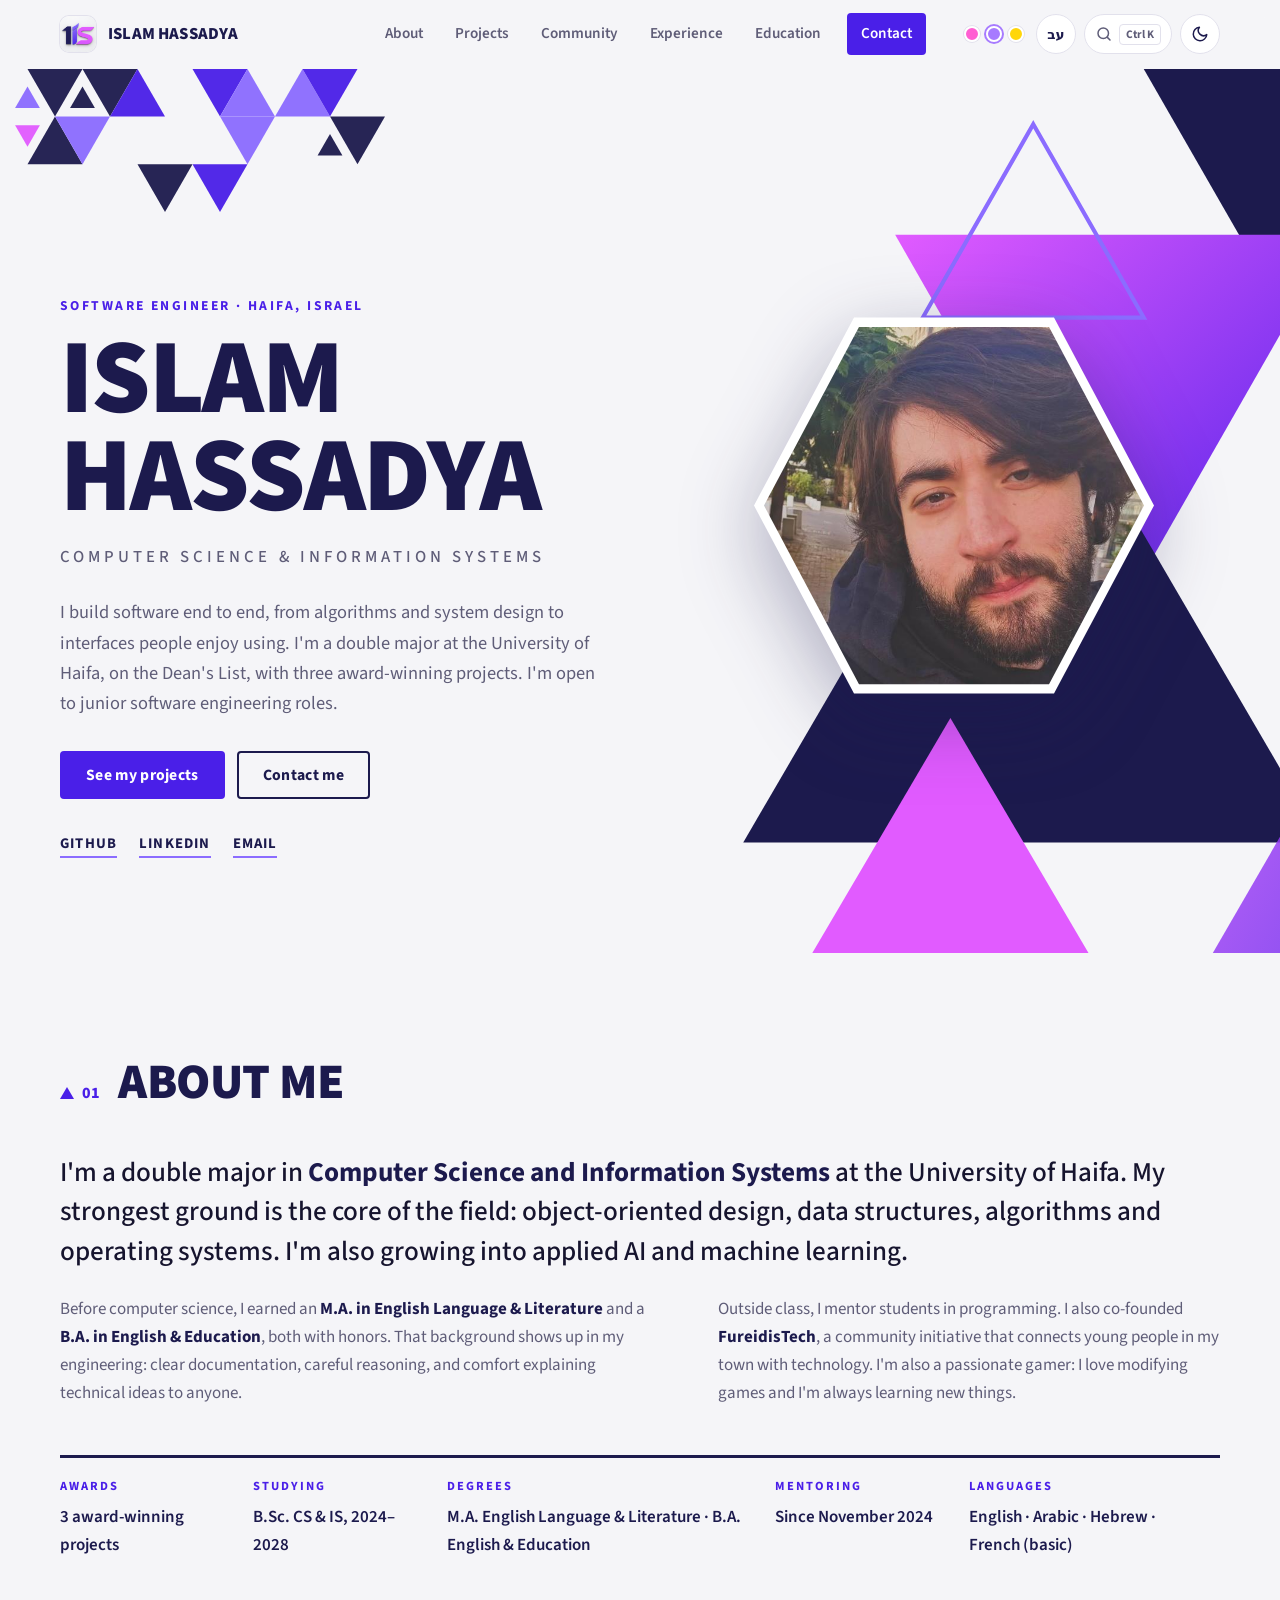
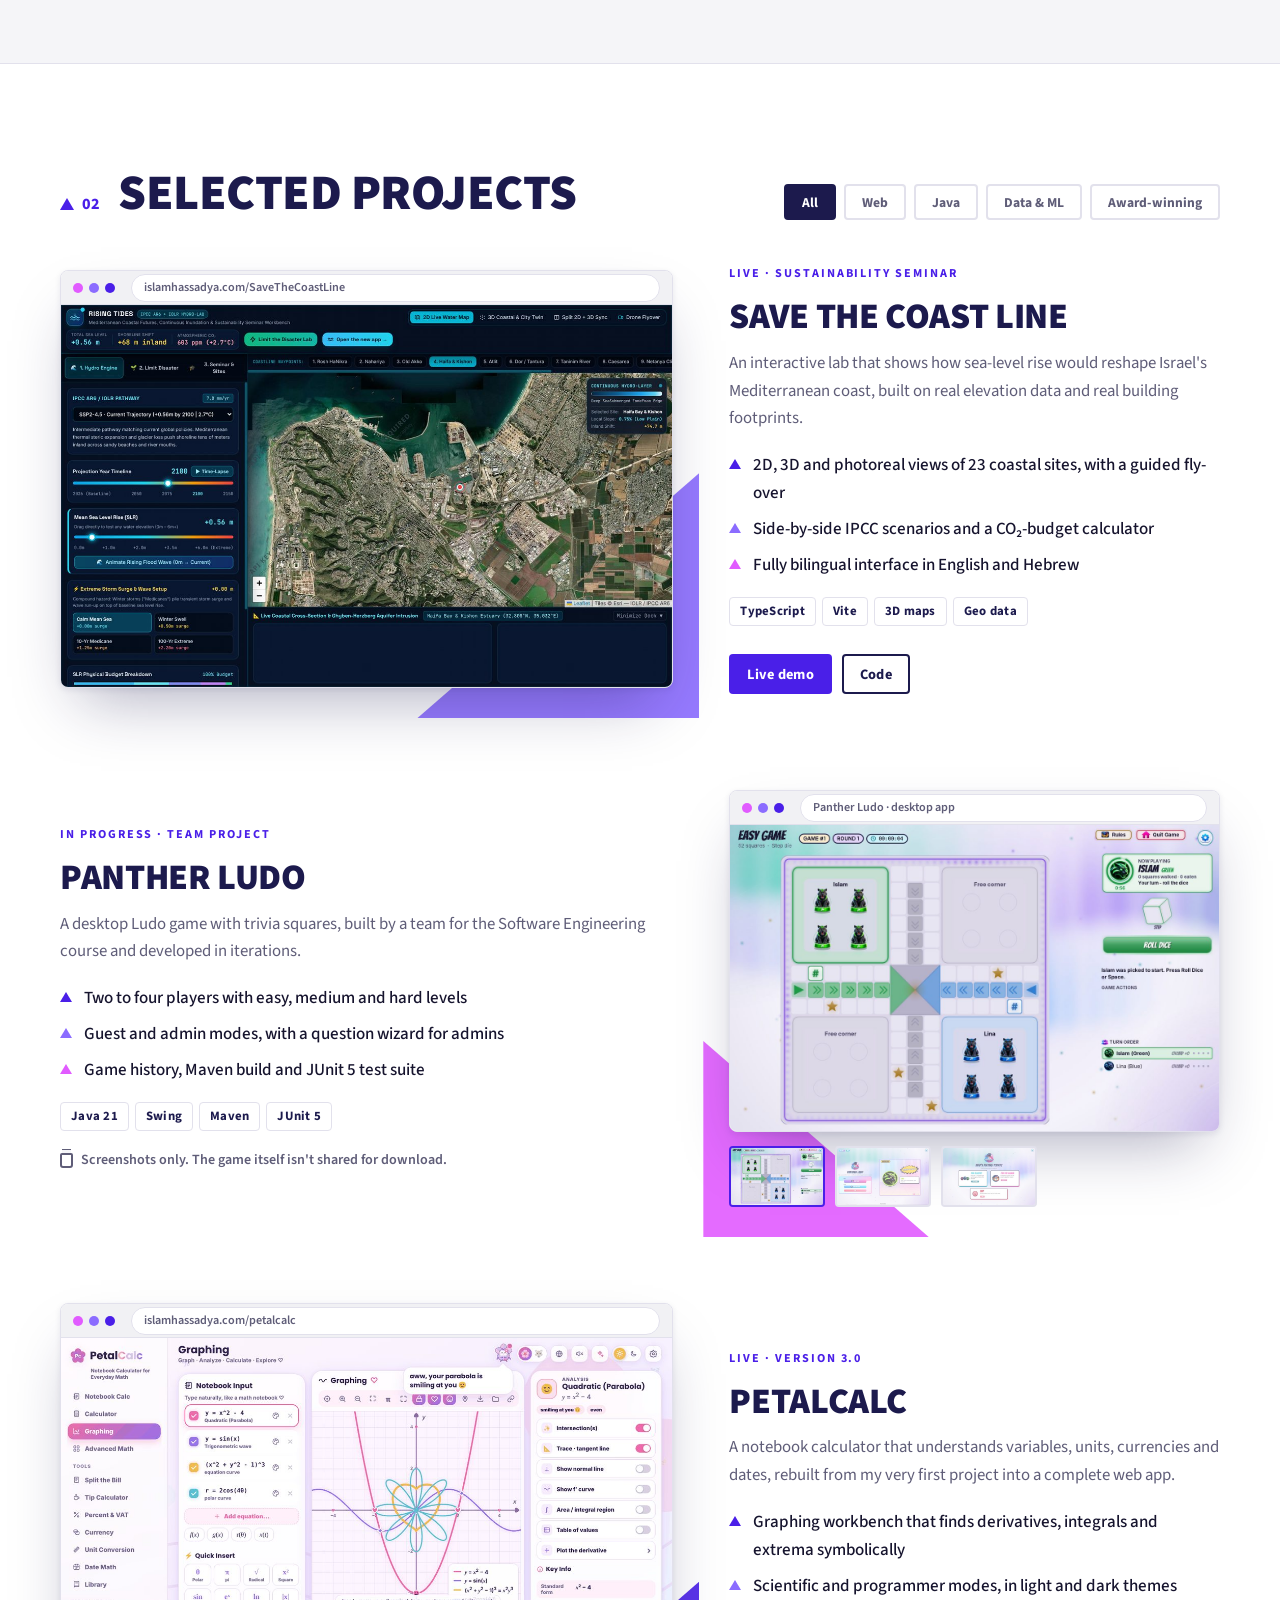
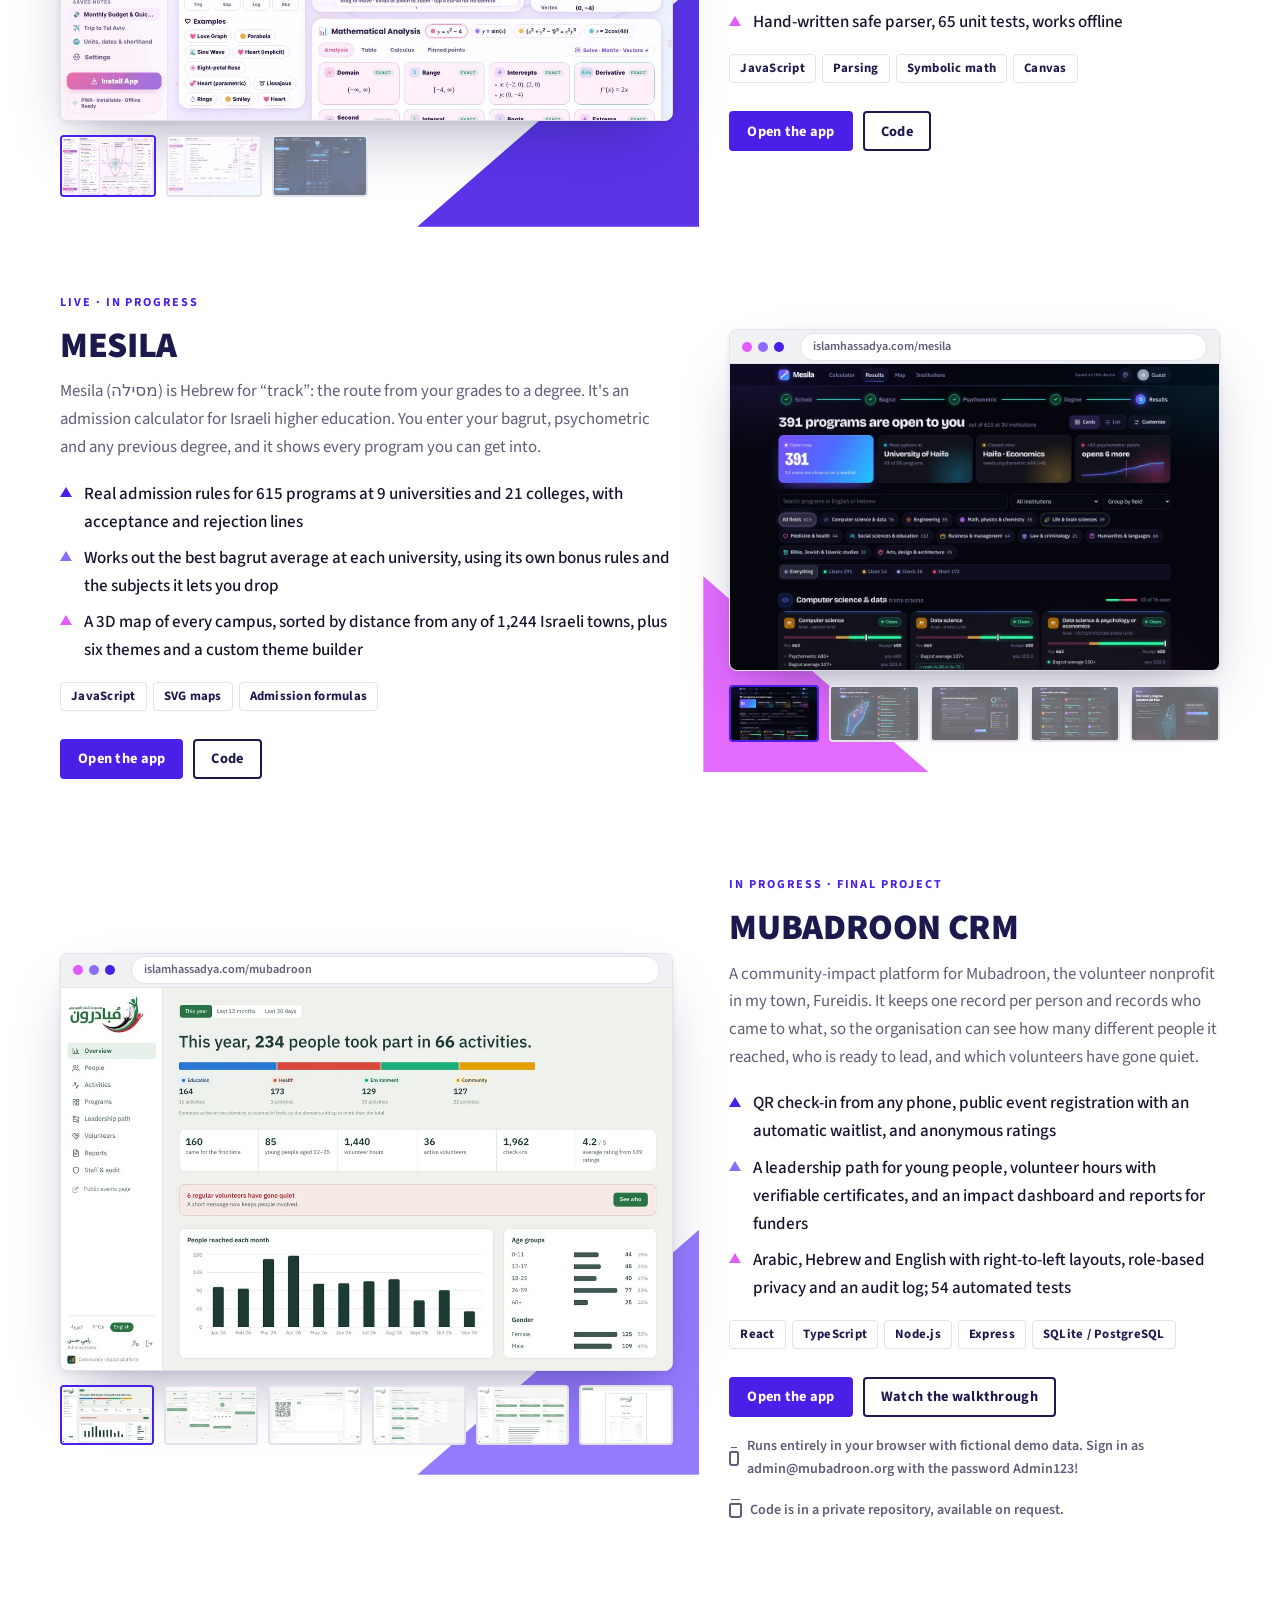
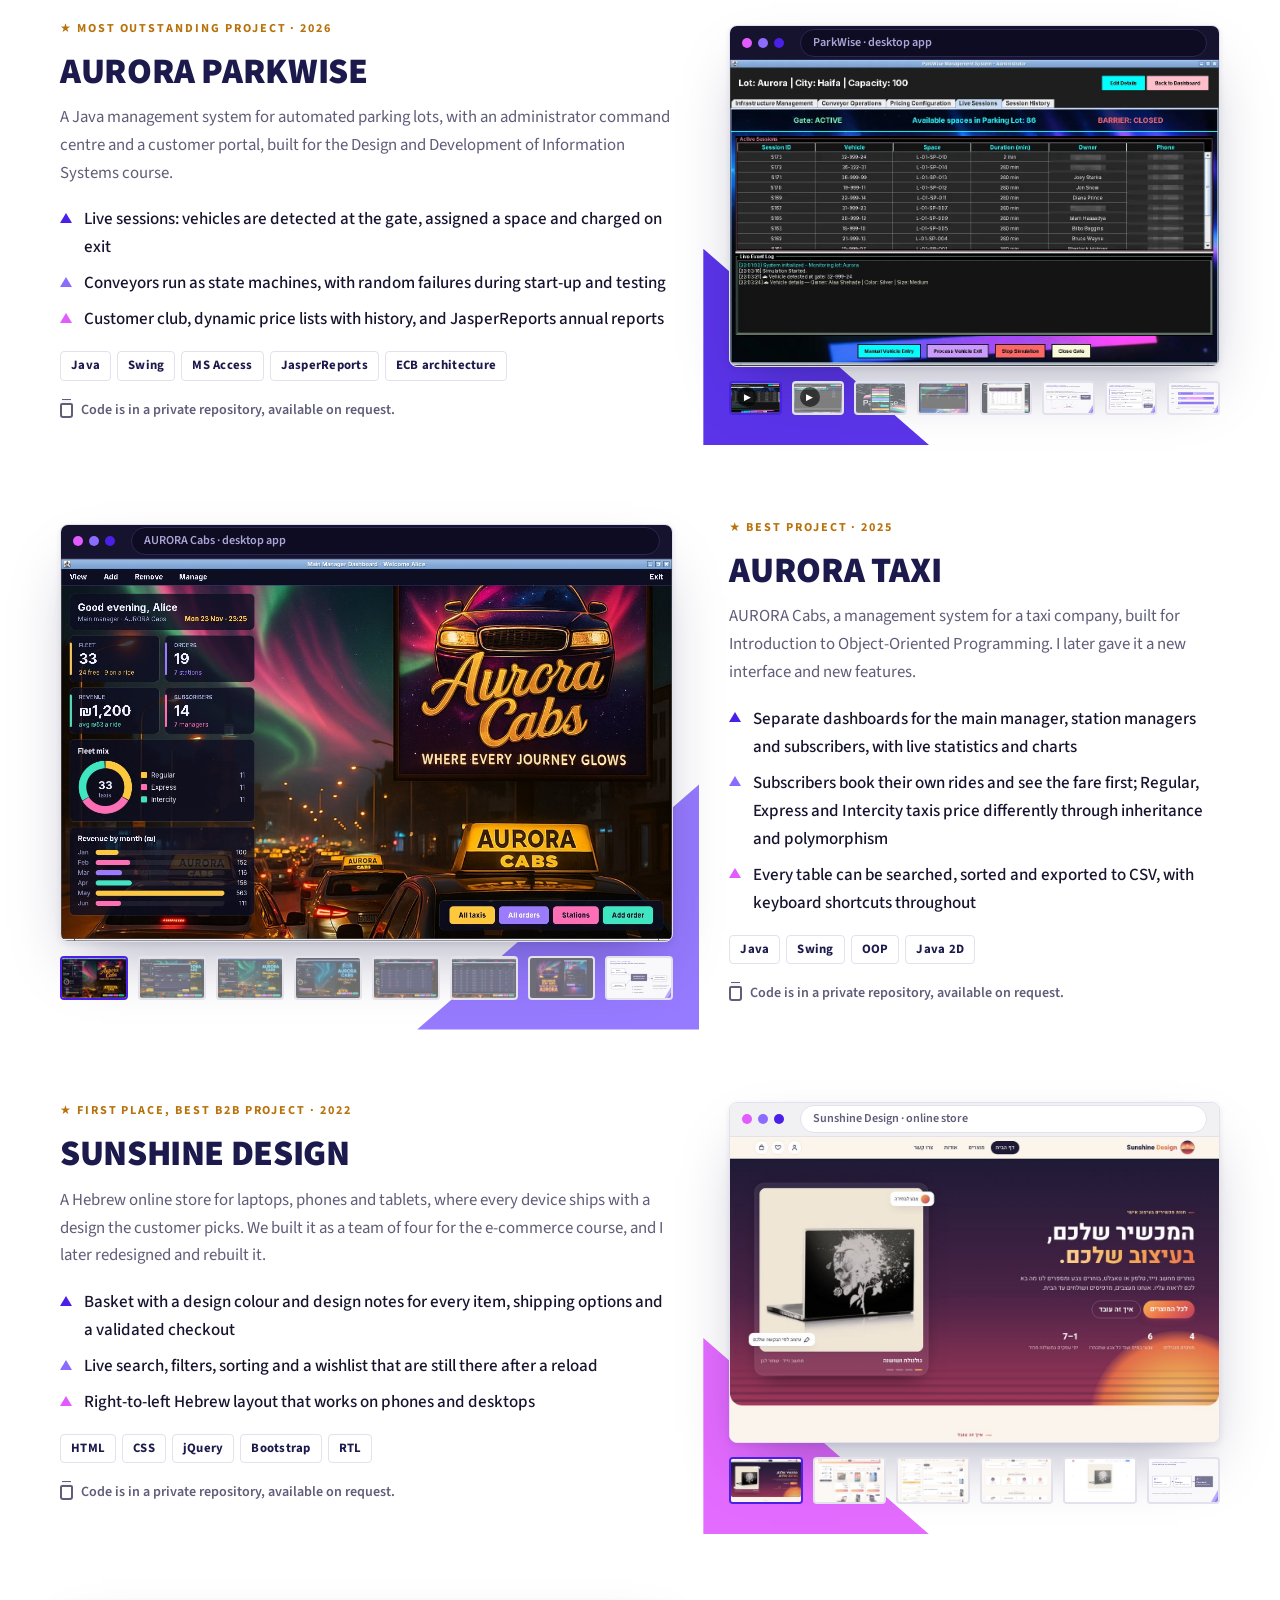
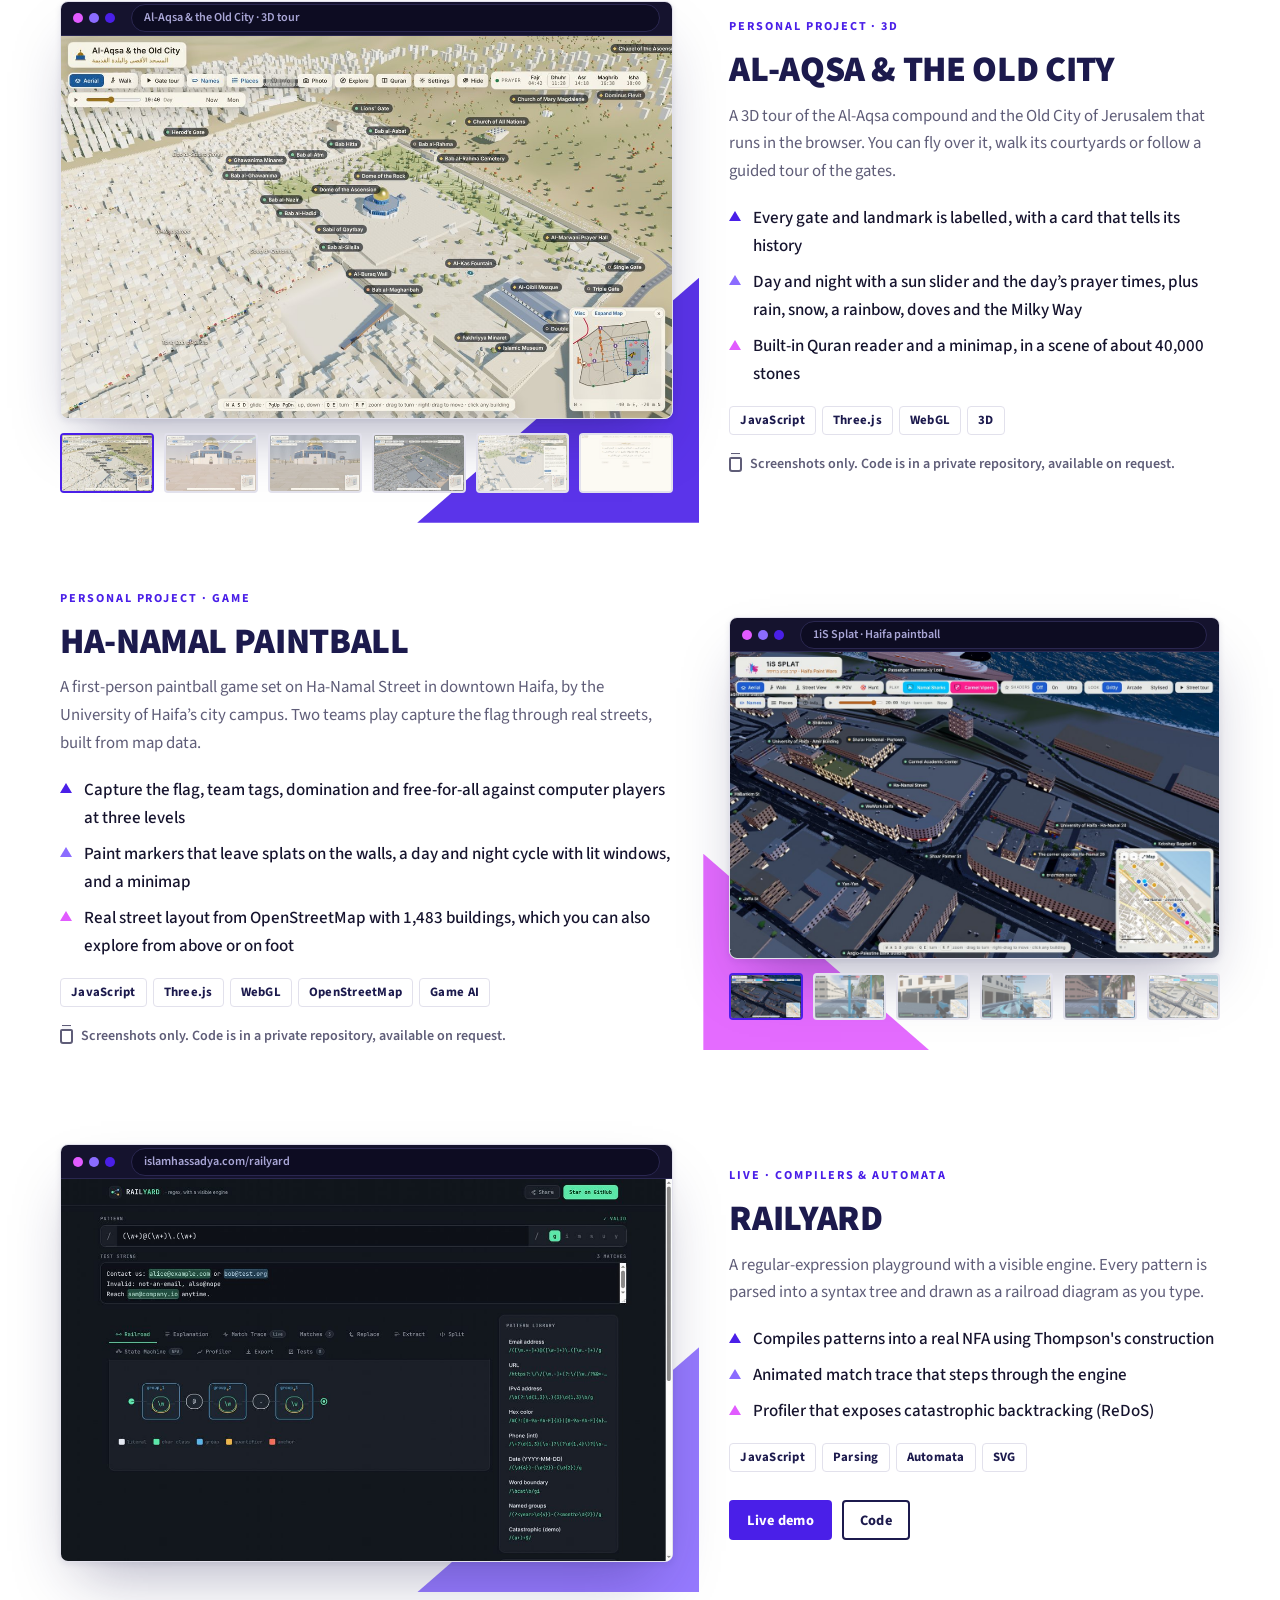
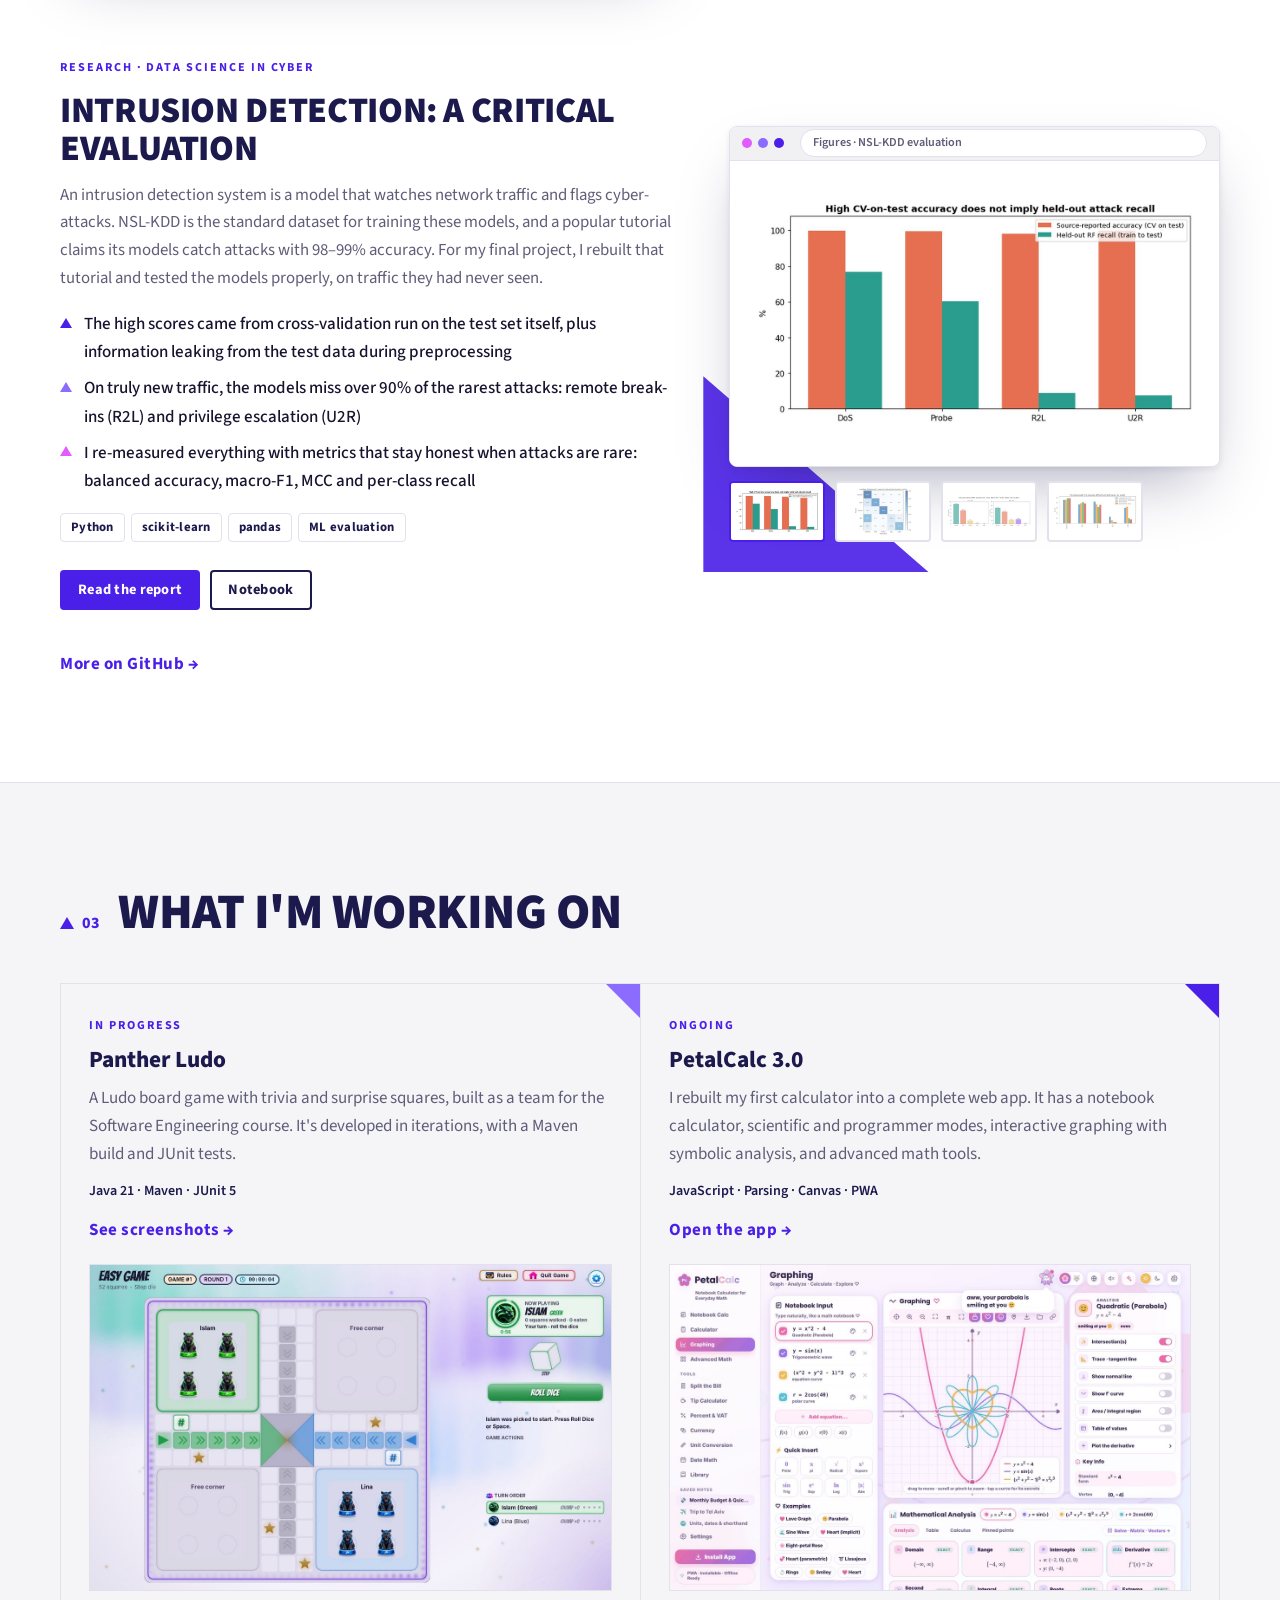
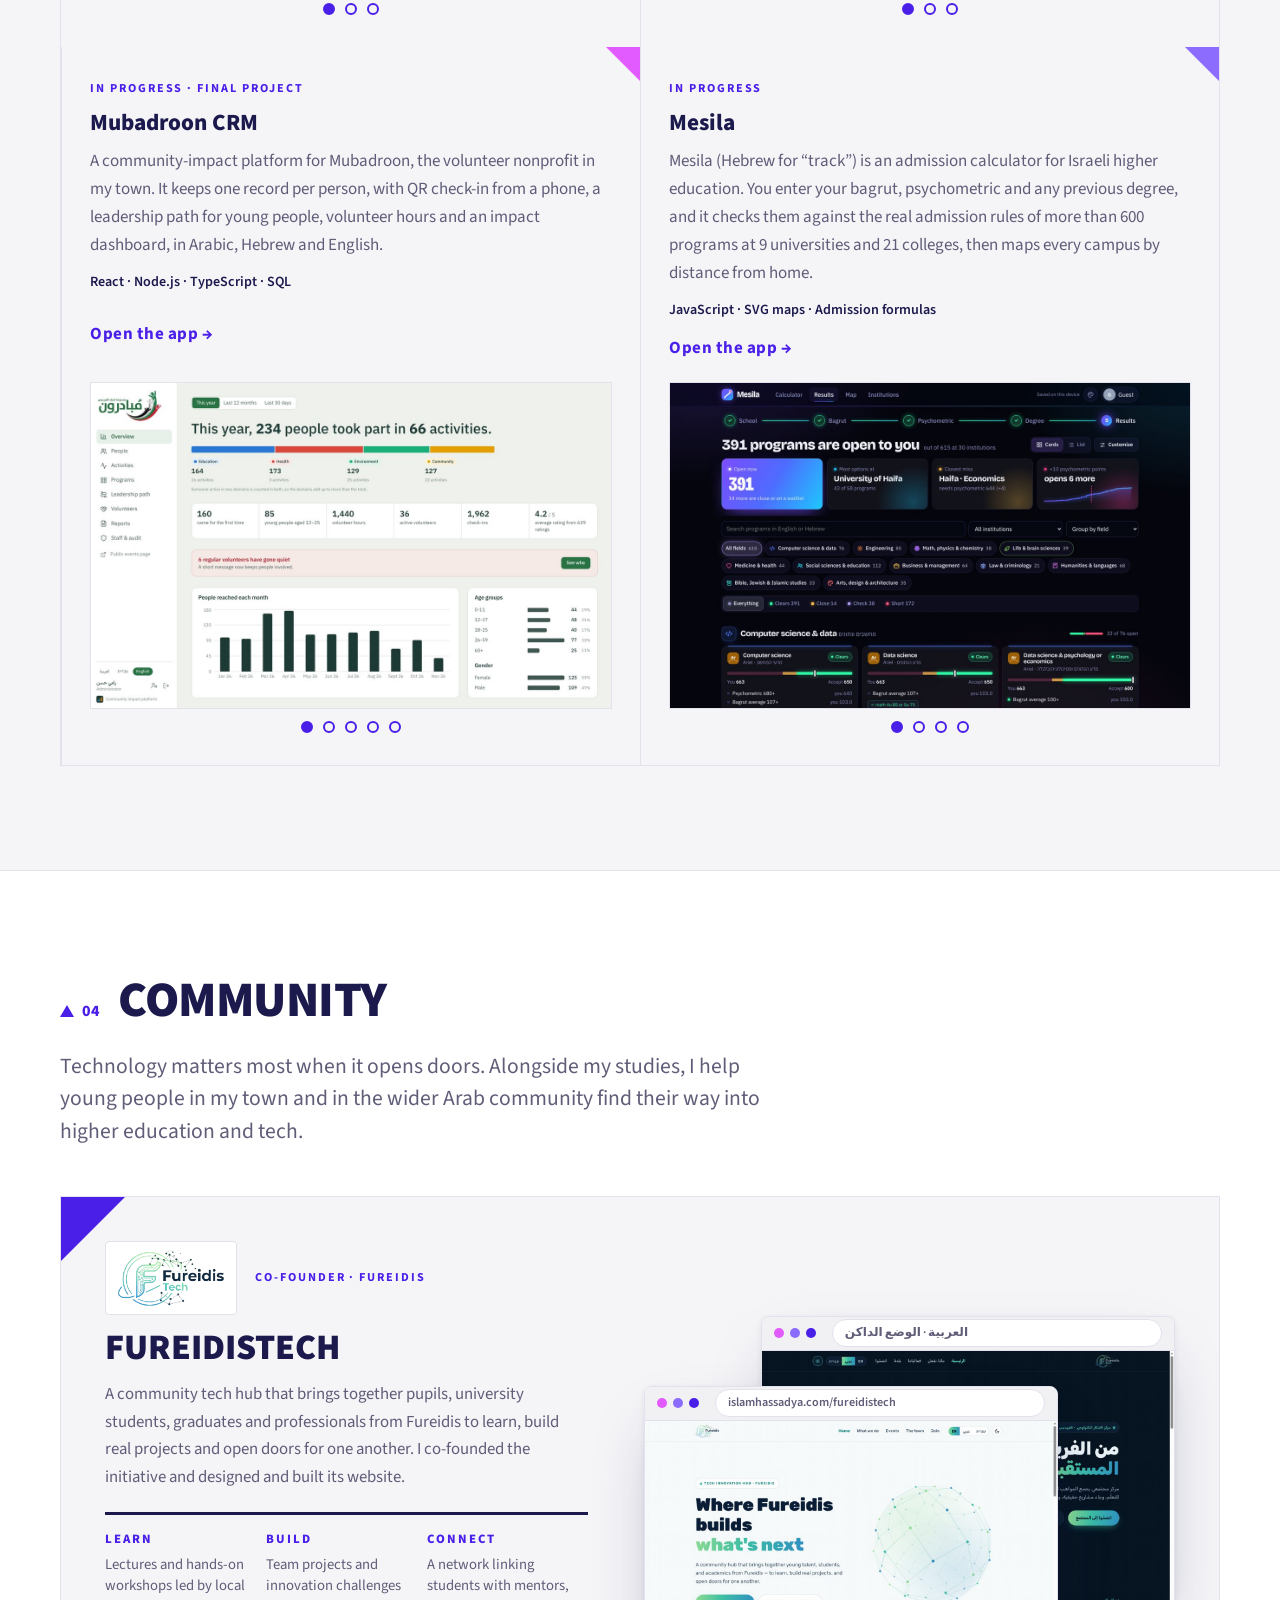
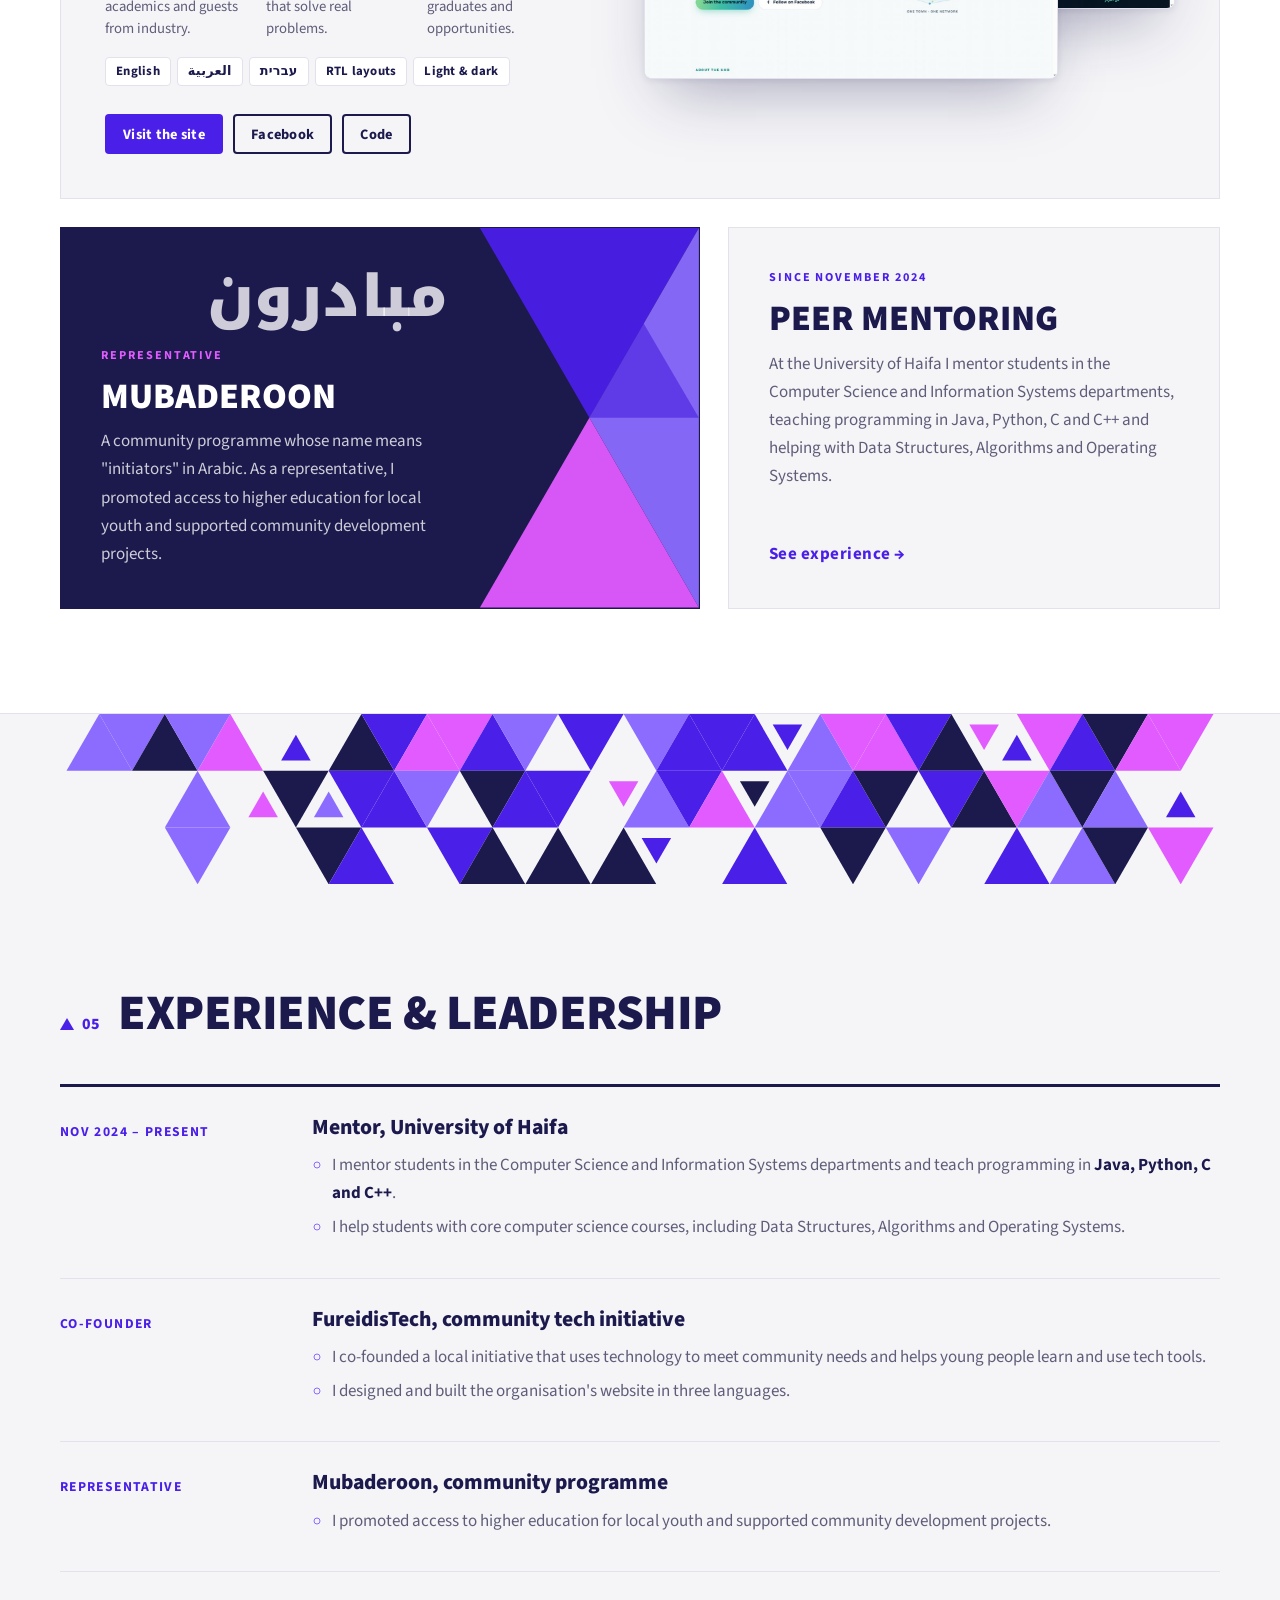
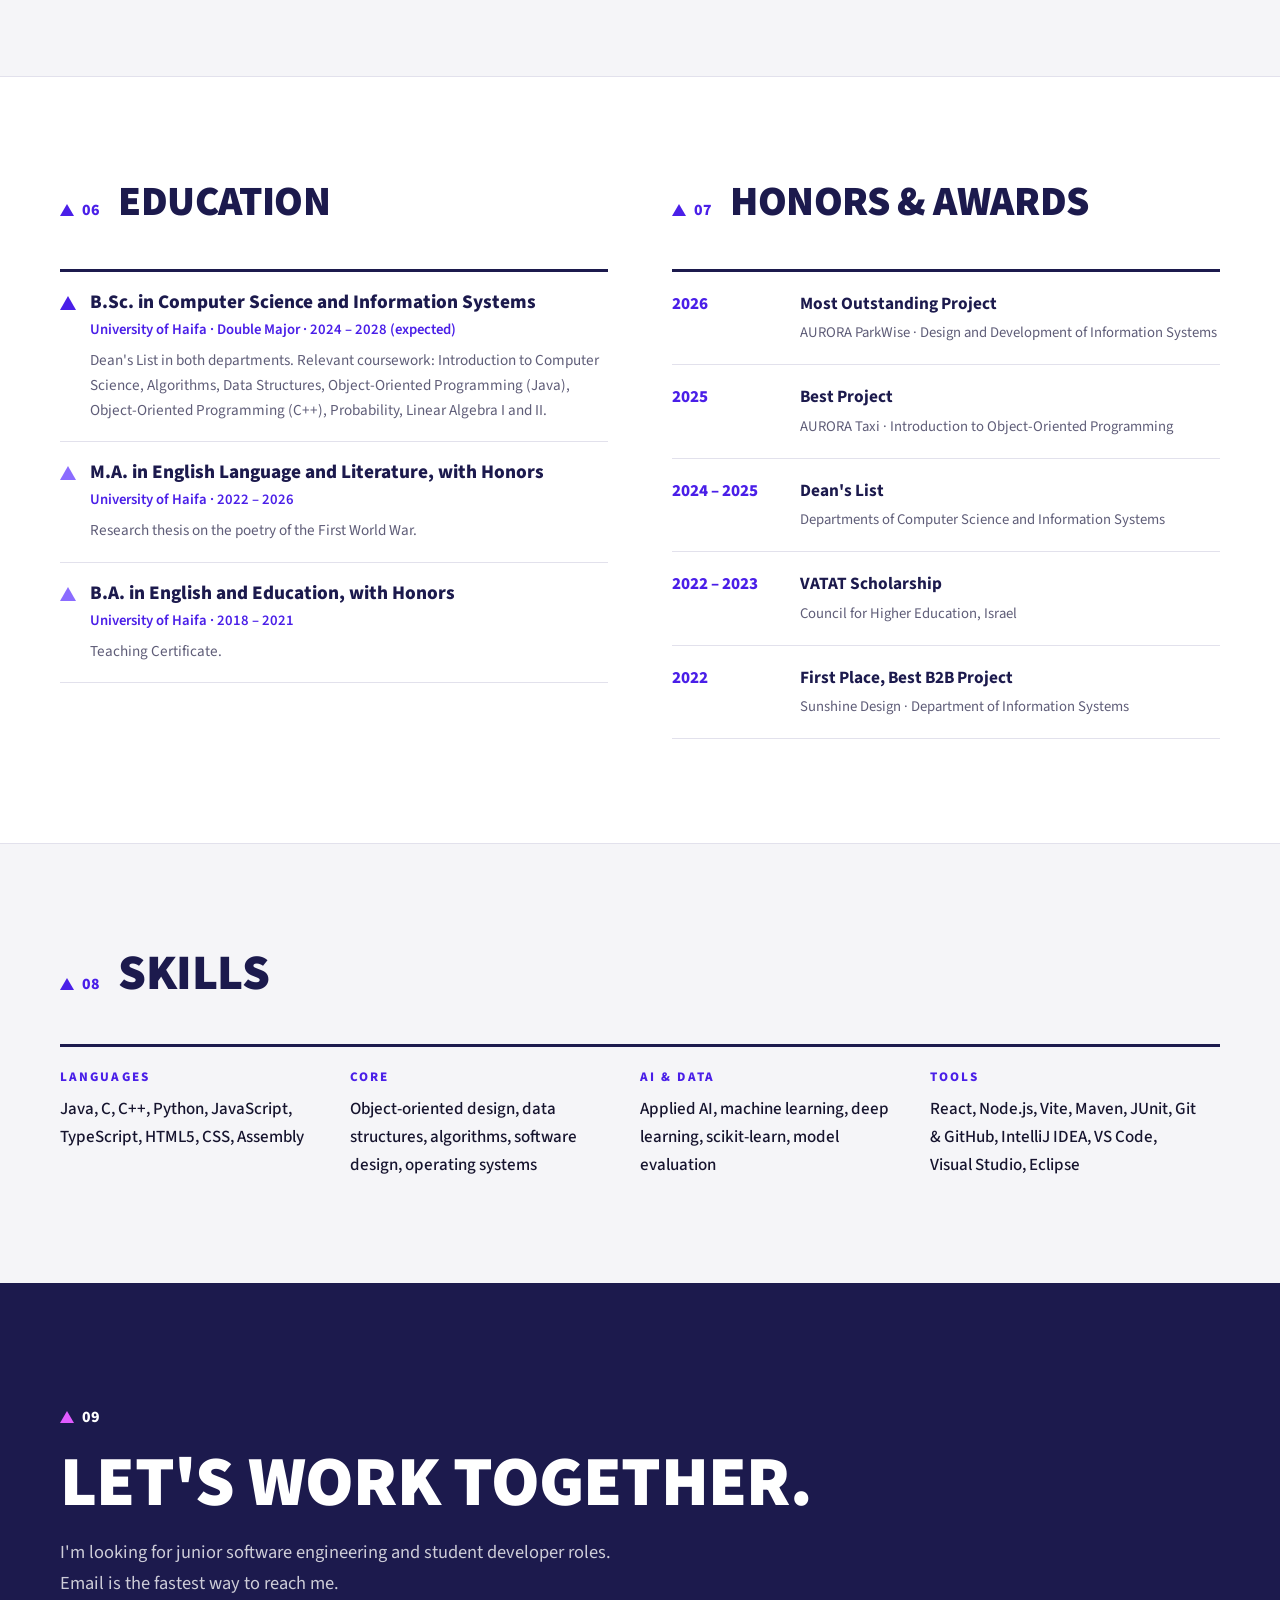
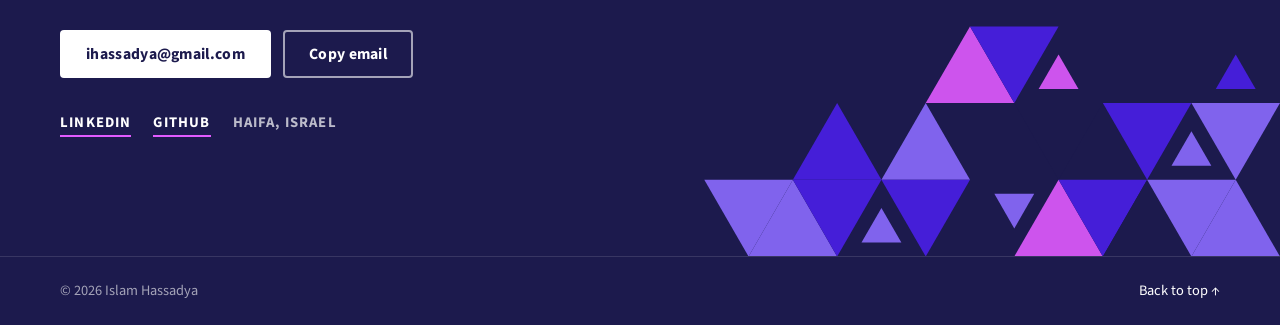
==== commit 99c61c0a: "Restore previous site copy; add degrees fact and gaming line to About Co-Authored-By: Claude Opus 5." ====
--- a/index.html
+++ b/index.html
@@ -3,10 +3,10 @@
 <head>
   <meta charset="UTF-8" />
   <meta name="viewport" content="width=device-width, initial-scale=1" />
-  <title>Islam Hassadya | Computer Science student</title>
-  <meta name="description" content="Islam Hassadya, Computer Science and Information Systems student. Double major B.Sc. in Computer Science and Information Systems at the University of Haifa. Projects, experience and contact." />
+  <title>Islam Hassadya | Software Engineer</title>
+  <meta name="description" content="Islam Hassadya, aspiring software engineer. Double major B.Sc. in Computer Science and Information Systems at the University of Haifa. Projects, experience and contact." />
   <meta name="author" content="Islam Hassadya" />
-  <meta property="og:title" content="Islam Hassadya | Computer Science student" />
+  <meta property="og:title" content="Islam Hassadya | Software Engineer" />
   <meta property="og:description" content="Projects, experience and contact. Double major B.Sc. in Computer Science & Information Systems, University of Haifa." />
   <meta property="og:url" content="https://islamhassadya.com/" />
   <meta property="og:type" content="website" />
@@ -24,7 +24,7 @@
   <link rel="alternate" hreflang="en" href="https://islamhassadya.com/" />
   <link rel="alternate" hreflang="he" href="https://islamhassadya.com/he/" />
   <link rel="alternate" hreflang="x-default" href="https://islamhassadya.com/" />
-  <link rel="stylesheet" href="style.css?v=19" />
+  <link rel="stylesheet" href="style.css?v=20" />
   <!-- your saved design (written by the ?edit designer) -->
   <style id="custom-theme"></style>
 </head>
@@ -76,10 +76,10 @@
       <!--GEO:corner--><svg class="geo geo-corner" viewBox="0 0 560 242" aria-hidden="true" focusable="false"><polygon class="g3" points="19.2,49.5 35.0,22.2 50.8,49.5"/><polygon class="g1" points="35.0,0.0 105.0,0.0 70.0,60.6"/><polygon class="g1" points="89.2,49.5 105.0,22.2 120.8,49.5"/><polygon class="g1" points="105.0,0.0 175.0,0.0 140.0,60.6"/><polygon class="g2" points="140.0,60.6 175.0,0.0 210.0,60.6"/><polygon class="g2" points="245.0,0.0 315.0,0.0 280.0,60.6"/><polygon class="g3" points="280.0,60.6 315.0,0.0 350.0,60.6"/><polygon class="g3" points="350.0,60.6 385.0,0.0 420.0,60.6"/><polygon class="g2" points="385.0,0.0 455.0,0.0 420.0,60.6"/><polygon class="g4" points="19.2,71.7 50.8,71.7 35.0,99.0"/><polygon class="g1" points="35.0,121.2 70.0,60.6 105.0,121.2"/><polygon class="g3" points="70.0,60.6 140.0,60.6 105.0,121.2"/><polygon class="g3" points="280.0,60.6 350.0,60.6 315.0,121.2"/><polygon class="g1" points="404.2,110.1 420.0,82.8 435.8,110.1"/><polygon class="g1" points="420.0,60.6 490.0,60.6 455.0,121.2"/><polygon class="g1" points="175.0,121.2 245.0,121.2 210.0,181.9"/><polygon class="g2" points="245.0,121.2 315.0,121.2 280.0,181.9"/></svg><!--/GEO-->
       <div class="wrap hero-in">
         <div class="hero-text">
-          <p class="overline" data-edit>Computer Science student · Haifa, Israel</p>
+          <p class="overline" data-edit>Software Engineer · Haifa, Israel</p>
           <h1 data-edit>Islam<br>Hassadya</h1>
           <p class="spaced" data-edit>Computer Science &amp; Information Systems</p>
-          <p class="lead" data-edit>I'm a Computer Science and Information Systems student at the University of Haifa. I enjoy building software from start to finish, and every project teaches me something new. I'm looking for a junior or student developer role where I can keep learning from a good team.</p>
+          <p class="lead" data-edit>I build software end to end, from algorithms and system design to interfaces people enjoy using. I'm a double major at the University of Haifa, on the Dean's List, with three award-winning projects. I'm open to junior software engineering roles.</p>
           <div class="cta">
             <a class="btn primary" href="#projects">See my projects</a>
             <a class="btn ghost" href="#contact">Contact me</a>
@@ -118,12 +118,13 @@
           <h2 data-edit>About me</h2>
         </div>
         <div class="about-body">
-          <p class="big" data-edit>I'm a double major in <strong>Computer Science and Information Systems</strong> at the University of Haifa. The courses I've enjoyed most are the core ones: object-oriented design, data structures, algorithms and operating systems. I'm now learning applied AI and machine learning.</p>
-          <p data-edit>Before computer science, I earned an <strong>M.A. in English Language &amp; Literature</strong> and a <strong>B.A. in English &amp; Education</strong>, both with honors. That background helps me write clear documentation and explain technical ideas simply.</p>
-          <p data-edit>Outside class, I mentor students in programming. I also co-founded <strong>FureidisTech</strong>, a community initiative that connects young people in my town with technology.</p>
+          <p class="big" data-edit>I'm a double major in <strong>Computer Science and Information Systems</strong> at the University of Haifa. My strongest ground is the core of the field: object-oriented design, data structures, algorithms and operating systems. I'm also growing into applied AI and machine learning.</p>
+          <p data-edit>Before computer science, I earned an <strong>M.A. in English Language &amp; Literature</strong> and a <strong>B.A. in English &amp; Education</strong>, both with honors. That background shows up in my engineering: clear documentation, careful reasoning, and comfort explaining technical ideas to anyone.</p>
+          <p data-edit>Outside class, I mentor students in programming. I also co-founded <strong>FureidisTech</strong>, a community initiative that connects young people in my town with technology. I'm also a passionate gamer: I love modifying games and I'm always learning new things.</p>
           <dl class="facts">
-            <div><dt>Awards</dt><dd data-edit>3 course projects recognised</dd></div>
+            <div><dt>Awards</dt><dd data-edit>3 award-winning projects</dd></div>
             <div><dt>Studying</dt><dd data-edit>B.Sc. CS &amp; IS, 2024–2028</dd></div>
+            <div><dt>Degrees</dt><dd data-edit>M.A. English Language &amp; Literature · B.A. English &amp; Education</dd></div>
             <div><dt>Mentoring</dt><dd data-edit>Since November 2024</dd></div>
             <div><dt>Languages</dt><dd data-edit>English · Arabic · Hebrew · French (basic)</dd></div>
           </dl>
@@ -157,11 +158,11 @@
             <div class="case-body">
               <p class="label" data-edit>Live · Sustainability seminar</p>
               <h3 data-edit>Save The Coast Line</h3>
-              <p data-edit>An interactive lab that shows how sea-level rise could change Israel's Mediterranean coast, built on public elevation data and building footprints.</p>
+              <p data-edit>An interactive lab that shows how sea-level rise would reshape Israel's Mediterranean coast, built on real elevation data and real building footprints.</p>
               <ul class="hl">
                 <li data-edit>2D, 3D and photoreal views of 23 coastal sites, with a guided fly-over</li>
                 <li data-edit>Side-by-side IPCC scenarios and a CO₂-budget calculator</li>
-                <li data-edit>Interface in English and Hebrew</li>
+                <li data-edit>Fully bilingual interface in English and Hebrew</li>
               </ul>
               <ul class="tags"><li>TypeScript</li><li>Vite</li><li>3D maps</li><li>Geo data</li></ul>
               <div class="p-links"><a class="btn primary sm" href="/SaveTheCoastLine/">Live demo</a><a class="btn ghost sm" href="https://github.com/IslamHassadya11/SaveTheCoastLine" target="_blank" rel="noopener">Code</a></div>
@@ -209,7 +210,7 @@
             <div class="case-body">
               <p class="label" data-edit>Live · Version 3.0</p>
               <h3 data-edit>PetalCalc</h3>
-              <p data-edit>A notebook calculator that understands variables, units, currencies and dates. It started as my very first project, and I've been rebuilding it as a web app.</p>
+              <p data-edit>A notebook calculator that understands variables, units, currencies and dates, rebuilt from my very first project into a complete web app.</p>
               <ul class="hl">
                 <li data-edit>Graphing workbench that finds derivatives, integrals and extrema symbolically</li>
                 <li data-edit>Scientific and programmer modes, in light and dark themes</li>
@@ -237,7 +238,7 @@
             <div class="case-body">
               <p class="label" data-edit>Live · In progress</p>
               <h3 data-edit>Mesila</h3>
-              <p data-edit>Mesila (מסילה) is Hebrew for “track”: the route from your grades to a degree. It's an admission calculator for Israeli higher education. You enter your bagrut, psychometric and any previous degree, and it shows which programs you may be able to get into. Admission rules change, so it's a guide, not a promise.</p>
+              <p data-edit>Mesila (מסילה) is Hebrew for “track”: the route from your grades to a degree. It's an admission calculator for Israeli higher education. You enter your bagrut, psychometric and any previous degree, and it shows every program you can get into.</p>
               <ul class="hl">
                 <li data-edit>Real admission rules for 615 programs at 9 universities and 21 colleges, with acceptance and rejection lines</li>
                 <li data-edit>Works out the best bagrut average at each university, using its own bonus rules and the subjects it lets you drop</li>
@@ -297,9 +298,9 @@
               </div>
             </div>
             <div class="case-body">
-              <p class="label award" data-edit>Most Outstanding Project · 2026</p>
+              <p class="label award" data-edit>★ Most Outstanding Project · 2026</p>
               <h3 data-edit>AURORA ParkWise</h3>
-              <p data-edit>A Java management system for automated parking lots, with an administrator panel and a customer portal, built for the Design and Development of Information Systems course.</p>
+              <p data-edit>A Java management system for automated parking lots, with an administrator command centre and a customer portal, built for the Design and Development of Information Systems course.</p>
               <ul class="hl">
                 <li data-edit>Live sessions: vehicles are detected at the gate, assigned a space and charged on exit</li>
                 <li data-edit>Conveyors run as state machines, with random failures during start-up and testing</li>
@@ -328,7 +329,7 @@
               </div>
             </div>
             <div class="case-body">
-              <p class="label award" data-edit>Best Project · 2025</p>
+              <p class="label award" data-edit>★ Best Project · 2025</p>
               <h3 data-edit>AURORA Taxi</h3>
               <p data-edit>AURORA Cabs, a management system for a taxi company, built for Introduction to Object-Oriented Programming. I later gave it a new interface and new features.</p>
               <ul class="hl">
@@ -357,7 +358,7 @@
               </div>
             </div>
             <div class="case-body">
-              <p class="label award" data-edit>First Place, Best B2B Project · 2022</p>
+              <p class="label award" data-edit>★ First Place, Best B2B Project · 2022</p>
               <h3 data-edit>Sunshine Design</h3>
               <p data-edit>A Hebrew online store for laptops, phones and tablets, where every device ships with a design the customer picks. We built it as a team of four for the e-commerce course, and I later redesigned and rebuilt it.</p>
               <ul class="hl">
@@ -437,7 +438,7 @@
               <h3 data-edit>RAILYARD</h3>
               <p data-edit>A regular-expression playground with a visible engine. Every pattern is parsed into a syntax tree and drawn as a railroad diagram as you type.</p>
               <ul class="hl">
-                <li data-edit>Compiles patterns into an NFA using Thompson's construction</li>
+                <li data-edit>Compiles patterns into a real NFA using Thompson's construction</li>
                 <li data-edit>Animated match trace that steps through the engine</li>
                 <li data-edit>Profiler that exposes catastrophic backtracking (ReDoS)</li>
               </ul>
@@ -462,11 +463,11 @@
             <div class="case-body">
               <p class="label" data-edit>Research · Data Science in Cyber</p>
               <h3 data-edit>Intrusion Detection: a Critical Evaluation</h3>
-              <p data-edit>An intrusion detection system is a model that watches network traffic and flags cyber-attacks. NSL-KDD is the standard dataset for training these models, and a popular tutorial claims its models catch attacks with 98–99% accuracy. For my final project, I rebuilt that tutorial and tested the models again, this time on traffic they had never seen.</p>
+              <p data-edit>An intrusion detection system is a model that watches network traffic and flags cyber-attacks. NSL-KDD is the standard dataset for training these models, and a popular tutorial claims its models catch attacks with 98–99% accuracy. For my final project, I rebuilt that tutorial and tested the models properly, on traffic they had never seen.</p>
               <ul class="hl">
                 <li data-edit>The high scores came from cross-validation run on the test set itself, plus information leaking from the test data during preprocessing</li>
                 <li data-edit>On truly new traffic, the models miss over 90% of the rarest attacks: remote break-ins (R2L) and privilege escalation (U2R)</li>
-                <li data-edit>I re-measured the results with metrics that suit rare attacks: balanced accuracy, macro-F1, MCC and per-class recall</li>
+                <li data-edit>I re-measured everything with metrics that stay honest when attacks are rare: balanced accuracy, macro-F1, MCC and per-class recall</li>
               </ul>
               <ul class="tags"><li>Python</li><li>scikit-learn</li><li>pandas</li><li>ML evaluation</li></ul>
               <div class="p-links"><a class="btn primary sm" href="https://github.com/IslamHassadya11/nsl-kdd-critical-evaluation/blob/main/Report_Islam_Hassadya.pdf" target="_blank" rel="noopener">Read the report</a><a class="btn ghost sm" href="https://github.com/IslamHassadya11/nsl-kdd-critical-evaluation" target="_blank" rel="noopener">Notebook</a></div>
@@ -500,7 +501,7 @@
           <article class="now-card">
             <p class="label" data-edit>Ongoing</p>
             <h3 data-edit>PetalCalc 3.0</h3>
-            <p data-edit>I'm rebuilding my first calculator as a web app. So far it has a notebook calculator, scientific and programmer modes, interactive graphing with symbolic analysis, and advanced math tools.</p>
+            <p data-edit>I rebuilt my first calculator into a complete web app. It has a notebook calculator, scientific and programmer modes, interactive graphing with symbolic analysis, and advanced math tools.</p>
             <p class="stack" data-edit>JavaScript · Parsing · Canvas · PWA</p>
             <a class="arrow" href="/petalcalc/">Open the app</a>
             <div class="reel" data-reel>
@@ -541,7 +542,7 @@
           <span class="num">04</span>
           <h2 data-edit>Community</h2>
         </div>
-        <p class="sec-lead" data-edit>Alongside my studies, I try to help young people in my town and in the wider Arab community find their way into higher education and tech.</p>
+        <p class="sec-lead" data-edit>Technology matters most when it opens doors. Alongside my studies, I help young people in my town and in the wider Arab community find their way into higher education and tech.</p>
 
         <article class="org">
           <div class="org-body">
@@ -684,7 +685,7 @@
       <!--GEO:contact--><svg class="geo geo-contact" viewBox="0 0 560 346" aria-hidden="true" focusable="false"><polygon class="g4" points="240.0,207.8 280.0,138.6 320.0,207.8"/><polygon class="g2" points="280.0,138.6 360.0,138.6 320.0,207.8"/><polygon class="g4" points="342.0,195.1 360.0,164.0 378.0,195.1"/><polygon class="g2" points="502.0,195.1 520.0,164.0 538.0,195.1"/><polygon class="g2" points="120.0,277.1 160.0,207.8 200.0,277.1"/><polygon class="g3" points="200.0,277.1 240.0,207.8 280.0,277.1"/><polygon class="g1" points="320.0,207.8 400.0,207.8 360.0,277.1"/><polygon class="g2" points="400.0,207.8 480.0,207.8 440.0,277.1"/><polygon class="g3" points="462.0,264.4 480.0,233.2 498.0,264.4"/><polygon class="g3" points="480.0,207.8 560.0,207.8 520.0,277.1"/><polygon class="g3" points="40.0,277.1 120.0,277.1 80.0,346.4"/><polygon class="g3" points="80.0,346.4 120.0,277.1 160.0,346.4"/><polygon class="g2" points="120.0,277.1 200.0,277.1 160.0,346.4"/><polygon class="g3" points="182.0,333.7 200.0,302.5 218.0,333.7"/><polygon class="g2" points="200.0,277.1 280.0,277.1 240.0,346.4"/><polygon class="g3" points="302.0,289.8 338.0,289.8 320.0,321.0"/><polygon class="g4" points="320.0,346.4 360.0,277.1 400.0,346.4"/><polygon class="g2" points="360.0,277.1 440.0,277.1 400.0,346.4"/><polygon class="g1" points="400.0,346.4 440.0,277.1 480.0,346.4"/><polygon class="g3" points="440.0,277.1 520.0,277.1 480.0,346.4"/><polygon class="g3" points="480.0,346.4 520.0,277.1 560.0,346.4"/></svg><!--/GEO-->
       <div class="wrap contact-in">
         <span class="num light">09</span>
-        <h2 data-edit>Get in touch.</h2>
+        <h2 data-edit>Let's work together.</h2>
         <p data-edit>I'm looking for junior software engineering and student developer roles. Email is the fastest way to reach me.</p>
         <div class="cta">
           <a class="btn light" href="mailto:ihassadya@gmail.com" id="emailBtn">ihassadya@gmail.com</a>
--- a/style.css
+++ b/style.css
@@ -115,7 +115,7 @@
 .about-body .big { grid-column: 1 / -1; font-size: clamp(1.3rem, 2.4vw, 1.7rem); line-height: 1.45; color: var(--ink); font-weight: 500; }
 .about-body p { color: var(--muted); }
 .about-body strong { color: var(--hc); font-weight: 700; }
-.facts { grid-column: 1 / -1; display: grid; grid-template-columns: repeat(4, 1fr); margin: 24px 0 0; border-top: 3px solid var(--rule); }
+.facts { grid-column: 1 / -1; display: grid; grid-template-columns: 1fr 1fr 1.7fr 1fr 1.3fr; margin: 24px 0 0; border-top: 3px solid var(--rule); }
 .facts > div { padding: 18px 18px 0 0; }
 .facts dt { font-size: .78rem; font-weight: 700; letter-spacing: .16em; text-transform: uppercase; color: var(--g2t); }
 .facts dd { margin: 6px 0 0; font-weight: 600; color: var(--hc); }
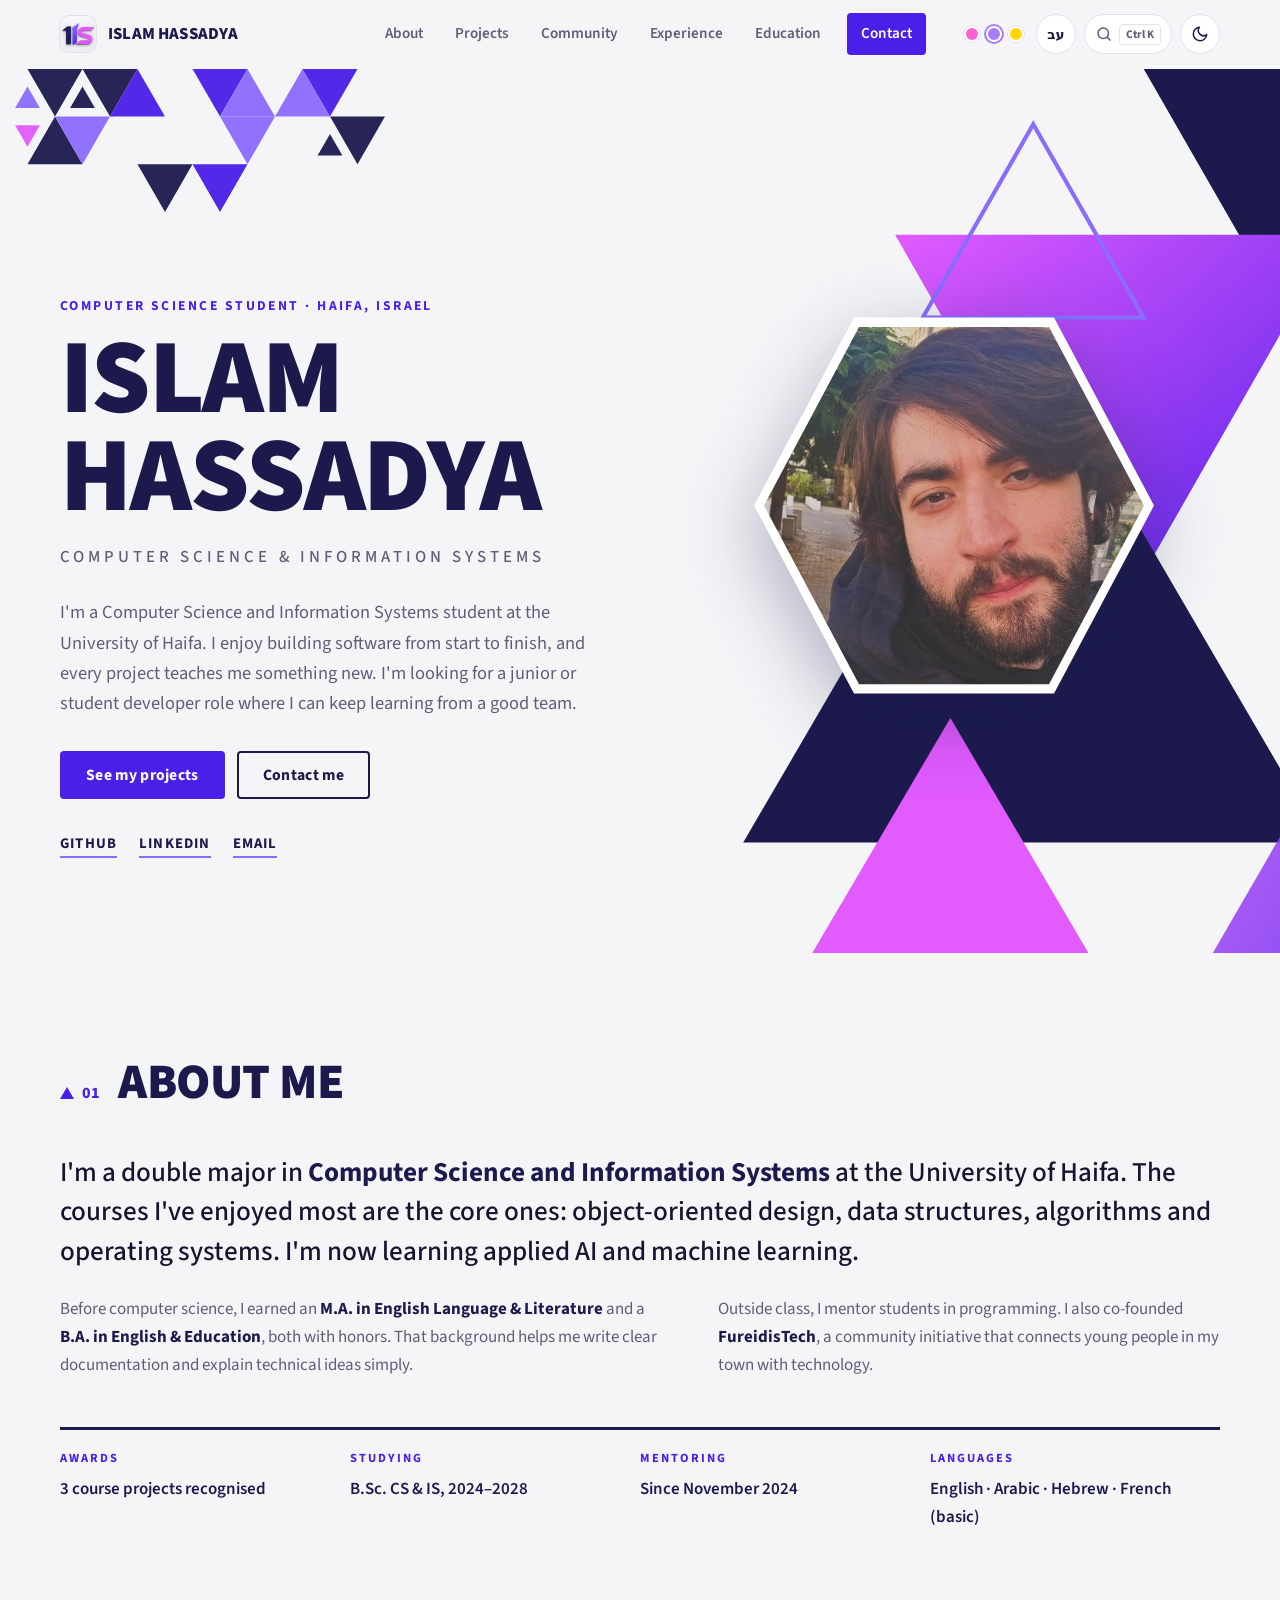
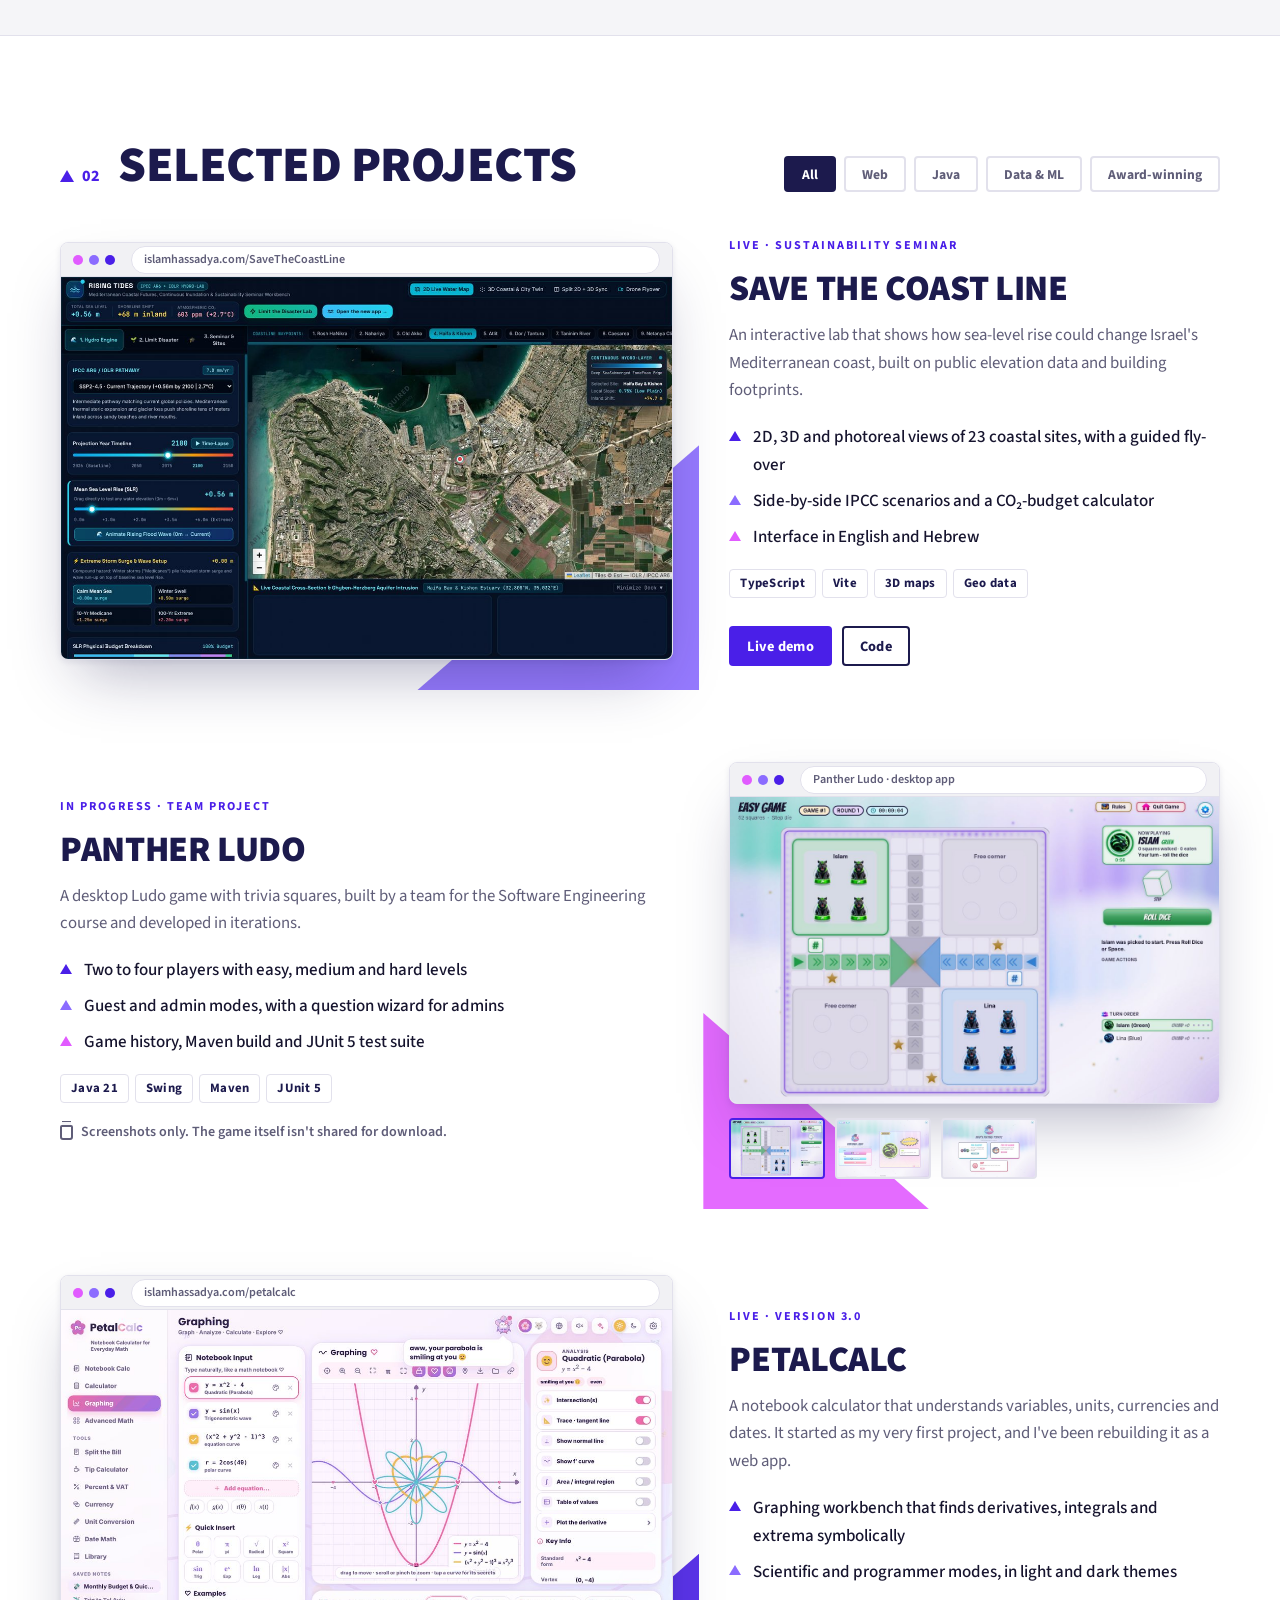
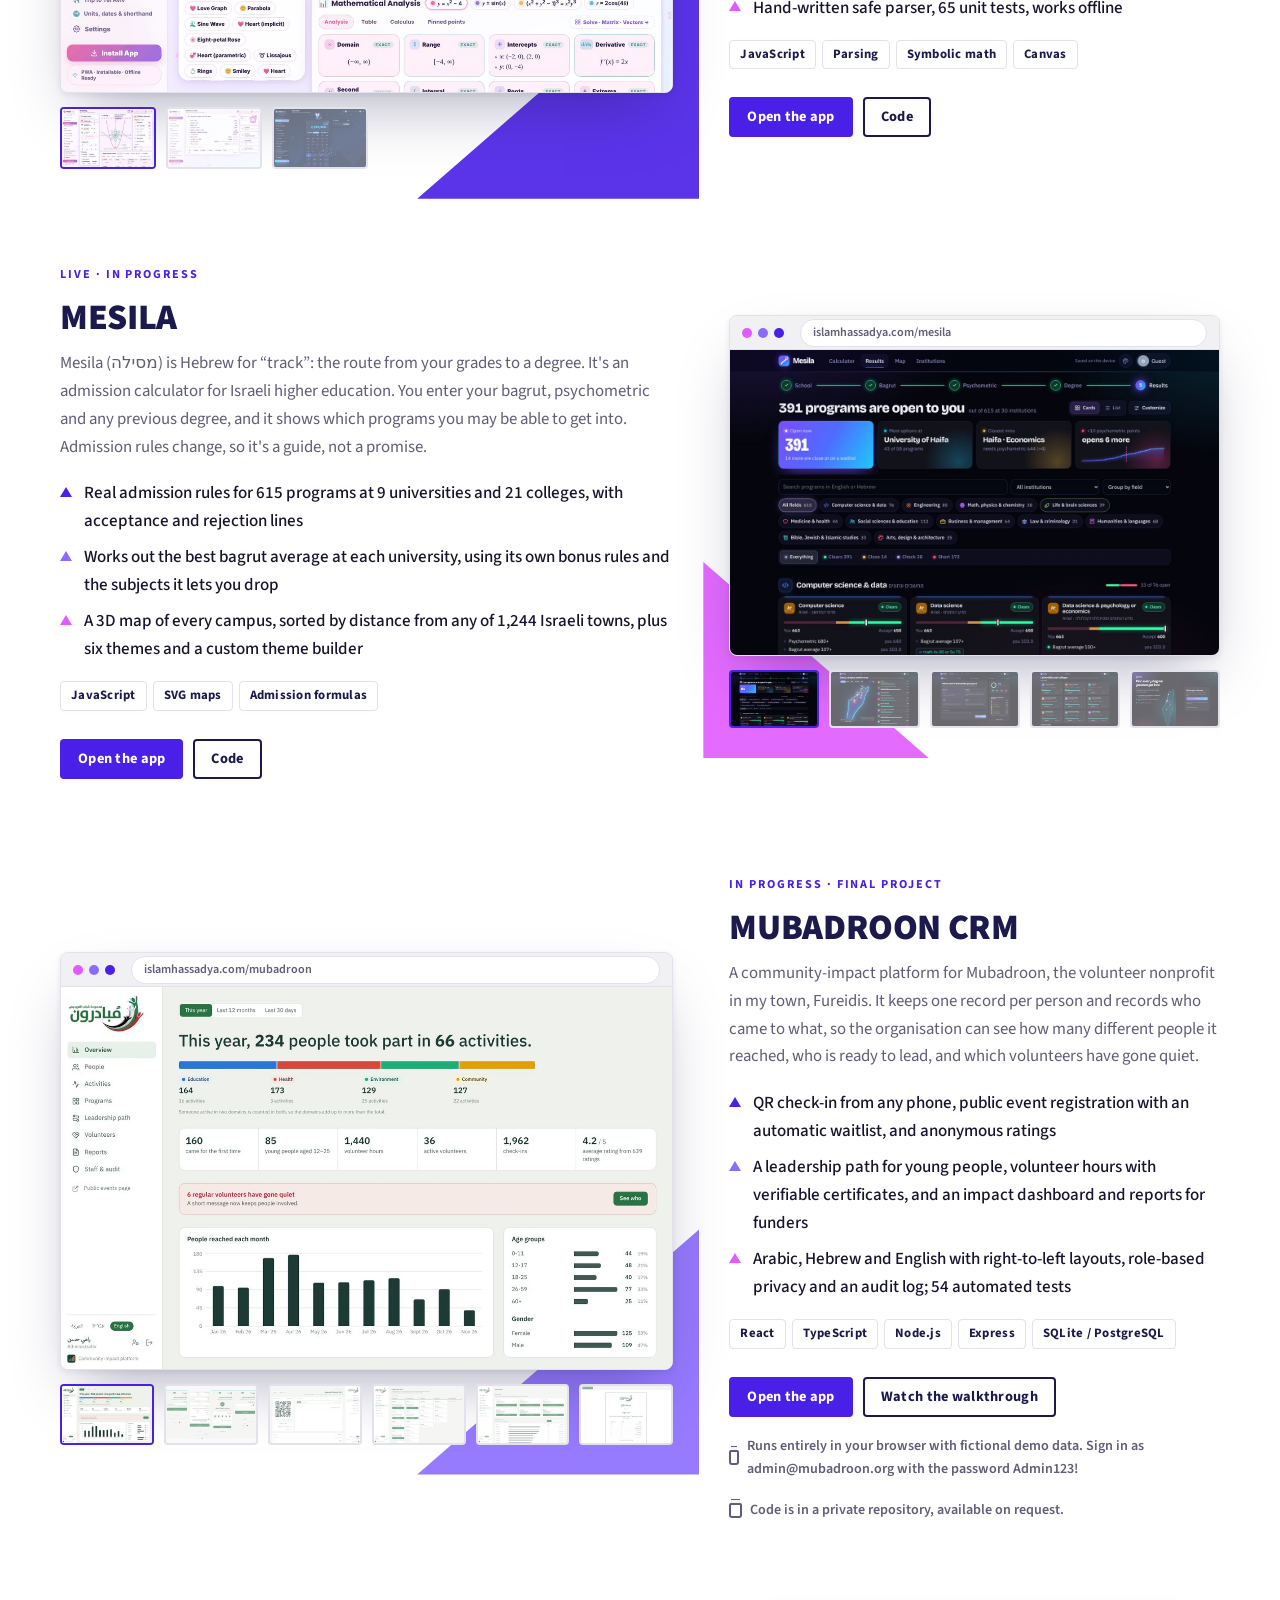
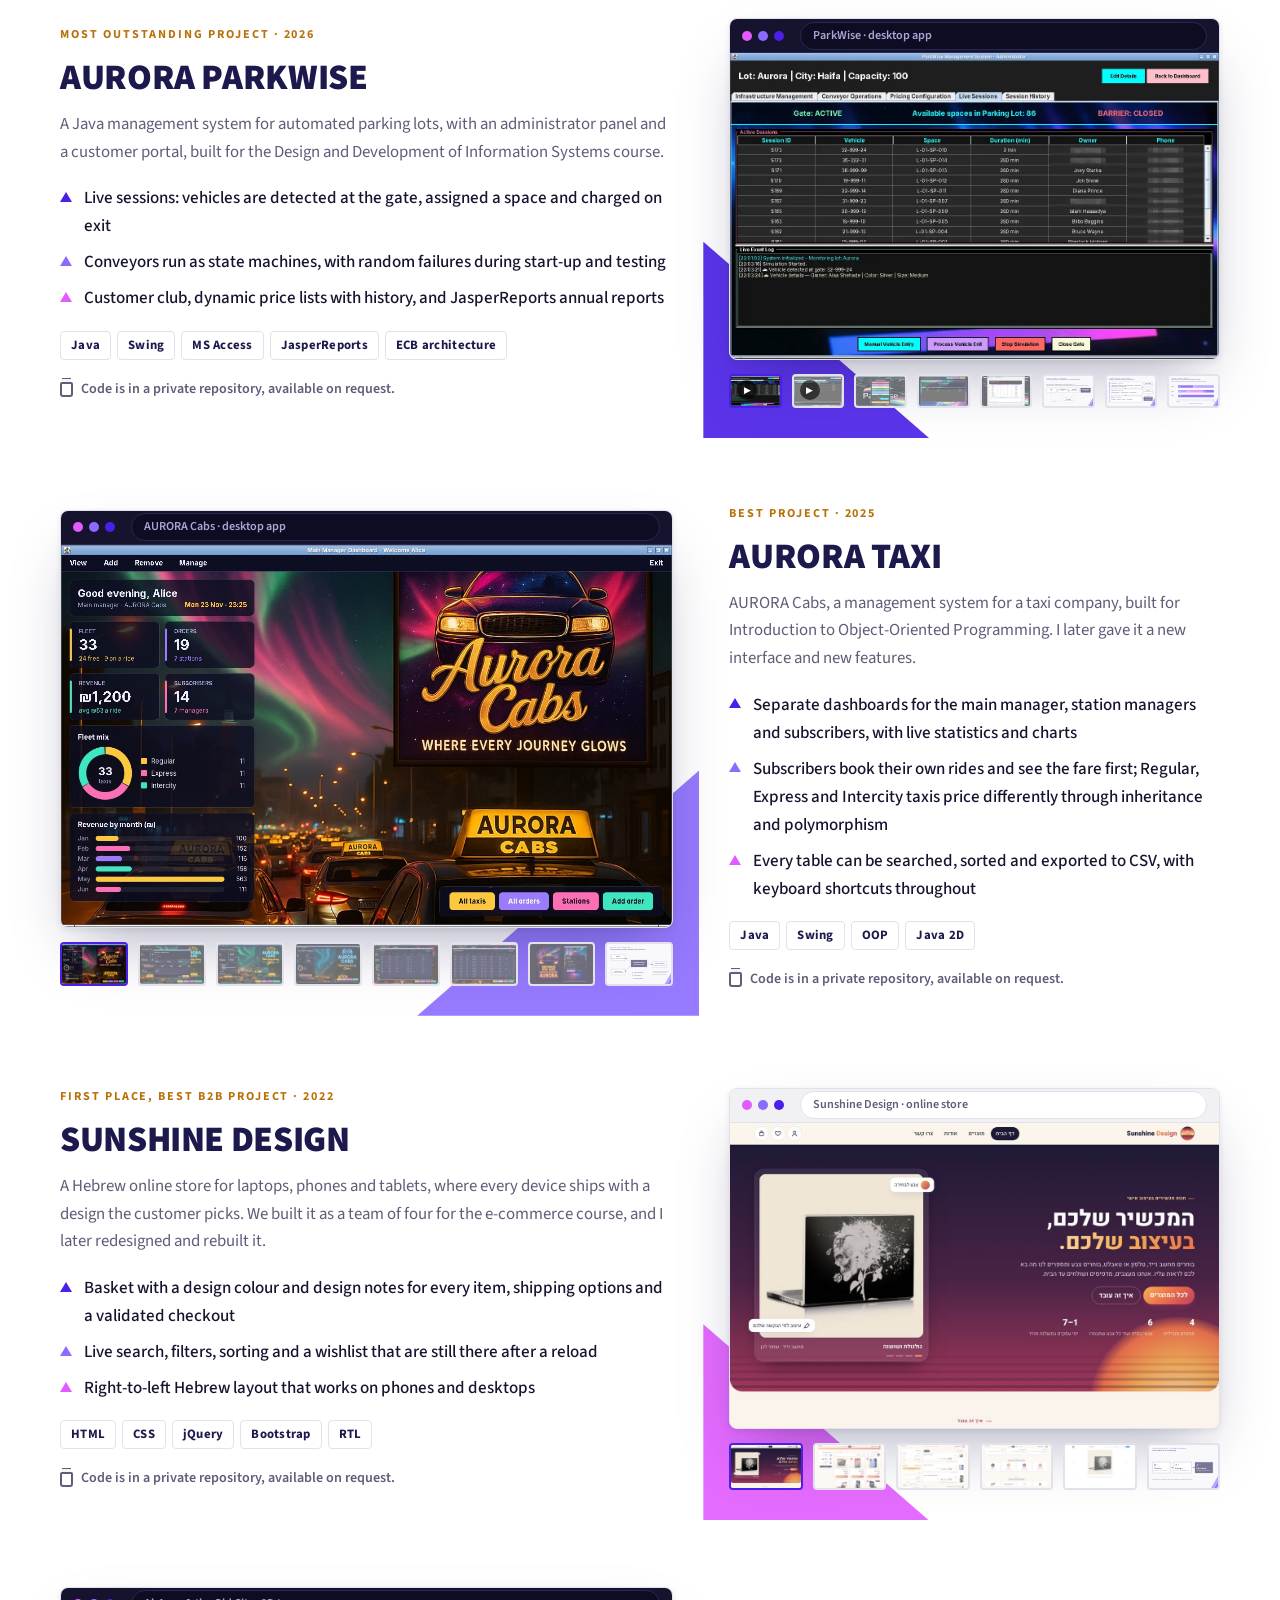
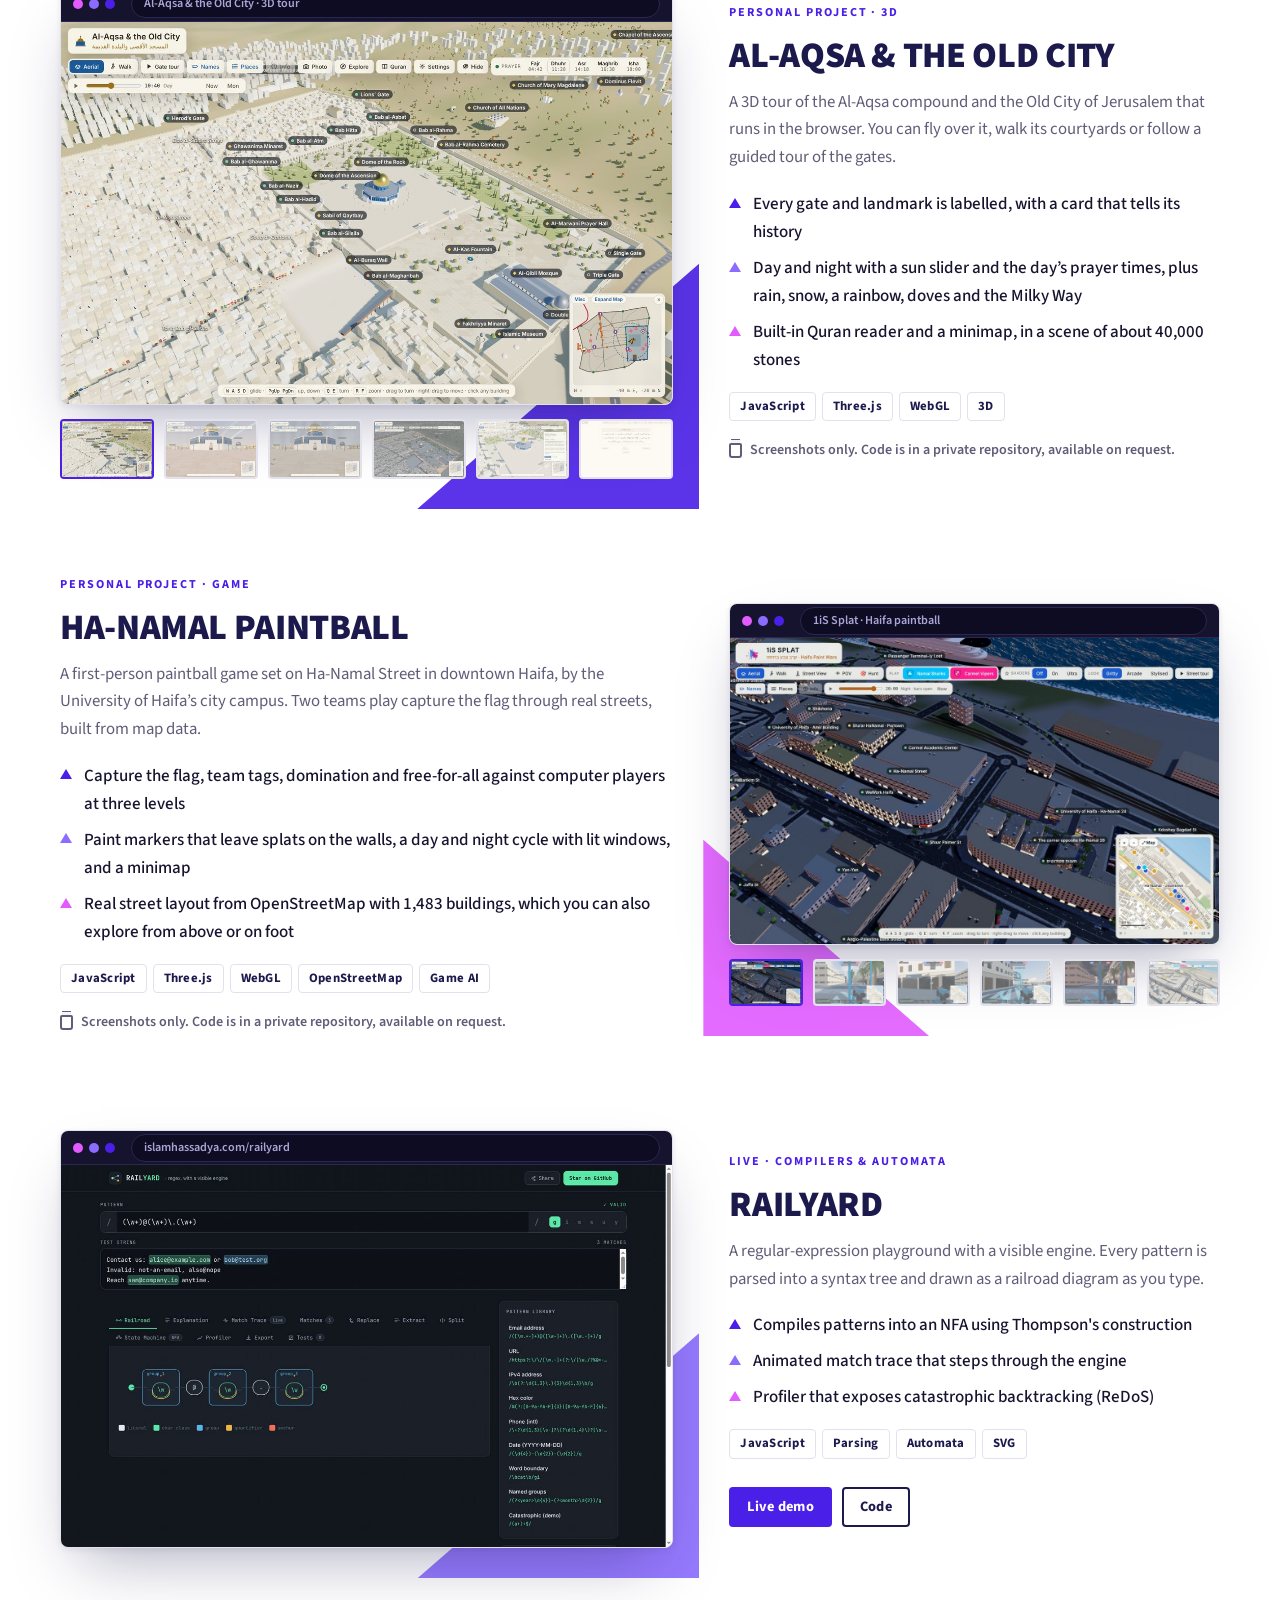
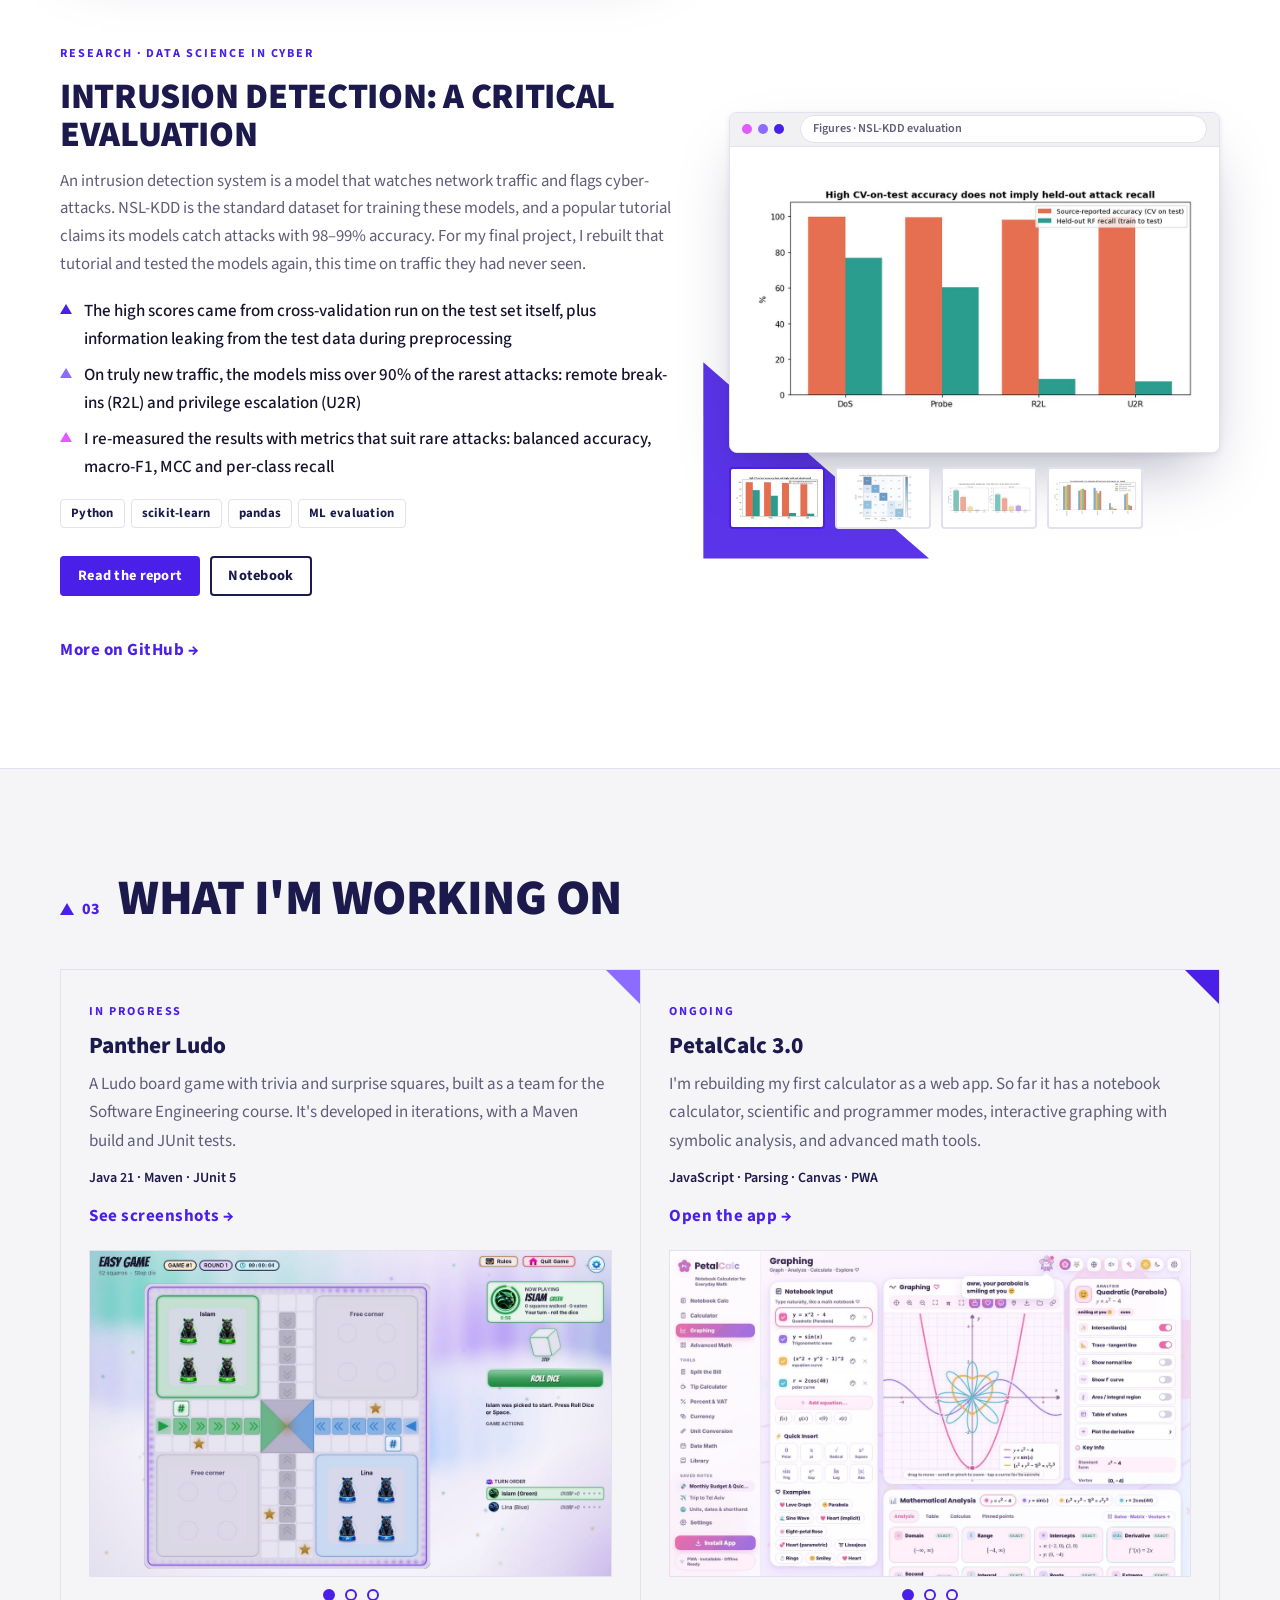
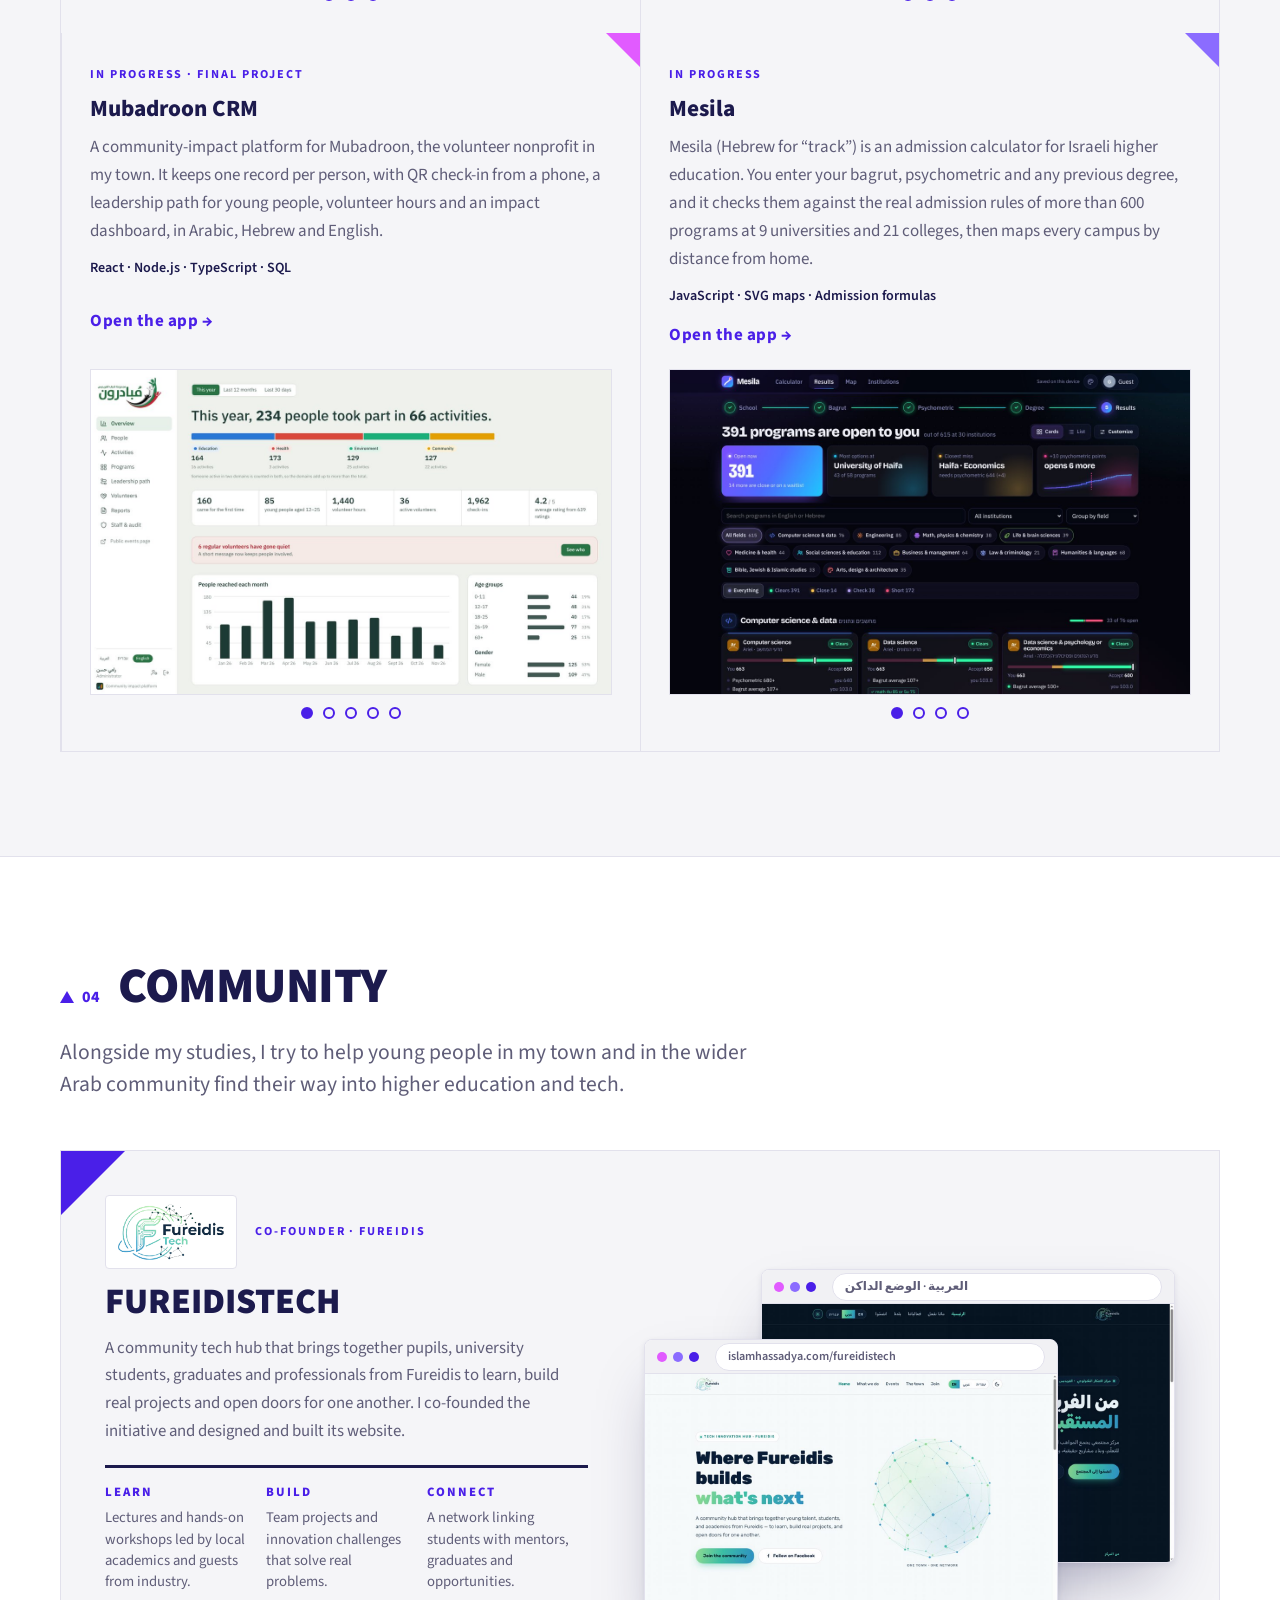
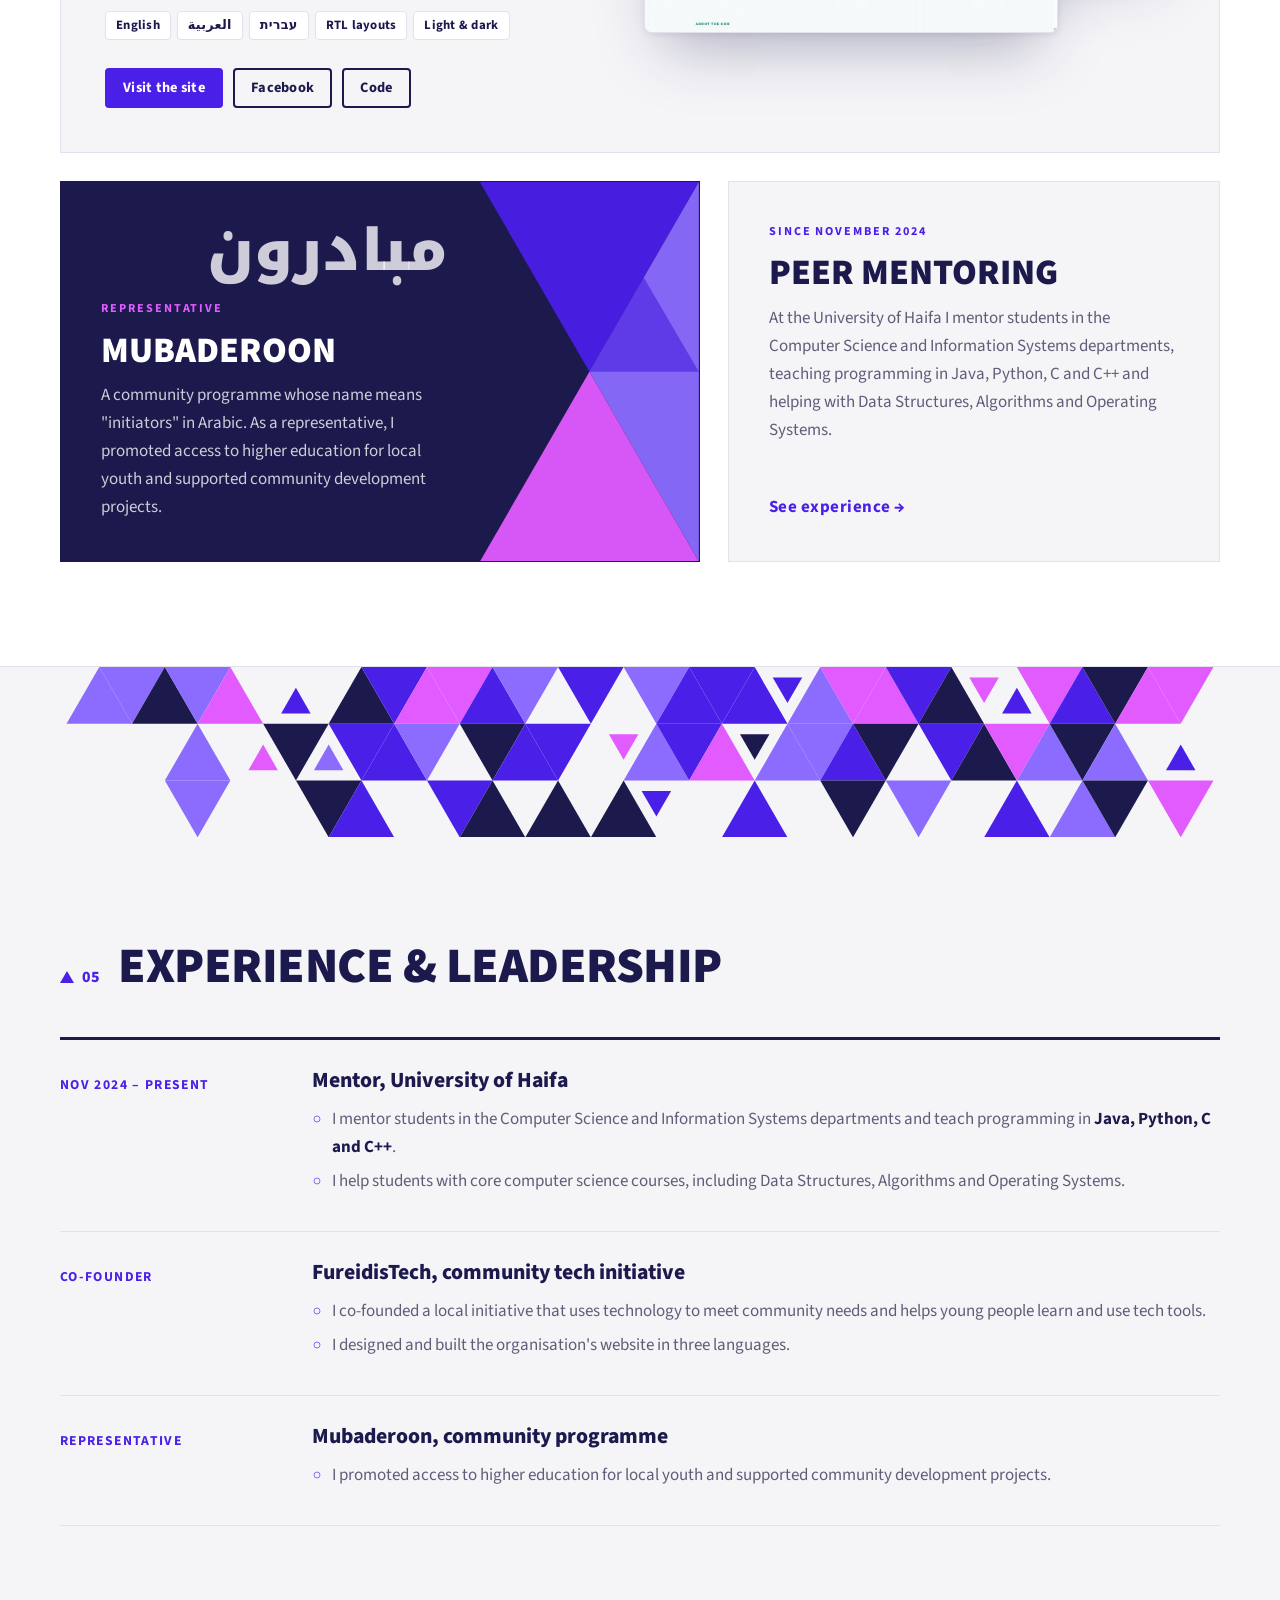
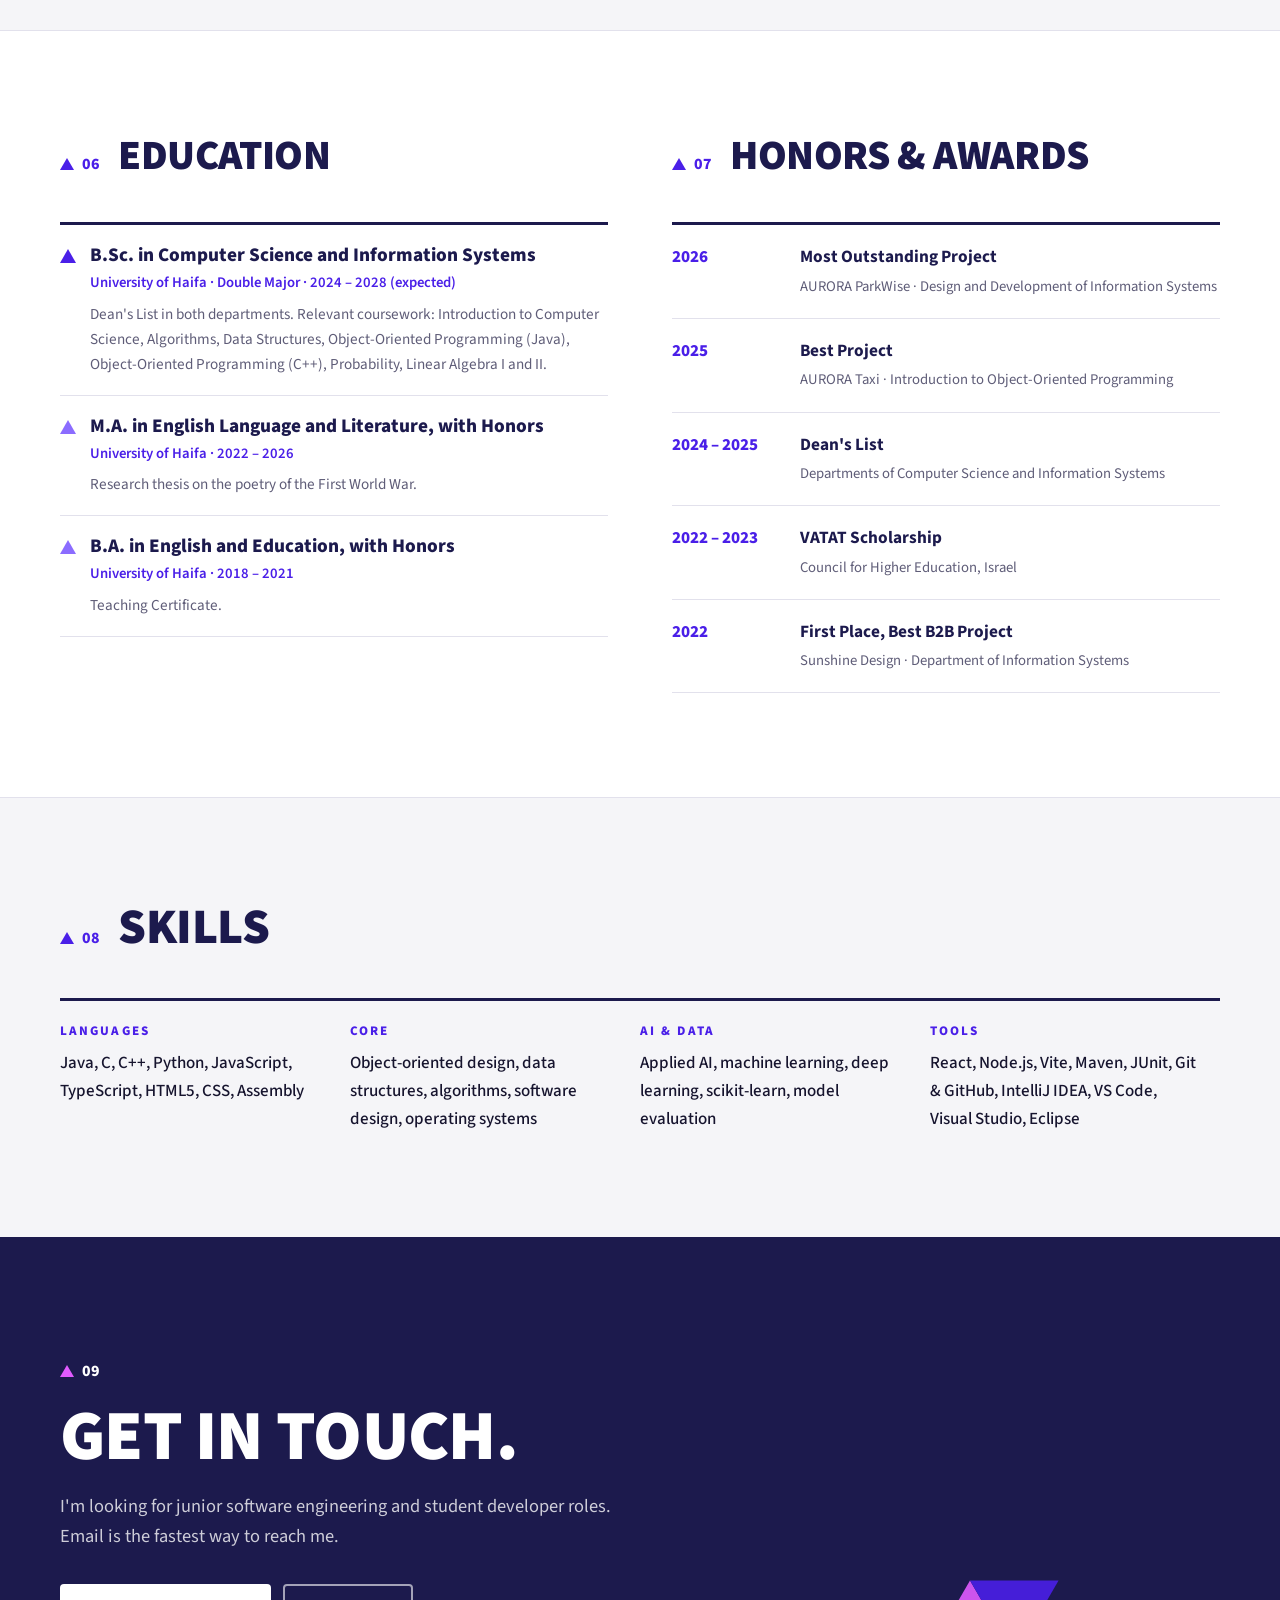
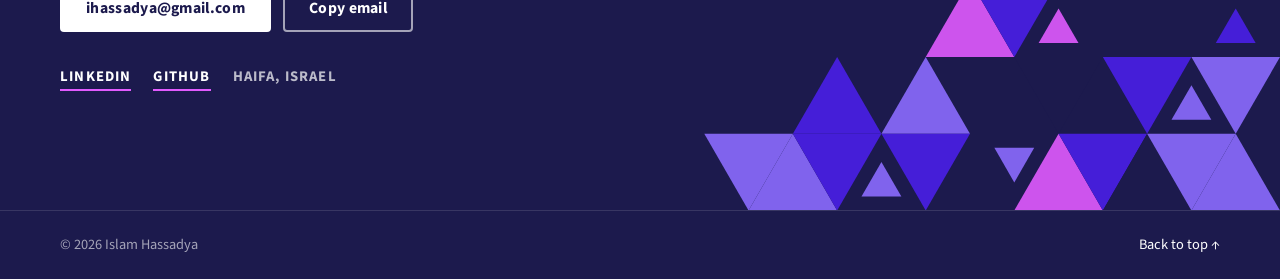
==== commit 46d71a69: "Remove degrees box and gaming line from About Co-Authored-By: Claude Opus 5.5 <noreply@anthropic.com" ====
--- a/index.html
+++ b/index.html
@@ -3,10 +3,10 @@
 <head>
   <meta charset="UTF-8" />
   <meta name="viewport" content="width=device-width, initial-scale=1" />
-  <title>Islam Hassadya | Software Engineer</title>
-  <meta name="description" content="Islam Hassadya, aspiring software engineer. Double major B.Sc. in Computer Science and Information Systems at the University of Haifa. Projects, experience and contact." />
+  <title>Islam Hassadya | Computer Science student</title>
+  <meta name="description" content="Islam Hassadya, Computer Science and Information Systems student. Double major B.Sc. in Computer Science and Information Systems at the University of Haifa. Projects, experience and contact." />
   <meta name="author" content="Islam Hassadya" />
-  <meta property="og:title" content="Islam Hassadya | Software Engineer" />
+  <meta property="og:title" content="Islam Hassadya | Computer Science student" />
   <meta property="og:description" content="Projects, experience and contact. Double major B.Sc. in Computer Science & Information Systems, University of Haifa." />
   <meta property="og:url" content="https://islamhassadya.com/" />
   <meta property="og:type" content="website" />
@@ -24,7 +24,7 @@
   <link rel="alternate" hreflang="en" href="https://islamhassadya.com/" />
   <link rel="alternate" hreflang="he" href="https://islamhassadya.com/he/" />
   <link rel="alternate" hreflang="x-default" href="https://islamhassadya.com/" />
-  <link rel="stylesheet" href="style.css?v=20" />
+  <link rel="stylesheet" href="style.css?v=19" />
   <!-- your saved design (written by the ?edit designer) -->
   <style id="custom-theme"></style>
 </head>
@@ -76,10 +76,10 @@
       <!--GEO:corner--><svg class="geo geo-corner" viewBox="0 0 560 242" aria-hidden="true" focusable="false"><polygon class="g3" points="19.2,49.5 35.0,22.2 50.8,49.5"/><polygon class="g1" points="35.0,0.0 105.0,0.0 70.0,60.6"/><polygon class="g1" points="89.2,49.5 105.0,22.2 120.8,49.5"/><polygon class="g1" points="105.0,0.0 175.0,0.0 140.0,60.6"/><polygon class="g2" points="140.0,60.6 175.0,0.0 210.0,60.6"/><polygon class="g2" points="245.0,0.0 315.0,0.0 280.0,60.6"/><polygon class="g3" points="280.0,60.6 315.0,0.0 350.0,60.6"/><polygon class="g3" points="350.0,60.6 385.0,0.0 420.0,60.6"/><polygon class="g2" points="385.0,0.0 455.0,0.0 420.0,60.6"/><polygon class="g4" points="19.2,71.7 50.8,71.7 35.0,99.0"/><polygon class="g1" points="35.0,121.2 70.0,60.6 105.0,121.2"/><polygon class="g3" points="70.0,60.6 140.0,60.6 105.0,121.2"/><polygon class="g3" points="280.0,60.6 350.0,60.6 315.0,121.2"/><polygon class="g1" points="404.2,110.1 420.0,82.8 435.8,110.1"/><polygon class="g1" points="420.0,60.6 490.0,60.6 455.0,121.2"/><polygon class="g1" points="175.0,121.2 245.0,121.2 210.0,181.9"/><polygon class="g2" points="245.0,121.2 315.0,121.2 280.0,181.9"/></svg><!--/GEO-->
       <div class="wrap hero-in">
         <div class="hero-text">
-          <p class="overline" data-edit>Software Engineer · Haifa, Israel</p>
+          <p class="overline" data-edit>Computer Science student · Haifa, Israel</p>
           <h1 data-edit>Islam<br>Hassadya</h1>
           <p class="spaced" data-edit>Computer Science &amp; Information Systems</p>
-          <p class="lead" data-edit>I build software end to end, from algorithms and system design to interfaces people enjoy using. I'm a double major at the University of Haifa, on the Dean's List, with three award-winning projects. I'm open to junior software engineering roles.</p>
+          <p class="lead" data-edit>I'm a Computer Science and Information Systems student at the University of Haifa. I enjoy building software from start to finish, and every project teaches me something new. I'm looking for a junior or student developer role where I can keep learning from a good team.</p>
           <div class="cta">
             <a class="btn primary" href="#projects">See my projects</a>
             <a class="btn ghost" href="#contact">Contact me</a>
@@ -118,13 +118,12 @@
           <h2 data-edit>About me</h2>
         </div>
         <div class="about-body">
-          <p class="big" data-edit>I'm a double major in <strong>Computer Science and Information Systems</strong> at the University of Haifa. My strongest ground is the core of the field: object-oriented design, data structures, algorithms and operating systems. I'm also growing into applied AI and machine learning.</p>
-          <p data-edit>Before computer science, I earned an <strong>M.A. in English Language &amp; Literature</strong> and a <strong>B.A. in English &amp; Education</strong>, both with honors. That background shows up in my engineering: clear documentation, careful reasoning, and comfort explaining technical ideas to anyone.</p>
-          <p data-edit>Outside class, I mentor students in programming. I also co-founded <strong>FureidisTech</strong>, a community initiative that connects young people in my town with technology. I'm also a passionate gamer: I love modifying games and I'm always learning new things.</p>
+          <p class="big" data-edit>I'm a double major in <strong>Computer Science and Information Systems</strong> at the University of Haifa. The courses I've enjoyed most are the core ones: object-oriented design, data structures, algorithms and operating systems. I'm now learning applied AI and machine learning.</p>
+          <p data-edit>Before computer science, I earned an <strong>M.A. in English Language &amp; Literature</strong> and a <strong>B.A. in English &amp; Education</strong>, both with honors. That background helps me write clear documentation and explain technical ideas simply.</p>
+          <p data-edit>Outside class, I mentor students in programming. I also co-founded <strong>FureidisTech</strong>, a community initiative that connects young people in my town with technology.</p>
           <dl class="facts">
-            <div><dt>Awards</dt><dd data-edit>3 award-winning projects</dd></div>
+            <div><dt>Awards</dt><dd data-edit>3 course projects recognised</dd></div>
             <div><dt>Studying</dt><dd data-edit>B.Sc. CS &amp; IS, 2024–2028</dd></div>
-            <div><dt>Degrees</dt><dd data-edit>M.A. English Language &amp; Literature · B.A. English &amp; Education</dd></div>
             <div><dt>Mentoring</dt><dd data-edit>Since November 2024</dd></div>
             <div><dt>Languages</dt><dd data-edit>English · Arabic · Hebrew · French (basic)</dd></div>
           </dl>
@@ -158,11 +157,11 @@
             <div class="case-body">
               <p class="label" data-edit>Live · Sustainability seminar</p>
               <h3 data-edit>Save The Coast Line</h3>
-              <p data-edit>An interactive lab that shows how sea-level rise would reshape Israel's Mediterranean coast, built on real elevation data and real building footprints.</p>
+              <p data-edit>An interactive lab that shows how sea-level rise could change Israel's Mediterranean coast, built on public elevation data and building footprints.</p>
               <ul class="hl">
                 <li data-edit>2D, 3D and photoreal views of 23 coastal sites, with a guided fly-over</li>
                 <li data-edit>Side-by-side IPCC scenarios and a CO₂-budget calculator</li>
-                <li data-edit>Fully bilingual interface in English and Hebrew</li>
+                <li data-edit>Interface in English and Hebrew</li>
               </ul>
               <ul class="tags"><li>TypeScript</li><li>Vite</li><li>3D maps</li><li>Geo data</li></ul>
               <div class="p-links"><a class="btn primary sm" href="/SaveTheCoastLine/">Live demo</a><a class="btn ghost sm" href="https://github.com/IslamHassadya11/SaveTheCoastLine" target="_blank" rel="noopener">Code</a></div>
@@ -210,7 +209,7 @@
             <div class="case-body">
               <p class="label" data-edit>Live · Version 3.0</p>
               <h3 data-edit>PetalCalc</h3>
-              <p data-edit>A notebook calculator that understands variables, units, currencies and dates, rebuilt from my very first project into a complete web app.</p>
+              <p data-edit>A notebook calculator that understands variables, units, currencies and dates. It started as my very first project, and I've been rebuilding it as a web app.</p>
               <ul class="hl">
                 <li data-edit>Graphing workbench that finds derivatives, integrals and extrema symbolically</li>
                 <li data-edit>Scientific and programmer modes, in light and dark themes</li>
@@ -238,7 +237,7 @@
             <div class="case-body">
               <p class="label" data-edit>Live · In progress</p>
               <h3 data-edit>Mesila</h3>
-              <p data-edit>Mesila (מסילה) is Hebrew for “track”: the route from your grades to a degree. It's an admission calculator for Israeli higher education. You enter your bagrut, psychometric and any previous degree, and it shows every program you can get into.</p>
+              <p data-edit>Mesila (מסילה) is Hebrew for “track”: the route from your grades to a degree. It's an admission calculator for Israeli higher education. You enter your bagrut, psychometric and any previous degree, and it shows which programs you may be able to get into. Admission rules change, so it's a guide, not a promise.</p>
               <ul class="hl">
                 <li data-edit>Real admission rules for 615 programs at 9 universities and 21 colleges, with acceptance and rejection lines</li>
                 <li data-edit>Works out the best bagrut average at each university, using its own bonus rules and the subjects it lets you drop</li>
@@ -298,9 +297,9 @@
               </div>
             </div>
             <div class="case-body">
-              <p class="label award" data-edit>★ Most Outstanding Project · 2026</p>
+              <p class="label award" data-edit>Most Outstanding Project · 2026</p>
               <h3 data-edit>AURORA ParkWise</h3>
-              <p data-edit>A Java management system for automated parking lots, with an administrator command centre and a customer portal, built for the Design and Development of Information Systems course.</p>
+              <p data-edit>A Java management system for automated parking lots, with an administrator panel and a customer portal, built for the Design and Development of Information Systems course.</p>
               <ul class="hl">
                 <li data-edit>Live sessions: vehicles are detected at the gate, assigned a space and charged on exit</li>
                 <li data-edit>Conveyors run as state machines, with random failures during start-up and testing</li>
@@ -329,7 +328,7 @@
               </div>
             </div>
             <div class="case-body">
-              <p class="label award" data-edit>★ Best Project · 2025</p>
+              <p class="label award" data-edit>Best Project · 2025</p>
               <h3 data-edit>AURORA Taxi</h3>
               <p data-edit>AURORA Cabs, a management system for a taxi company, built for Introduction to Object-Oriented Programming. I later gave it a new interface and new features.</p>
               <ul class="hl">
@@ -358,7 +357,7 @@
               </div>
             </div>
             <div class="case-body">
-              <p class="label award" data-edit>★ First Place, Best B2B Project · 2022</p>
+              <p class="label award" data-edit>First Place, Best B2B Project · 2022</p>
               <h3 data-edit>Sunshine Design</h3>
               <p data-edit>A Hebrew online store for laptops, phones and tablets, where every device ships with a design the customer picks. We built it as a team of four for the e-commerce course, and I later redesigned and rebuilt it.</p>
               <ul class="hl">
@@ -438,7 +437,7 @@
               <h3 data-edit>RAILYARD</h3>
               <p data-edit>A regular-expression playground with a visible engine. Every pattern is parsed into a syntax tree and drawn as a railroad diagram as you type.</p>
               <ul class="hl">
-                <li data-edit>Compiles patterns into a real NFA using Thompson's construction</li>
+                <li data-edit>Compiles patterns into an NFA using Thompson's construction</li>
                 <li data-edit>Animated match trace that steps through the engine</li>
                 <li data-edit>Profiler that exposes catastrophic backtracking (ReDoS)</li>
               </ul>
@@ -463,11 +462,11 @@
             <div class="case-body">
               <p class="label" data-edit>Research · Data Science in Cyber</p>
               <h3 data-edit>Intrusion Detection: a Critical Evaluation</h3>
-              <p data-edit>An intrusion detection system is a model that watches network traffic and flags cyber-attacks. NSL-KDD is the standard dataset for training these models, and a popular tutorial claims its models catch attacks with 98–99% accuracy. For my final project, I rebuilt that tutorial and tested the models properly, on traffic they had never seen.</p>
+              <p data-edit>An intrusion detection system is a model that watches network traffic and flags cyber-attacks. NSL-KDD is the standard dataset for training these models, and a popular tutorial claims its models catch attacks with 98–99% accuracy. For my final project, I rebuilt that tutorial and tested the models again, this time on traffic they had never seen.</p>
               <ul class="hl">
                 <li data-edit>The high scores came from cross-validation run on the test set itself, plus information leaking from the test data during preprocessing</li>
                 <li data-edit>On truly new traffic, the models miss over 90% of the rarest attacks: remote break-ins (R2L) and privilege escalation (U2R)</li>
-                <li data-edit>I re-measured everything with metrics that stay honest when attacks are rare: balanced accuracy, macro-F1, MCC and per-class recall</li>
+                <li data-edit>I re-measured the results with metrics that suit rare attacks: balanced accuracy, macro-F1, MCC and per-class recall</li>
               </ul>
               <ul class="tags"><li>Python</li><li>scikit-learn</li><li>pandas</li><li>ML evaluation</li></ul>
               <div class="p-links"><a class="btn primary sm" href="https://github.com/IslamHassadya11/nsl-kdd-critical-evaluation/blob/main/Report_Islam_Hassadya.pdf" target="_blank" rel="noopener">Read the report</a><a class="btn ghost sm" href="https://github.com/IslamHassadya11/nsl-kdd-critical-evaluation" target="_blank" rel="noopener">Notebook</a></div>
@@ -501,7 +500,7 @@
           <article class="now-card">
             <p class="label" data-edit>Ongoing</p>
             <h3 data-edit>PetalCalc 3.0</h3>
-            <p data-edit>I rebuilt my first calculator into a complete web app. It has a notebook calculator, scientific and programmer modes, interactive graphing with symbolic analysis, and advanced math tools.</p>
+            <p data-edit>I'm rebuilding my first calculator as a web app. So far it has a notebook calculator, scientific and programmer modes, interactive graphing with symbolic analysis, and advanced math tools.</p>
             <p class="stack" data-edit>JavaScript · Parsing · Canvas · PWA</p>
             <a class="arrow" href="/petalcalc/">Open the app</a>
             <div class="reel" data-reel>
@@ -542,7 +541,7 @@
           <span class="num">04</span>
           <h2 data-edit>Community</h2>
         </div>
-        <p class="sec-lead" data-edit>Technology matters most when it opens doors. Alongside my studies, I help young people in my town and in the wider Arab community find their way into higher education and tech.</p>
+        <p class="sec-lead" data-edit>Alongside my studies, I try to help young people in my town and in the wider Arab community find their way into higher education and tech.</p>
 
         <article class="org">
           <div class="org-body">
@@ -685,7 +684,7 @@
       <!--GEO:contact--><svg class="geo geo-contact" viewBox="0 0 560 346" aria-hidden="true" focusable="false"><polygon class="g4" points="240.0,207.8 280.0,138.6 320.0,207.8"/><polygon class="g2" points="280.0,138.6 360.0,138.6 320.0,207.8"/><polygon class="g4" points="342.0,195.1 360.0,164.0 378.0,195.1"/><polygon class="g2" points="502.0,195.1 520.0,164.0 538.0,195.1"/><polygon class="g2" points="120.0,277.1 160.0,207.8 200.0,277.1"/><polygon class="g3" points="200.0,277.1 240.0,207.8 280.0,277.1"/><polygon class="g1" points="320.0,207.8 400.0,207.8 360.0,277.1"/><polygon class="g2" points="400.0,207.8 480.0,207.8 440.0,277.1"/><polygon class="g3" points="462.0,264.4 480.0,233.2 498.0,264.4"/><polygon class="g3" points="480.0,207.8 560.0,207.8 520.0,277.1"/><polygon class="g3" points="40.0,277.1 120.0,277.1 80.0,346.4"/><polygon class="g3" points="80.0,346.4 120.0,277.1 160.0,346.4"/><polygon class="g2" points="120.0,277.1 200.0,277.1 160.0,346.4"/><polygon class="g3" points="182.0,333.7 200.0,302.5 218.0,333.7"/><polygon class="g2" points="200.0,277.1 280.0,277.1 240.0,346.4"/><polygon class="g3" points="302.0,289.8 338.0,289.8 320.0,321.0"/><polygon class="g4" points="320.0,346.4 360.0,277.1 400.0,346.4"/><polygon class="g2" points="360.0,277.1 440.0,277.1 400.0,346.4"/><polygon class="g1" points="400.0,346.4 440.0,277.1 480.0,346.4"/><polygon class="g3" points="440.0,277.1 520.0,277.1 480.0,346.4"/><polygon class="g3" points="480.0,346.4 520.0,277.1 560.0,346.4"/></svg><!--/GEO-->
       <div class="wrap contact-in">
         <span class="num light">09</span>
-        <h2 data-edit>Let's work together.</h2>
+        <h2 data-edit>Get in touch.</h2>
         <p data-edit>I'm looking for junior software engineering and student developer roles. Email is the fastest way to reach me.</p>
         <div class="cta">
           <a class="btn light" href="mailto:ihassadya@gmail.com" id="emailBtn">ihassadya@gmail.com</a>
--- a/style.css
+++ b/style.css
@@ -115,7 +115,7 @@
 .about-body .big { grid-column: 1 / -1; font-size: clamp(1.3rem, 2.4vw, 1.7rem); line-height: 1.45; color: var(--ink); font-weight: 500; }
 .about-body p { color: var(--muted); }
 .about-body strong { color: var(--hc); font-weight: 700; }
-.facts { grid-column: 1 / -1; display: grid; grid-template-columns: 1fr 1fr 1.7fr 1fr 1.3fr; margin: 24px 0 0; border-top: 3px solid var(--rule); }
+.facts { grid-column: 1 / -1; display: grid; grid-template-columns: repeat(4, 1fr); margin: 24px 0 0; border-top: 3px solid var(--rule); }
 .facts > div { padding: 18px 18px 0 0; }
 .facts dt { font-size: .78rem; font-weight: 700; letter-spacing: .16em; text-transform: uppercase; color: var(--g2t); }
 .facts dd { margin: 6px 0 0; font-weight: 600; color: var(--hc); }
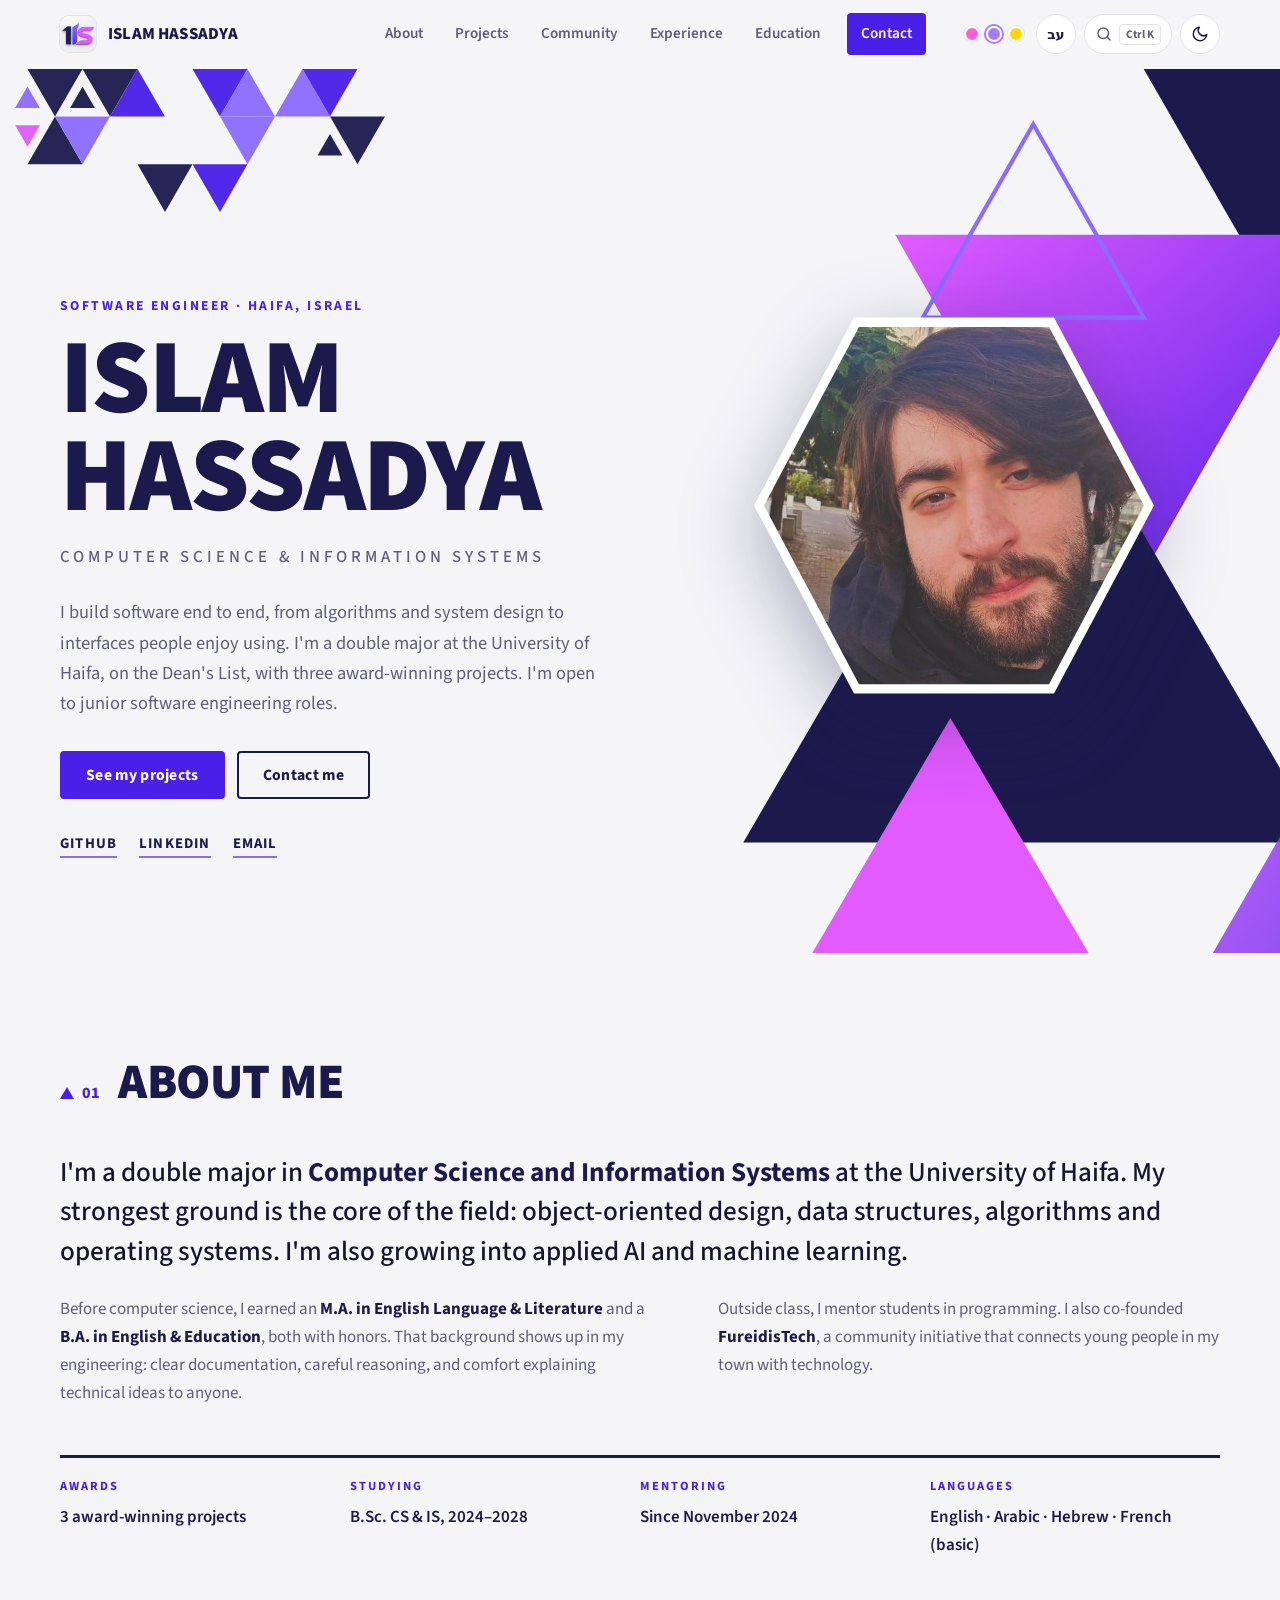
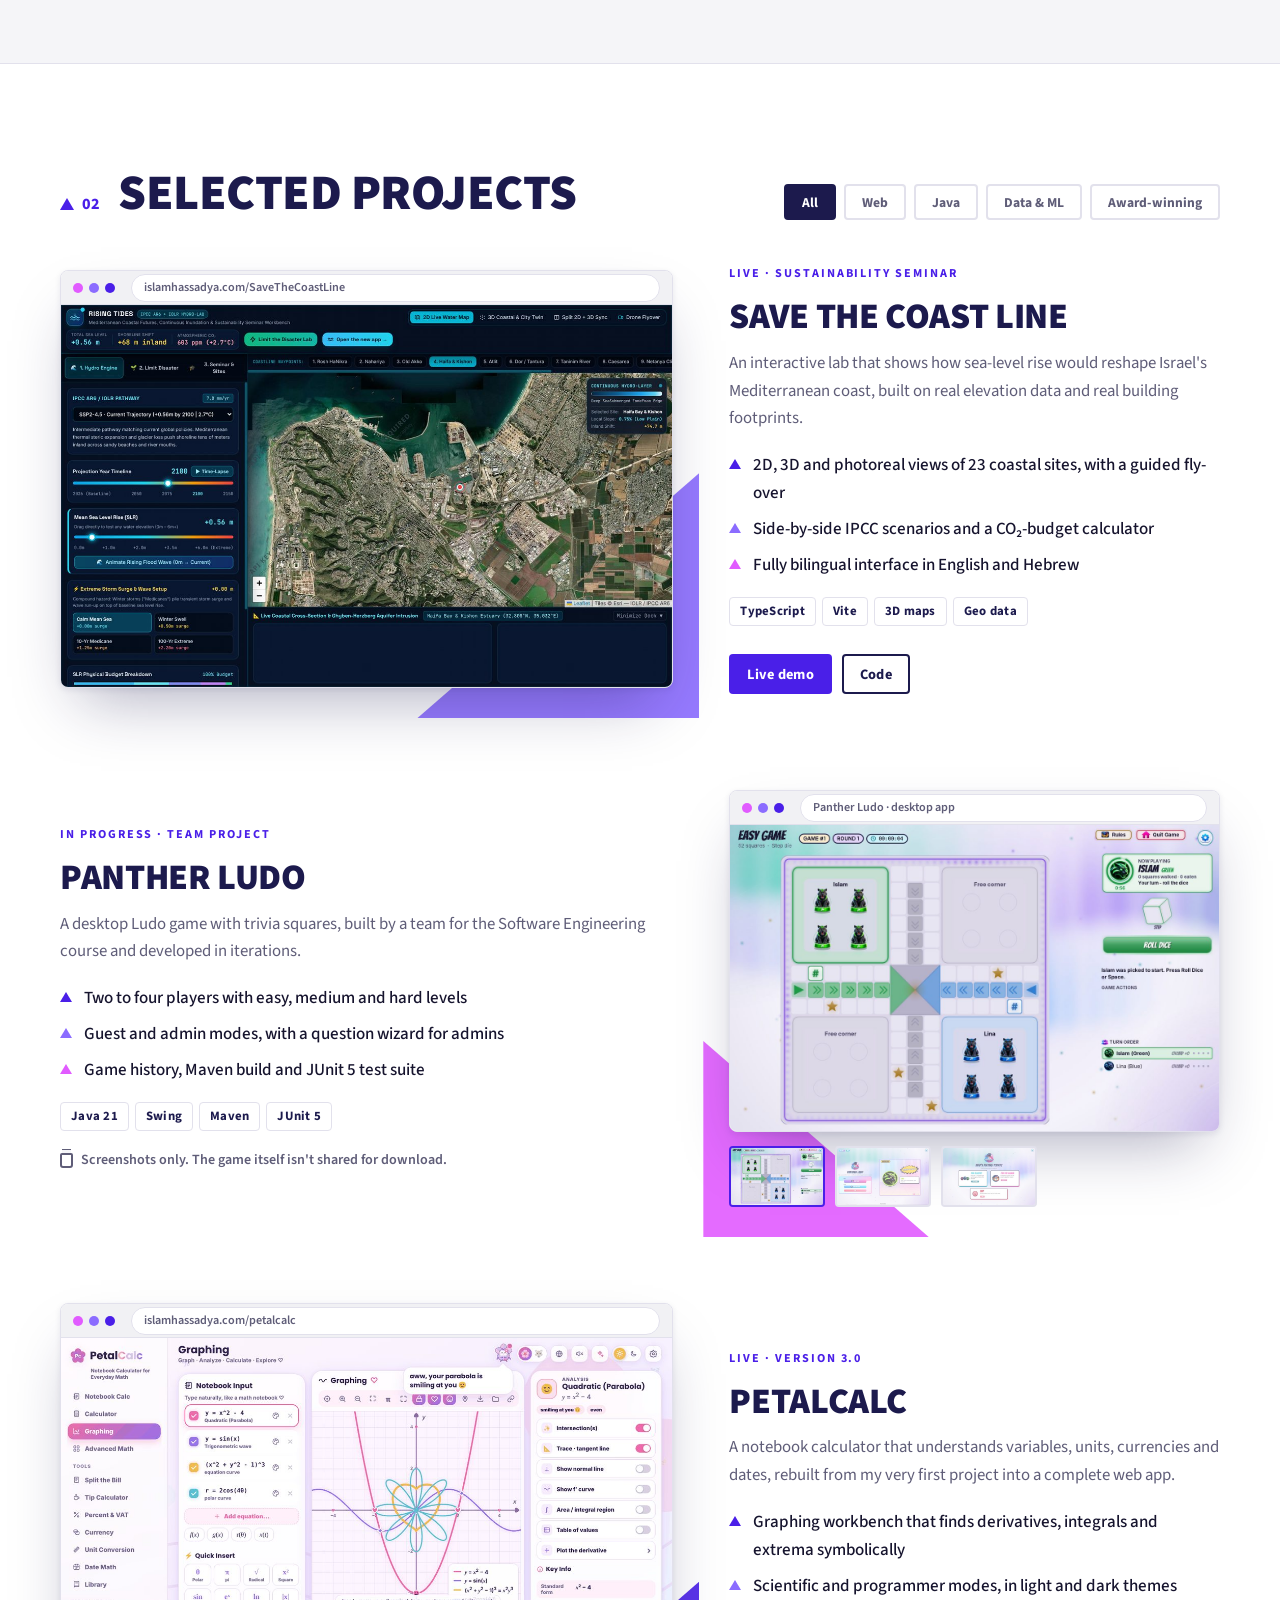
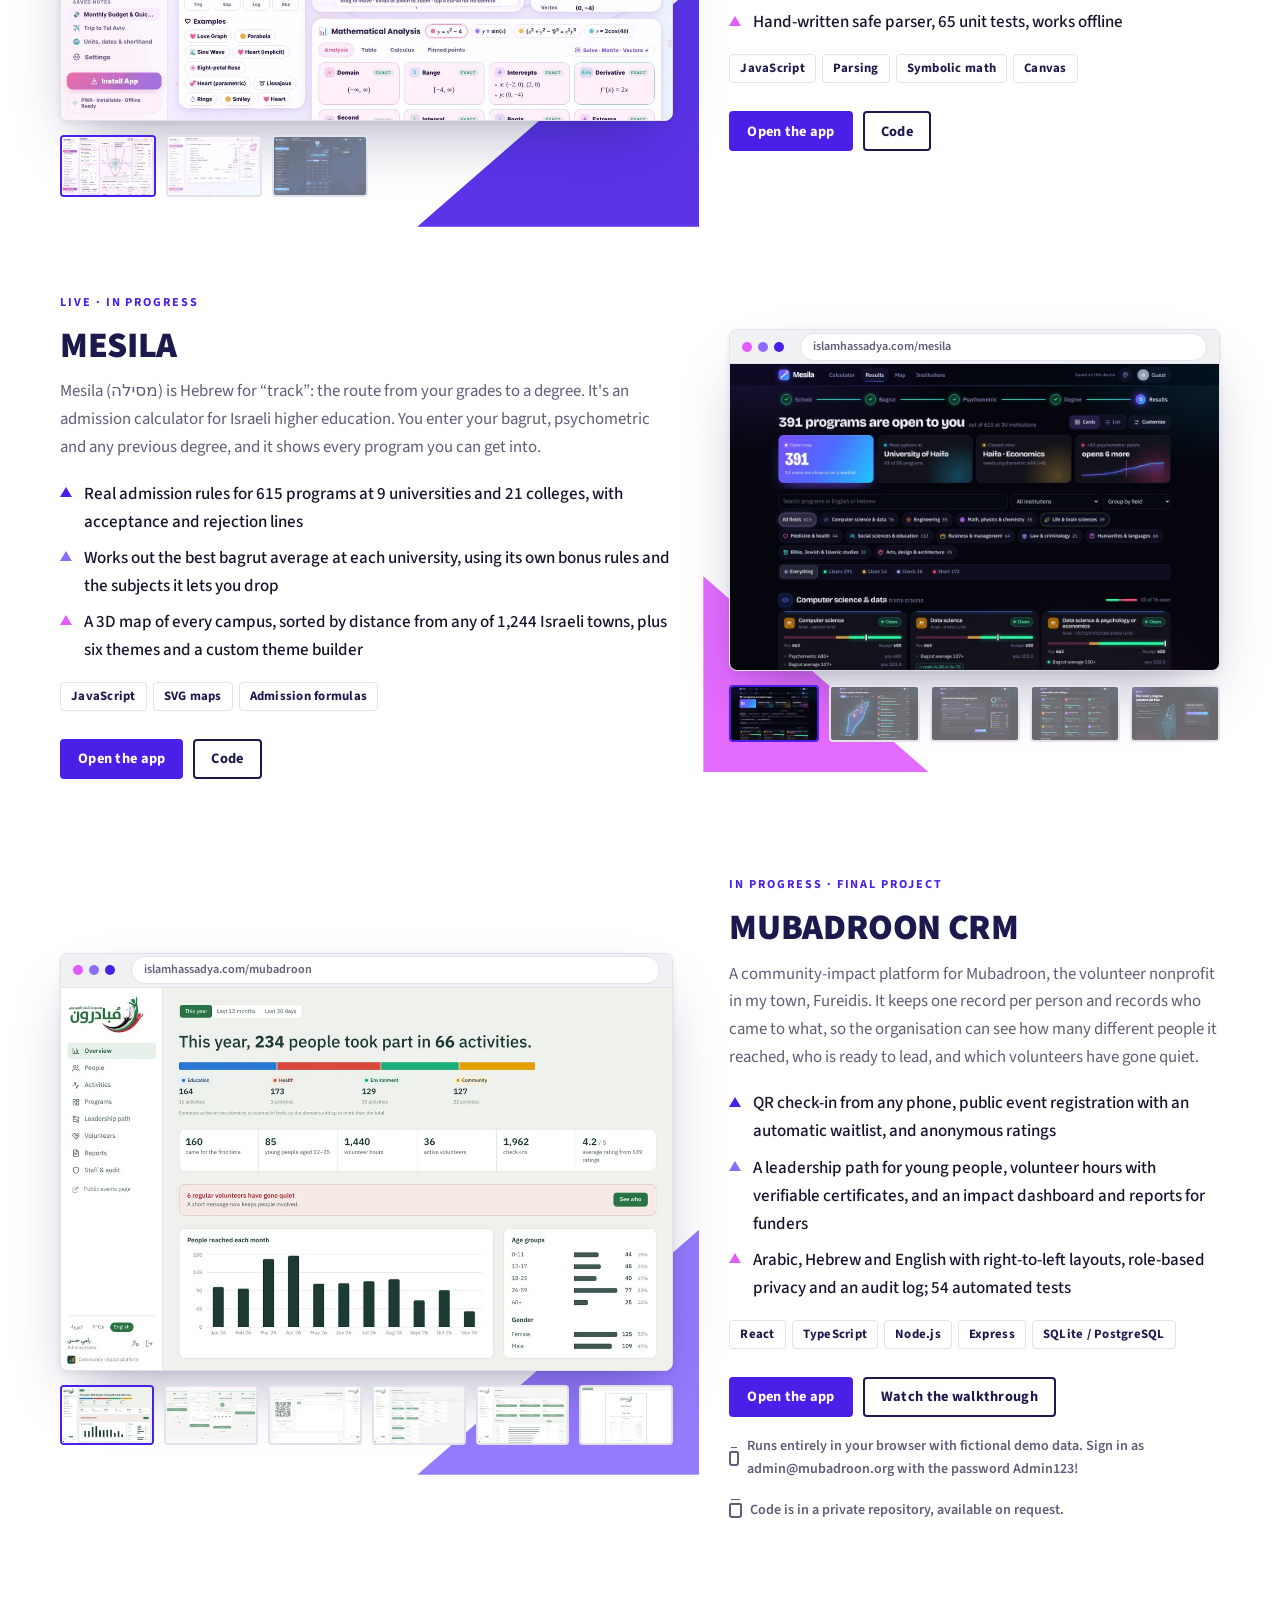
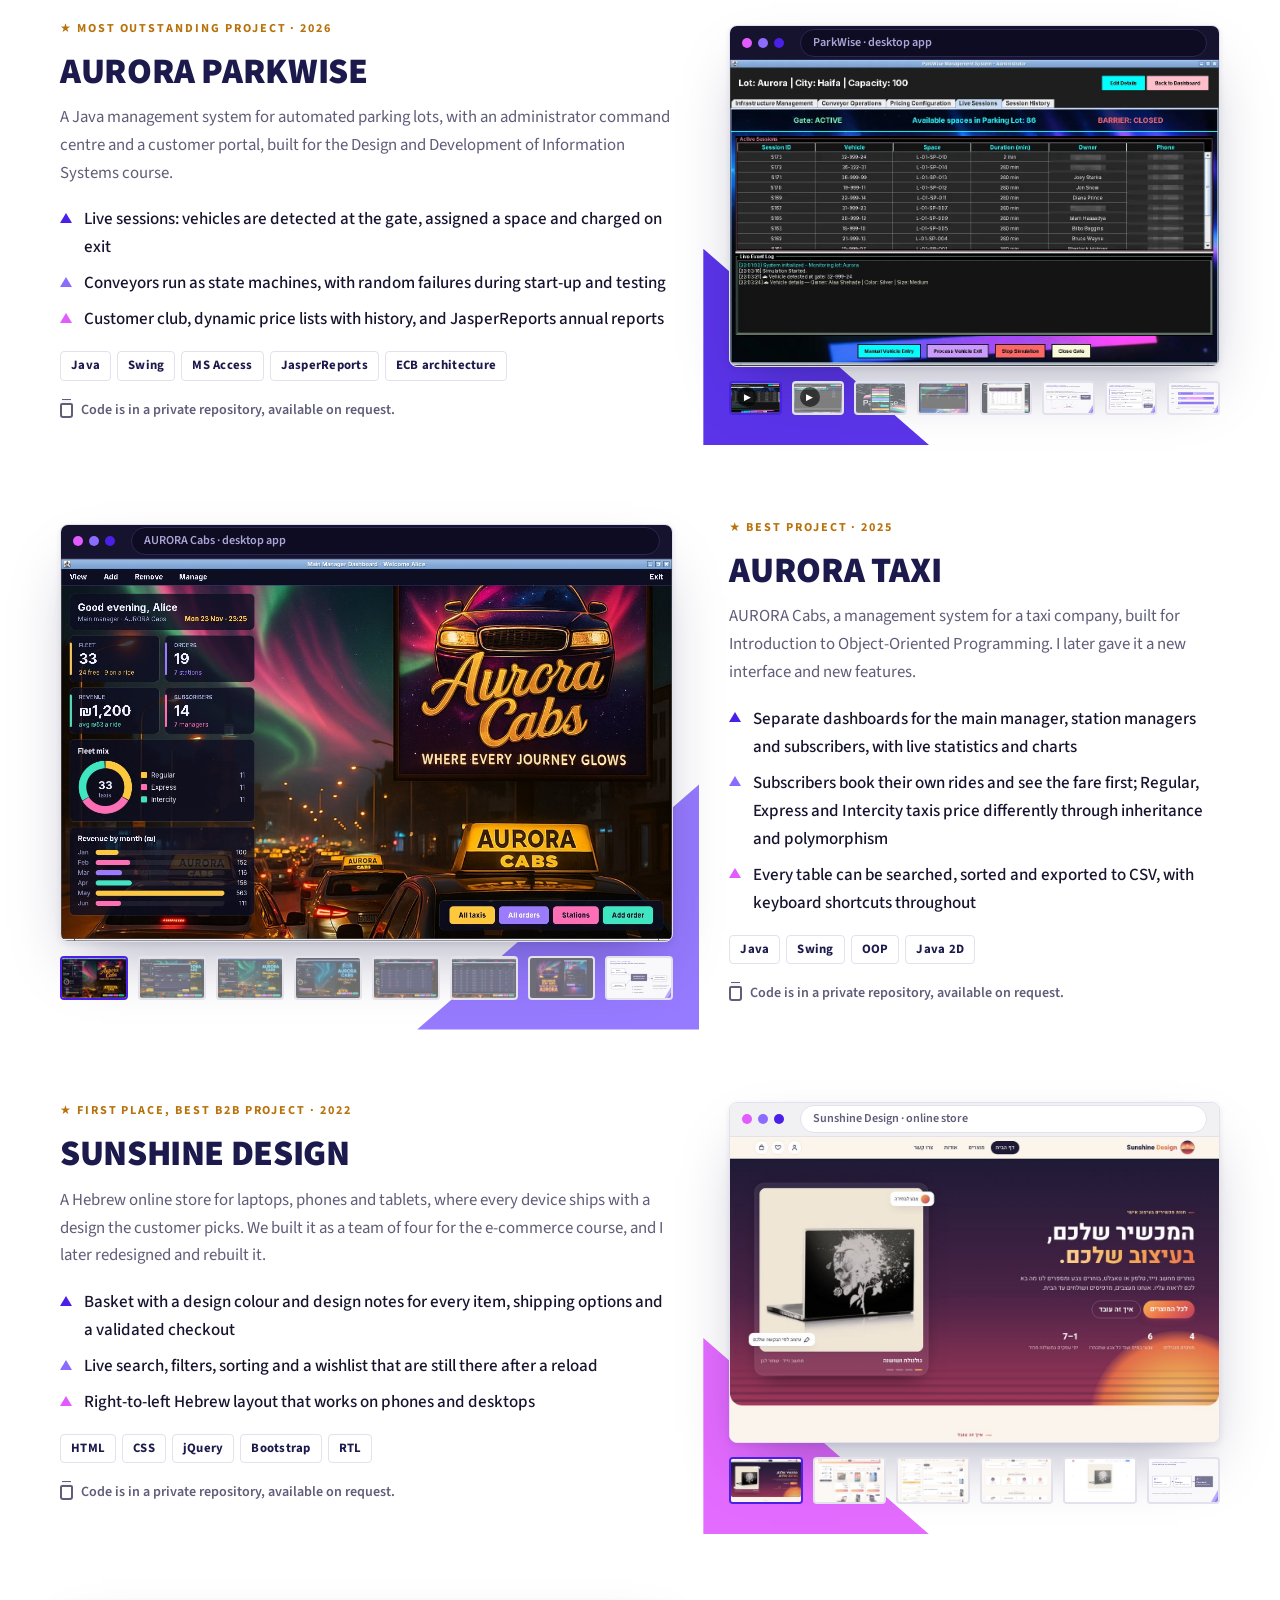
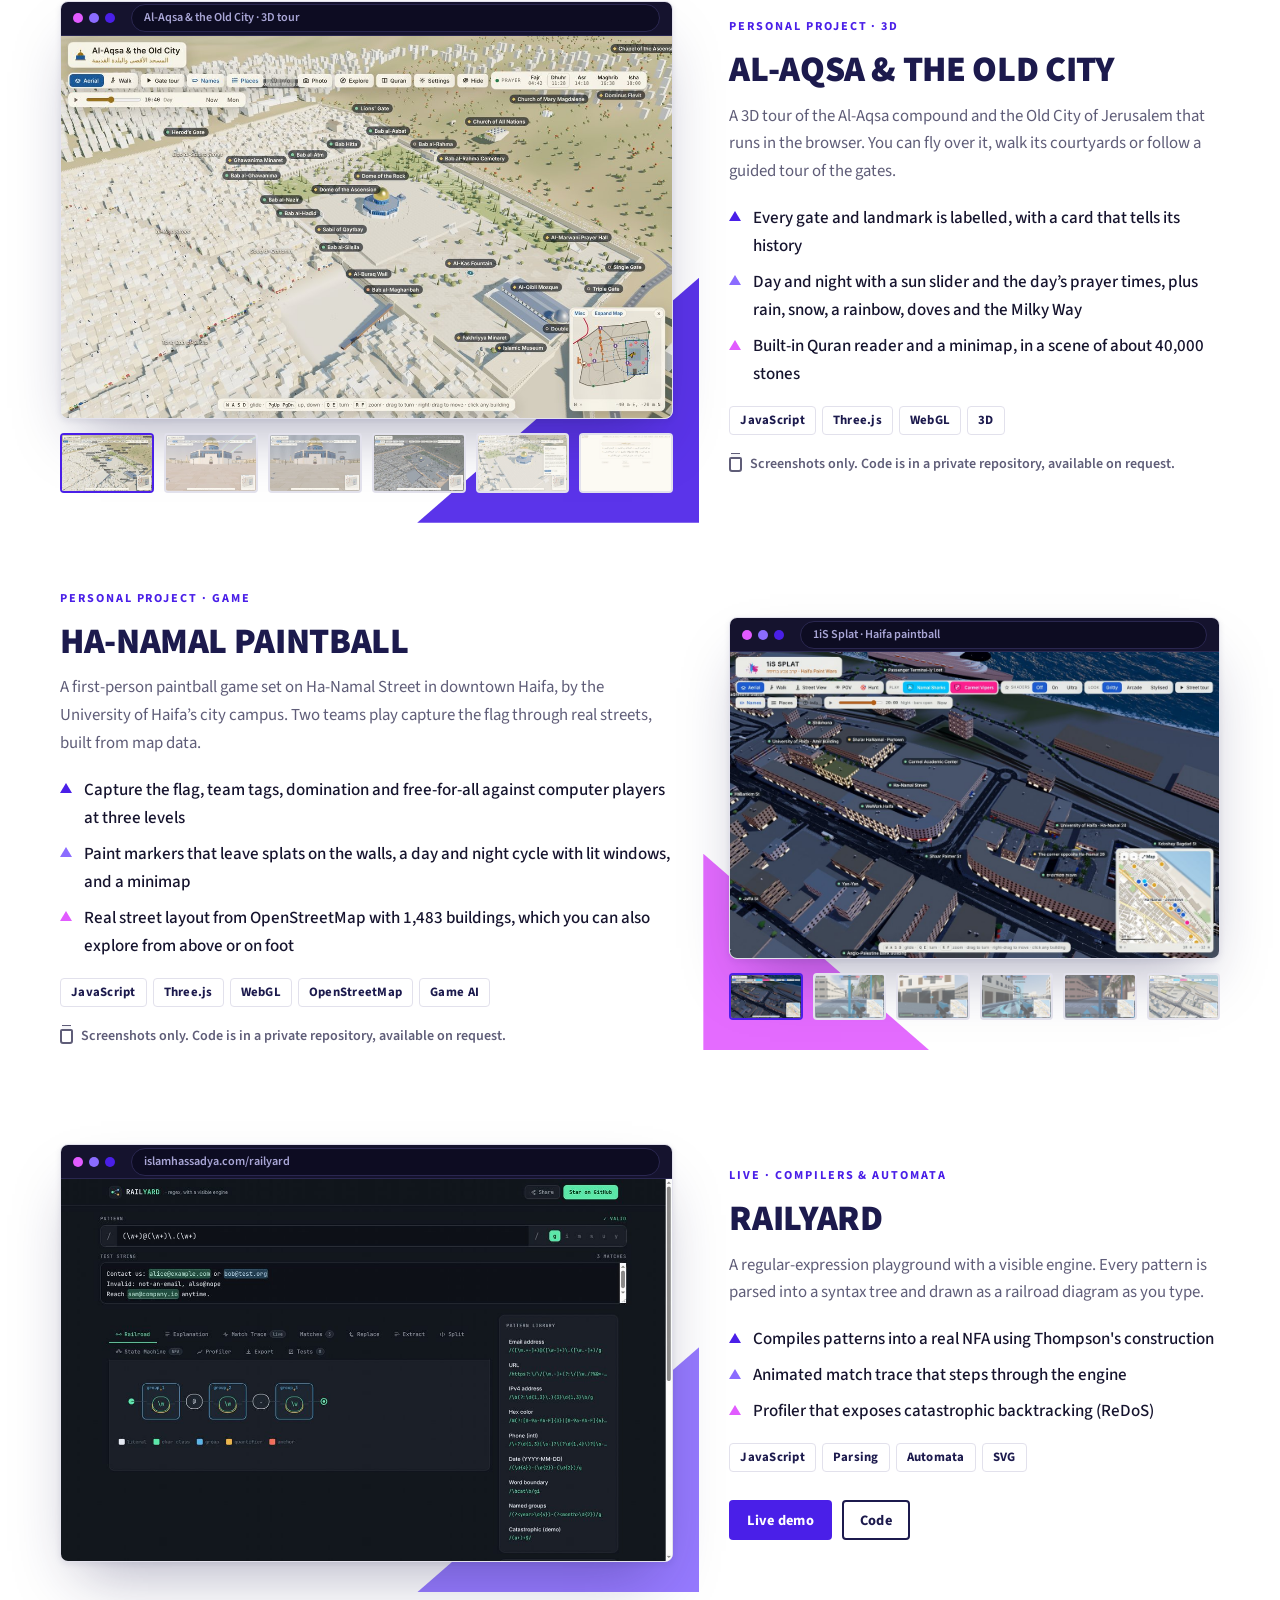
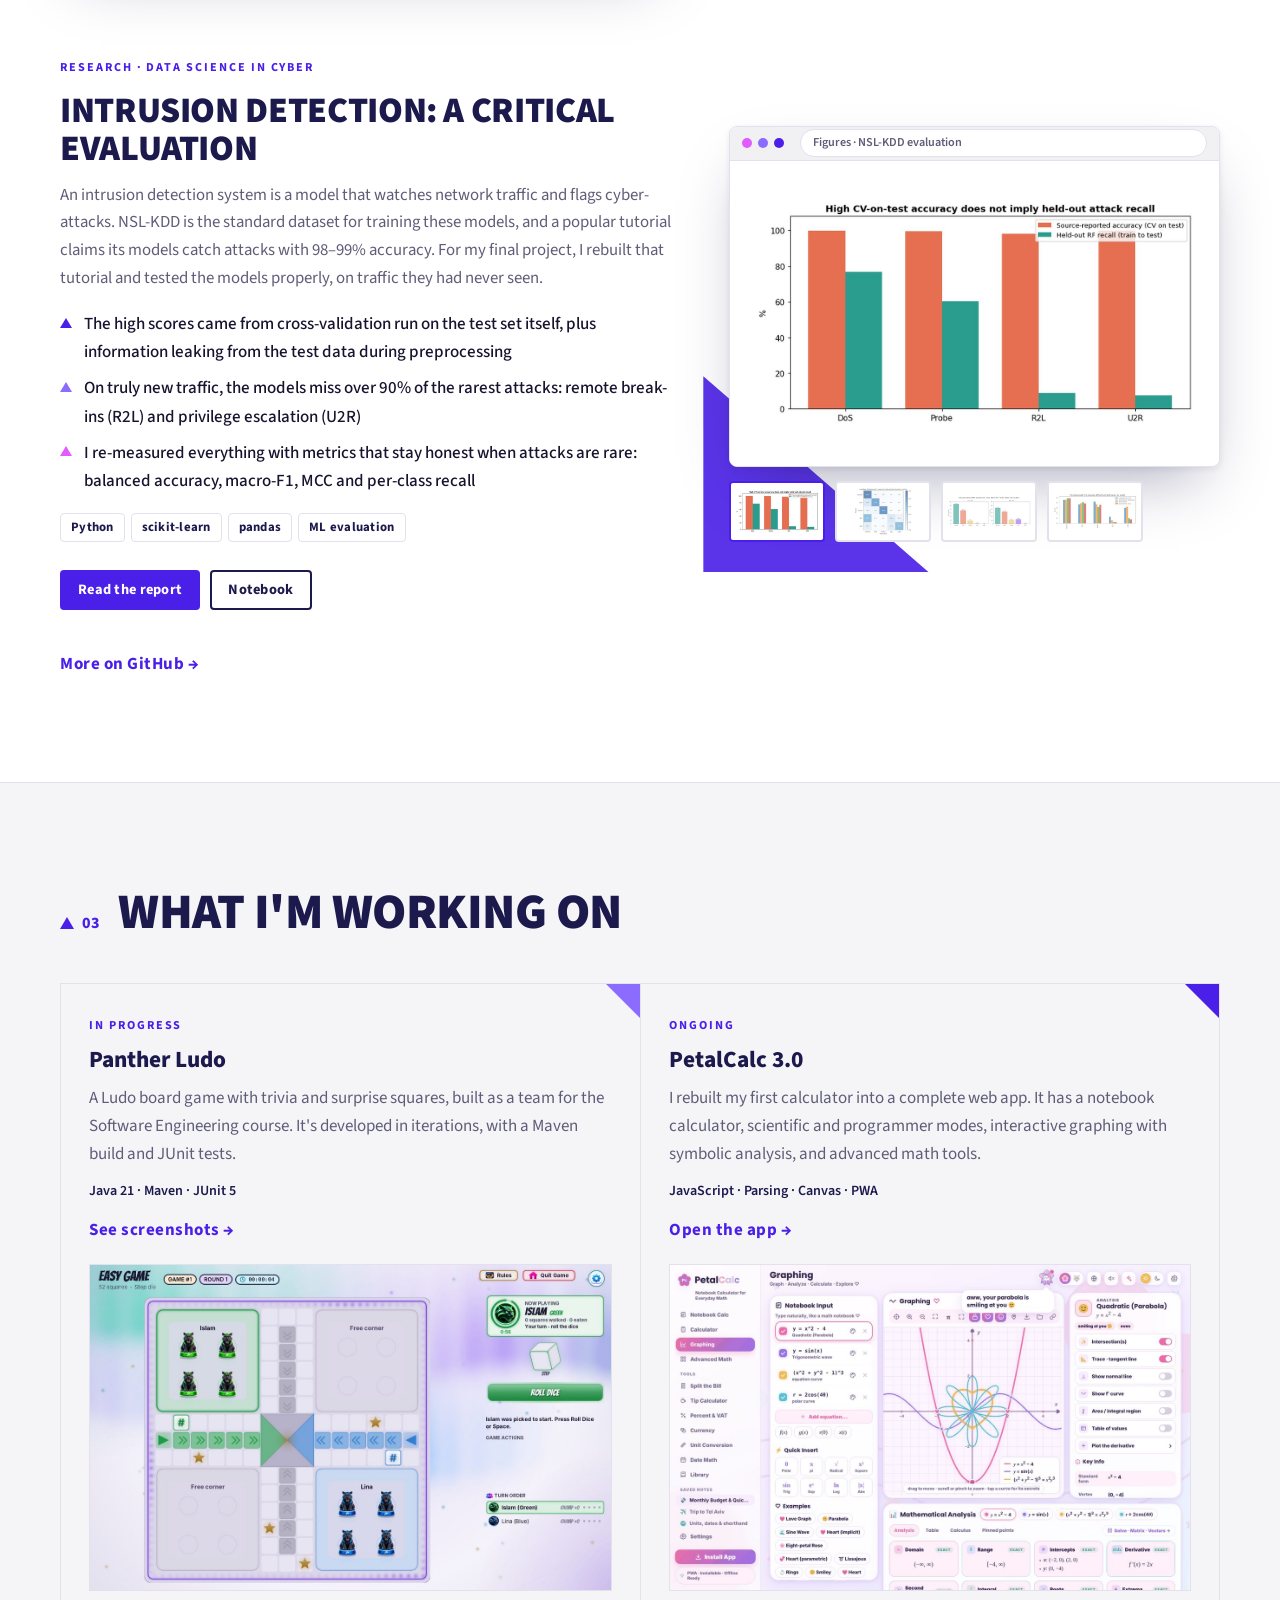
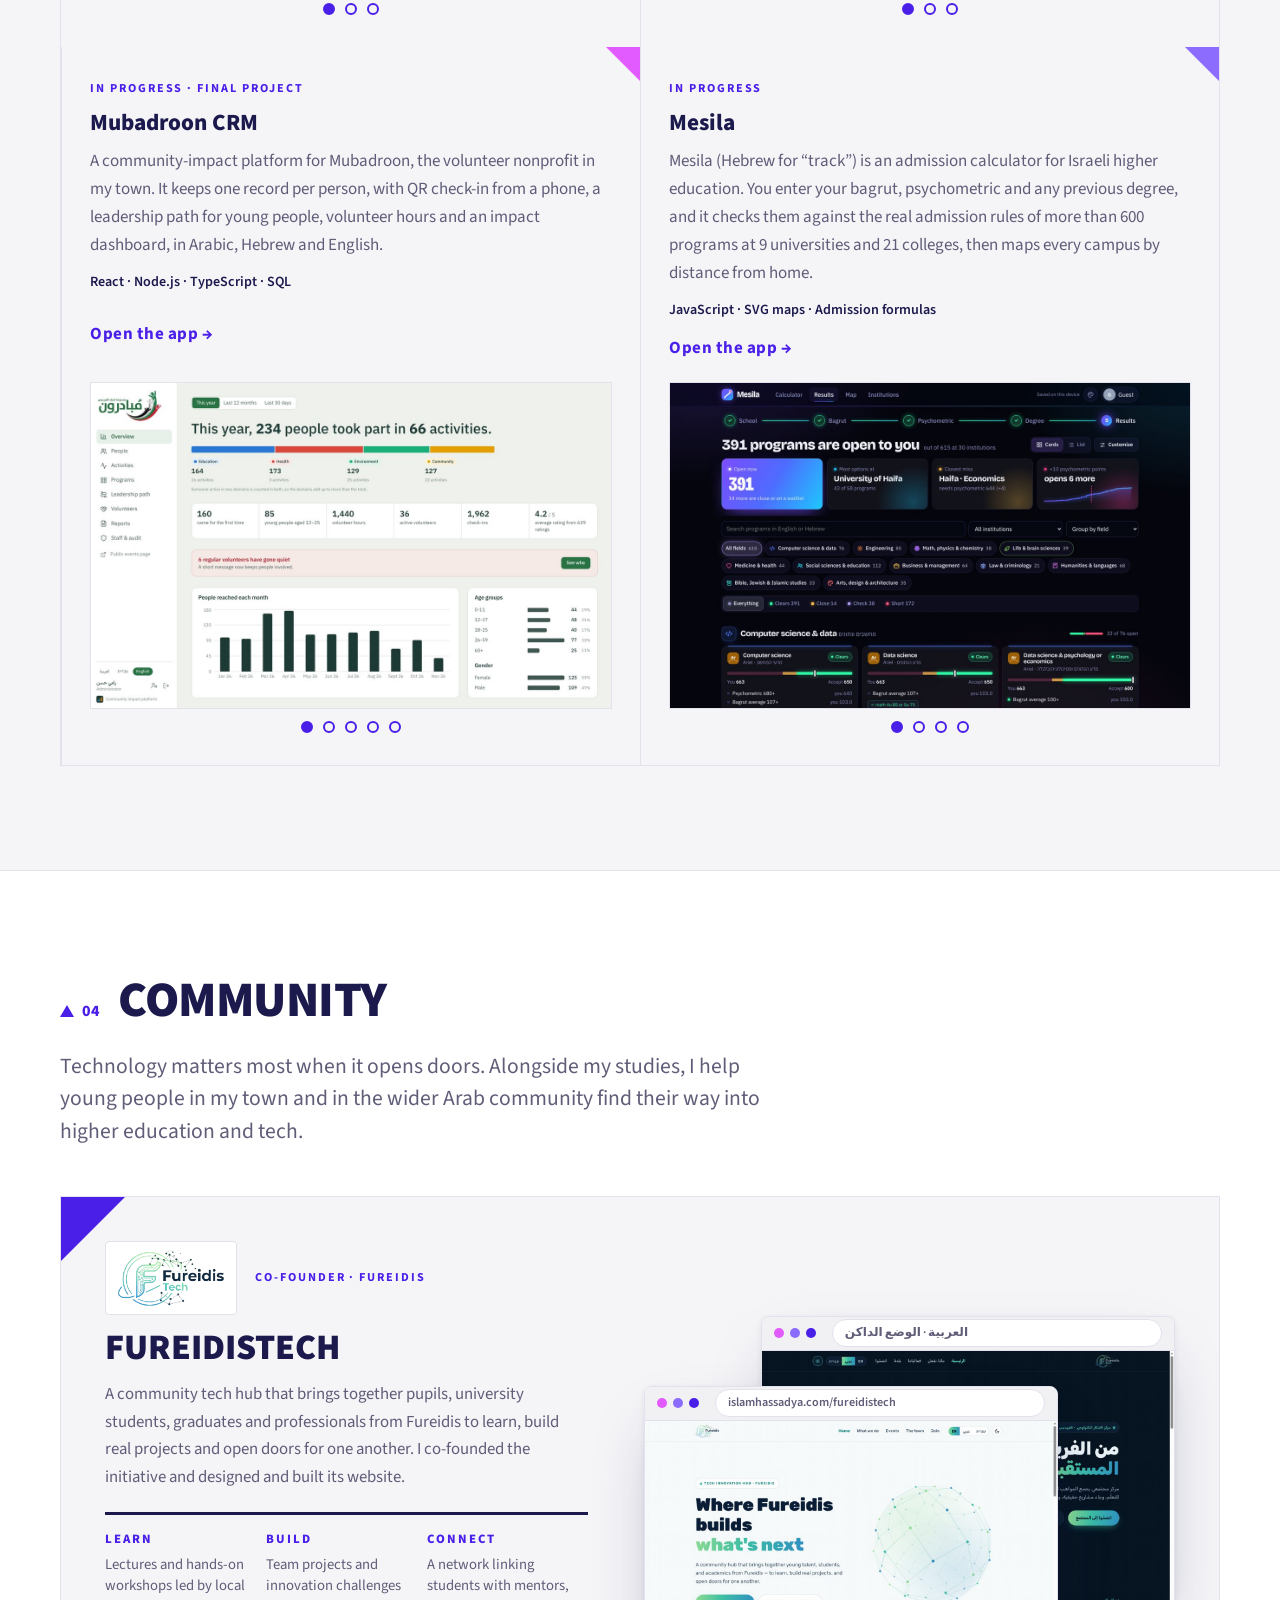
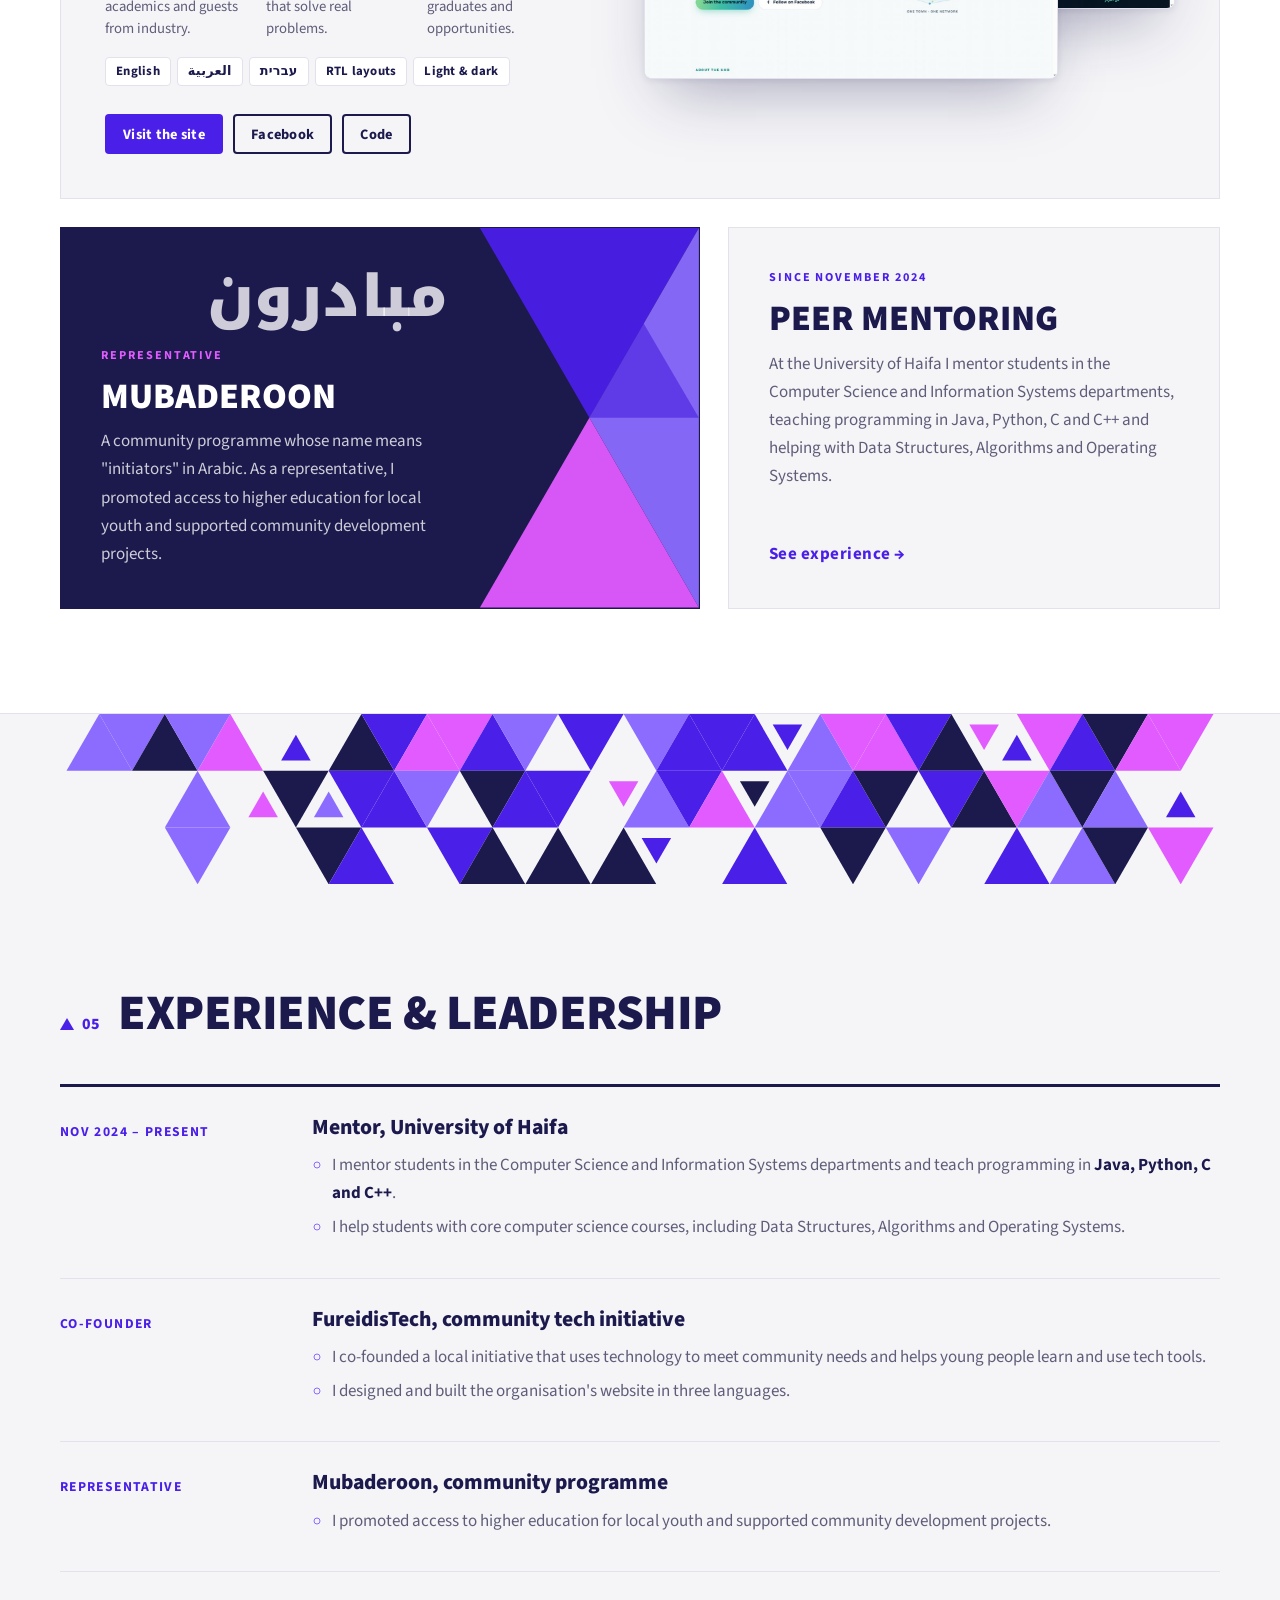
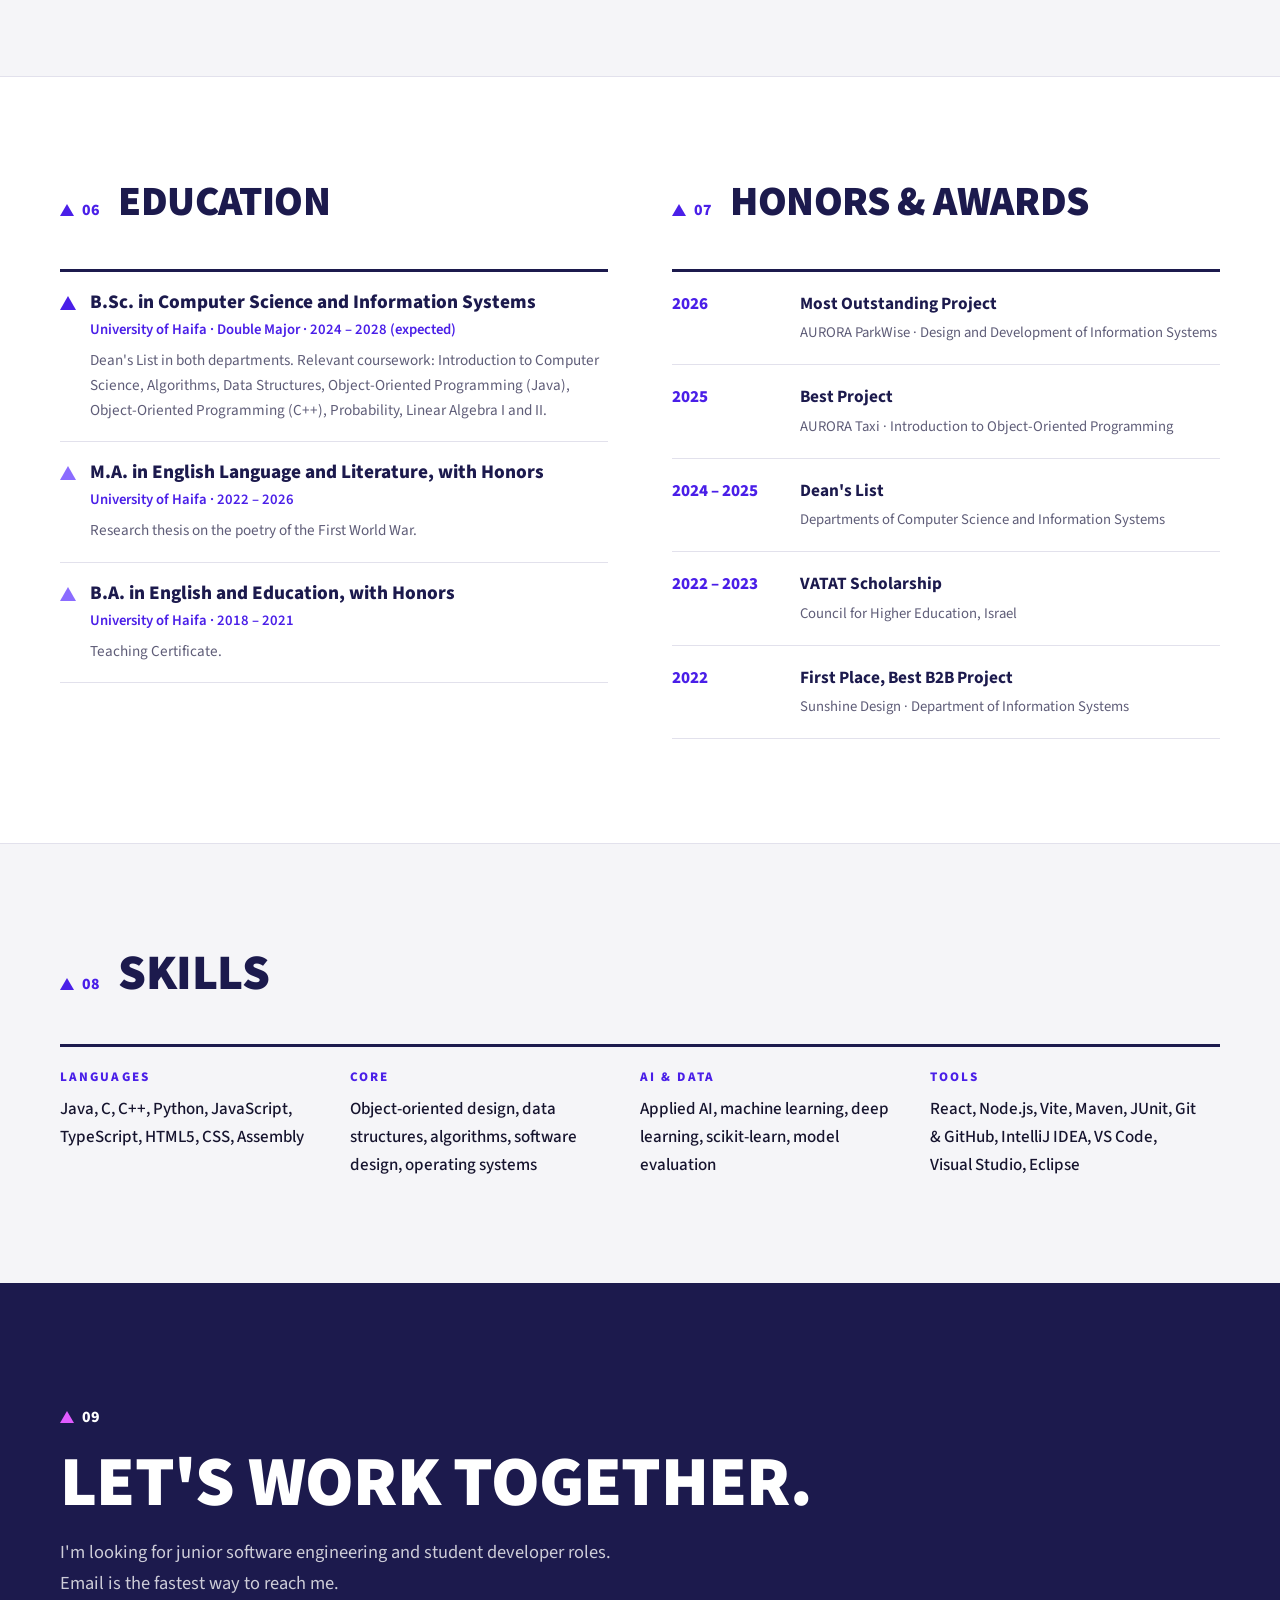
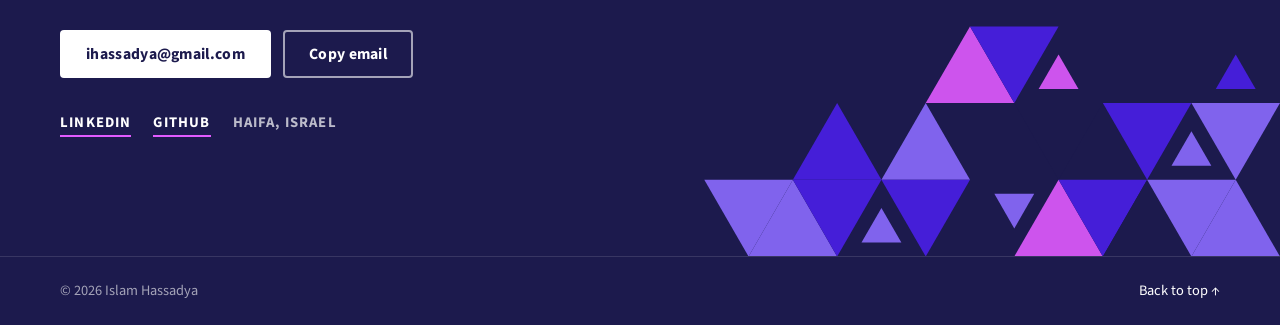
==== commit 03a8d07b: "Lighter charcoal dark mode; restore original copy Co-Authored-By: Claude Opus 5.5 <noreply@anthropic" ====
--- a/index.html
+++ b/index.html
@@ -3,10 +3,10 @@
 <head>
   <meta charset="UTF-8" />
   <meta name="viewport" content="width=device-width, initial-scale=1" />
-  <title>Islam Hassadya | Computer Science student</title>
-  <meta name="description" content="Islam Hassadya, Computer Science and Information Systems student. Double major B.Sc. in Computer Science and Information Systems at the University of Haifa. Projects, experience and contact." />
+  <title>Islam Hassadya | Software Engineer</title>
+  <meta name="description" content="Islam Hassadya, aspiring software engineer. Double major B.Sc. in Computer Science and Information Systems at the University of Haifa. Projects, experience and contact." />
   <meta name="author" content="Islam Hassadya" />
-  <meta property="og:title" content="Islam Hassadya | Computer Science student" />
+  <meta property="og:title" content="Islam Hassadya | Software Engineer" />
   <meta property="og:description" content="Projects, experience and contact. Double major B.Sc. in Computer Science & Information Systems, University of Haifa." />
   <meta property="og:url" content="https://islamhassadya.com/" />
   <meta property="og:type" content="website" />
@@ -24,7 +24,7 @@
   <link rel="alternate" hreflang="en" href="https://islamhassadya.com/" />
   <link rel="alternate" hreflang="he" href="https://islamhassadya.com/he/" />
   <link rel="alternate" hreflang="x-default" href="https://islamhassadya.com/" />
-  <link rel="stylesheet" href="style.css?v=19" />
+  <link rel="stylesheet" href="style.css?v=21" />
   <!-- your saved design (written by the ?edit designer) -->
   <style id="custom-theme"></style>
 </head>
@@ -76,10 +76,10 @@
       <!--GEO:corner--><svg class="geo geo-corner" viewBox="0 0 560 242" aria-hidden="true" focusable="false"><polygon class="g3" points="19.2,49.5 35.0,22.2 50.8,49.5"/><polygon class="g1" points="35.0,0.0 105.0,0.0 70.0,60.6"/><polygon class="g1" points="89.2,49.5 105.0,22.2 120.8,49.5"/><polygon class="g1" points="105.0,0.0 175.0,0.0 140.0,60.6"/><polygon class="g2" points="140.0,60.6 175.0,0.0 210.0,60.6"/><polygon class="g2" points="245.0,0.0 315.0,0.0 280.0,60.6"/><polygon class="g3" points="280.0,60.6 315.0,0.0 350.0,60.6"/><polygon class="g3" points="350.0,60.6 385.0,0.0 420.0,60.6"/><polygon class="g2" points="385.0,0.0 455.0,0.0 420.0,60.6"/><polygon class="g4" points="19.2,71.7 50.8,71.7 35.0,99.0"/><polygon class="g1" points="35.0,121.2 70.0,60.6 105.0,121.2"/><polygon class="g3" points="70.0,60.6 140.0,60.6 105.0,121.2"/><polygon class="g3" points="280.0,60.6 350.0,60.6 315.0,121.2"/><polygon class="g1" points="404.2,110.1 420.0,82.8 435.8,110.1"/><polygon class="g1" points="420.0,60.6 490.0,60.6 455.0,121.2"/><polygon class="g1" points="175.0,121.2 245.0,121.2 210.0,181.9"/><polygon class="g2" points="245.0,121.2 315.0,121.2 280.0,181.9"/></svg><!--/GEO-->
       <div class="wrap hero-in">
         <div class="hero-text">
-          <p class="overline" data-edit>Computer Science student · Haifa, Israel</p>
+          <p class="overline" data-edit>Software Engineer · Haifa, Israel</p>
           <h1 data-edit>Islam<br>Hassadya</h1>
           <p class="spaced" data-edit>Computer Science &amp; Information Systems</p>
-          <p class="lead" data-edit>I'm a Computer Science and Information Systems student at the University of Haifa. I enjoy building software from start to finish, and every project teaches me something new. I'm looking for a junior or student developer role where I can keep learning from a good team.</p>
+          <p class="lead" data-edit>I build software end to end, from algorithms and system design to interfaces people enjoy using. I'm a double major at the University of Haifa, on the Dean's List, with three award-winning projects. I'm open to junior software engineering roles.</p>
           <div class="cta">
             <a class="btn primary" href="#projects">See my projects</a>
             <a class="btn ghost" href="#contact">Contact me</a>
@@ -118,11 +118,11 @@
           <h2 data-edit>About me</h2>
         </div>
         <div class="about-body">
-          <p class="big" data-edit>I'm a double major in <strong>Computer Science and Information Systems</strong> at the University of Haifa. The courses I've enjoyed most are the core ones: object-oriented design, data structures, algorithms and operating systems. I'm now learning applied AI and machine learning.</p>
-          <p data-edit>Before computer science, I earned an <strong>M.A. in English Language &amp; Literature</strong> and a <strong>B.A. in English &amp; Education</strong>, both with honors. That background helps me write clear documentation and explain technical ideas simply.</p>
+          <p class="big" data-edit>I'm a double major in <strong>Computer Science and Information Systems</strong> at the University of Haifa. My strongest ground is the core of the field: object-oriented design, data structures, algorithms and operating systems. I'm also growing into applied AI and machine learning.</p>
+          <p data-edit>Before computer science, I earned an <strong>M.A. in English Language &amp; Literature</strong> and a <strong>B.A. in English &amp; Education</strong>, both with honors. That background shows up in my engineering: clear documentation, careful reasoning, and comfort explaining technical ideas to anyone.</p>
           <p data-edit>Outside class, I mentor students in programming. I also co-founded <strong>FureidisTech</strong>, a community initiative that connects young people in my town with technology.</p>
           <dl class="facts">
-            <div><dt>Awards</dt><dd data-edit>3 course projects recognised</dd></div>
+            <div><dt>Awards</dt><dd data-edit>3 award-winning projects</dd></div>
             <div><dt>Studying</dt><dd data-edit>B.Sc. CS &amp; IS, 2024–2028</dd></div>
             <div><dt>Mentoring</dt><dd data-edit>Since November 2024</dd></div>
             <div><dt>Languages</dt><dd data-edit>English · Arabic · Hebrew · French (basic)</dd></div>
@@ -157,11 +157,11 @@
             <div class="case-body">
               <p class="label" data-edit>Live · Sustainability seminar</p>
               <h3 data-edit>Save The Coast Line</h3>
-              <p data-edit>An interactive lab that shows how sea-level rise could change Israel's Mediterranean coast, built on public elevation data and building footprints.</p>
+              <p data-edit>An interactive lab that shows how sea-level rise would reshape Israel's Mediterranean coast, built on real elevation data and real building footprints.</p>
               <ul class="hl">
                 <li data-edit>2D, 3D and photoreal views of 23 coastal sites, with a guided fly-over</li>
                 <li data-edit>Side-by-side IPCC scenarios and a CO₂-budget calculator</li>
-                <li data-edit>Interface in English and Hebrew</li>
+                <li data-edit>Fully bilingual interface in English and Hebrew</li>
               </ul>
               <ul class="tags"><li>TypeScript</li><li>Vite</li><li>3D maps</li><li>Geo data</li></ul>
               <div class="p-links"><a class="btn primary sm" href="/SaveTheCoastLine/">Live demo</a><a class="btn ghost sm" href="https://github.com/IslamHassadya11/SaveTheCoastLine" target="_blank" rel="noopener">Code</a></div>
@@ -209,7 +209,7 @@
             <div class="case-body">
               <p class="label" data-edit>Live · Version 3.0</p>
               <h3 data-edit>PetalCalc</h3>
-              <p data-edit>A notebook calculator that understands variables, units, currencies and dates. It started as my very first project, and I've been rebuilding it as a web app.</p>
+              <p data-edit>A notebook calculator that understands variables, units, currencies and dates, rebuilt from my very first project into a complete web app.</p>
               <ul class="hl">
                 <li data-edit>Graphing workbench that finds derivatives, integrals and extrema symbolically</li>
                 <li data-edit>Scientific and programmer modes, in light and dark themes</li>
@@ -237,7 +237,7 @@
             <div class="case-body">
               <p class="label" data-edit>Live · In progress</p>
               <h3 data-edit>Mesila</h3>
-              <p data-edit>Mesila (מסילה) is Hebrew for “track”: the route from your grades to a degree. It's an admission calculator for Israeli higher education. You enter your bagrut, psychometric and any previous degree, and it shows which programs you may be able to get into. Admission rules change, so it's a guide, not a promise.</p>
+              <p data-edit>Mesila (מסילה) is Hebrew for “track”: the route from your grades to a degree. It's an admission calculator for Israeli higher education. You enter your bagrut, psychometric and any previous degree, and it shows every program you can get into.</p>
               <ul class="hl">
                 <li data-edit>Real admission rules for 615 programs at 9 universities and 21 colleges, with acceptance and rejection lines</li>
                 <li data-edit>Works out the best bagrut average at each university, using its own bonus rules and the subjects it lets you drop</li>
@@ -297,9 +297,9 @@
               </div>
             </div>
             <div class="case-body">
-              <p class="label award" data-edit>Most Outstanding Project · 2026</p>
+              <p class="label award" data-edit>★ Most Outstanding Project · 2026</p>
               <h3 data-edit>AURORA ParkWise</h3>
-              <p data-edit>A Java management system for automated parking lots, with an administrator panel and a customer portal, built for the Design and Development of Information Systems course.</p>
+              <p data-edit>A Java management system for automated parking lots, with an administrator command centre and a customer portal, built for the Design and Development of Information Systems course.</p>
               <ul class="hl">
                 <li data-edit>Live sessions: vehicles are detected at the gate, assigned a space and charged on exit</li>
                 <li data-edit>Conveyors run as state machines, with random failures during start-up and testing</li>
@@ -328,7 +328,7 @@
               </div>
             </div>
             <div class="case-body">
-              <p class="label award" data-edit>Best Project · 2025</p>
+              <p class="label award" data-edit>★ Best Project · 2025</p>
               <h3 data-edit>AURORA Taxi</h3>
               <p data-edit>AURORA Cabs, a management system for a taxi company, built for Introduction to Object-Oriented Programming. I later gave it a new interface and new features.</p>
               <ul class="hl">
@@ -357,7 +357,7 @@
               </div>
             </div>
             <div class="case-body">
-              <p class="label award" data-edit>First Place, Best B2B Project · 2022</p>
+              <p class="label award" data-edit>★ First Place, Best B2B Project · 2022</p>
               <h3 data-edit>Sunshine Design</h3>
               <p data-edit>A Hebrew online store for laptops, phones and tablets, where every device ships with a design the customer picks. We built it as a team of four for the e-commerce course, and I later redesigned and rebuilt it.</p>
               <ul class="hl">
@@ -437,7 +437,7 @@
               <h3 data-edit>RAILYARD</h3>
               <p data-edit>A regular-expression playground with a visible engine. Every pattern is parsed into a syntax tree and drawn as a railroad diagram as you type.</p>
               <ul class="hl">
-                <li data-edit>Compiles patterns into an NFA using Thompson's construction</li>
+                <li data-edit>Compiles patterns into a real NFA using Thompson's construction</li>
                 <li data-edit>Animated match trace that steps through the engine</li>
                 <li data-edit>Profiler that exposes catastrophic backtracking (ReDoS)</li>
               </ul>
@@ -462,11 +462,11 @@
             <div class="case-body">
               <p class="label" data-edit>Research · Data Science in Cyber</p>
               <h3 data-edit>Intrusion Detection: a Critical Evaluation</h3>
-              <p data-edit>An intrusion detection system is a model that watches network traffic and flags cyber-attacks. NSL-KDD is the standard dataset for training these models, and a popular tutorial claims its models catch attacks with 98–99% accuracy. For my final project, I rebuilt that tutorial and tested the models again, this time on traffic they had never seen.</p>
+              <p data-edit>An intrusion detection system is a model that watches network traffic and flags cyber-attacks. NSL-KDD is the standard dataset for training these models, and a popular tutorial claims its models catch attacks with 98–99% accuracy. For my final project, I rebuilt that tutorial and tested the models properly, on traffic they had never seen.</p>
               <ul class="hl">
                 <li data-edit>The high scores came from cross-validation run on the test set itself, plus information leaking from the test data during preprocessing</li>
                 <li data-edit>On truly new traffic, the models miss over 90% of the rarest attacks: remote break-ins (R2L) and privilege escalation (U2R)</li>
-                <li data-edit>I re-measured the results with metrics that suit rare attacks: balanced accuracy, macro-F1, MCC and per-class recall</li>
+                <li data-edit>I re-measured everything with metrics that stay honest when attacks are rare: balanced accuracy, macro-F1, MCC and per-class recall</li>
               </ul>
               <ul class="tags"><li>Python</li><li>scikit-learn</li><li>pandas</li><li>ML evaluation</li></ul>
               <div class="p-links"><a class="btn primary sm" href="https://github.com/IslamHassadya11/nsl-kdd-critical-evaluation/blob/main/Report_Islam_Hassadya.pdf" target="_blank" rel="noopener">Read the report</a><a class="btn ghost sm" href="https://github.com/IslamHassadya11/nsl-kdd-critical-evaluation" target="_blank" rel="noopener">Notebook</a></div>
@@ -500,7 +500,7 @@
           <article class="now-card">
             <p class="label" data-edit>Ongoing</p>
             <h3 data-edit>PetalCalc 3.0</h3>
-            <p data-edit>I'm rebuilding my first calculator as a web app. So far it has a notebook calculator, scientific and programmer modes, interactive graphing with symbolic analysis, and advanced math tools.</p>
+            <p data-edit>I rebuilt my first calculator into a complete web app. It has a notebook calculator, scientific and programmer modes, interactive graphing with symbolic analysis, and advanced math tools.</p>
             <p class="stack" data-edit>JavaScript · Parsing · Canvas · PWA</p>
             <a class="arrow" href="/petalcalc/">Open the app</a>
             <div class="reel" data-reel>
@@ -541,7 +541,7 @@
           <span class="num">04</span>
           <h2 data-edit>Community</h2>
         </div>
-        <p class="sec-lead" data-edit>Alongside my studies, I try to help young people in my town and in the wider Arab community find their way into higher education and tech.</p>
+        <p class="sec-lead" data-edit>Technology matters most when it opens doors. Alongside my studies, I help young people in my town and in the wider Arab community find their way into higher education and tech.</p>
 
         <article class="org">
           <div class="org-body">
@@ -684,7 +684,7 @@
       <!--GEO:contact--><svg class="geo geo-contact" viewBox="0 0 560 346" aria-hidden="true" focusable="false"><polygon class="g4" points="240.0,207.8 280.0,138.6 320.0,207.8"/><polygon class="g2" points="280.0,138.6 360.0,138.6 320.0,207.8"/><polygon class="g4" points="342.0,195.1 360.0,164.0 378.0,195.1"/><polygon class="g2" points="502.0,195.1 520.0,164.0 538.0,195.1"/><polygon class="g2" points="120.0,277.1 160.0,207.8 200.0,277.1"/><polygon class="g3" points="200.0,277.1 240.0,207.8 280.0,277.1"/><polygon class="g1" points="320.0,207.8 400.0,207.8 360.0,277.1"/><polygon class="g2" points="400.0,207.8 480.0,207.8 440.0,277.1"/><polygon class="g3" points="462.0,264.4 480.0,233.2 498.0,264.4"/><polygon class="g3" points="480.0,207.8 560.0,207.8 520.0,277.1"/><polygon class="g3" points="40.0,277.1 120.0,277.1 80.0,346.4"/><polygon class="g3" points="80.0,346.4 120.0,277.1 160.0,346.4"/><polygon class="g2" points="120.0,277.1 200.0,277.1 160.0,346.4"/><polygon class="g3" points="182.0,333.7 200.0,302.5 218.0,333.7"/><polygon class="g2" points="200.0,277.1 280.0,277.1 240.0,346.4"/><polygon class="g3" points="302.0,289.8 338.0,289.8 320.0,321.0"/><polygon class="g4" points="320.0,346.4 360.0,277.1 400.0,346.4"/><polygon class="g2" points="360.0,277.1 440.0,277.1 400.0,346.4"/><polygon class="g1" points="400.0,346.4 440.0,277.1 480.0,346.4"/><polygon class="g3" points="440.0,277.1 520.0,277.1 480.0,346.4"/><polygon class="g3" points="480.0,346.4 520.0,277.1 560.0,346.4"/></svg><!--/GEO-->
       <div class="wrap contact-in">
         <span class="num light">09</span>
-        <h2 data-edit>Get in touch.</h2>
+        <h2 data-edit>Let's work together.</h2>
         <p data-edit>I'm looking for junior software engineering and student developer roles. Email is the fastest way to reach me.</p>
         <div class="cta">
           <a class="btn light" href="mailto:ihassadya@gmail.com" id="emailBtn">ihassadya@gmail.com</a>
@@ -713,7 +713,7 @@
   </dialog>
   <dialog class="lightbox" id="lightbox" aria-label="Screenshot"><button class="lb-close" type="button" aria-label="Close">×</button><img alt=""></dialog>
   <div class="toast" id="toast" role="status" aria-live="polite"></div>
-  <script src="script.js?v=11"></script>
+  <script src="script.js?v=12"></script>
   <script src="features.js?v=3"></script>
 </body>
 </html>
--- a/style.css
+++ b/style.css
@@ -288,23 +288,23 @@
 html[data-theme="dark"] {
   color-scheme: dark;
   --acc: #ff5fd2;
-  --g1: #161616;     /* near-black shapes */
+  --g1: #1f1f23;     /* deeper charcoal shapes */
   --g2: var(--acc);  /* the one accent */
-  --g3: #3a3a3a;     /* graphite */
+  --g3: #4b4b52;     /* graphite */
   --g4: #ececec;     /* white */
-  --bg: #000000;
-  --paper: #0b0b0b;
+  --bg: #2b2b30;
+  --paper: #34343a;
   --ink: #ededed;
-  --muted: #8f8f8f;
-  --line: #1f1f1f;
+  --muted: #aeaeb5;
+  --line: #44444b;
   --hc: #ffffff;
   --rule: #ffffff;
   --on-accent: #000000;
 }
 html[data-theme="dark"][data-accent="purple"] { --acc: #a77bff; }
 html[data-theme="dark"][data-accent="yellow"] { --acc: #ffd60a; }
-[data-theme="dark"] body { background: #000; }
-[data-theme="dark"] .nav { background: rgba(0, 0, 0, .82); }
+[data-theme="dark"] body { background: var(--bg); }
+[data-theme="dark"] .nav { background: rgba(43, 43, 48, .86); }
 [data-theme="dark"] .btn.primary:hover { background: #fff; color: #000; }
 [data-theme="dark"] .btn.ghost:hover { background: #fff; border-color: #fff; color: #000; }
 [data-theme="dark"] .nav-links .nav-cta { background: #fff; color: #000; }
@@ -312,10 +312,10 @@
 [data-theme="dark"] .chip.on { background: #fff; border-color: #fff; color: #000; }
 [data-theme="dark"] .skip { color: #000; }
 [data-theme="dark"] .label.award { color: var(--acc) !important; }
-[data-theme="dark"] .contact, [data-theme="dark"] .foot { background: #000; }
+[data-theme="dark"] .contact, [data-theme="dark"] .foot { background: #232327; }
 [data-theme="dark"] .contact { border-top: 1px solid var(--line); }
 [data-theme="dark"] .contact .btn.light { background: var(--acc); color: #000; }
-[data-theme="dark"] .org-card.dark { background: #050505; border-color: var(--line); }
+[data-theme="dark"] .org-card.dark { background: #232327; border-color: var(--line); }
 [data-theme="dark"] .org-card.dark .label { color: var(--acc) !important; }
 [data-theme="dark"] .ribbon, [data-theme="dark"] .toast { background: #fff; color: #000; }
 [data-theme="dark"] .hl li::before { border-bottom-color: var(--acc); }
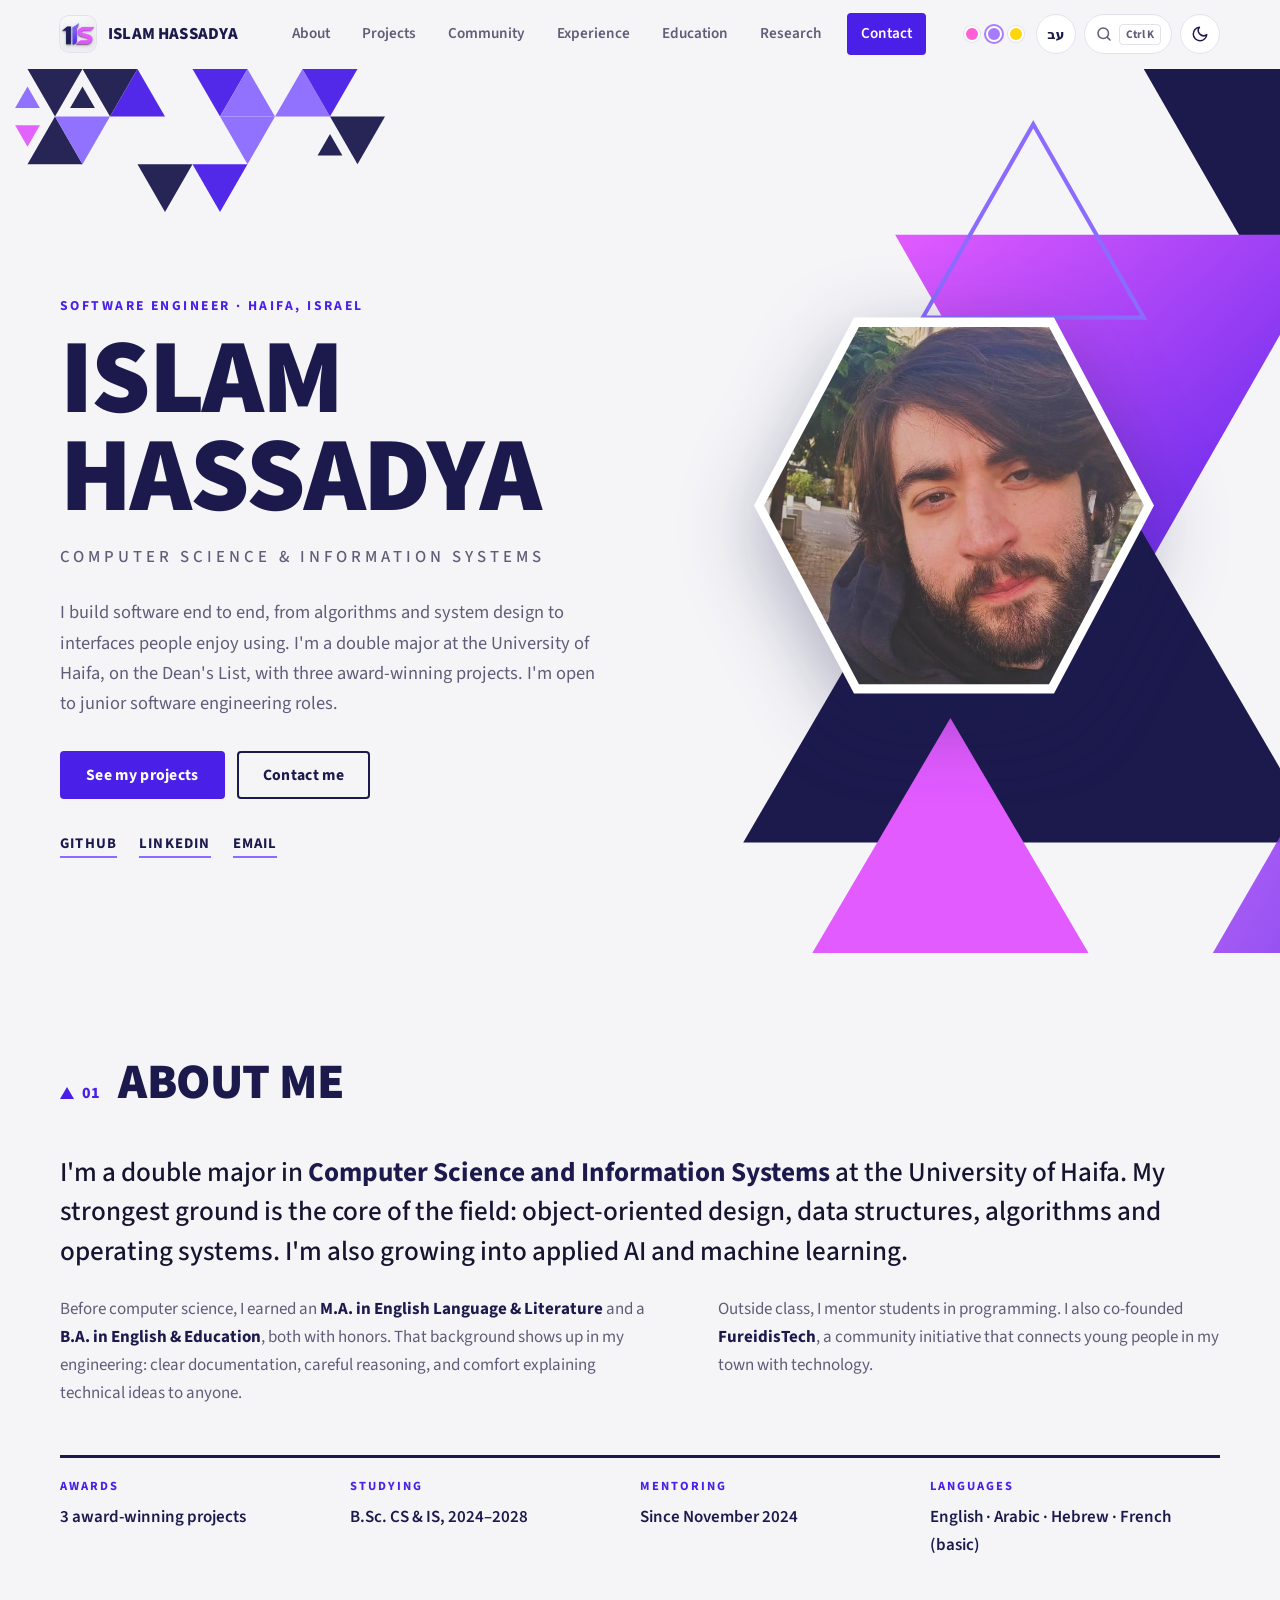
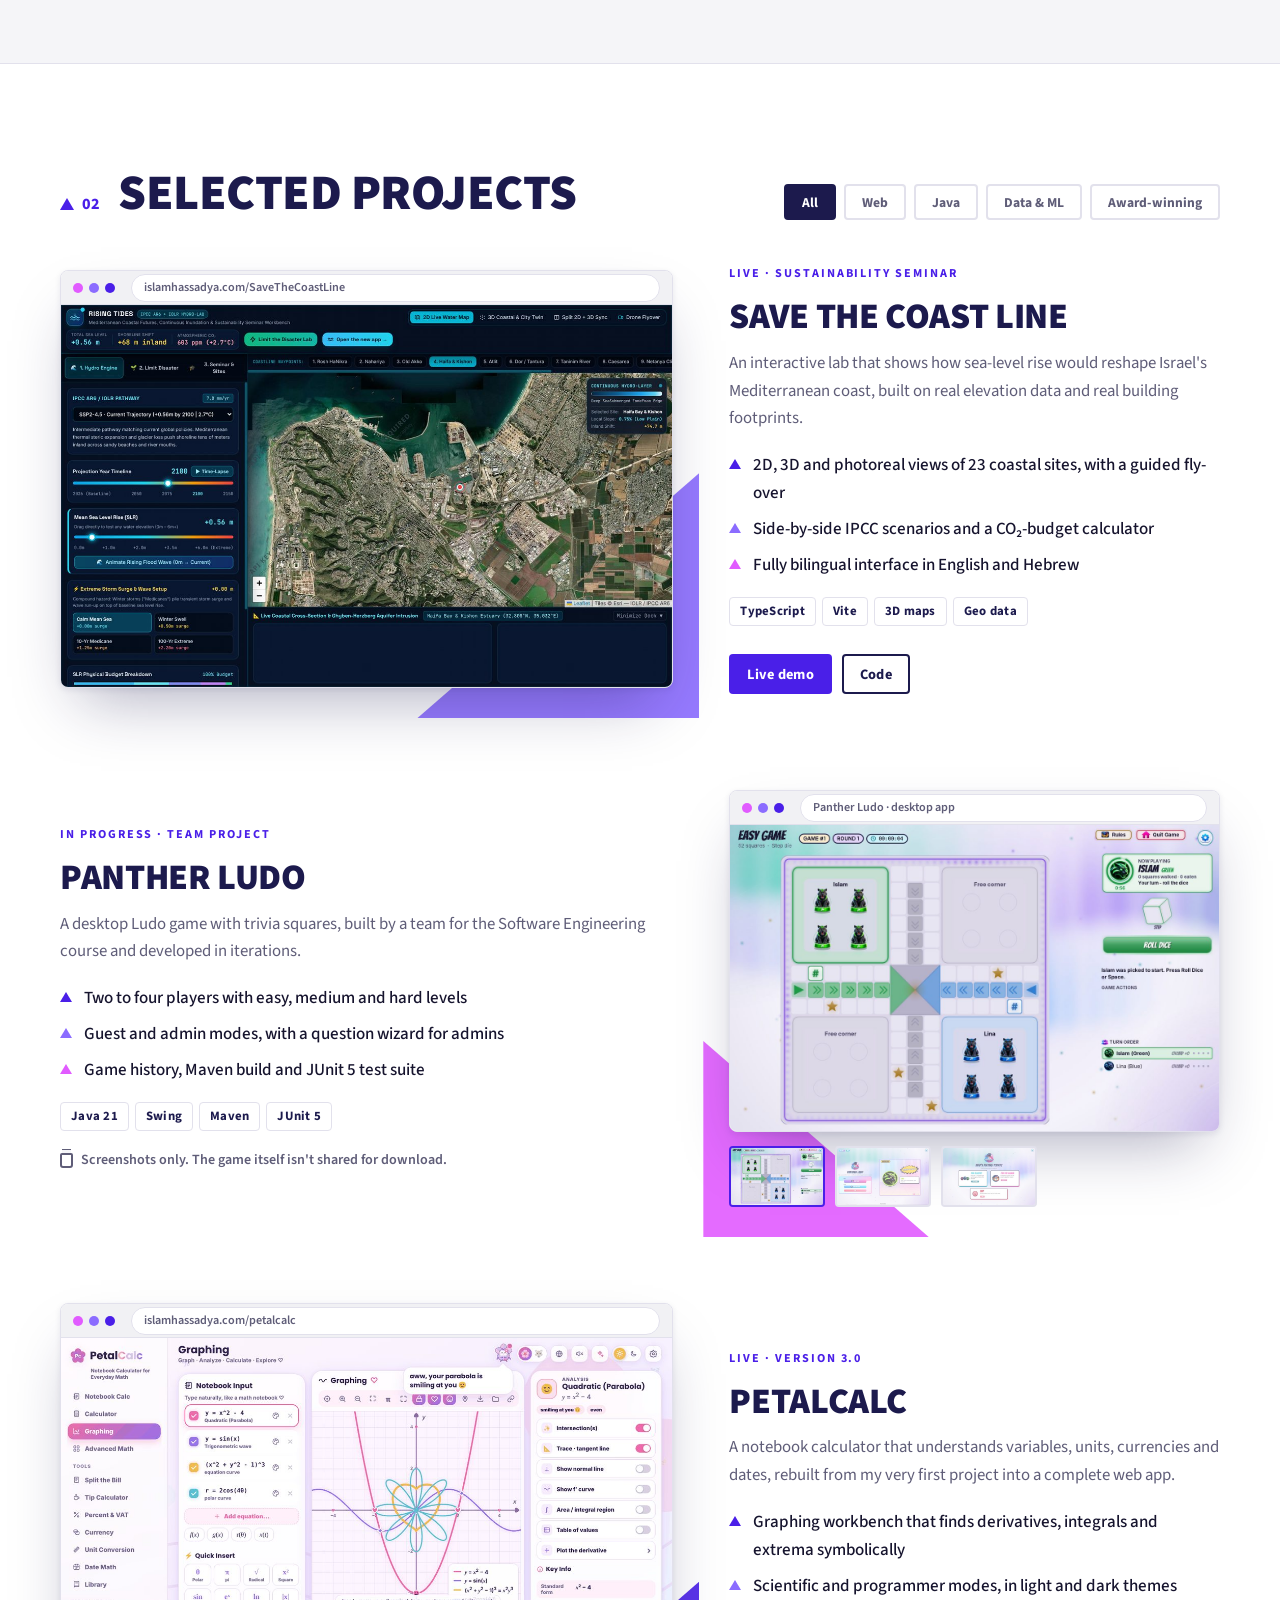
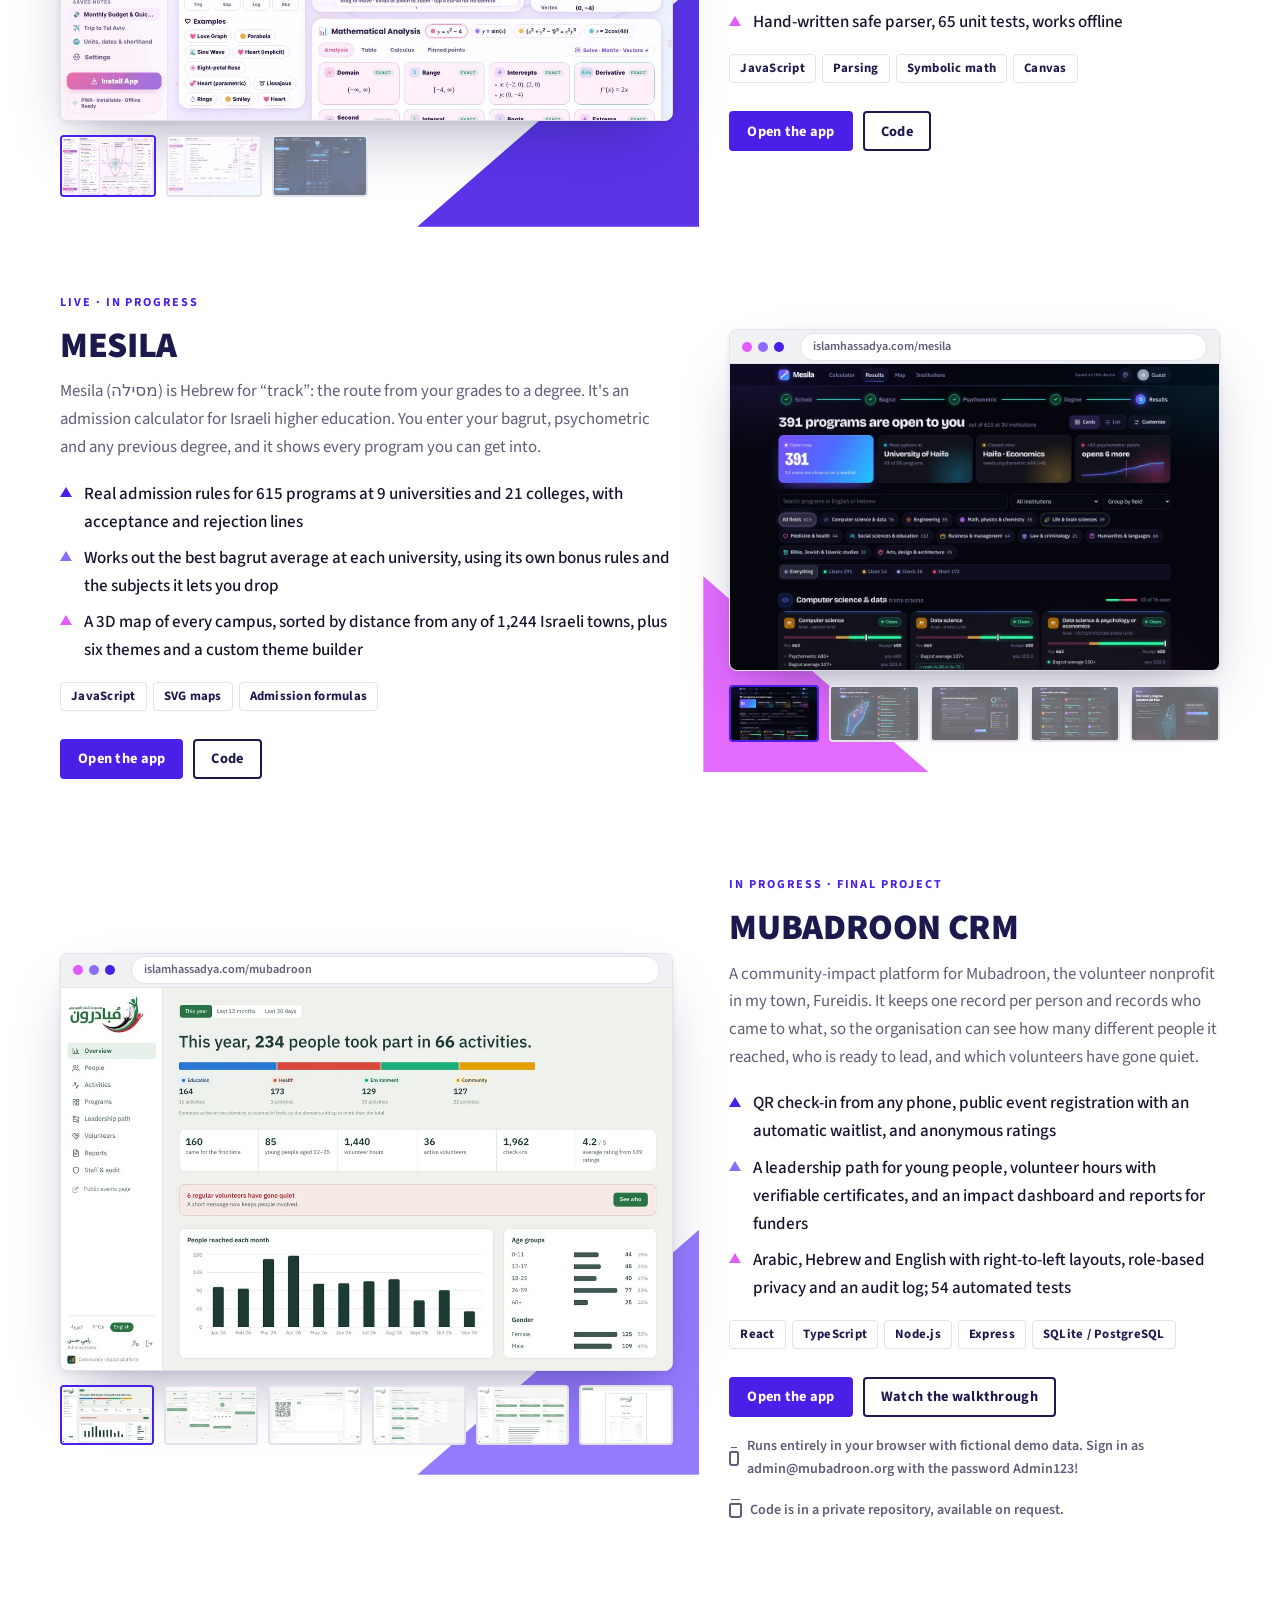
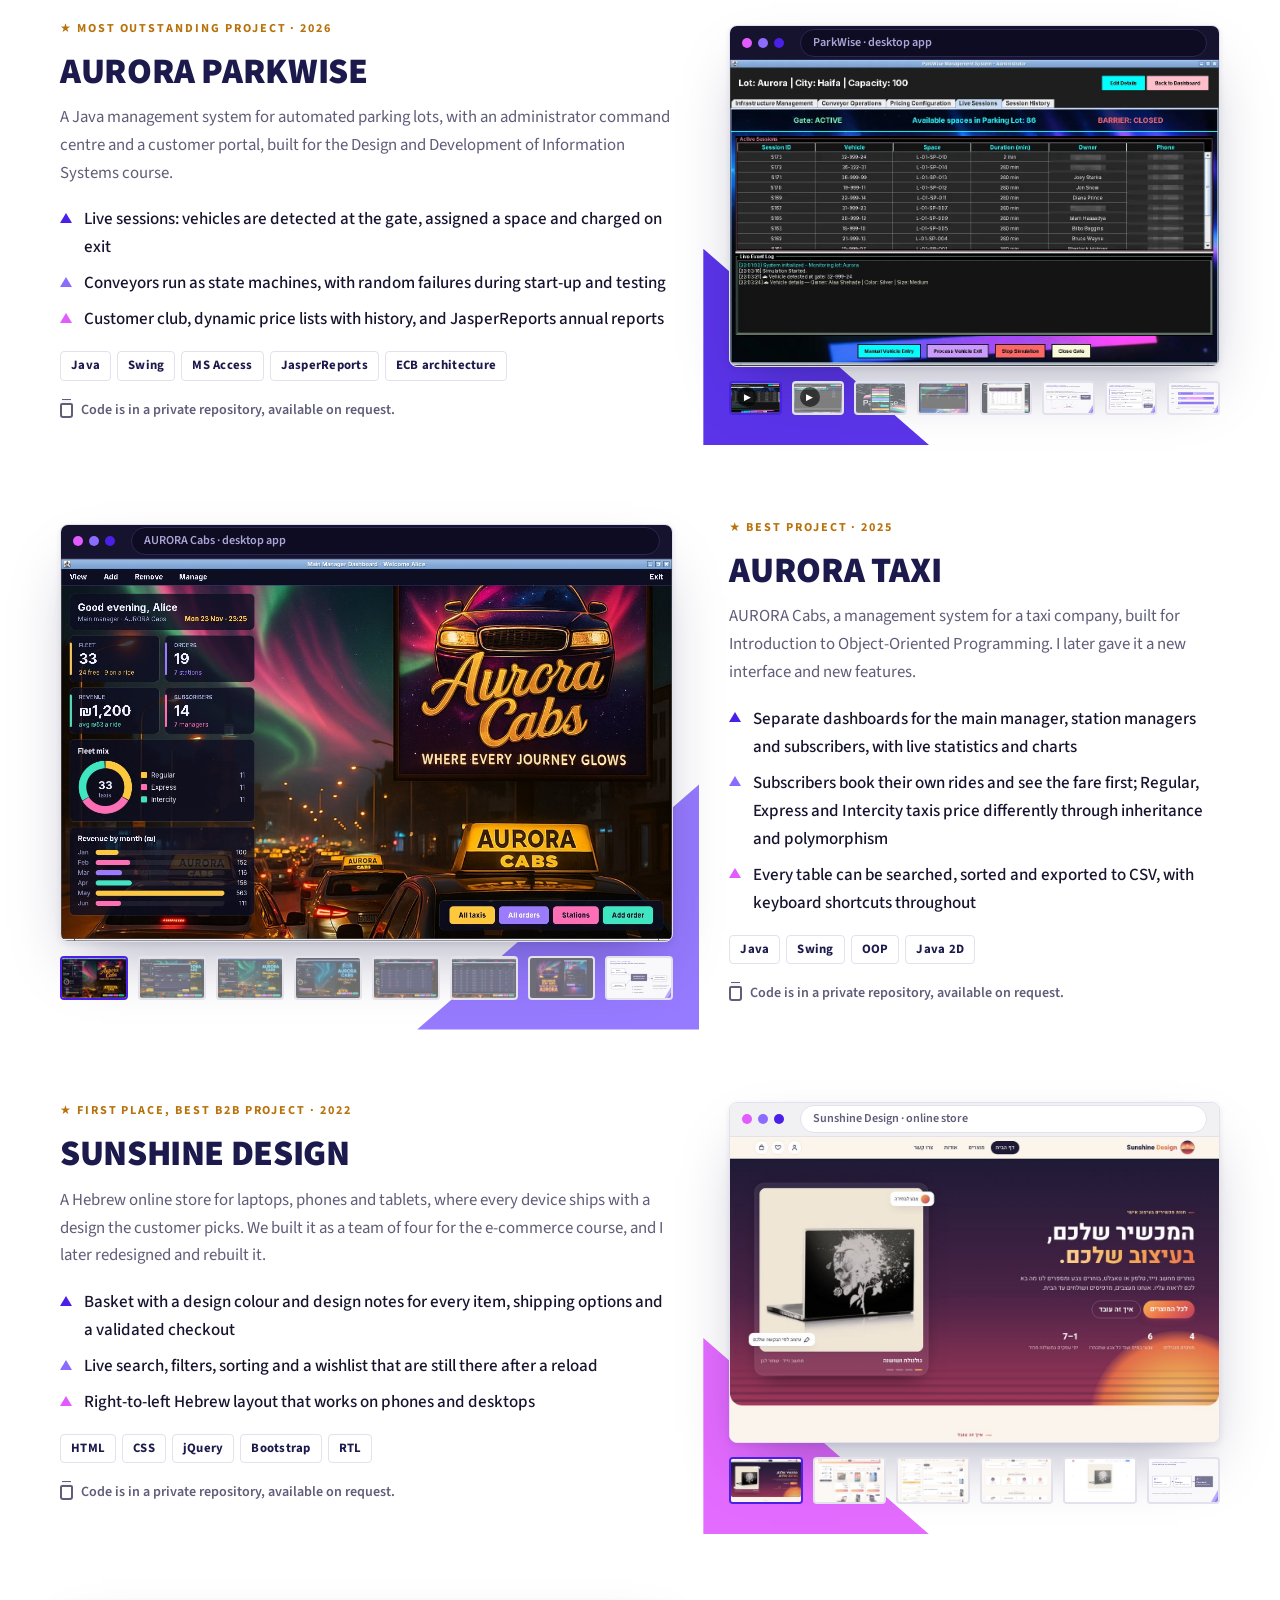
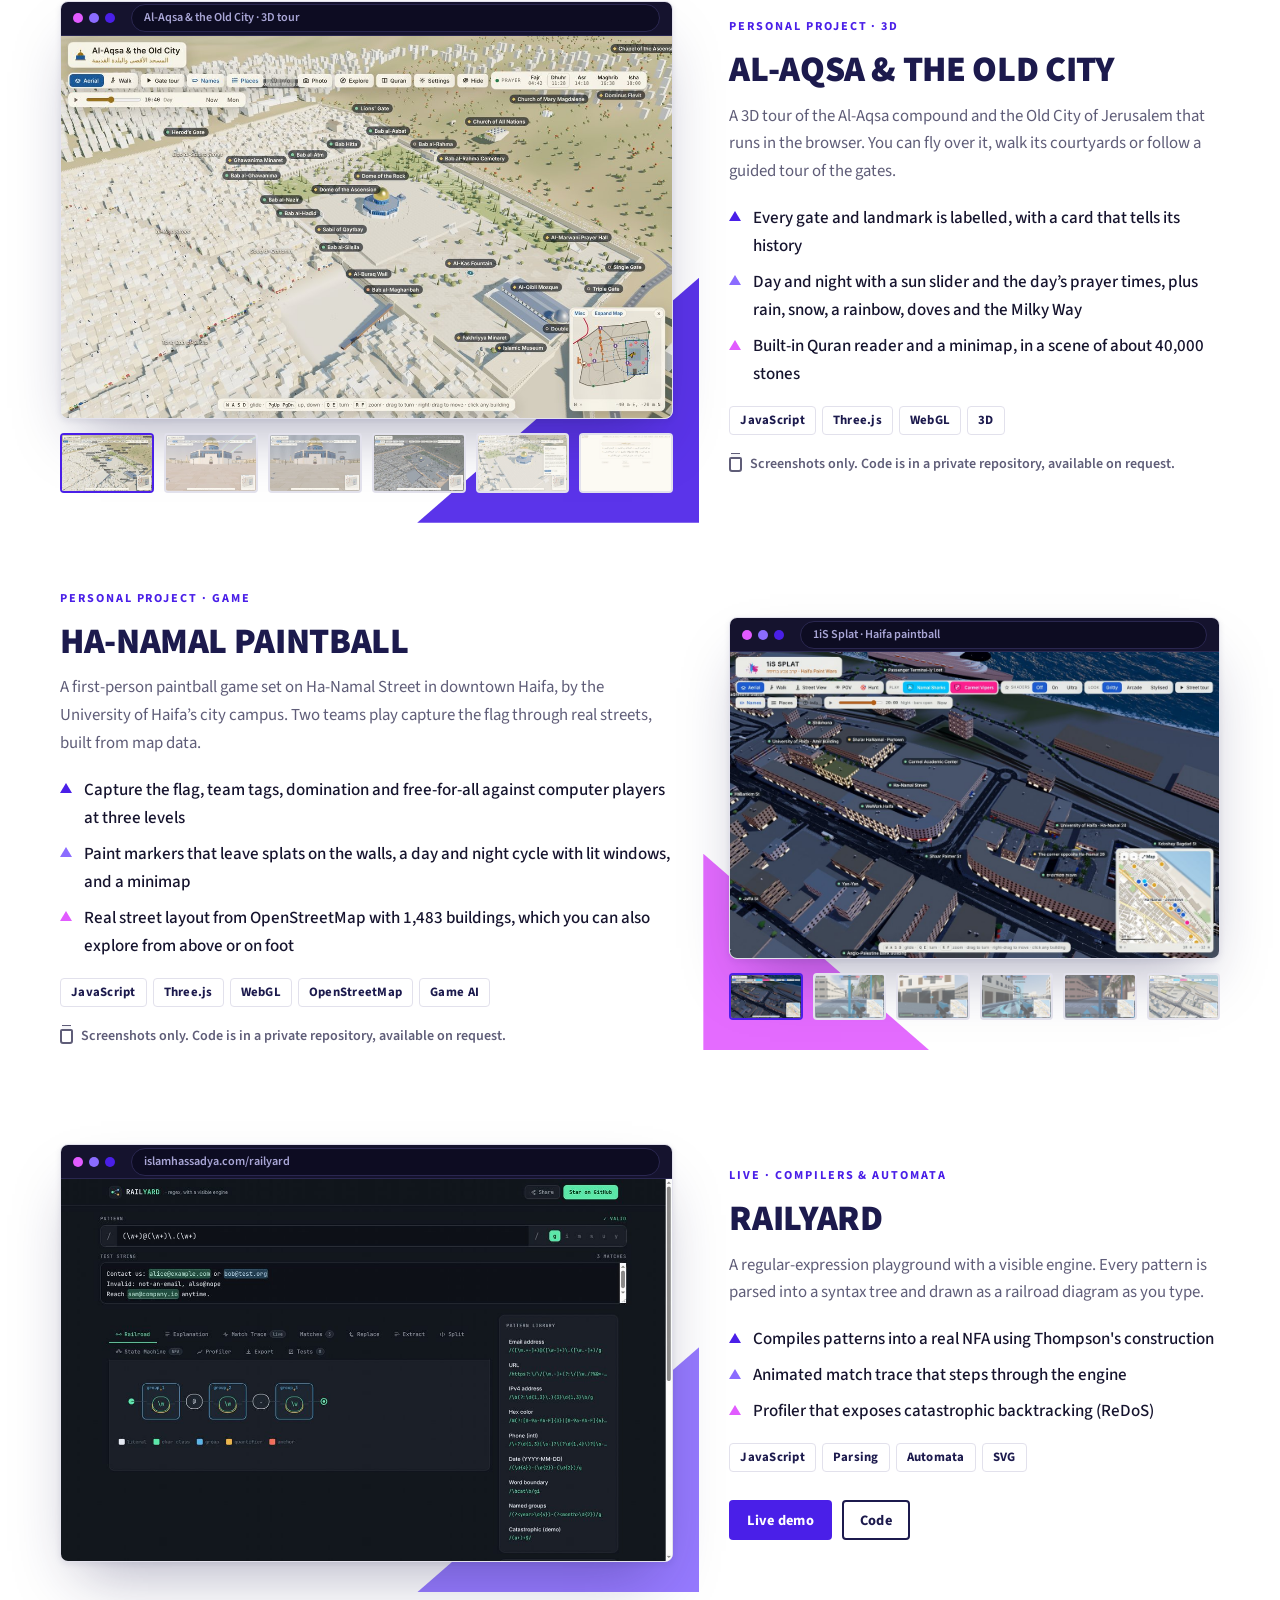
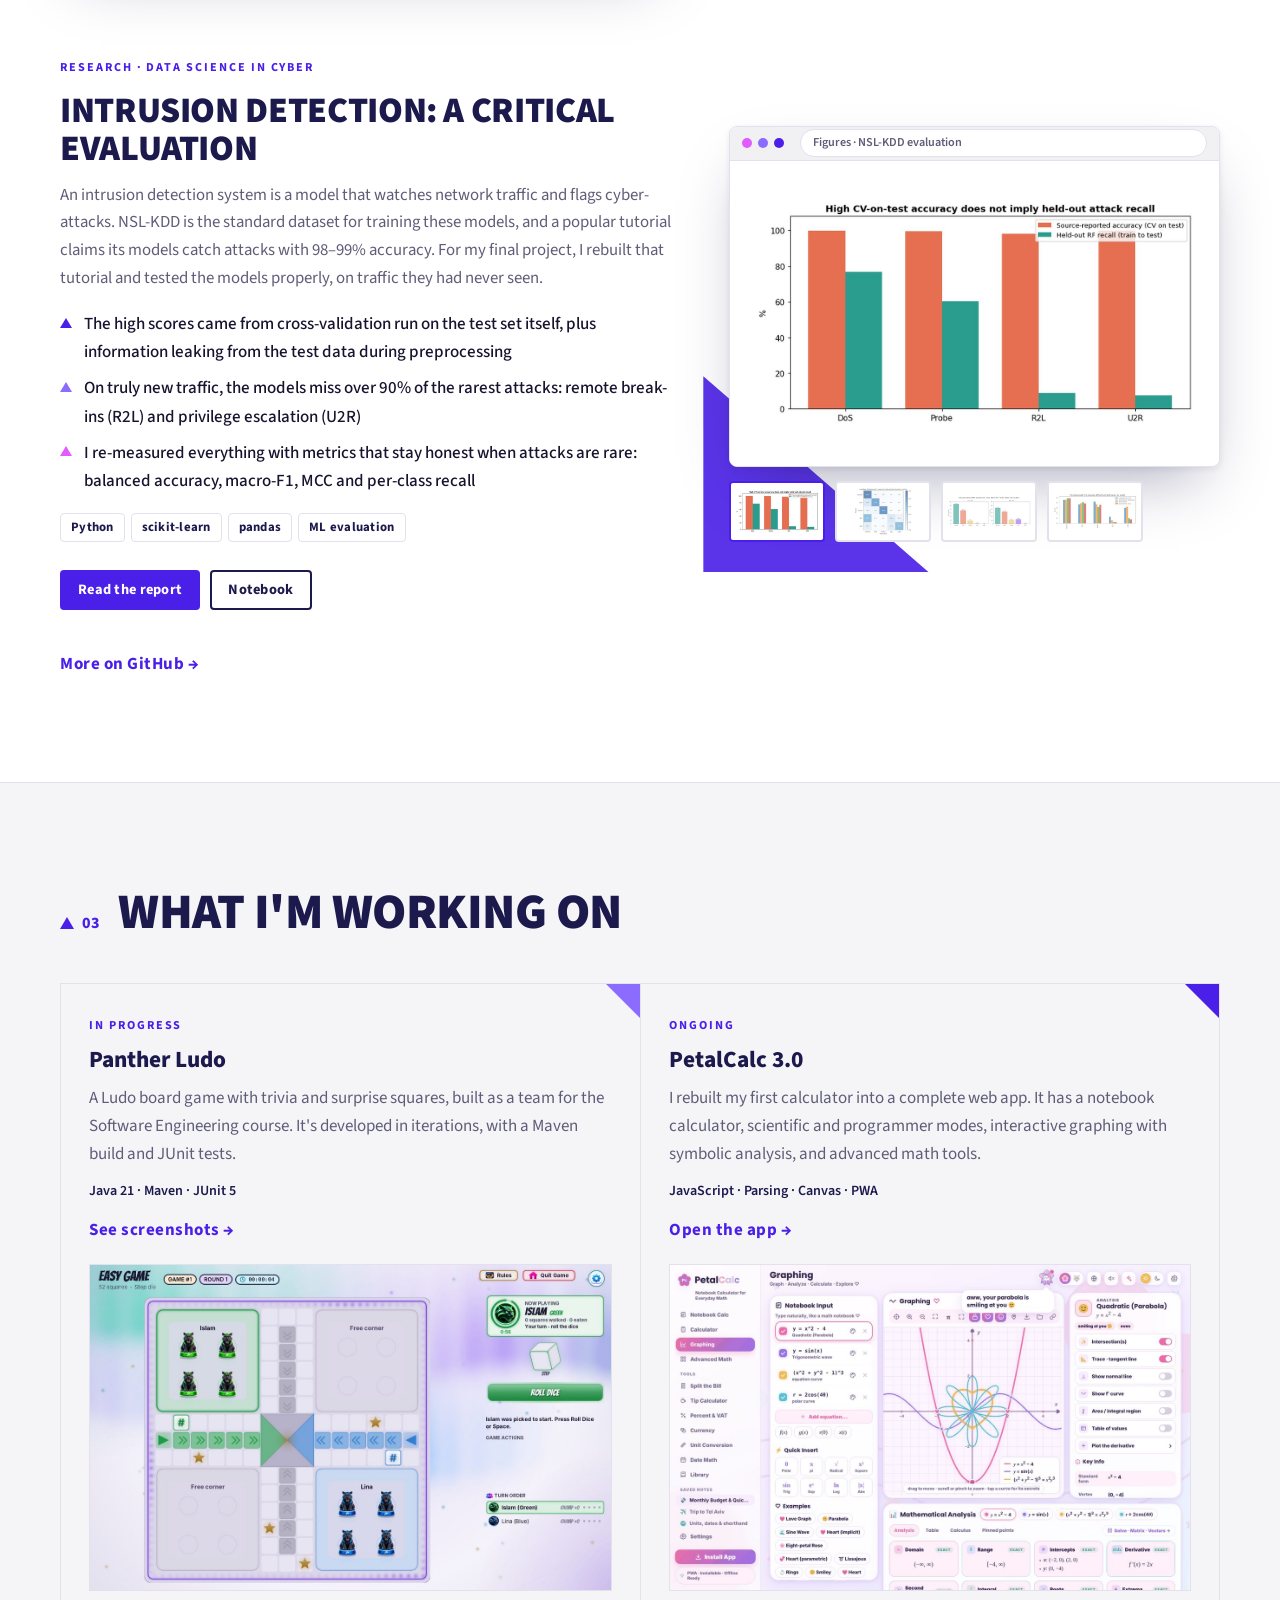
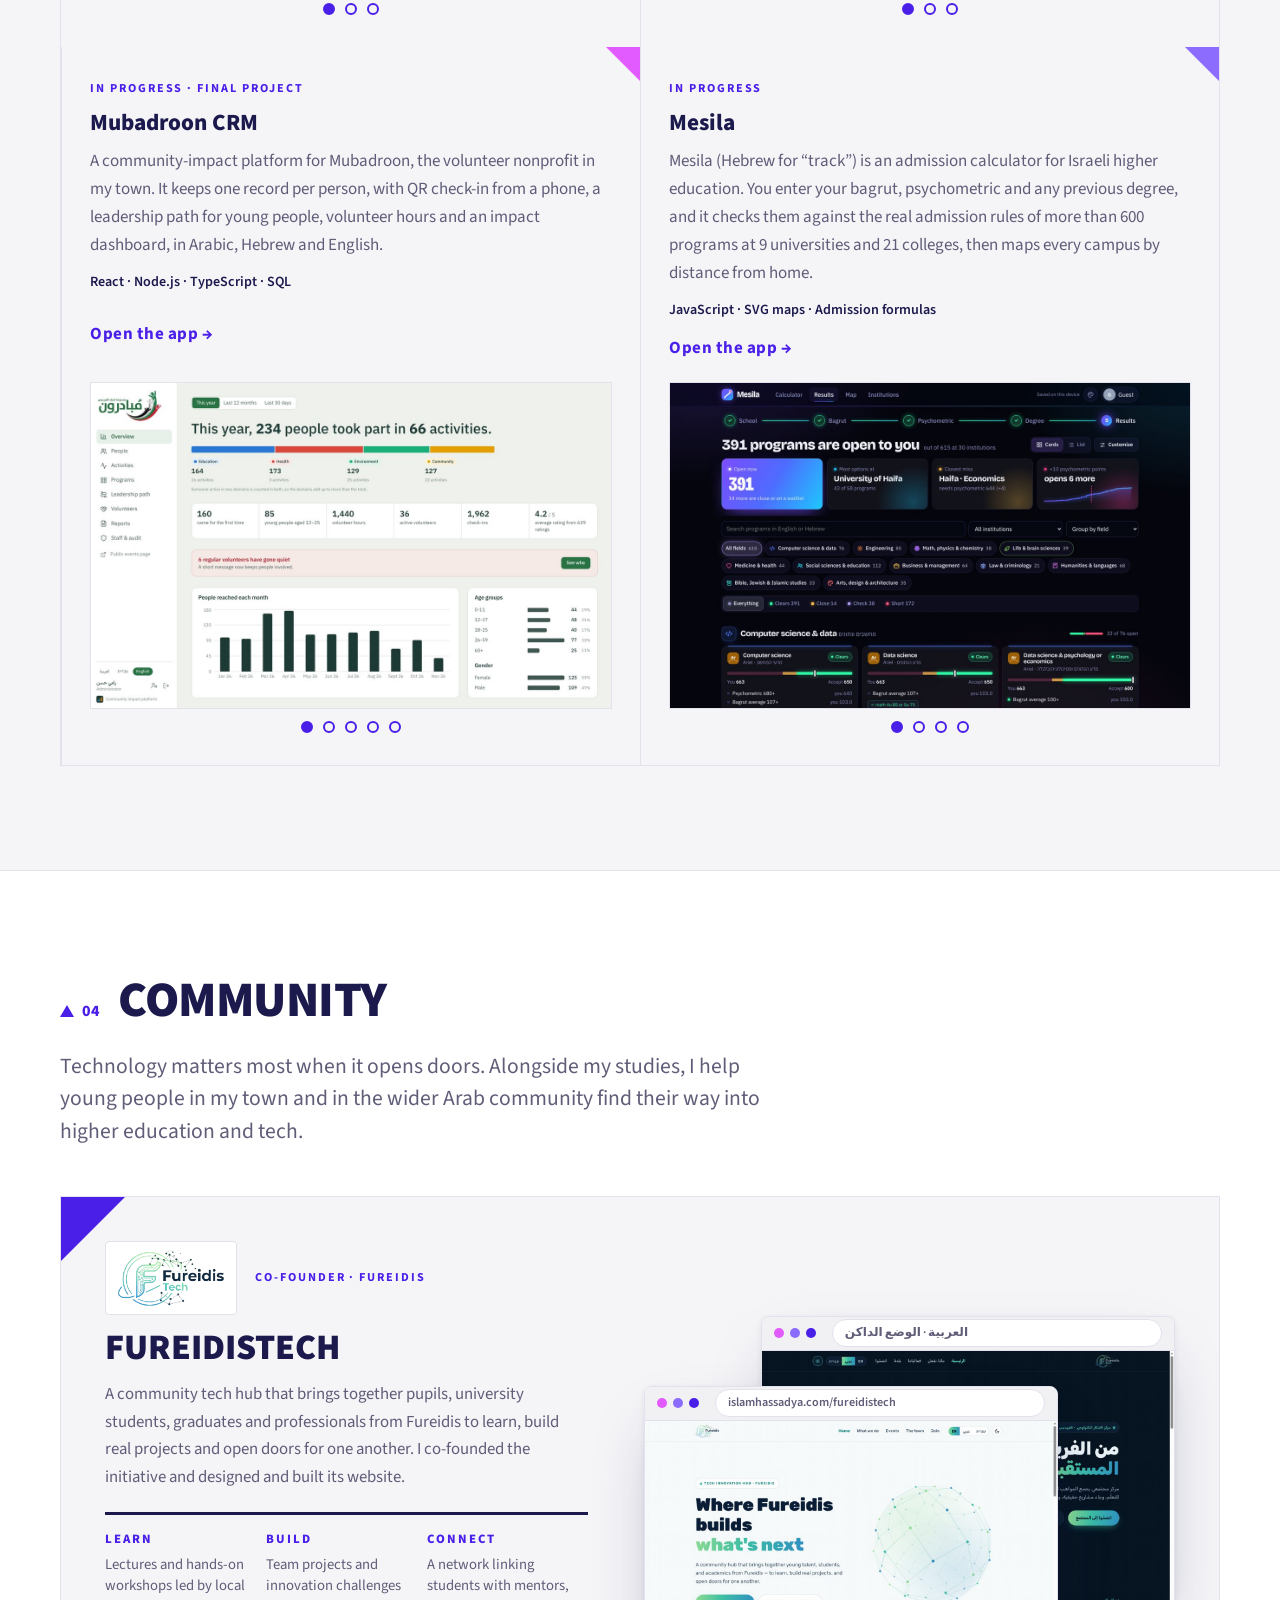
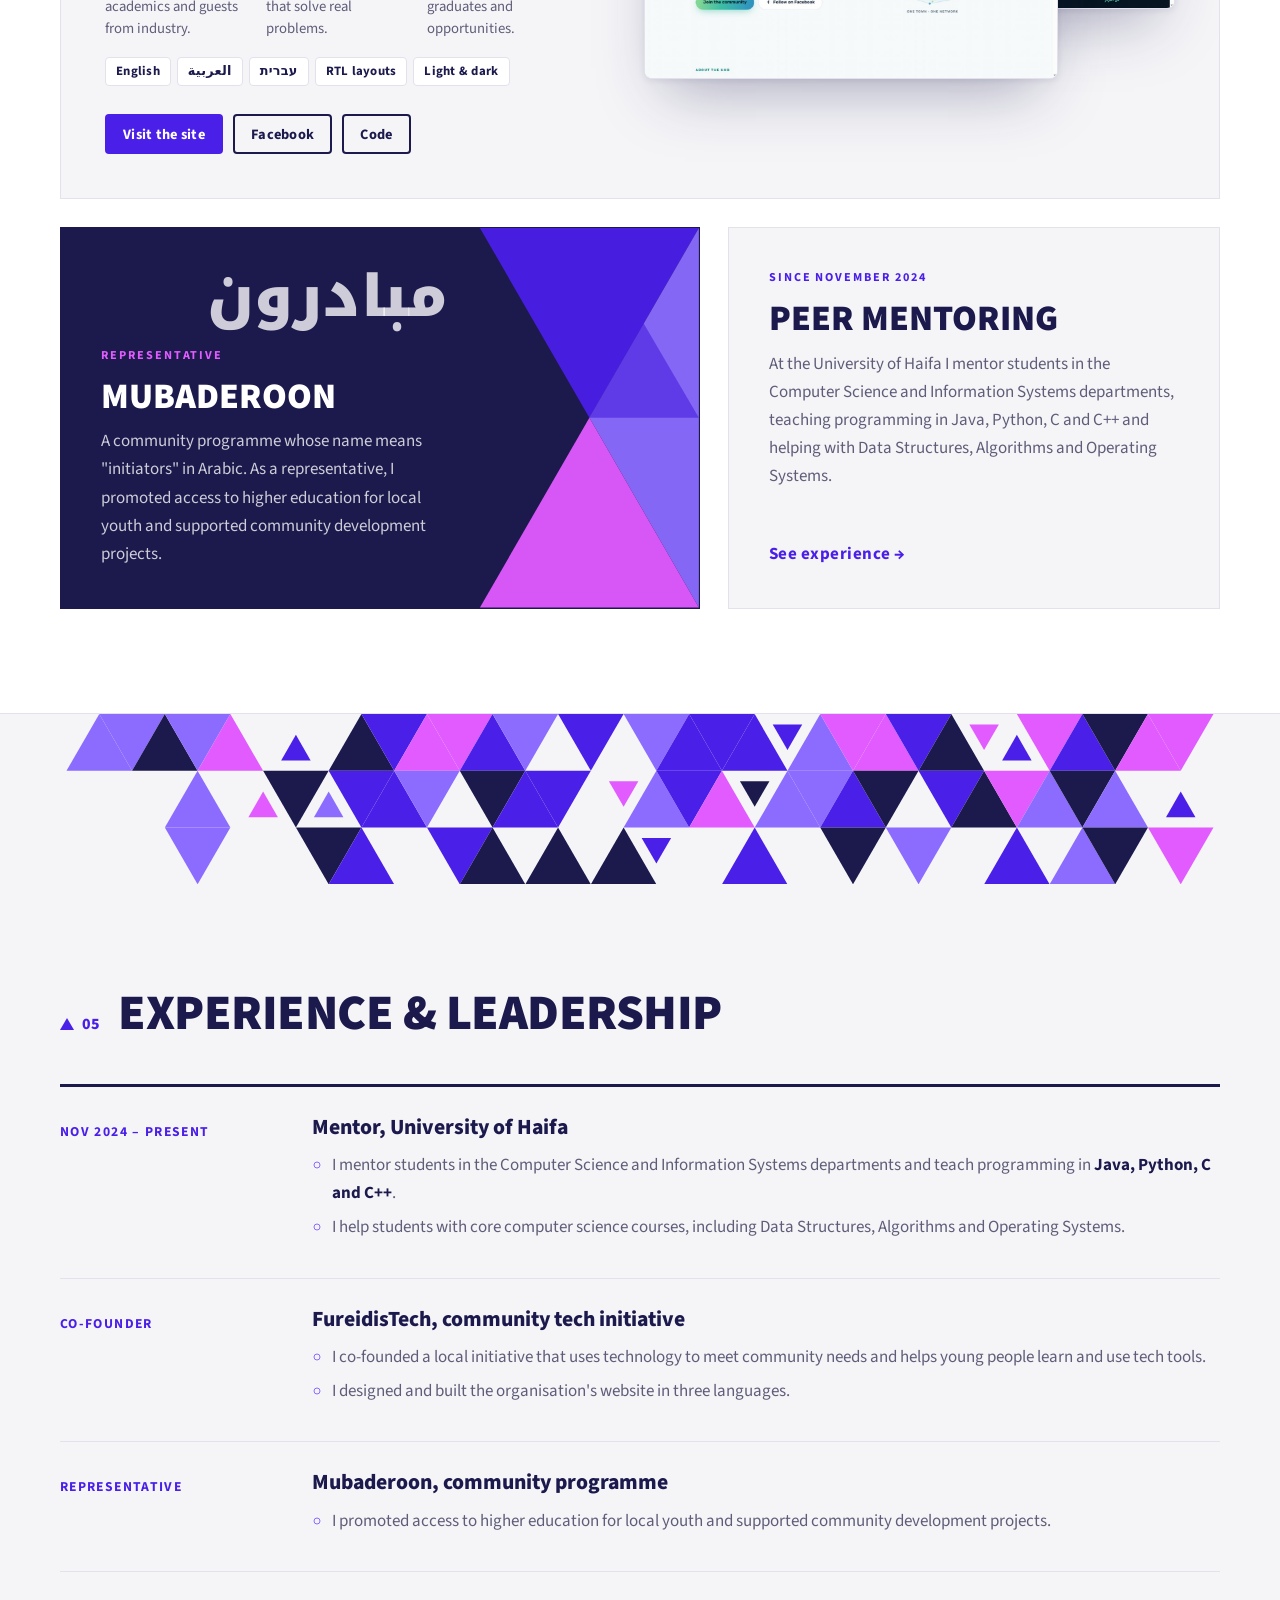
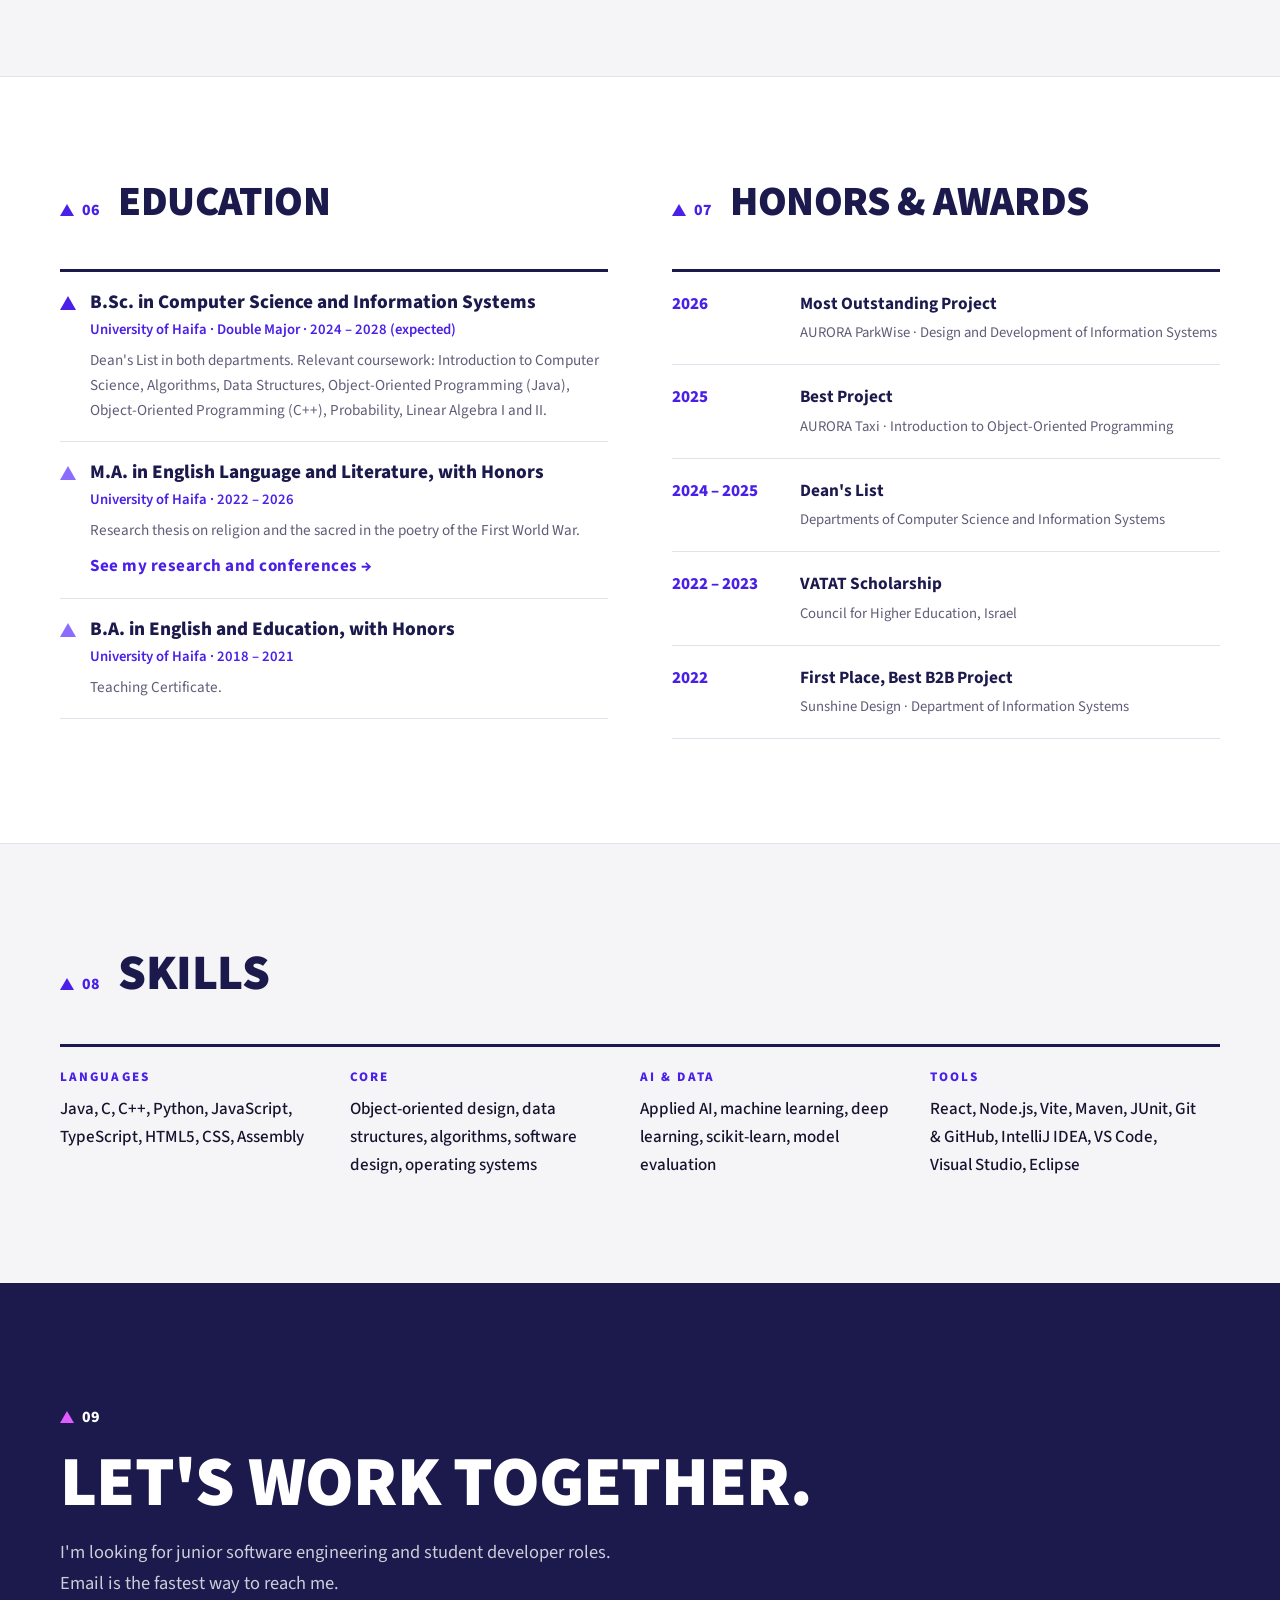
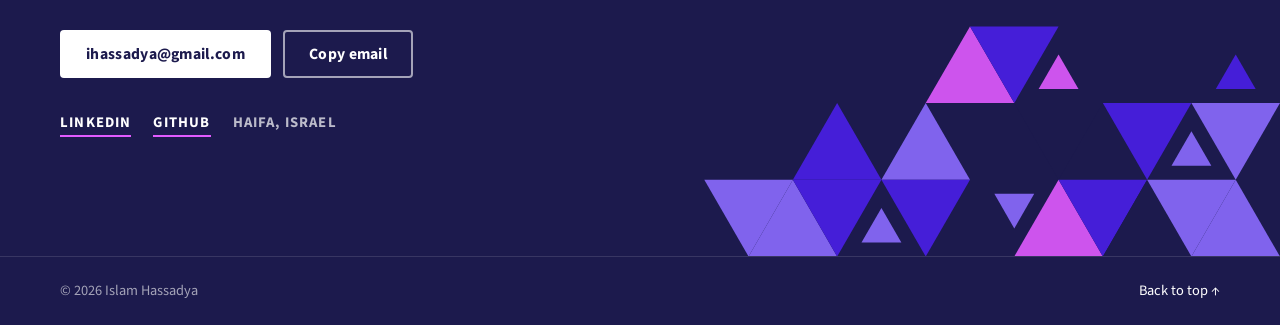
==== commit 15c8adfd: "Add Research & conferences page (EN + HE) Co-Authored-By: Claude Opus 5.5 <noreply@anthropic.com> Cl" ====
--- a/index.html
+++ b/index.html
@@ -24,7 +24,7 @@
   <link rel="alternate" hreflang="en" href="https://islamhassadya.com/" />
   <link rel="alternate" hreflang="he" href="https://islamhassadya.com/he/" />
   <link rel="alternate" hreflang="x-default" href="https://islamhassadya.com/" />
-  <link rel="stylesheet" href="style.css?v=21" />
+  <link rel="stylesheet" href="style.css?v=28" />
   <!-- your saved design (written by the ?edit designer) -->
   <style id="custom-theme"></style>
 </head>
@@ -46,6 +46,7 @@
           <li><a href="#community">Community</a></li>
           <li><a href="#experience">Experience</a></li>
           <li><a href="#education">Education</a></li>
+          <li><a href="/research/">Research</a></li>
           <li><a href="#contact" class="nav-cta">Contact</a></li>
           <li class="menu-swatches" role="group" aria-label="Accent colour"><span>Accent</span>
             <button class="swatch" type="button" data-accent="pink" style="--c:#ff5fd2" aria-label="Pink accent"></button><button class="swatch" type="button" data-accent="purple" style="--c:#a77bff" aria-label="Purple accent"></button><button class="swatch" type="button" data-accent="yellow" style="--c:#ffd60a" aria-label="Bright yellow accent"></button></li>
@@ -644,7 +645,8 @@
             <li>
               <h3 data-edit>M.A. in English Language and Literature, with Honors</h3>
               <p class="meta" data-edit>University of Haifa · 2022 – 2026</p>
-              <p data-edit>Research thesis on the poetry of the First World War.</p>
+              <p data-edit>Research thesis on religion and the sacred in the poetry of the First World War.</p>
+              <a class="arrow" href="/research/">See my research and conferences</a>
             </li>
             <li>
               <h3 data-edit>B.A. in English and Education, with Honors</h3>
@@ -713,7 +715,7 @@
   </dialog>
   <dialog class="lightbox" id="lightbox" aria-label="Screenshot"><button class="lb-close" type="button" aria-label="Close">×</button><img alt=""></dialog>
   <div class="toast" id="toast" role="status" aria-live="polite"></div>
-  <script src="script.js?v=12"></script>
-  <script src="features.js?v=3"></script>
+  <script src="script.js?v=13"></script>
+  <script src="features.js?v=4"></script>
 </body>
 </html>
--- a/style.css
+++ b/style.css
@@ -384,15 +384,38 @@
 /* education & awards */
 .two { display: grid; grid-template-columns: 1fr 1fr; gap: 64px; }
 .edu { list-style: none; margin: 0; padding: 0; border-top: 3px solid var(--rule); }
-.edu li { position: relative; padding: 18px 0 18px 30px; border-bottom: 1px solid var(--line); }
-.edu li::before { content: ""; position: absolute; left: 0; top: 24px; border-left: 8px solid transparent; border-right: 8px solid transparent; border-bottom: 14px solid var(--g3); }
-.edu li:first-child::before { border-bottom-color: var(--g2); }
+.edu > li { position: relative; padding: 18px 0 18px 30px; border-bottom: 1px solid var(--line); }
+.edu > li::before { content: ""; position: absolute; left: 0; top: 24px; border-left: 8px solid transparent; border-right: 8px solid transparent; border-bottom: 14px solid var(--g3); }
+.edu > li:first-child::before { border-bottom-color: var(--g2); }
 .edu h3 { font-size: 1.2rem; font-weight: 800; color: var(--hc); line-height: 1.25; }
 .edu .meta { margin: 4px 0 6px; font-weight: 600; color: var(--g2t); font-size: .92rem; }
 .edu p:last-child { font-size: .95rem; }
 .edu p:last-child { color: var(--muted); }
+/* research */
+.thesis { display: grid; grid-template-columns: 1.7fr 1fr; gap: 0; margin: 0 0 72px; border: 1px solid var(--line); border-top: 4px solid var(--g2); background: var(--paper); position: relative; }
+.thesis::after { content: ""; position: absolute; top: 0; right: 0; border-top: 40px solid var(--g2); border-left: 40px solid transparent; }
+.thesis-main { padding: 40px 44px; }
+.thesis-main .label { color: var(--g2t); margin: 0 0 14px; }
+.thesis-main h3 { font-size: clamp(1.6rem, 2.6vw, 2.2rem); font-weight: 900; line-height: 1.1; color: var(--hc); margin: 0; letter-spacing: -.01em; }
+.thesis-sub { margin: 10px 0 18px; font-size: 1.1rem; font-style: italic; color: var(--hc); }
+.thesis-main p:last-child { color: var(--muted); margin: 0; max-width: 62ch; }
+.thesis-kw { padding: 40px 44px; border-inline-start: 1px solid var(--line); }
+.thesis-kw .label { color: var(--g2t); margin: 0 0 10px; }
+.thesis-kw ul { list-style: none; margin: 0; padding: 0; }
+.thesis-kw li { position: relative; padding: 11px 0 11px 22px; border-bottom: 1px solid var(--line); font-weight: 700; color: var(--hc); }
+.thesis-kw li::before { content: ""; position: absolute; left: 0; top: 17px; border-left: 6px solid transparent; border-right: 6px solid transparent; border-bottom: 10px solid var(--g2); }
+[dir="rtl"] .thesis-kw li { padding: 11px 22px 11px 0; } [dir="rtl"] .thesis-kw li::before { left: auto; right: 0; }
+[dir="rtl"] .thesis::after { right: auto; left: 0; border-left: 0; border-right: 40px solid transparent; }
+.sub-head { font-size: .82rem; font-weight: 800; letter-spacing: .16em; text-transform: uppercase; color: var(--hc); margin: 0 0 14px; }
+.research > li > p:not(.meta):not(.themes) { color: var(--muted); font-size: .95rem; margin: 0; }
+.themes { margin: 8px 0 0; font-size: .8rem; font-weight: 700; letter-spacing: .08em; text-transform: uppercase; color: var(--g2t); }
+.themes i { font-style: normal; color: var(--g3); margin: 0 4px; }
+.confs b { font-size: 1.02rem; line-height: 1.35; }
+.confs small { display: block; }
+.confs .cdesc { margin: 6px 0 0; color: var(--ink); font-size: .93rem; }
+@media (max-width: 860px) { .thesis { grid-template-columns: 1fr; } .thesis-kw { border-inline-start: 0; border-top: 1px solid var(--line); } .thesis-main, .thesis-kw { padding: 28px 24px; } }
 .awards { list-style: none; margin: 0; padding: 0; border-top: 3px solid var(--rule); }
-.awards li { display: grid; grid-template-columns: 112px 1fr; gap: 16px; padding: 18px 0; border-bottom: 1px solid var(--line); }
+.awards > li { display: grid; grid-template-columns: 112px 1fr; gap: 16px; padding: 18px 0; border-bottom: 1px solid var(--line); }
 .yr { font-weight: 800; color: var(--g2t); }
 .awards b { display: block; font-size: 1.08rem; color: var(--hc); }
 .awards small { color: var(--muted); font-size: .92rem; }
@@ -492,7 +515,7 @@
 [dir="rtl"] .geo-band { transform: scaleX(-1); }
 [dir="rtl"] .num { padding-inline-start: 22px; } [dir="rtl"] .num::before { left: auto; right: 0; }
 [dir="rtl"] .hl li::before { left: auto; right: 0; }
-[dir="rtl"] .edu li { padding: 18px 30px 18px 0; } [dir="rtl"] .edu li::before { left: auto; right: 0; }
+[dir="rtl"] .edu > li { padding: 18px 30px 18px 0; } [dir="rtl"] .edu > li::before { left: auto; right: 0; }
 [dir="rtl"] .case-media::before { right: auto; left: -26px; clip-path: polygon(0 0, 100% 100%, 0 100%); }
 [dir="rtl"] .case:nth-child(even) .case-media::before { left: auto; right: -26px; clip-path: polygon(100% 0, 100% 100%, 0 100%); }
 [dir="rtl"] .now-card::before { right: auto; left: 0; border-left: 0; border-right: 34px solid transparent; }
@@ -522,3 +545,8 @@
 .reel-dots button[aria-current="true"] { background: var(--g2); }
 .reel-dots button:focus-visible { outline: 2px solid var(--g2); outline-offset: 3px; }
 @media (prefers-reduced-motion: reduce) { .reel-view img { transition: none; transform: none; } }
+.edu > li > p:not(.meta):not(.themes) { color: var(--muted); font-size: .95rem; }
+.edu .arrow { display: inline-block; margin-top: 8px; }
+.page-top { padding-top: 150px; min-height: 70vh; }
+.page-intro { max-width: 70ch; margin: -8px 0 40px; color: var(--muted); font-size: 1.08rem; }
+.edu p.themes, .edu p.themes:last-child { color: var(--g2t); font-size: .8rem; }
